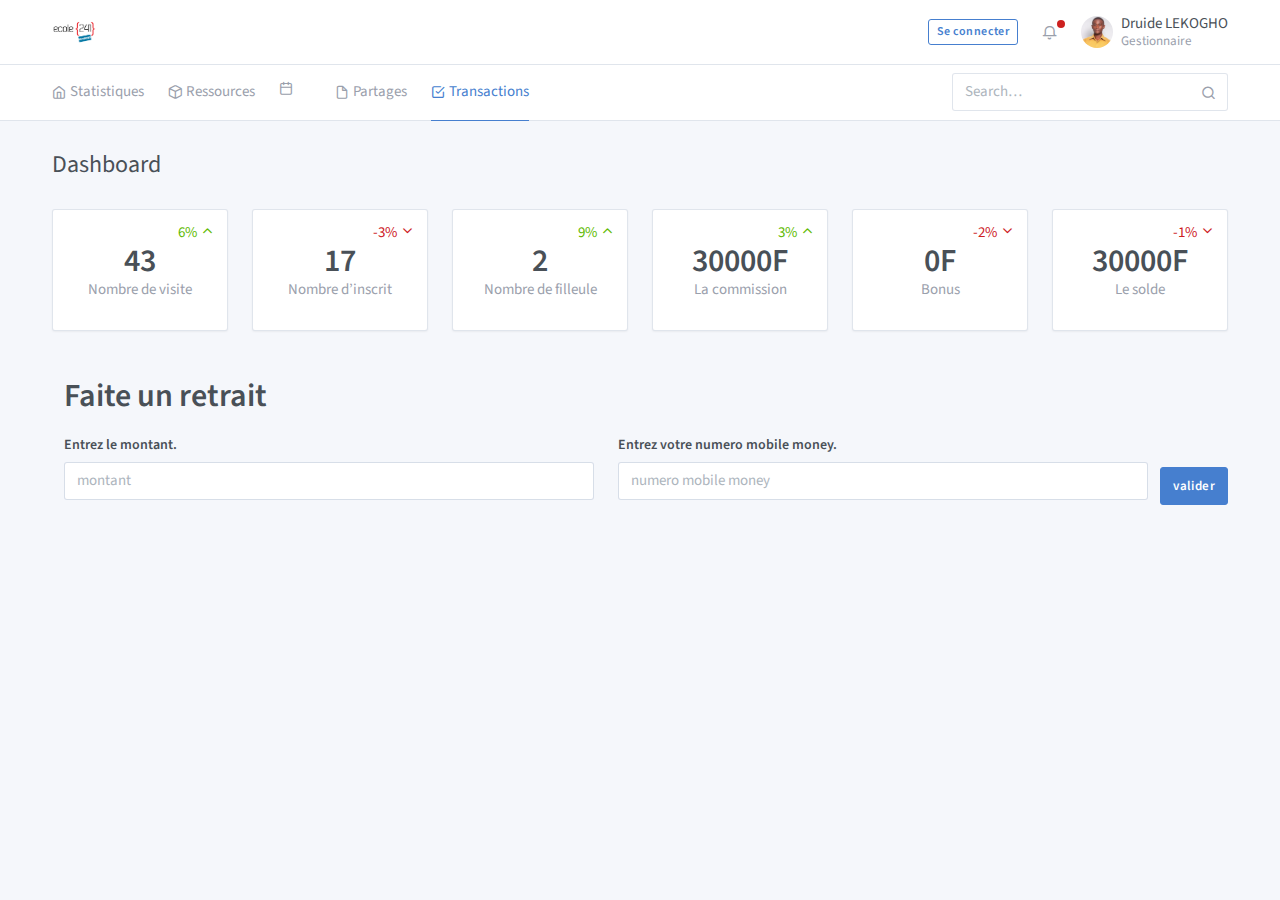
==== index.html @ cb54e621 "Tableau de bord du commecial" ====
<!doctype html>
<html lang="fr" dir="ltr">
  <head>
    <meta charset="UTF-8">
    <meta name="viewport" content="width=device-width, user-scalable=no, initial-scale=1.0, maximum-scale=1.0, minimum-scale=1.0">
    <meta http-equiv="X-UA-Compatible" content="ie=edge">
    <meta http-equiv="Content-Language" content="en" />
    <meta name="msapplication-TileColor" content="#2d89ef">
    <meta name="theme-color" content="#4188c9">
    <meta name="apple-mobile-web-app-status-bar-style" content="black-translucent"/>
    <meta name="apple-mobile-web-app-capable" content="yes">
    <meta name="mobile-web-app-capable" content="yes">
    <meta name="HandheldFriendly" content="True">
    <meta name="MobileOptimized" content="320">
    <link rel="icon" href="./favicon.ico" type="image/x-icon"/>
    <link rel="shortcut icon" type="image/x-icon" href="./favicon.ico" />
    <!-- Generated: 2018-04-16 09:29:05 +0200 -->
    <title>Homepage - tabler.github.io - a responsive, flat and full featured admin template</title>
    <link rel="stylesheet" href="https://maxcdn.bootstrapcdn.com/font-awesome/4.7.0/css/font-awesome.min.css">
    <link rel="stylesheet" href="https://fonts.googleapis.com/css?family=Source+Sans+Pro:300,300i,400,400i,500,500i,600,600i,700,700i&amp;subset=latin-ext">
    <script src="./assets/js/require.min.js"></script>
    <script>
      requirejs.config({
          baseUrl: '.'
      });
    </script>
    <!-- Dashboard Core -->
    <link href="./assets/css/dashboard.css" rel="stylesheet" />
    <script src="./assets/js/dashboard.js"></script>
    <!-- c3.js Charts Plugin -->
    <link href="./assets/plugins/charts-c3/plugin.css" rel="stylesheet" />
    <script src="./assets/plugins/charts-c3/plugin.js"></script>
    <!-- Google Maps Plugin -->
    <link href="./assets/plugins/maps-google/plugin.css" rel="stylesheet" />
    <script src="./assets/plugins/maps-google/plugin.js"></script>
    <!-- Input Mask Plugin -->
    <script src="./assets/plugins/input-mask/plugin.js"></script>
  </head>
  <body class="">


    <div class="page-main">
        <div class="header py-4">
          <div class="container">
            <div class="d-flex">
              <a class="header-brand" href="./index.html">
                <img src="./demo/brand/Ebusiness.png" class="header-brand-img" alt="tabler logo">
              </a>
              <div class="d-flex order-lg-2 ml-auto">
                <div class="nav-item d-none d-md-flex">
                  <a href="https://github.com/tabler/tabler" class="btn btn-sm btn-outline-primary" target="_blank">Se connecter</a>
                </div>
                <div class="dropdown d-none d-md-flex">
                  <a class="nav-link icon" data-toggle="dropdown">
                    <i class="fe fe-bell"></i>
                    <span class="nav-unread"></span>
                  </a>
                  <div class="dropdown-menu dropdown-menu-right dropdown-menu-arrow">
                    <a href="#" class="dropdown-item d-flex">
                      <span class="avatar mr-3 align-self-center" style="background-image: url(demo/faces/male/41.jpg)"></span>
                      <div>
                        <strong>Nathan</strong> pushed new commit: Fix page load performance issue.
                        <div class="small text-muted">10 minutes ago</div>
                      </div>
                    </a>
                    <a href="#" class="dropdown-item d-flex">
                      <span class="avatar mr-3 align-self-center" style="background-image: url(demo/faces/female/1.jpg)"></span>
                      <div>
                        <strong>Alice</strong> started new task: Tabler UI design.
                        <div class="small text-muted">1 hour ago</div>
                      </div>
                    </a>
                    <a href="#" class="dropdown-item d-flex">
                      <span class="avatar mr-3 align-self-center" style="background-image: url(demo/faces/female/18.jpg)"></span>
                      <div>
                        <strong>Rose</strong> deployed new version of NodeJS REST Api V3
                        <div class="small text-muted">2 hours ago</div>
                      </div>
                    </a>
                    <div class="dropdown-divider"></div>
                    <a href="#" class="dropdown-item text-center text-muted-dark">Mark all as read</a>
                  </div>
                </div>
                <div class="dropdown">
                  <a href="#" class="nav-link pr-0 leading-none" data-toggle="dropdown">
                    <span class="avatar" style="background-image: url(./demo/faces/female/Druide.jpg)"></span>
                    <span class="ml-2 d-none d-lg-block">
                      <span class="text-default">Druide LEKOGHO</span>
                      <small class="text-muted d-block mt-1">Gestionnaire</small>
                    </span>
                  </a>
                  <div class="dropdown-menu dropdown-menu-right dropdown-menu-arrow">
                    <a class="dropdown-item" href="#">
                      <i class="dropdown-icon fe fe-user"></i> Profile
                    </a>
                    <a class="dropdown-item" href="#">
                      <i class="dropdown-icon fe fe-settings"></i> Settings
                    </a>
                    <a class="dropdown-item" href="#">
                      <span class="float-right"><span class="badge badge-primary">6</span></span>
                      <i class="dropdown-icon fe fe-mail"></i> Inbox
                    </a>
                    <a class="dropdown-item" href="#">
                      <i class="dropdown-icon fe fe-send"></i> Message
                    </a>
                    <div class="dropdown-divider"></div>
                    <a class="dropdown-item" href="#">
                      <i class="dropdown-icon fe fe-help-circle"></i> Need help?
                    </a>
                    <a class="dropdown-item" href="#">
                      <i class="dropdown-icon fe fe-log-out"></i> Sign out
                    </a>
                  </div>
                </div>
              </div>
              <a href="#" class="header-toggler d-lg-none ml-3 ml-lg-0" data-toggle="collapse" data-target="#headerMenuCollapse">
                <span class="header-toggler-icon"></span>
              </a>
            </div>
          </div>
        </div>
        <div class="header collapse d-lg-flex p-0" id="headerMenuCollapse">
          <div class="container">
            <div class="row align-items-center">
              <div class="col-lg-3 ml-auto">
                <form class="input-icon my-3 my-lg-0">
                  <input type="search" class="form-control header-search" placeholder="Search&hellip;" tabindex="1">
                  <div class="input-icon-addon">
                    <i class="fe fe-search"></i>
                  </div>
                </form>
              </div>
             
              <div class="col-lg order-lg-first">
                <ul class="nav nav-tabs border-0 flex-column flex-lg-row">
                  <li class="nav-item">
                    <a href="./index.html" class="nav-link"><i class="fe fe-home"></i>Statistiques</a>
                  </li>
                  <li class="nav-item">
                    <a href="javascript:void(0)" class="nav-link" data-toggle="dropdown"><i class="fe fe-box"></i>Ressources</a>
                    <div class="dropdown-menu dropdown-menu-arrow">
                      <a href="./cards.html" class="dropdown-item ">Cards design</a>
                      <a href="./charts.html" class="dropdown-item ">Charts</a>
                      <a href="./pricing-cards.html" class="dropdown-item ">Pricing cards</a>
                    </div>
                  </li>
                  <li class="nav-item dropdown">
                    <a href="javascript:void(0)" class="nav-link" data-toggle="dropdown"><i class="fe fe-calendar"></i></a>
                    <div class="dropdown-menu dropdown-menu-arrow">
                      <a href="./maps.html" class="dropdown-item ">Maps</a>
                      <a href="./icons.html" class="dropdown-item ">Icons</a>
                      <a href="./store.html" class="dropdown-item ">Store</a>
                      <a href="./blog.html" class="dropdown-item ">Blog</a>
                      <a href="./carousel.html" class="dropdown-item ">Carousel</a>
                    </div>
                  </li>
                  <li class="nav-item dropdown">
                    <a href="javascript:void(0)" class="nav-link" data-toggle="dropdown"><i class="fe fe-file"></i> Partages</a>
                    <div class="dropdown-menu dropdown-menu-arrow">
                      <a href="./profile.html" class="dropdown-item ">Profile</a>
                      <a href="./login.html" class="dropdown-item ">Login</a>
                      <a href="./register.html" class="dropdown-item ">Register</a>
                      <a href="./forgot-password.html" class="dropdown-item ">Forgot password</a>
                      <a href="./400.html" class="dropdown-item ">400 error</a>
                      <a href="./401.html" class="dropdown-item ">401 error</a>
                      <a href="./403.html" class="dropdown-item ">403 error</a>
                      <a href="./404.html" class="dropdown-item ">404 error</a>
                      <a href="./500.html" class="dropdown-item ">500 error</a>
                      <a href="./503.html" class="dropdown-item ">503 error</a>
                      <a href="./email.html" class="dropdown-item ">Email</a>
                      <a href="./empty.html" class="dropdown-item ">Empty page</a>
                      <a href="./rtl.html" class="dropdown-item ">RTL mode</a>
                    </div>
                  </li>
                  <li class="nav-item dropdown">
                    <a href="./form-elements.html" class="nav-link active"><i class="fe fe-check-square"></i> Transactions</a>
                  </li>
                  <!-- <li class="nav-item">
                    <a href="./gallery.html" class="nav-link"><i class="fe fe-image"></i> Gallery</a>
                  </li>
                  <li class="nav-item">
                    <a href="./docs/index.html" class="nav-link"><i class="fe fe-file-text"></i> Documentation</a>
                  </li> -->
                </ul>
              </div>
            </div>
          </div>
        </div>
        <div class="my-3 my-md-5">
          <div class="container">
            <div class="page-header">
              <h1 class="page-title">
                Dashboard
              </h1>
            </div>
            <div class="row row-cards">
              <div class="col-6 col-sm-4 col-lg-2">
                <div class="card">
                  <div class="card-body p-3 text-center">
                    <div class="text-right text-green">
                      6%
                      <i class="fe fe-chevron-up"></i>
                    </div>
                    <div class="h1 m-0">43</div>
                    <div class="text-muted mb-4">Nombre de visite
                    </div>
                  </div>
                </div>
              </div>
              <div class="col-6 col-sm-4 col-lg-2">
                <div class="card">
                  <div class="card-body p-3 text-center">
                    <div class="text-right text-red">
                      -3%
                      <i class="fe fe-chevron-down"></i>
                    </div>
                    <div class="h1 m-0">17</div>
                    <div class="text-muted mb-4">Nombre d’inscrit
                    </div>
                  </div>
                </div>
              </div>
              <div class="col-6 col-sm-4 col-lg-2">
                <div class="card">
                  <div class="card-body p-3 text-center">
                    <div class="text-right text-green">
                      9%
                      <i class="fe fe-chevron-up"></i>
                    </div>
                    <div class="h1 m-0">2</div>
                    <div class="text-muted mb-4">Nombre de filleule 
                    </div>
                  </div>
                </div>
              </div>
              <div class="col-6 col-sm-4 col-lg-2">
                <div class="card">
                  <div class="card-body p-3 text-center">
                    <div class="text-right text-green">
                      3%
                      <i class="fe fe-chevron-up"></i>
                    </div>
                    <div class="h1 m-0">30000F</div>
                    <div class="text-muted mb-4">La commission
                    </div>
                  </div>
                </div>
              </div>
              <div class="col-6 col-sm-4 col-lg-2">
                <div class="card">
                  <div class="card-body p-3 text-center">
                    <div class="text-right text-red">
                      -2%
                      <i class="fe fe-chevron-down"></i>
                    </div>
                    <div class="h1 m-0">0F</div>
                    <div class="text-muted mb-4">Bonus
                    </div>
                  </div>
                </div>
              </div>
              <div class="col-6 col-sm-4 col-lg-2">
                <div class="card">
                  <div class="card-body p-3 text-center">
                    <div class="text-right text-red">
                      -1%
                      <i class="fe fe-chevron-down"></i>
                    </div>
                    <div class="h1 m-0">30000F</div>
                    <div class="text-muted mb-4">Le solde 
                    </div>
                  </div>
                </div>
              </div>
              <!-- ajout de la zone champ de saisi du retrait -->
              <div style="width: 50%;" class="card-body s">
                <form>
                  <h1>Faite un retrait</h1>
                  <div class="row">
                    <div class="col">
                      <div class="form-group">
                        <label class="form-label">Entrez le montant.</label>
                        <input class="form-control" placeholder="montant"/>
                      </div>

                    </div> <div class="col">
                      <div class="form-group">
                        <label class="form-label">Entrez votre numero mobile money.</label>
                        <input class="form-control" placeholder="numero mobile money"/>
                      </div>
                      
                    </div>
                  
                  <div class="form-footer">
                    <button class="btn btn-primary btn-block">valider</button>
                  </div>
                </form>
              </div>
            </div>
          </div>
              
           
          </div>
        </div>
      </footer>
    </div>
  </body>
</html>
---- assets/css/dashboard.css ----
@charset "UTF-8";
/**
Dashboard UI
 */
/*!
 * Bootstrap v4.1.0 (https://getbootstrap.com/)
 * Copyright 2011-2018 The Bootstrap Authors
 * Copyright 2011-2018 Twitter, Inc.
 * Licensed under MIT (https://github.com/twbs/bootstrap/blob/master/LICENSE)
 */
:root {
  --blue: #467fcf;
  --indigo: #6574cd;
  --purple: #a55eea;
  --pink: #f66d9b;
  --red: #cd201f;
  --orange: #fd9644;
  --yellow: #f1c40f;
  --green: #5eba00;
  --teal: #2bcbba;
  --cyan: #17a2b8;
  --white: #fff;
  --gray: #868e96;
  --gray-dark: #343a40;
  --azure: #45aaf2;
  --lime: #7bd235;
  --primary: #467fcf;
  --secondary: #868e96;
  --success: #5eba00;
  --info: #45aaf2;
  --warning: #f1c40f;
  --danger: #cd201f;
  --light: #f8f9fa;
  --dark: #343a40;
  --breakpoint-xs: 0;
  --breakpoint-sm: 576px;
  --breakpoint-md: 768px;
  --breakpoint-lg: 992px;
  --breakpoint-xl: 1280px;
  --font-family-sans-serif: -apple-system, BlinkMacSystemFont, "Segoe UI", Roboto, "Helvetica Neue", Arial, sans-serif, "Apple Color Emoji", "Segoe UI Emoji", "Segoe UI Symbol";
  --font-family-monospace: Monaco, Consolas, "Liberation Mono", "Courier New", monospace;
}

*,
*::before,
*::after {
  box-sizing: border-box;
}

html {
  font-family: sans-serif;
  line-height: 1.15;
  -webkit-text-size-adjust: 100%;
  -ms-text-size-adjust: 100%;
  -ms-overflow-style: scrollbar;
  -webkit-tap-highlight-color: transparent;
}

@-ms-viewport {
  width: device-width;
}

article, aside, dialog, figcaption, figure, footer, header, hgroup, main, nav, section {
  display: block;
}

body {
  margin: 0;
  font-family: "Source Sans Pro", -apple-system, BlinkMacSystemFont, "Segoe UI", "Helvetica Neue", Arial, sans-serif;
  font-size: 0.9375rem;
  font-weight: 400;
  line-height: 1.5;
  color: #495057;
  text-align: left;
  background-color: #f5f7fb;
}

[tabindex="-1"]:focus {
  outline: 0 !important;
}

hr {
  box-sizing: content-box;
  height: 0;
  overflow: visible;
}

h1, h2, h3, h4, h5, h6 {
  margin-top: 0;
  margin-bottom: 0.66em;
}

p {
  margin-top: 0;
  margin-bottom: 1rem;
}

abbr[title],
abbr[data-original-title] {
  text-decoration: underline;
  -webkit-text-decoration: underline dotted;
  text-decoration: underline dotted;
  cursor: help;
  border-bottom: 0;
}

address {
  margin-bottom: 1rem;
  font-style: normal;
  line-height: inherit;
}

ol,
ul,
dl {
  margin-top: 0;
  margin-bottom: 1rem;
}

ol ol,
ul ul,
ol ul,
ul ol {
  margin-bottom: 0;
}

dt {
  font-weight: 700;
}

dd {
  margin-bottom: .5rem;
  margin-left: 0;
}

blockquote {
  margin: 0 0 1rem;
}

dfn {
  font-style: italic;
}

b,
strong {
  font-weight: bolder;
}

small {
  font-size: 80%;
}

sub,
sup {
  position: relative;
  font-size: 75%;
  line-height: 0;
  vertical-align: baseline;
}

sub {
  bottom: -.25em;
}

sup {
  top: -.5em;
}

a {
  color: #467fcf;
  text-decoration: none;
  background-color: transparent;
  -webkit-text-decoration-skip: objects;
}

a:hover {
  color: #295a9f;
  text-decoration: underline;
}

a:not([href]):not([tabindex]) {
  color: inherit;
  text-decoration: none;
}

a:not([href]):not([tabindex]):hover, a:not([href]):not([tabindex]):focus {
  color: inherit;
  text-decoration: none;
}

a:not([href]):not([tabindex]):focus {
  outline: 0;
}

pre,
code,
kbd,
samp {
  font-family: monospace, monospace;
  font-size: 1em;
}

pre {
  margin-top: 0;
  margin-bottom: 1rem;
  overflow: auto;
  -ms-overflow-style: scrollbar;
}

figure {
  margin: 0 0 1rem;
}

img {
  vertical-align: middle;
  border-style: none;
}

svg:not(:root) {
  overflow: hidden;
}

table {
  border-collapse: collapse;
}

caption {
  padding-top: 0.75rem;
  padding-bottom: 0.75rem;
  color: #9aa0ac;
  text-align: left;
  caption-side: bottom;
}

th {
  text-align: inherit;
}

label {
  display: inline-block;
  margin-bottom: 0.5rem;
}

button {
  border-radius: 0;
}

button:focus {
  outline: 1px dotted;
  outline: 5px auto -webkit-focus-ring-color;
}

input,
button,
select,
optgroup,
textarea {
  margin: 0;
  font-family: inherit;
  font-size: inherit;
  line-height: inherit;
}

button,
input {
  overflow: visible;
}

button,
select {
  text-transform: none;
}

button,
html [type="button"],
[type="reset"],
[type="submit"] {
  -webkit-appearance: button;
}

button::-moz-focus-inner,
[type="button"]::-moz-focus-inner,
[type="reset"]::-moz-focus-inner,
[type="submit"]::-moz-focus-inner {
  padding: 0;
  border-style: none;
}

input[type="radio"],
input[type="checkbox"] {
  box-sizing: border-box;
  padding: 0;
}

input[type="date"],
input[type="time"],
input[type="datetime-local"],
input[type="month"] {
  -webkit-appearance: listbox;
}

textarea {
  overflow: auto;
  resize: vertical;
}

fieldset {
  min-width: 0;
  padding: 0;
  margin: 0;
  border: 0;
}

legend {
  display: block;
  width: 100%;
  max-width: 100%;
  padding: 0;
  margin-bottom: .5rem;
  font-size: 1.5rem;
  line-height: inherit;
  color: inherit;
  white-space: normal;
}

progress {
  vertical-align: baseline;
}

[type="number"]::-webkit-inner-spin-button,
[type="number"]::-webkit-outer-spin-button {
  height: auto;
}

[type="search"] {
  outline-offset: -2px;
  -webkit-appearance: none;
}

[type="search"]::-webkit-search-cancel-button,
[type="search"]::-webkit-search-decoration {
  -webkit-appearance: none;
}

::-webkit-file-upload-button {
  font: inherit;
  -webkit-appearance: button;
}

output {
  display: inline-block;
}

summary {
  display: list-item;
  cursor: pointer;
}

template {
  display: none;
}

[hidden] {
  display: none !important;
}

h1, h2, h3, h4, h5, h6,
.h1, .h2, .h3, .h4, .h5, .h6 {
  margin-bottom: 0.66em;
  font-family: inherit;
  font-weight: 600;
  line-height: 1.1;
  color: inherit;
}

h1, .h1 {
  font-size: 2rem;
}

h2, .h2 {
  font-size: 1.75rem;
}

h3, .h3 {
  font-size: 1.5rem;
}

h4, .h4 {
  font-size: 1.125rem;
}

h5, .h5 {
  font-size: 1rem;
}

h6, .h6 {
  font-size: 0.875rem;
}

.lead {
  font-size: 1.171875rem;
  font-weight: 300;
}

.display-1 {
  font-size: 4.5rem;
  font-weight: 300;
  line-height: 1.1;
}

.display-2 {
  font-size: 4rem;
  font-weight: 300;
  line-height: 1.1;
}

.display-3 {
  font-size: 3.5rem;
  font-weight: 300;
  line-height: 1.1;
}

.display-4 {
  font-size: 3rem;
  font-weight: 300;
  line-height: 1.1;
}

hr {
  margin-top: 1rem;
  margin-bottom: 1rem;
  border: 0;
  border-top: 1px solid rgba(0, 40, 100, 0.12);
}

small,
.small {
  font-size: 87.5%;
  font-weight: 400;
}

mark,
.mark {
  padding: 0.2em;
  background-color: #fcf8e3;
}

.list-unstyled {
  padding-left: 0;
  list-style: none;
}

.list-inline {
  padding-left: 0;
  list-style: none;
}

.list-inline-item {
  display: inline-block;
}

.list-inline-item:not(:last-child) {
  margin-right: 0.5rem;
}

.initialism {
  font-size: 90%;
  text-transform: uppercase;
}

.blockquote {
  margin-bottom: 1rem;
  font-size: 1.171875rem;
}

.blockquote-footer {
  display: block;
  font-size: 80%;
  color: #868e96;
}

.blockquote-footer::before {
  content: "\2014 \00A0";
}

.img-fluid {
  max-width: 100%;
  height: auto;
}

.img-thumbnail {
  padding: 0.25rem;
  background-color: #fff;
  border: 1px solid #dee2e6;
  border-radius: 3px;
  max-width: 100%;
  height: auto;
}

.figure {
  display: inline-block;
}

.figure-img {
  margin-bottom: 0.5rem;
  line-height: 1;
}

.figure-caption {
  font-size: 90%;
  color: #868e96;
}

code,
kbd,
pre,
samp {
  font-family: Monaco, Consolas, "Liberation Mono", "Courier New", monospace;
}

code {
  font-size: 85%;
  color: inherit;
  word-break: break-word;
}

a > code {
  color: inherit;
}

kbd {
  padding: 0.2rem 0.4rem;
  font-size: 85%;
  color: #fff;
  background-color: #343a40;
  border-radius: 3px;
}

kbd kbd {
  padding: 0;
  font-size: 100%;
  font-weight: 700;
}

pre {
  display: block;
  font-size: 85%;
  color: #212529;
}

pre code {
  font-size: inherit;
  color: inherit;
  word-break: normal;
}

.pre-scrollable {
  max-height: 340px;
  overflow-y: scroll;
}

.container {
  width: 100%;
  padding-right: 0.75rem;
  padding-left: 0.75rem;
  margin-right: auto;
  margin-left: auto;
}

@media (min-width: 576px) {
  .container {
    max-width: 540px;
  }
}

@media (min-width: 768px) {
  .container {
    max-width: 720px;
  }
}

@media (min-width: 992px) {
  .container {
    max-width: 960px;
  }
}

@media (min-width: 1280px) {
  .container {
    max-width: 1200px;
  }
}

.container-fluid {
  width: 100%;
  padding-right: 0.75rem;
  padding-left: 0.75rem;
  margin-right: auto;
  margin-left: auto;
}

.row {
  display: -ms-flexbox;
  display: flex;
  -ms-flex-wrap: wrap;
  flex-wrap: wrap;
  margin-right: -0.75rem;
  margin-left: -0.75rem;
}

.no-gutters {
  margin-right: 0;
  margin-left: 0;
}

.no-gutters > .col,
.no-gutters > [class*="col-"] {
  padding-right: 0;
  padding-left: 0;
}

.col-1, .col-2, .col-3, .col-4, .col-5, .col-6, .col-7, .col-8, .col-9, .col-10, .col-11, .col-12, .col,
.col-auto, .col-sm-1, .col-sm-2, .col-sm-3, .col-sm-4, .col-sm-5, .col-sm-6, .col-sm-7, .col-sm-8, .col-sm-9, .col-sm-10, .col-sm-11, .col-sm-12, .col-sm,
.col-sm-auto, .col-md-1, .col-md-2, .col-md-3, .col-md-4, .col-md-5, .col-md-6, .col-md-7, .col-md-8, .col-md-9, .col-md-10, .col-md-11, .col-md-12, .col-md,
.col-md-auto, .col-lg-1, .col-lg-2, .col-lg-3, .col-lg-4, .col-lg-5, .col-lg-6, .col-lg-7, .col-lg-8, .col-lg-9, .col-lg-10, .col-lg-11, .col-lg-12, .col-lg,
.col-lg-auto, .col-xl-1, .col-xl-2, .col-xl-3, .col-xl-4, .col-xl-5, .col-xl-6, .col-xl-7, .col-xl-8, .col-xl-9, .col-xl-10, .col-xl-11, .col-xl-12, .col-xl,
.col-xl-auto {
  position: relative;
  width: 100%;
  min-height: 1px;
  padding-right: 0.75rem;
  padding-left: 0.75rem;
}

.col {
  -ms-flex-preferred-size: 0;
  flex-basis: 0;
  -ms-flex-positive: 1;
  flex-grow: 1;
  max-width: 100%;
}

.col-auto {
  -ms-flex: 0 0 auto;
  flex: 0 0 auto;
  width: auto;
  max-width: none;
}

.col-1 {
  -ms-flex: 0 0 8.33333333%;
  flex: 0 0 8.33333333%;
  max-width: 8.33333333%;
}

.col-2 {
  -ms-flex: 0 0 16.66666667%;
  flex: 0 0 16.66666667%;
  max-width: 16.66666667%;
}

.col-3 {
  -ms-flex: 0 0 25%;
  flex: 0 0 25%;
  max-width: 25%;
}

.col-4 {
  -ms-flex: 0 0 33.33333333%;
  flex: 0 0 33.33333333%;
  max-width: 33.33333333%;
}

.col-5 {
  -ms-flex: 0 0 41.66666667%;
  flex: 0 0 41.66666667%;
  max-width: 41.66666667%;
}

.col-6 {
  -ms-flex: 0 0 50%;
  flex: 0 0 50%;
  max-width: 50%;
}

.col-7 {
  -ms-flex: 0 0 58.33333333%;
  flex: 0 0 58.33333333%;
  max-width: 58.33333333%;
}

.col-8 {
  -ms-flex: 0 0 66.66666667%;
  flex: 0 0 66.66666667%;
  max-width: 66.66666667%;
}

.col-9 {
  -ms-flex: 0 0 75%;
  flex: 0 0 75%;
  max-width: 75%;
}

.col-10 {
  -ms-flex: 0 0 83.33333333%;
  flex: 0 0 83.33333333%;
  max-width: 83.33333333%;
}

.col-11 {
  -ms-flex: 0 0 91.66666667%;
  flex: 0 0 91.66666667%;
  max-width: 91.66666667%;
}

.col-12 {
  -ms-flex: 0 0 100%;
  flex: 0 0 100%;
  max-width: 100%;
}

.order-first {
  -ms-flex-order: -1;
  order: -1;
}

.order-last {
  -ms-flex-order: 13;
  order: 13;
}

.order-0 {
  -ms-flex-order: 0;
  order: 0;
}

.order-1 {
  -ms-flex-order: 1;
  order: 1;
}

.order-2 {
  -ms-flex-order: 2;
  order: 2;
}

.order-3 {
  -ms-flex-order: 3;
  order: 3;
}

.order-4 {
  -ms-flex-order: 4;
  order: 4;
}

.order-5 {
  -ms-flex-order: 5;
  order: 5;
}

.order-6 {
  -ms-flex-order: 6;
  order: 6;
}

.order-7 {
  -ms-flex-order: 7;
  order: 7;
}

.order-8 {
  -ms-flex-order: 8;
  order: 8;
}

.order-9 {
  -ms-flex-order: 9;
  order: 9;
}

.order-10 {
  -ms-flex-order: 10;
  order: 10;
}

.order-11 {
  -ms-flex-order: 11;
  order: 11;
}

.order-12 {
  -ms-flex-order: 12;
  order: 12;
}

.offset-1 {
  margin-left: 8.33333333%;
}

.offset-2 {
  margin-left: 16.66666667%;
}

.offset-3 {
  margin-left: 25%;
}

.offset-4 {
  margin-left: 33.33333333%;
}

.offset-5 {
  margin-left: 41.66666667%;
}

.offset-6 {
  margin-left: 50%;
}

.offset-7 {
  margin-left: 58.33333333%;
}

.offset-8 {
  margin-left: 66.66666667%;
}

.offset-9 {
  margin-left: 75%;
}

.offset-10 {
  margin-left: 83.33333333%;
}

.offset-11 {
  margin-left: 91.66666667%;
}

@media (min-width: 576px) {
  .col-sm {
    -ms-flex-preferred-size: 0;
    flex-basis: 0;
    -ms-flex-positive: 1;
    flex-grow: 1;
    max-width: 100%;
  }
  .col-sm-auto {
    -ms-flex: 0 0 auto;
    flex: 0 0 auto;
    width: auto;
    max-width: none;
  }
  .col-sm-1 {
    -ms-flex: 0 0 8.33333333%;
    flex: 0 0 8.33333333%;
    max-width: 8.33333333%;
  }
  .col-sm-2 {
    -ms-flex: 0 0 16.66666667%;
    flex: 0 0 16.66666667%;
    max-width: 16.66666667%;
  }
  .col-sm-3 {
    -ms-flex: 0 0 25%;
    flex: 0 0 25%;
    max-width: 25%;
  }
  .col-sm-4 {
    -ms-flex: 0 0 33.33333333%;
    flex: 0 0 33.33333333%;
    max-width: 33.33333333%;
  }
  .col-sm-5 {
    -ms-flex: 0 0 41.66666667%;
    flex: 0 0 41.66666667%;
    max-width: 41.66666667%;
  }
  .col-sm-6 {
    -ms-flex: 0 0 50%;
    flex: 0 0 50%;
    max-width: 50%;
  }
  .col-sm-7 {
    -ms-flex: 0 0 58.33333333%;
    flex: 0 0 58.33333333%;
    max-width: 58.33333333%;
  }
  .col-sm-8 {
    -ms-flex: 0 0 66.66666667%;
    flex: 0 0 66.66666667%;
    max-width: 66.66666667%;
  }
  .col-sm-9 {
    -ms-flex: 0 0 75%;
    flex: 0 0 75%;
    max-width: 75%;
  }
  .col-sm-10 {
    -ms-flex: 0 0 83.33333333%;
    flex: 0 0 83.33333333%;
    max-width: 83.33333333%;
  }
  .col-sm-11 {
    -ms-flex: 0 0 91.66666667%;
    flex: 0 0 91.66666667%;
    max-width: 91.66666667%;
  }
  .col-sm-12 {
    -ms-flex: 0 0 100%;
    flex: 0 0 100%;
    max-width: 100%;
  }
  .order-sm-first {
    -ms-flex-order: -1;
    order: -1;
  }
  .order-sm-last {
    -ms-flex-order: 13;
    order: 13;
  }
  .order-sm-0 {
    -ms-flex-order: 0;
    order: 0;
  }
  .order-sm-1 {
    -ms-flex-order: 1;
    order: 1;
  }
  .order-sm-2 {
    -ms-flex-order: 2;
    order: 2;
  }
  .order-sm-3 {
    -ms-flex-order: 3;
    order: 3;
  }
  .order-sm-4 {
    -ms-flex-order: 4;
    order: 4;
  }
  .order-sm-5 {
    -ms-flex-order: 5;
    order: 5;
  }
  .order-sm-6 {
    -ms-flex-order: 6;
    order: 6;
  }
  .order-sm-7 {
    -ms-flex-order: 7;
    order: 7;
  }
  .order-sm-8 {
    -ms-flex-order: 8;
    order: 8;
  }
  .order-sm-9 {
    -ms-flex-order: 9;
    order: 9;
  }
  .order-sm-10 {
    -ms-flex-order: 10;
    order: 10;
  }
  .order-sm-11 {
    -ms-flex-order: 11;
    order: 11;
  }
  .order-sm-12 {
    -ms-flex-order: 12;
    order: 12;
  }
  .offset-sm-0 {
    margin-left: 0;
  }
  .offset-sm-1 {
    margin-left: 8.33333333%;
  }
  .offset-sm-2 {
    margin-left: 16.66666667%;
  }
  .offset-sm-3 {
    margin-left: 25%;
  }
  .offset-sm-4 {
    margin-left: 33.33333333%;
  }
  .offset-sm-5 {
    margin-left: 41.66666667%;
  }
  .offset-sm-6 {
    margin-left: 50%;
  }
  .offset-sm-7 {
    margin-left: 58.33333333%;
  }
  .offset-sm-8 {
    margin-left: 66.66666667%;
  }
  .offset-sm-9 {
    margin-left: 75%;
  }
  .offset-sm-10 {
    margin-left: 83.33333333%;
  }
  .offset-sm-11 {
    margin-left: 91.66666667%;
  }
}

@media (min-width: 768px) {
  .col-md {
    -ms-flex-preferred-size: 0;
    flex-basis: 0;
    -ms-flex-positive: 1;
    flex-grow: 1;
    max-width: 100%;
  }
  .col-md-auto {
    -ms-flex: 0 0 auto;
    flex: 0 0 auto;
    width: auto;
    max-width: none;
  }
  .col-md-1 {
    -ms-flex: 0 0 8.33333333%;
    flex: 0 0 8.33333333%;
    max-width: 8.33333333%;
  }
  .col-md-2 {
    -ms-flex: 0 0 16.66666667%;
    flex: 0 0 16.66666667%;
    max-width: 16.66666667%;
  }
  .col-md-3 {
    -ms-flex: 0 0 25%;
    flex: 0 0 25%;
    max-width: 25%;
  }
  .col-md-4 {
    -ms-flex: 0 0 33.33333333%;
    flex: 0 0 33.33333333%;
    max-width: 33.33333333%;
  }
  .col-md-5 {
    -ms-flex: 0 0 41.66666667%;
    flex: 0 0 41.66666667%;
    max-width: 41.66666667%;
  }
  .col-md-6 {
    -ms-flex: 0 0 50%;
    flex: 0 0 50%;
    max-width: 50%;
  }
  .col-md-7 {
    -ms-flex: 0 0 58.33333333%;
    flex: 0 0 58.33333333%;
    max-width: 58.33333333%;
  }
  .col-md-8 {
    -ms-flex: 0 0 66.66666667%;
    flex: 0 0 66.66666667%;
    max-width: 66.66666667%;
  }
  .col-md-9 {
    -ms-flex: 0 0 75%;
    flex: 0 0 75%;
    max-width: 75%;
  }
  .col-md-10 {
    -ms-flex: 0 0 83.33333333%;
    flex: 0 0 83.33333333%;
    max-width: 83.33333333%;
  }
  .col-md-11 {
    -ms-flex: 0 0 91.66666667%;
    flex: 0 0 91.66666667%;
    max-width: 91.66666667%;
  }
  .col-md-12 {
    -ms-flex: 0 0 100%;
    flex: 0 0 100%;
    max-width: 100%;
  }
  .order-md-first {
    -ms-flex-order: -1;
    order: -1;
  }
  .order-md-last {
    -ms-flex-order: 13;
    order: 13;
  }
  .order-md-0 {
    -ms-flex-order: 0;
    order: 0;
  }
  .order-md-1 {
    -ms-flex-order: 1;
    order: 1;
  }
  .order-md-2 {
    -ms-flex-order: 2;
    order: 2;
  }
  .order-md-3 {
    -ms-flex-order: 3;
    order: 3;
  }
  .order-md-4 {
    -ms-flex-order: 4;
    order: 4;
  }
  .order-md-5 {
    -ms-flex-order: 5;
    order: 5;
  }
  .order-md-6 {
    -ms-flex-order: 6;
    order: 6;
  }
  .order-md-7 {
    -ms-flex-order: 7;
    order: 7;
  }
  .order-md-8 {
    -ms-flex-order: 8;
    order: 8;
  }
  .order-md-9 {
    -ms-flex-order: 9;
    order: 9;
  }
  .order-md-10 {
    -ms-flex-order: 10;
    order: 10;
  }
  .order-md-11 {
    -ms-flex-order: 11;
    order: 11;
  }
  .order-md-12 {
    -ms-flex-order: 12;
    order: 12;
  }
  .offset-md-0 {
    margin-left: 0;
  }
  .offset-md-1 {
    margin-left: 8.33333333%;
  }
  .offset-md-2 {
    margin-left: 16.66666667%;
  }
  .offset-md-3 {
    margin-left: 25%;
  }
  .offset-md-4 {
    margin-left: 33.33333333%;
  }
  .offset-md-5 {
    margin-left: 41.66666667%;
  }
  .offset-md-6 {
    margin-left: 50%;
  }
  .offset-md-7 {
    margin-left: 58.33333333%;
  }
  .offset-md-8 {
    margin-left: 66.66666667%;
  }
  .offset-md-9 {
    margin-left: 75%;
  }
  .offset-md-10 {
    margin-left: 83.33333333%;
  }
  .offset-md-11 {
    margin-left: 91.66666667%;
  }
}

@media (min-width: 992px) {
  .col-lg {
    -ms-flex-preferred-size: 0;
    flex-basis: 0;
    -ms-flex-positive: 1;
    flex-grow: 1;
    max-width: 100%;
  }
  .col-lg-auto {
    -ms-flex: 0 0 auto;
    flex: 0 0 auto;
    width: auto;
    max-width: none;
  }
  .col-lg-1 {
    -ms-flex: 0 0 8.33333333%;
    flex: 0 0 8.33333333%;
    max-width: 8.33333333%;
  }
  .col-lg-2 {
    -ms-flex: 0 0 16.66666667%;
    flex: 0 0 16.66666667%;
    max-width: 16.66666667%;
  }
  .col-lg-3 {
    -ms-flex: 0 0 25%;
    flex: 0 0 25%;
    max-width: 25%;
  }
  .col-lg-4 {
    -ms-flex: 0 0 33.33333333%;
    flex: 0 0 33.33333333%;
    max-width: 33.33333333%;
  }
  .col-lg-5 {
    -ms-flex: 0 0 41.66666667%;
    flex: 0 0 41.66666667%;
    max-width: 41.66666667%;
  }
  .col-lg-6 {
    -ms-flex: 0 0 50%;
    flex: 0 0 50%;
    max-width: 50%;
  }
  .col-lg-7 {
    -ms-flex: 0 0 58.33333333%;
    flex: 0 0 58.33333333%;
    max-width: 58.33333333%;
  }
  .col-lg-8 {
    -ms-flex: 0 0 66.66666667%;
    flex: 0 0 66.66666667%;
    max-width: 66.66666667%;
  }
  .col-lg-9 {
    -ms-flex: 0 0 75%;
    flex: 0 0 75%;
    max-width: 75%;
  }
  .col-lg-10 {
    -ms-flex: 0 0 83.33333333%;
    flex: 0 0 83.33333333%;
    max-width: 83.33333333%;
  }
  .col-lg-11 {
    -ms-flex: 0 0 91.66666667%;
    flex: 0 0 91.66666667%;
    max-width: 91.66666667%;
  }
  .col-lg-12 {
    -ms-flex: 0 0 100%;
    flex: 0 0 100%;
    max-width: 100%;
  }
  .order-lg-first {
    -ms-flex-order: -1;
    order: -1;
  }
  .order-lg-last {
    -ms-flex-order: 13;
    order: 13;
  }
  .order-lg-0 {
    -ms-flex-order: 0;
    order: 0;
  }
  .order-lg-1 {
    -ms-flex-order: 1;
    order: 1;
  }
  .order-lg-2 {
    -ms-flex-order: 2;
    order: 2;
  }
  .order-lg-3 {
    -ms-flex-order: 3;
    order: 3;
  }
  .order-lg-4 {
    -ms-flex-order: 4;
    order: 4;
  }
  .order-lg-5 {
    -ms-flex-order: 5;
    order: 5;
  }
  .order-lg-6 {
    -ms-flex-order: 6;
    order: 6;
  }
  .order-lg-7 {
    -ms-flex-order: 7;
    order: 7;
  }
  .order-lg-8 {
    -ms-flex-order: 8;
    order: 8;
  }
  .order-lg-9 {
    -ms-flex-order: 9;
    order: 9;
  }
  .order-lg-10 {
    -ms-flex-order: 10;
    order: 10;
  }
  .order-lg-11 {
    -ms-flex-order: 11;
    order: 11;
  }
  .order-lg-12 {
    -ms-flex-order: 12;
    order: 12;
  }
  .offset-lg-0 {
    margin-left: 0;
  }
  .offset-lg-1 {
    margin-left: 8.33333333%;
  }
  .offset-lg-2 {
    margin-left: 16.66666667%;
  }
  .offset-lg-3 {
    margin-left: 25%;
  }
  .offset-lg-4 {
    margin-left: 33.33333333%;
  }
  .offset-lg-5 {
    margin-left: 41.66666667%;
  }
  .offset-lg-6 {
    margin-left: 50%;
  }
  .offset-lg-7 {
    margin-left: 58.33333333%;
  }
  .offset-lg-8 {
    margin-left: 66.66666667%;
  }
  .offset-lg-9 {
    margin-left: 75%;
  }
  .offset-lg-10 {
    margin-left: 83.33333333%;
  }
  .offset-lg-11 {
    margin-left: 91.66666667%;
  }
}

@media (min-width: 1280px) {
  .col-xl {
    -ms-flex-preferred-size: 0;
    flex-basis: 0;
    -ms-flex-positive: 1;
    flex-grow: 1;
    max-width: 100%;
  }
  .col-xl-auto {
    -ms-flex: 0 0 auto;
    flex: 0 0 auto;
    width: auto;
    max-width: none;
  }
  .col-xl-1 {
    -ms-flex: 0 0 8.33333333%;
    flex: 0 0 8.33333333%;
    max-width: 8.33333333%;
  }
  .col-xl-2 {
    -ms-flex: 0 0 16.66666667%;
    flex: 0 0 16.66666667%;
    max-width: 16.66666667%;
  }
  .col-xl-3 {
    -ms-flex: 0 0 25%;
    flex: 0 0 25%;
    max-width: 25%;
  }
  .col-xl-4 {
    -ms-flex: 0 0 33.33333333%;
    flex: 0 0 33.33333333%;
    max-width: 33.33333333%;
  }
  .col-xl-5 {
    -ms-flex: 0 0 41.66666667%;
    flex: 0 0 41.66666667%;
    max-width: 41.66666667%;
  }
  .col-xl-6 {
    -ms-flex: 0 0 50%;
    flex: 0 0 50%;
    max-width: 50%;
  }
  .col-xl-7 {
    -ms-flex: 0 0 58.33333333%;
    flex: 0 0 58.33333333%;
    max-width: 58.33333333%;
  }
  .col-xl-8 {
    -ms-flex: 0 0 66.66666667%;
    flex: 0 0 66.66666667%;
    max-width: 66.66666667%;
  }
  .col-xl-9 {
    -ms-flex: 0 0 75%;
    flex: 0 0 75%;
    max-width: 75%;
  }
  .col-xl-10 {
    -ms-flex: 0 0 83.33333333%;
    flex: 0 0 83.33333333%;
    max-width: 83.33333333%;
  }
  .col-xl-11 {
    -ms-flex: 0 0 91.66666667%;
    flex: 0 0 91.66666667%;
    max-width: 91.66666667%;
  }
  .col-xl-12 {
    -ms-flex: 0 0 100%;
    flex: 0 0 100%;
    max-width: 100%;
  }
  .order-xl-first {
    -ms-flex-order: -1;
    order: -1;
  }
  .order-xl-last {
    -ms-flex-order: 13;
    order: 13;
  }
  .order-xl-0 {
    -ms-flex-order: 0;
    order: 0;
  }
  .order-xl-1 {
    -ms-flex-order: 1;
    order: 1;
  }
  .order-xl-2 {
    -ms-flex-order: 2;
    order: 2;
  }
  .order-xl-3 {
    -ms-flex-order: 3;
    order: 3;
  }
  .order-xl-4 {
    -ms-flex-order: 4;
    order: 4;
  }
  .order-xl-5 {
    -ms-flex-order: 5;
    order: 5;
  }
  .order-xl-6 {
    -ms-flex-order: 6;
    order: 6;
  }
  .order-xl-7 {
    -ms-flex-order: 7;
    order: 7;
  }
  .order-xl-8 {
    -ms-flex-order: 8;
    order: 8;
  }
  .order-xl-9 {
    -ms-flex-order: 9;
    order: 9;
  }
  .order-xl-10 {
    -ms-flex-order: 10;
    order: 10;
  }
  .order-xl-11 {
    -ms-flex-order: 11;
    order: 11;
  }
  .order-xl-12 {
    -ms-flex-order: 12;
    order: 12;
  }
  .offset-xl-0 {
    margin-left: 0;
  }
  .offset-xl-1 {
    margin-left: 8.33333333%;
  }
  .offset-xl-2 {
    margin-left: 16.66666667%;
  }
  .offset-xl-3 {
    margin-left: 25%;
  }
  .offset-xl-4 {
    margin-left: 33.33333333%;
  }
  .offset-xl-5 {
    margin-left: 41.66666667%;
  }
  .offset-xl-6 {
    margin-left: 50%;
  }
  .offset-xl-7 {
    margin-left: 58.33333333%;
  }
  .offset-xl-8 {
    margin-left: 66.66666667%;
  }
  .offset-xl-9 {
    margin-left: 75%;
  }
  .offset-xl-10 {
    margin-left: 83.33333333%;
  }
  .offset-xl-11 {
    margin-left: 91.66666667%;
  }
}

.table, .text-wrap table {
  width: 100%;
  max-width: 100%;
  margin-bottom: 1rem;
  background-color: transparent;
}

.table th, .text-wrap table th,
.table td,
.text-wrap table td {
  padding: 0.75rem;
  vertical-align: top;
  border-top: 1px solid #dee2e6;
}

.table thead th, .text-wrap table thead th {
  vertical-align: bottom;
  border-bottom: 2px solid #dee2e6;
}

.table tbody + tbody, .text-wrap table tbody + tbody {
  border-top: 2px solid #dee2e6;
}

.table .table, .text-wrap table .table, .table .text-wrap table, .text-wrap .table table, .text-wrap table table {
  background-color: #f5f7fb;
}

.table-sm th,
.table-sm td {
  padding: 0.3rem;
}

.table-bordered, .text-wrap table {
  border: 1px solid #dee2e6;
}

.table-bordered th, .text-wrap table th,
.table-bordered td,
.text-wrap table td {
  border: 1px solid #dee2e6;
}

.table-bordered thead th, .text-wrap table thead th,
.table-bordered thead td,
.text-wrap table thead td {
  border-bottom-width: 2px;
}

.table-borderless th,
.table-borderless td,
.table-borderless thead th,
.table-borderless tbody + tbody {
  border: 0;
}

.table-striped tbody tr:nth-of-type(odd) {
  background-color: rgba(0, 0, 0, 0.02);
}

.table-hover tbody tr:hover {
  background-color: rgba(0, 0, 0, 0.04);
}

.table-primary,
.table-primary > th,
.table-primary > td {
  background-color: #cbdbf2;
}

.table-hover .table-primary:hover {
  background-color: #b7cded;
}

.table-hover .table-primary:hover > td,
.table-hover .table-primary:hover > th {
  background-color: #b7cded;
}

.table-secondary,
.table-secondary > th,
.table-secondary > td {
  background-color: #dddfe2;
}

.table-hover .table-secondary:hover {
  background-color: #cfd2d6;
}

.table-hover .table-secondary:hover > td,
.table-hover .table-secondary:hover > th {
  background-color: #cfd2d6;
}

.table-success,
.table-success > th,
.table-success > td {
  background-color: #d2ecb8;
}

.table-hover .table-success:hover {
  background-color: #c5e7a4;
}

.table-hover .table-success:hover > td,
.table-hover .table-success:hover > th {
  background-color: #c5e7a4;
}

.table-info,
.table-info > th,
.table-info > td {
  background-color: #cbe7fb;
}

.table-hover .table-info:hover {
  background-color: #b3dcf9;
}

.table-hover .table-info:hover > td,
.table-hover .table-info:hover > th {
  background-color: #b3dcf9;
}

.table-warning,
.table-warning > th,
.table-warning > td {
  background-color: #fbeebc;
}

.table-hover .table-warning:hover {
  background-color: #fae8a4;
}

.table-hover .table-warning:hover > td,
.table-hover .table-warning:hover > th {
  background-color: #fae8a4;
}

.table-danger,
.table-danger > th,
.table-danger > td {
  background-color: #f1c1c0;
}

.table-hover .table-danger:hover {
  background-color: #ecacab;
}

.table-hover .table-danger:hover > td,
.table-hover .table-danger:hover > th {
  background-color: #ecacab;
}

.table-light,
.table-light > th,
.table-light > td {
  background-color: #fdfdfe;
}

.table-hover .table-light:hover {
  background-color: #ececf6;
}

.table-hover .table-light:hover > td,
.table-hover .table-light:hover > th {
  background-color: #ececf6;
}

.table-dark,
.table-dark > th,
.table-dark > td {
  background-color: #c6c8ca;
}

.table-hover .table-dark:hover {
  background-color: #b9bbbe;
}

.table-hover .table-dark:hover > td,
.table-hover .table-dark:hover > th {
  background-color: #b9bbbe;
}

.table-active,
.table-active > th,
.table-active > td {
  background-color: rgba(0, 0, 0, 0.04);
}

.table-hover .table-active:hover {
  background-color: rgba(0, 0, 0, 0.04);
}

.table-hover .table-active:hover > td,
.table-hover .table-active:hover > th {
  background-color: rgba(0, 0, 0, 0.04);
}

.table .thead-dark th, .text-wrap table .thead-dark th {
  color: #f5f7fb;
  background-color: #212529;
  border-color: #32383e;
}

.table .thead-light th, .text-wrap table .thead-light th {
  color: #495057;
  background-color: #e9ecef;
  border-color: #dee2e6;
}

.table-dark {
  color: #f5f7fb;
  background-color: #212529;
}

.table-dark th,
.table-dark td,
.table-dark thead th {
  border-color: #32383e;
}

.table-dark.table-bordered, .text-wrap table.table-dark {
  border: 0;
}

.table-dark.table-striped tbody tr:nth-of-type(odd) {
  background-color: rgba(255, 255, 255, 0.05);
}

.table-dark.table-hover tbody tr:hover {
  background-color: rgba(255, 255, 255, 0.075);
}

@media (max-width: 575.98px) {
  .table-responsive-sm {
    display: block;
    width: 100%;
    overflow-x: auto;
    -webkit-overflow-scrolling: touch;
    -ms-overflow-style: -ms-autohiding-scrollbar;
  }
  .table-responsive-sm > .table-bordered, .text-wrap .table-responsive-sm > table {
    border: 0;
  }
}

@media (max-width: 767.98px) {
  .table-responsive-md {
    display: block;
    width: 100%;
    overflow-x: auto;
    -webkit-overflow-scrolling: touch;
    -ms-overflow-style: -ms-autohiding-scrollbar;
  }
  .table-responsive-md > .table-bordered, .text-wrap .table-responsive-md > table {
    border: 0;
  }
}

@media (max-width: 991.98px) {
  .table-responsive-lg {
    display: block;
    width: 100%;
    overflow-x: auto;
    -webkit-overflow-scrolling: touch;
    -ms-overflow-style: -ms-autohiding-scrollbar;
  }
  .table-responsive-lg > .table-bordered, .text-wrap .table-responsive-lg > table {
    border: 0;
  }
}

@media (max-width: 1279.98px) {
  .table-responsive-xl {
    display: block;
    width: 100%;
    overflow-x: auto;
    -webkit-overflow-scrolling: touch;
    -ms-overflow-style: -ms-autohiding-scrollbar;
  }
  .table-responsive-xl > .table-bordered, .text-wrap .table-responsive-xl > table {
    border: 0;
  }
}

.table-responsive {
  display: block;
  width: 100%;
  overflow-x: auto;
  -webkit-overflow-scrolling: touch;
  -ms-overflow-style: -ms-autohiding-scrollbar;
}

.table-responsive > .table-bordered, .text-wrap .table-responsive > table {
  border: 0;
}

.form-control {
  display: block;
  width: 100%;
  padding: 0.375rem 0.75rem;
  font-size: 0.9375rem;
  line-height: 1.6;
  color: #495057;
  background-color: #fff;
  background-clip: padding-box;
  border: 1px solid rgba(0, 40, 100, 0.12);
  border-radius: 3px;
  transition: border-color 0.15s ease-in-out, box-shadow 0.15s ease-in-out;
}

@media screen and (prefers-reduced-motion: reduce) {
  .form-control {
    transition: none;
  }
}

.form-control::-ms-expand {
  background-color: transparent;
  border: 0;
}

.form-control:focus {
  color: #495057;
  background-color: #fff;
  border-color: #1991eb;
  outline: 0;
  box-shadow: 0 0 0 2px rgba(70, 127, 207, 0.25);
}

.form-control::-webkit-input-placeholder {
  color: #adb5bd;
  opacity: 1;
}

.form-control::-moz-placeholder {
  color: #adb5bd;
  opacity: 1;
}

.form-control:-ms-input-placeholder {
  color: #adb5bd;
  opacity: 1;
}

.form-control::-ms-input-placeholder {
  color: #adb5bd;
  opacity: 1;
}

.form-control::placeholder {
  color: #adb5bd;
  opacity: 1;
}

.form-control:disabled, .form-control[readonly] {
  background-color: #f8f9fa;
  opacity: 1;
}

select.form-control:not([size]):not([multiple]) {
  height: 2.375rem;
}

select.form-control:focus::-ms-value {
  color: #495057;
  background-color: #fff;
}

.form-control-file,
.form-control-range {
  display: block;
  width: 100%;
}

.col-form-label {
  padding-top: calc(0.375rem + 1px);
  padding-bottom: calc(0.375rem + 1px);
  margin-bottom: 0;
  font-size: inherit;
  line-height: 1.6;
}

.col-form-label-lg {
  padding-top: calc(0.5rem + 1px);
  padding-bottom: calc(0.5rem + 1px);
  font-size: 1.125rem;
  line-height: 1.44444444;
}

.col-form-label-sm {
  padding-top: calc(0.25rem + 1px);
  padding-bottom: calc(0.25rem + 1px);
  font-size: 0.875rem;
  line-height: 1.14285714;
}

.form-control-plaintext {
  display: block;
  width: 100%;
  padding-top: 0.375rem;
  padding-bottom: 0.375rem;
  margin-bottom: 0;
  line-height: 1.6;
  color: #495057;
  background-color: transparent;
  border: solid transparent;
  border-width: 1px 0;
}

.form-control-plaintext.form-control-sm, .input-group-sm > .form-control-plaintext.form-control,
.input-group-sm > .input-group-prepend > .form-control-plaintext.input-group-text,
.input-group-sm > .input-group-append > .form-control-plaintext.input-group-text,
.input-group-sm > .input-group-prepend > .form-control-plaintext.btn,
.input-group-sm > .input-group-append > .form-control-plaintext.btn, .form-control-plaintext.form-control-lg, .input-group-lg > .form-control-plaintext.form-control,
.input-group-lg > .input-group-prepend > .form-control-plaintext.input-group-text,
.input-group-lg > .input-group-append > .form-control-plaintext.input-group-text,
.input-group-lg > .input-group-prepend > .form-control-plaintext.btn,
.input-group-lg > .input-group-append > .form-control-plaintext.btn {
  padding-right: 0;
  padding-left: 0;
}

.form-control-sm, .input-group-sm > .form-control,
.input-group-sm > .input-group-prepend > .input-group-text,
.input-group-sm > .input-group-append > .input-group-text,
.input-group-sm > .input-group-prepend > .btn,
.input-group-sm > .input-group-append > .btn {
  padding: 0.25rem 0.5rem;
  font-size: 0.875rem;
  line-height: 1.14285714;
  border-radius: 3px;
}

select.form-control-sm:not([size]):not([multiple]), .input-group-sm > select.form-control:not([size]):not([multiple]),
.input-group-sm > .input-group-prepend > select.input-group-text:not([size]):not([multiple]),
.input-group-sm > .input-group-append > select.input-group-text:not([size]):not([multiple]),
.input-group-sm > .input-group-prepend > select.btn:not([size]):not([multiple]),
.input-group-sm > .input-group-append > select.btn:not([size]):not([multiple]) {
  height: calc(1.8125rem + 2px);
}

.form-control-lg, .input-group-lg > .form-control,
.input-group-lg > .input-group-prepend > .input-group-text,
.input-group-lg > .input-group-append > .input-group-text,
.input-group-lg > .input-group-prepend > .btn,
.input-group-lg > .input-group-append > .btn {
  padding: 0.5rem 1rem;
  font-size: 1.125rem;
  line-height: 1.44444444;
  border-radius: 3px;
}

select.form-control-lg:not([size]):not([multiple]), .input-group-lg > select.form-control:not([size]):not([multiple]),
.input-group-lg > .input-group-prepend > select.input-group-text:not([size]):not([multiple]),
.input-group-lg > .input-group-append > select.input-group-text:not([size]):not([multiple]),
.input-group-lg > .input-group-prepend > select.btn:not([size]):not([multiple]),
.input-group-lg > .input-group-append > select.btn:not([size]):not([multiple]) {
  height: calc(2.6875rem + 2px);
}

.form-group {
  margin-bottom: 1rem;
}

.form-text {
  display: block;
  margin-top: 0.25rem;
}

.form-row {
  display: -ms-flexbox;
  display: flex;
  -ms-flex-wrap: wrap;
  flex-wrap: wrap;
  margin-right: -5px;
  margin-left: -5px;
}

.form-row > .col,
.form-row > [class*="col-"] {
  padding-right: 5px;
  padding-left: 5px;
}

.form-check {
  position: relative;
  display: block;
  padding-left: 1.25rem;
}

.form-check-input {
  position: absolute;
  margin-top: 0.3rem;
  margin-left: -1.25rem;
}

.form-check-input:disabled ~ .form-check-label {
  color: #9aa0ac;
}

.form-check-label {
  margin-bottom: 0;
}

.form-check-inline {
  display: -ms-inline-flexbox;
  display: inline-flex;
  -ms-flex-align: center;
  align-items: center;
  padding-left: 0;
  margin-right: 0.75rem;
}

.form-check-inline .form-check-input {
  position: static;
  margin-top: 0;
  margin-right: 0.3125rem;
  margin-left: 0;
}

.valid-feedback {
  display: none;
  width: 100%;
  margin-top: 0.25rem;
  font-size: 87.5%;
  color: #5eba00;
}

.valid-tooltip {
  position: absolute;
  top: 100%;
  z-index: 5;
  display: none;
  max-width: 100%;
  padding: .5rem;
  margin-top: .1rem;
  font-size: .875rem;
  line-height: 1;
  color: #fff;
  background-color: rgba(94, 186, 0, 0.8);
  border-radius: .2rem;
}

.was-validated .form-control:valid, .form-control.is-valid, .was-validated
.custom-select:valid,
.custom-select.is-valid {
  border-color: #5eba00;
}

.was-validated .form-control:valid:focus, .form-control.is-valid:focus, .was-validated
.custom-select:valid:focus,
.custom-select.is-valid:focus {
  border-color: #5eba00;
  box-shadow: 0 0 0 2px rgba(94, 186, 0, 0.25);
}

.was-validated .form-control:valid ~ .valid-feedback,
.was-validated .form-control:valid ~ .valid-tooltip, .form-control.is-valid ~ .valid-feedback,
.form-control.is-valid ~ .valid-tooltip, .was-validated
.custom-select:valid ~ .valid-feedback,
.was-validated
.custom-select:valid ~ .valid-tooltip,
.custom-select.is-valid ~ .valid-feedback,
.custom-select.is-valid ~ .valid-tooltip {
  display: block;
}

.was-validated .form-check-input:valid ~ .form-check-label, .form-check-input.is-valid ~ .form-check-label {
  color: #5eba00;
}

.was-validated .form-check-input:valid ~ .valid-feedback,
.was-validated .form-check-input:valid ~ .valid-tooltip, .form-check-input.is-valid ~ .valid-feedback,
.form-check-input.is-valid ~ .valid-tooltip {
  display: block;
}

.was-validated .custom-control-input:valid ~ .custom-control-label, .custom-control-input.is-valid ~ .custom-control-label {
  color: #5eba00;
}

.was-validated .custom-control-input:valid ~ .custom-control-label::before, .custom-control-input.is-valid ~ .custom-control-label::before {
  background-color: #9eff3b;
}

.was-validated .custom-control-input:valid ~ .valid-feedback,
.was-validated .custom-control-input:valid ~ .valid-tooltip, .custom-control-input.is-valid ~ .valid-feedback,
.custom-control-input.is-valid ~ .valid-tooltip {
  display: block;
}

.was-validated .custom-control-input:valid:checked ~ .custom-control-label::before, .custom-control-input.is-valid:checked ~ .custom-control-label::before {
  background-color: #78ed00;
}

.was-validated .custom-control-input:valid:focus ~ .custom-control-label::before, .custom-control-input.is-valid:focus ~ .custom-control-label::before {
  box-shadow: 0 0 0 1px #f5f7fb, 0 0 0 2px rgba(94, 186, 0, 0.25);
}

.was-validated .custom-file-input:valid ~ .custom-file-label, .custom-file-input.is-valid ~ .custom-file-label {
  border-color: #5eba00;
}

.was-validated .custom-file-input:valid ~ .custom-file-label::before, .custom-file-input.is-valid ~ .custom-file-label::before {
  border-color: inherit;
}

.was-validated .custom-file-input:valid ~ .valid-feedback,
.was-validated .custom-file-input:valid ~ .valid-tooltip, .custom-file-input.is-valid ~ .valid-feedback,
.custom-file-input.is-valid ~ .valid-tooltip {
  display: block;
}

.was-validated .custom-file-input:valid:focus ~ .custom-file-label, .custom-file-input.is-valid:focus ~ .custom-file-label {
  box-shadow: 0 0 0 2px rgba(94, 186, 0, 0.25);
}

.invalid-feedback {
  display: none;
  width: 100%;
  margin-top: 0.25rem;
  font-size: 87.5%;
  color: #cd201f;
}

.invalid-tooltip {
  position: absolute;
  top: 100%;
  z-index: 5;
  display: none;
  max-width: 100%;
  padding: .5rem;
  margin-top: .1rem;
  font-size: .875rem;
  line-height: 1;
  color: #fff;
  background-color: rgba(205, 32, 31, 0.8);
  border-radius: .2rem;
}

.was-validated .form-control:invalid, .form-control.is-invalid, .was-validated
.custom-select:invalid,
.custom-select.is-invalid {
  border-color: #cd201f;
}

.was-validated .form-control:invalid:focus, .form-control.is-invalid:focus, .was-validated
.custom-select:invalid:focus,
.custom-select.is-invalid:focus {
  border-color: #cd201f;
  box-shadow: 0 0 0 2px rgba(205, 32, 31, 0.25);
}

.was-validated .form-control:invalid ~ .invalid-feedback,
.was-validated .form-control:invalid ~ .invalid-tooltip, .form-control.is-invalid ~ .invalid-feedback,
.form-control.is-invalid ~ .invalid-tooltip, .was-validated
.custom-select:invalid ~ .invalid-feedback,
.was-validated
.custom-select:invalid ~ .invalid-tooltip,
.custom-select.is-invalid ~ .invalid-feedback,
.custom-select.is-invalid ~ .invalid-tooltip {
  display: block;
}

.was-validated .form-check-input:invalid ~ .form-check-label, .form-check-input.is-invalid ~ .form-check-label {
  color: #cd201f;
}

.was-validated .form-check-input:invalid ~ .invalid-feedback,
.was-validated .form-check-input:invalid ~ .invalid-tooltip, .form-check-input.is-invalid ~ .invalid-feedback,
.form-check-input.is-invalid ~ .invalid-tooltip {
  display: block;
}

.was-validated .custom-control-input:invalid ~ .custom-control-label, .custom-control-input.is-invalid ~ .custom-control-label {
  color: #cd201f;
}

.was-validated .custom-control-input:invalid ~ .custom-control-label::before, .custom-control-input.is-invalid ~ .custom-control-label::before {
  background-color: #ec8080;
}

.was-validated .custom-control-input:invalid ~ .invalid-feedback,
.was-validated .custom-control-input:invalid ~ .invalid-tooltip, .custom-control-input.is-invalid ~ .invalid-feedback,
.custom-control-input.is-invalid ~ .invalid-tooltip {
  display: block;
}

.was-validated .custom-control-input:invalid:checked ~ .custom-control-label::before, .custom-control-input.is-invalid:checked ~ .custom-control-label::before {
  background-color: #e23e3d;
}

.was-validated .custom-control-input:invalid:focus ~ .custom-control-label::before, .custom-control-input.is-invalid:focus ~ .custom-control-label::before {
  box-shadow: 0 0 0 1px #f5f7fb, 0 0 0 2px rgba(205, 32, 31, 0.25);
}

.was-validated .custom-file-input:invalid ~ .custom-file-label, .custom-file-input.is-invalid ~ .custom-file-label {
  border-color: #cd201f;
}

.was-validated .custom-file-input:invalid ~ .custom-file-label::before, .custom-file-input.is-invalid ~ .custom-file-label::before {
  border-color: inherit;
}

.was-validated .custom-file-input:invalid ~ .invalid-feedback,
.was-validated .custom-file-input:invalid ~ .invalid-tooltip, .custom-file-input.is-invalid ~ .invalid-feedback,
.custom-file-input.is-invalid ~ .invalid-tooltip {
  display: block;
}

.was-validated .custom-file-input:invalid:focus ~ .custom-file-label, .custom-file-input.is-invalid:focus ~ .custom-file-label {
  box-shadow: 0 0 0 2px rgba(205, 32, 31, 0.25);
}

.form-inline {
  display: -ms-flexbox;
  display: flex;
  -ms-flex-flow: row wrap;
  flex-flow: row wrap;
  -ms-flex-align: center;
  align-items: center;
}

.form-inline .form-check {
  width: 100%;
}

@media (min-width: 576px) {
  .form-inline label {
    display: -ms-flexbox;
    display: flex;
    -ms-flex-align: center;
    align-items: center;
    -ms-flex-pack: center;
    justify-content: center;
    margin-bottom: 0;
  }
  .form-inline .form-group {
    display: -ms-flexbox;
    display: flex;
    -ms-flex: 0 0 auto;
    flex: 0 0 auto;
    -ms-flex-flow: row wrap;
    flex-flow: row wrap;
    -ms-flex-align: center;
    align-items: center;
    margin-bottom: 0;
  }
  .form-inline .form-control {
    display: inline-block;
    width: auto;
    vertical-align: middle;
  }
  .form-inline .form-control-plaintext {
    display: inline-block;
  }
  .form-inline .input-group,
  .form-inline .custom-select {
    width: auto;
  }
  .form-inline .form-check {
    display: -ms-flexbox;
    display: flex;
    -ms-flex-align: center;
    align-items: center;
    -ms-flex-pack: center;
    justify-content: center;
    width: auto;
    padding-left: 0;
  }
  .form-inline .form-check-input {
    position: relative;
    margin-top: 0;
    margin-right: 0.25rem;
    margin-left: 0;
  }
  .form-inline .custom-control {
    -ms-flex-align: center;
    align-items: center;
    -ms-flex-pack: center;
    justify-content: center;
  }
  .form-inline .custom-control-label {
    margin-bottom: 0;
  }
}

.btn {
  display: inline-block;
  font-weight: 400;
  text-align: center;
  white-space: nowrap;
  vertical-align: middle;
  -webkit-user-select: none;
  -moz-user-select: none;
  -ms-user-select: none;
  user-select: none;
  border: 1px solid transparent;
  padding: 0.375rem 0.75rem;
  font-size: 0.9375rem;
  line-height: 1.84615385;
  border-radius: 3px;
  transition: color 0.15s ease-in-out, background-color 0.15s ease-in-out, border-color 0.15s ease-in-out, box-shadow 0.15s ease-in-out;
}

@media screen and (prefers-reduced-motion: reduce) {
  .btn {
    transition: none;
  }
}

.btn:hover, .btn:focus {
  text-decoration: none;
}

.btn:focus, .btn.focus {
  outline: 0;
  box-shadow: 0 0 0 2px rgba(70, 127, 207, 0.25);
}

.btn.disabled, .btn:disabled {
  opacity: 0.65;
}

.btn:not(:disabled):not(.disabled) {
  cursor: pointer;
}

.btn:not(:disabled):not(.disabled):active, .btn:not(:disabled):not(.disabled).active {
  background-image: none;
}

a.btn.disabled,
fieldset:disabled a.btn {
  pointer-events: none;
}

.btn-primary {
  color: #fff;
  background-color: #467fcf;
  border-color: #467fcf;
}

.btn-primary:hover {
  color: #fff;
  background-color: #316cbe;
  border-color: #2f66b3;
}

.btn-primary:focus, .btn-primary.focus {
  box-shadow: 0 0 0 2px rgba(70, 127, 207, 0.5);
}

.btn-primary.disabled, .btn-primary:disabled {
  color: #fff;
  background-color: #467fcf;
  border-color: #467fcf;
}

.btn-primary:not(:disabled):not(.disabled):active, .btn-primary:not(:disabled):not(.disabled).active,
.show > .btn-primary.dropdown-toggle {
  color: #fff;
  background-color: #2f66b3;
  border-color: #2c60a9;
}

.btn-primary:not(:disabled):not(.disabled):active:focus, .btn-primary:not(:disabled):not(.disabled).active:focus,
.show > .btn-primary.dropdown-toggle:focus {
  box-shadow: 0 0 0 2px rgba(70, 127, 207, 0.5);
}

.btn-secondary {
  color: #fff;
  background-color: #868e96;
  border-color: #868e96;
}

.btn-secondary:hover {
  color: #fff;
  background-color: #727b84;
  border-color: #6c757d;
}

.btn-secondary:focus, .btn-secondary.focus {
  box-shadow: 0 0 0 2px rgba(134, 142, 150, 0.5);
}

.btn-secondary.disabled, .btn-secondary:disabled {
  color: #fff;
  background-color: #868e96;
  border-color: #868e96;
}

.btn-secondary:not(:disabled):not(.disabled):active, .btn-secondary:not(:disabled):not(.disabled).active,
.show > .btn-secondary.dropdown-toggle {
  color: #fff;
  background-color: #6c757d;
  border-color: #666e76;
}

.btn-secondary:not(:disabled):not(.disabled):active:focus, .btn-secondary:not(:disabled):not(.disabled).active:focus,
.show > .btn-secondary.dropdown-toggle:focus {
  box-shadow: 0 0 0 2px rgba(134, 142, 150, 0.5);
}

.btn-success {
  color: #fff;
  background-color: #5eba00;
  border-color: #5eba00;
}

.btn-success:hover {
  color: #fff;
  background-color: #4b9400;
  border-color: #448700;
}

.btn-success:focus, .btn-success.focus {
  box-shadow: 0 0 0 2px rgba(94, 186, 0, 0.5);
}

.btn-success.disabled, .btn-success:disabled {
  color: #fff;
  background-color: #5eba00;
  border-color: #5eba00;
}

.btn-success:not(:disabled):not(.disabled):active, .btn-success:not(:disabled):not(.disabled).active,
.show > .btn-success.dropdown-toggle {
  color: #fff;
  background-color: #448700;
  border-color: #3e7a00;
}

.btn-success:not(:disabled):not(.disabled):active:focus, .btn-success:not(:disabled):not(.disabled).active:focus,
.show > .btn-success.dropdown-toggle:focus {
  box-shadow: 0 0 0 2px rgba(94, 186, 0, 0.5);
}

.btn-info {
  color: #fff;
  background-color: #45aaf2;
  border-color: #45aaf2;
}

.btn-info:hover {
  color: #fff;
  background-color: #219af0;
  border-color: #1594ef;
}

.btn-info:focus, .btn-info.focus {
  box-shadow: 0 0 0 2px rgba(69, 170, 242, 0.5);
}

.btn-info.disabled, .btn-info:disabled {
  color: #fff;
  background-color: #45aaf2;
  border-color: #45aaf2;
}

.btn-info:not(:disabled):not(.disabled):active, .btn-info:not(:disabled):not(.disabled).active,
.show > .btn-info.dropdown-toggle {
  color: #fff;
  background-color: #1594ef;
  border-color: #108ee7;
}

.btn-info:not(:disabled):not(.disabled):active:focus, .btn-info:not(:disabled):not(.disabled).active:focus,
.show > .btn-info.dropdown-toggle:focus {
  box-shadow: 0 0 0 2px rgba(69, 170, 242, 0.5);
}

.btn-warning {
  color: #fff;
  background-color: #f1c40f;
  border-color: #f1c40f;
}

.btn-warning:hover {
  color: #fff;
  background-color: #cea70c;
  border-color: #c29d0b;
}

.btn-warning:focus, .btn-warning.focus {
  box-shadow: 0 0 0 2px rgba(241, 196, 15, 0.5);
}

.btn-warning.disabled, .btn-warning:disabled {
  color: #fff;
  background-color: #f1c40f;
  border-color: #f1c40f;
}

.btn-warning:not(:disabled):not(.disabled):active, .btn-warning:not(:disabled):not(.disabled).active,
.show > .btn-warning.dropdown-toggle {
  color: #fff;
  background-color: #c29d0b;
  border-color: #b6940b;
}

.btn-warning:not(:disabled):not(.disabled):active:focus, .btn-warning:not(:disabled):not(.disabled).active:focus,
.show > .btn-warning.dropdown-toggle:focus {
  box-shadow: 0 0 0 2px rgba(241, 196, 15, 0.5);
}

.btn-danger {
  color: #fff;
  background-color: #cd201f;
  border-color: #cd201f;
}

.btn-danger:hover {
  color: #fff;
  background-color: #ac1b1a;
  border-color: #a11918;
}

.btn-danger:focus, .btn-danger.focus {
  box-shadow: 0 0 0 2px rgba(205, 32, 31, 0.5);
}

.btn-danger.disabled, .btn-danger:disabled {
  color: #fff;
  background-color: #cd201f;
  border-color: #cd201f;
}

.btn-danger:not(:disabled):not(.disabled):active, .btn-danger:not(:disabled):not(.disabled).active,
.show > .btn-danger.dropdown-toggle {
  color: #fff;
  background-color: #a11918;
  border-color: #961717;
}

.btn-danger:not(:disabled):not(.disabled):active:focus, .btn-danger:not(:disabled):not(.disabled).active:focus,
.show > .btn-danger.dropdown-toggle:focus {
  box-shadow: 0 0 0 2px rgba(205, 32, 31, 0.5);
}

.btn-light {
  color: #495057;
  background-color: #f8f9fa;
  border-color: #f8f9fa;
}

.btn-light:hover {
  color: #495057;
  background-color: #e2e6ea;
  border-color: #dae0e5;
}

.btn-light:focus, .btn-light.focus {
  box-shadow: 0 0 0 2px rgba(248, 249, 250, 0.5);
}

.btn-light.disabled, .btn-light:disabled {
  color: #495057;
  background-color: #f8f9fa;
  border-color: #f8f9fa;
}

.btn-light:not(:disabled):not(.disabled):active, .btn-light:not(:disabled):not(.disabled).active,
.show > .btn-light.dropdown-toggle {
  color: #495057;
  background-color: #dae0e5;
  border-color: #d3d9df;
}

.btn-light:not(:disabled):not(.disabled):active:focus, .btn-light:not(:disabled):not(.disabled).active:focus,
.show > .btn-light.dropdown-toggle:focus {
  box-shadow: 0 0 0 2px rgba(248, 249, 250, 0.5);
}

.btn-dark {
  color: #fff;
  background-color: #343a40;
  border-color: #343a40;
}

.btn-dark:hover {
  color: #fff;
  background-color: #23272b;
  border-color: #1d2124;
}

.btn-dark:focus, .btn-dark.focus {
  box-shadow: 0 0 0 2px rgba(52, 58, 64, 0.5);
}

.btn-dark.disabled, .btn-dark:disabled {
  color: #fff;
  background-color: #343a40;
  border-color: #343a40;
}

.btn-dark:not(:disabled):not(.disabled):active, .btn-dark:not(:disabled):not(.disabled).active,
.show > .btn-dark.dropdown-toggle {
  color: #fff;
  background-color: #1d2124;
  border-color: #171a1d;
}

.btn-dark:not(:disabled):not(.disabled):active:focus, .btn-dark:not(:disabled):not(.disabled).active:focus,
.show > .btn-dark.dropdown-toggle:focus {
  box-shadow: 0 0 0 2px rgba(52, 58, 64, 0.5);
}

.btn-outline-primary {
  color: #467fcf;
  background-color: transparent;
  background-image: none;
  border-color: #467fcf;
}

.btn-outline-primary:hover {
  color: #fff;
  background-color: #467fcf;
  border-color: #467fcf;
}

.btn-outline-primary:focus, .btn-outline-primary.focus {
  box-shadow: 0 0 0 2px rgba(70, 127, 207, 0.5);
}

.btn-outline-primary.disabled, .btn-outline-primary:disabled {
  color: #467fcf;
  background-color: transparent;
}

.btn-outline-primary:not(:disabled):not(.disabled):active, .btn-outline-primary:not(:disabled):not(.disabled).active,
.show > .btn-outline-primary.dropdown-toggle {
  color: #fff;
  background-color: #467fcf;
  border-color: #467fcf;
}

.btn-outline-primary:not(:disabled):not(.disabled):active:focus, .btn-outline-primary:not(:disabled):not(.disabled).active:focus,
.show > .btn-outline-primary.dropdown-toggle:focus {
  box-shadow: 0 0 0 2px rgba(70, 127, 207, 0.5);
}

.btn-outline-secondary {
  color: #868e96;
  background-color: transparent;
  background-image: none;
  border-color: #868e96;
}

.btn-outline-secondary:hover {
  color: #fff;
  background-color: #868e96;
  border-color: #868e96;
}

.btn-outline-secondary:focus, .btn-outline-secondary.focus {
  box-shadow: 0 0 0 2px rgba(134, 142, 150, 0.5);
}

.btn-outline-secondary.disabled, .btn-outline-secondary:disabled {
  color: #868e96;
  background-color: transparent;
}

.btn-outline-secondary:not(:disabled):not(.disabled):active, .btn-outline-secondary:not(:disabled):not(.disabled).active,
.show > .btn-outline-secondary.dropdown-toggle {
  color: #fff;
  background-color: #868e96;
  border-color: #868e96;
}

.btn-outline-secondary:not(:disabled):not(.disabled):active:focus, .btn-outline-secondary:not(:disabled):not(.disabled).active:focus,
.show > .btn-outline-secondary.dropdown-toggle:focus {
  box-shadow: 0 0 0 2px rgba(134, 142, 150, 0.5);
}

.btn-outline-success {
  color: #5eba00;
  background-color: transparent;
  background-image: none;
  border-color: #5eba00;
}

.btn-outline-success:hover {
  color: #fff;
  background-color: #5eba00;
  border-color: #5eba00;
}

.btn-outline-success:focus, .btn-outline-success.focus {
  box-shadow: 0 0 0 2px rgba(94, 186, 0, 0.5);
}

.btn-outline-success.disabled, .btn-outline-success:disabled {
  color: #5eba00;
  background-color: transparent;
}

.btn-outline-success:not(:disabled):not(.disabled):active, .btn-outline-success:not(:disabled):not(.disabled).active,
.show > .btn-outline-success.dropdown-toggle {
  color: #fff;
  background-color: #5eba00;
  border-color: #5eba00;
}

.btn-outline-success:not(:disabled):not(.disabled):active:focus, .btn-outline-success:not(:disabled):not(.disabled).active:focus,
.show > .btn-outline-success.dropdown-toggle:focus {
  box-shadow: 0 0 0 2px rgba(94, 186, 0, 0.5);
}

.btn-outline-info {
  color: #45aaf2;
  background-color: transparent;
  background-image: none;
  border-color: #45aaf2;
}

.btn-outline-info:hover {
  color: #fff;
  background-color: #45aaf2;
  border-color: #45aaf2;
}

.btn-outline-info:focus, .btn-outline-info.focus {
  box-shadow: 0 0 0 2px rgba(69, 170, 242, 0.5);
}

.btn-outline-info.disabled, .btn-outline-info:disabled {
  color: #45aaf2;
  background-color: transparent;
}

.btn-outline-info:not(:disabled):not(.disabled):active, .btn-outline-info:not(:disabled):not(.disabled).active,
.show > .btn-outline-info.dropdown-toggle {
  color: #fff;
  background-color: #45aaf2;
  border-color: #45aaf2;
}

.btn-outline-info:not(:disabled):not(.disabled):active:focus, .btn-outline-info:not(:disabled):not(.disabled).active:focus,
.show > .btn-outline-info.dropdown-toggle:focus {
  box-shadow: 0 0 0 2px rgba(69, 170, 242, 0.5);
}

.btn-outline-warning {
  color: #f1c40f;
  background-color: transparent;
  background-image: none;
  border-color: #f1c40f;
}

.btn-outline-warning:hover {
  color: #fff;
  background-color: #f1c40f;
  border-color: #f1c40f;
}

.btn-outline-warning:focus, .btn-outline-warning.focus {
  box-shadow: 0 0 0 2px rgba(241, 196, 15, 0.5);
}

.btn-outline-warning.disabled, .btn-outline-warning:disabled {
  color: #f1c40f;
  background-color: transparent;
}

.btn-outline-warning:not(:disabled):not(.disabled):active, .btn-outline-warning:not(:disabled):not(.disabled).active,
.show > .btn-outline-warning.dropdown-toggle {
  color: #fff;
  background-color: #f1c40f;
  border-color: #f1c40f;
}

.btn-outline-warning:not(:disabled):not(.disabled):active:focus, .btn-outline-warning:not(:disabled):not(.disabled).active:focus,
.show > .btn-outline-warning.dropdown-toggle:focus {
  box-shadow: 0 0 0 2px rgba(241, 196, 15, 0.5);
}

.btn-outline-danger {
  color: #cd201f;
  background-color: transparent;
  background-image: none;
  border-color: #cd201f;
}

.btn-outline-danger:hover {
  color: #fff;
  background-color: #cd201f;
  border-color: #cd201f;
}

.btn-outline-danger:focus, .btn-outline-danger.focus {
  box-shadow: 0 0 0 2px rgba(205, 32, 31, 0.5);
}

.btn-outline-danger.disabled, .btn-outline-danger:disabled {
  color: #cd201f;
  background-color: transparent;
}

.btn-outline-danger:not(:disabled):not(.disabled):active, .btn-outline-danger:not(:disabled):not(.disabled).active,
.show > .btn-outline-danger.dropdown-toggle {
  color: #fff;
  background-color: #cd201f;
  border-color: #cd201f;
}

.btn-outline-danger:not(:disabled):not(.disabled):active:focus, .btn-outline-danger:not(:disabled):not(.disabled).active:focus,
.show > .btn-outline-danger.dropdown-toggle:focus {
  box-shadow: 0 0 0 2px rgba(205, 32, 31, 0.5);
}

.btn-outline-light {
  color: #f8f9fa;
  background-color: transparent;
  background-image: none;
  border-color: #f8f9fa;
}

.btn-outline-light:hover {
  color: #495057;
  background-color: #f8f9fa;
  border-color: #f8f9fa;
}

.btn-outline-light:focus, .btn-outline-light.focus {
  box-shadow: 0 0 0 2px rgba(248, 249, 250, 0.5);
}

.btn-outline-light.disabled, .btn-outline-light:disabled {
  color: #f8f9fa;
  background-color: transparent;
}

.btn-outline-light:not(:disabled):not(.disabled):active, .btn-outline-light:not(:disabled):not(.disabled).active,
.show > .btn-outline-light.dropdown-toggle {
  color: #495057;
  background-color: #f8f9fa;
  border-color: #f8f9fa;
}

.btn-outline-light:not(:disabled):not(.disabled):active:focus, .btn-outline-light:not(:disabled):not(.disabled).active:focus,
.show > .btn-outline-light.dropdown-toggle:focus {
  box-shadow: 0 0 0 2px rgba(248, 249, 250, 0.5);
}

.btn-outline-dark {
  color: #343a40;
  background-color: transparent;
  background-image: none;
  border-color: #343a40;
}

.btn-outline-dark:hover {
  color: #fff;
  background-color: #343a40;
  border-color: #343a40;
}

.btn-outline-dark:focus, .btn-outline-dark.focus {
  box-shadow: 0 0 0 2px rgba(52, 58, 64, 0.5);
}

.btn-outline-dark.disabled, .btn-outline-dark:disabled {
  color: #343a40;
  background-color: transparent;
}

.btn-outline-dark:not(:disabled):not(.disabled):active, .btn-outline-dark:not(:disabled):not(.disabled).active,
.show > .btn-outline-dark.dropdown-toggle {
  color: #fff;
  background-color: #343a40;
  border-color: #343a40;
}

.btn-outline-dark:not(:disabled):not(.disabled):active:focus, .btn-outline-dark:not(:disabled):not(.disabled).active:focus,
.show > .btn-outline-dark.dropdown-toggle:focus {
  box-shadow: 0 0 0 2px rgba(52, 58, 64, 0.5);
}

.btn-link {
  font-weight: 400;
  color: #467fcf;
  background-color: transparent;
}

.btn-link:hover {
  color: #295a9f;
  text-decoration: underline;
  background-color: transparent;
  border-color: transparent;
}

.btn-link:focus, .btn-link.focus {
  text-decoration: underline;
  border-color: transparent;
  box-shadow: none;
}

.btn-link:disabled, .btn-link.disabled {
  color: #868e96;
  pointer-events: none;
}

.btn-lg, .btn-group-lg > .btn {
  padding: 0.5rem 1rem;
  font-size: 1.125rem;
  line-height: 1.625;
  border-radius: 3px;
}

.btn-sm, .btn-group-sm > .btn {
  padding: 0.25rem 0.5rem;
  font-size: 0.875rem;
  line-height: 1.33333333;
  border-radius: 3px;
}

.btn-block {
  display: block;
  width: 100%;
}

.btn-block + .btn-block {
  margin-top: 0.5rem;
}

input[type="submit"].btn-block,
input[type="reset"].btn-block,
input[type="button"].btn-block {
  width: 100%;
}

.fade {
  transition: opacity 0.15s linear;
}

@media screen and (prefers-reduced-motion: reduce) {
  .fade {
    transition: none;
  }
}

.fade:not(.show) {
  opacity: 0;
}

.collapse:not(.show) {
  display: none;
}

.collapsing {
  position: relative;
  height: 0;
  overflow: hidden;
  transition: height 0.35s ease;
}

@media screen and (prefers-reduced-motion: reduce) {
  .collapsing {
    transition: none;
  }
}

.dropup,
.dropright,
.dropdown,
.dropleft {
  position: relative;
}

.dropdown-toggle::after {
  display: inline-block;
  width: 0;
  height: 0;
  margin-left: 0.255em;
  vertical-align: 0.255em;
  content: "";
  border-top: 0.3em solid;
  border-right: 0.3em solid transparent;
  border-bottom: 0;
  border-left: 0.3em solid transparent;
}

.dropdown-toggle:empty::after {
  margin-left: 0;
}

.dropdown-menu {
  position: absolute;
  top: 100%;
  left: 0;
  z-index: 1000;
  display: none;
  float: left;
  min-width: 10rem;
  padding: 0.5rem 0;
  margin: 0.125rem 0 0;
  font-size: 0.9375rem;
  color: #495057;
  text-align: left;
  list-style: none;
  background-color: #fff;
  background-clip: padding-box;
  border: 1px solid rgba(0, 40, 100, 0.12);
  border-radius: 3px;
}

.dropdown-menu-right {
  right: 0;
  left: auto;
}

.dropup .dropdown-menu {
  top: auto;
  bottom: 100%;
  margin-top: 0;
  margin-bottom: 0.125rem;
}

.dropup .dropdown-toggle::after {
  display: inline-block;
  width: 0;
  height: 0;
  margin-left: 0.255em;
  vertical-align: 0.255em;
  content: "";
  border-top: 0;
  border-right: 0.3em solid transparent;
  border-bottom: 0.3em solid;
  border-left: 0.3em solid transparent;
}

.dropup .dropdown-toggle:empty::after {
  margin-left: 0;
}

.dropright .dropdown-menu {
  top: 0;
  right: auto;
  left: 100%;
  margin-top: 0;
  margin-left: 0.125rem;
}

.dropright .dropdown-toggle::after {
  display: inline-block;
  width: 0;
  height: 0;
  margin-left: 0.255em;
  vertical-align: 0.255em;
  content: "";
  border-top: 0.3em solid transparent;
  border-right: 0;
  border-bottom: 0.3em solid transparent;
  border-left: 0.3em solid;
}

.dropright .dropdown-toggle:empty::after {
  margin-left: 0;
}

.dropright .dropdown-toggle::after {
  vertical-align: 0;
}

.dropleft .dropdown-menu {
  top: 0;
  right: 100%;
  left: auto;
  margin-top: 0;
  margin-right: 0.125rem;
}

.dropleft .dropdown-toggle::after {
  display: inline-block;
  width: 0;
  height: 0;
  margin-left: 0.255em;
  vertical-align: 0.255em;
  content: "";
}

.dropleft .dropdown-toggle::after {
  display: none;
}

.dropleft .dropdown-toggle::before {
  display: inline-block;
  width: 0;
  height: 0;
  margin-right: 0.255em;
  vertical-align: 0.255em;
  content: "";
  border-top: 0.3em solid transparent;
  border-right: 0.3em solid;
  border-bottom: 0.3em solid transparent;
}

.dropleft .dropdown-toggle:empty::after {
  margin-left: 0;
}

.dropleft .dropdown-toggle::before {
  vertical-align: 0;
}

.dropdown-menu[x-placement^="top"], .dropdown-menu[x-placement^="right"], .dropdown-menu[x-placement^="bottom"], .dropdown-menu[x-placement^="left"] {
  right: auto;
  bottom: auto;
}

.dropdown-divider {
  height: 0;
  margin: 0.5rem 0;
  overflow: hidden;
  border-top: 1px solid #e9ecef;
}

.dropdown-item {
  display: block;
  width: 100%;
  padding: 0.25rem 1.5rem;
  clear: both;
  font-weight: 400;
  color: #212529;
  text-align: inherit;
  white-space: nowrap;
  background-color: transparent;
  border: 0;
}

.dropdown-item:hover, .dropdown-item:focus {
  color: #16181b;
  text-decoration: none;
  background-color: #f8f9fa;
}

.dropdown-item.active, .dropdown-item:active {
  color: #fff;
  text-decoration: none;
  background-color: #467fcf;
}

.dropdown-item.disabled, .dropdown-item:disabled {
  color: #868e96;
  background-color: transparent;
}

.dropdown-menu.show {
  display: block;
}

.dropdown-header {
  display: block;
  padding: 0.5rem 1.5rem;
  margin-bottom: 0;
  font-size: 0.875rem;
  color: #868e96;
  white-space: nowrap;
}

.dropdown-item-text {
  display: block;
  padding: 0.25rem 1.5rem;
  color: #212529;
}

.btn-group,
.btn-group-vertical {
  position: relative;
  display: -ms-inline-flexbox;
  display: inline-flex;
  vertical-align: middle;
}

.btn-group > .btn,
.btn-group-vertical > .btn {
  position: relative;
  -ms-flex: 0 1 auto;
  flex: 0 1 auto;
}

.btn-group > .btn:hover,
.btn-group-vertical > .btn:hover {
  z-index: 1;
}

.btn-group > .btn:focus, .btn-group > .btn:active, .btn-group > .btn.active,
.btn-group-vertical > .btn:focus,
.btn-group-vertical > .btn:active,
.btn-group-vertical > .btn.active {
  z-index: 1;
}

.btn-group .btn + .btn,
.btn-group .btn + .btn-group,
.btn-group .btn-group + .btn,
.btn-group .btn-group + .btn-group,
.btn-group-vertical .btn + .btn,
.btn-group-vertical .btn + .btn-group,
.btn-group-vertical .btn-group + .btn,
.btn-group-vertical .btn-group + .btn-group {
  margin-left: -1px;
}

.btn-toolbar {
  display: -ms-flexbox;
  display: flex;
  -ms-flex-wrap: wrap;
  flex-wrap: wrap;
  -ms-flex-pack: start;
  justify-content: flex-start;
}

.btn-toolbar .input-group {
  width: auto;
}

.btn-group > .btn:first-child {
  margin-left: 0;
}

.btn-group > .btn:not(:last-child):not(.dropdown-toggle),
.btn-group > .btn-group:not(:last-child) > .btn {
  border-top-right-radius: 0;
  border-bottom-right-radius: 0;
}

.btn-group > .btn:not(:first-child),
.btn-group > .btn-group:not(:first-child) > .btn {
  border-top-left-radius: 0;
  border-bottom-left-radius: 0;
}

.dropdown-toggle-split {
  padding-right: 0.5625rem;
  padding-left: 0.5625rem;
}

.dropdown-toggle-split::after,
.dropup .dropdown-toggle-split::after,
.dropright .dropdown-toggle-split::after {
  margin-left: 0;
}

.dropleft .dropdown-toggle-split::before {
  margin-right: 0;
}

.btn-sm + .dropdown-toggle-split, .btn-group-sm > .btn + .dropdown-toggle-split {
  padding-right: 0.375rem;
  padding-left: 0.375rem;
}

.btn-lg + .dropdown-toggle-split, .btn-group-lg > .btn + .dropdown-toggle-split {
  padding-right: 0.75rem;
  padding-left: 0.75rem;
}

.btn-group-vertical {
  -ms-flex-direction: column;
  flex-direction: column;
  -ms-flex-align: start;
  align-items: flex-start;
  -ms-flex-pack: center;
  justify-content: center;
}

.btn-group-vertical .btn,
.btn-group-vertical .btn-group {
  width: 100%;
}

.btn-group-vertical > .btn + .btn,
.btn-group-vertical > .btn + .btn-group,
.btn-group-vertical > .btn-group + .btn,
.btn-group-vertical > .btn-group + .btn-group {
  margin-top: -1px;
  margin-left: 0;
}

.btn-group-vertical > .btn:not(:last-child):not(.dropdown-toggle),
.btn-group-vertical > .btn-group:not(:last-child) > .btn {
  border-bottom-right-radius: 0;
  border-bottom-left-radius: 0;
}

.btn-group-vertical > .btn:not(:first-child),
.btn-group-vertical > .btn-group:not(:first-child) > .btn {
  border-top-left-radius: 0;
  border-top-right-radius: 0;
}

.btn-group-toggle > .btn,
.btn-group-toggle > .btn-group > .btn {
  margin-bottom: 0;
}

.btn-group-toggle > .btn input[type="radio"],
.btn-group-toggle > .btn input[type="checkbox"],
.btn-group-toggle > .btn-group > .btn input[type="radio"],
.btn-group-toggle > .btn-group > .btn input[type="checkbox"] {
  position: absolute;
  clip: rect(0, 0, 0, 0);
  pointer-events: none;
}

.input-group {
  position: relative;
  display: -ms-flexbox;
  display: flex;
  -ms-flex-wrap: wrap;
  flex-wrap: wrap;
  -ms-flex-align: stretch;
  align-items: stretch;
  width: 100%;
}

.input-group > .form-control,
.input-group > .custom-select,
.input-group > .custom-file {
  position: relative;
  -ms-flex: 1 1 auto;
  flex: 1 1 auto;
  width: 1%;
  margin-bottom: 0;
}

.input-group > .form-control:focus,
.input-group > .custom-select:focus,
.input-group > .custom-file:focus {
  z-index: 3;
}

.input-group > .form-control + .form-control,
.input-group > .form-control + .custom-select,
.input-group > .form-control + .custom-file,
.input-group > .custom-select + .form-control,
.input-group > .custom-select + .custom-select,
.input-group > .custom-select + .custom-file,
.input-group > .custom-file + .form-control,
.input-group > .custom-file + .custom-select,
.input-group > .custom-file + .custom-file {
  margin-left: -1px;
}

.input-group > .form-control:not(:last-child),
.input-group > .custom-select:not(:last-child) {
  border-top-right-radius: 0;
  border-bottom-right-radius: 0;
}

.input-group > .form-control:not(:first-child),
.input-group > .custom-select:not(:first-child) {
  border-top-left-radius: 0;
  border-bottom-left-radius: 0;
}

.input-group > .custom-file {
  display: -ms-flexbox;
  display: flex;
  -ms-flex-align: center;
  align-items: center;
}

.input-group > .custom-file:not(:last-child) .custom-file-label,
.input-group > .custom-file:not(:last-child) .custom-file-label::after {
  border-top-right-radius: 0;
  border-bottom-right-radius: 0;
}

.input-group > .custom-file:not(:first-child) .custom-file-label,
.input-group > .custom-file:not(:first-child) .custom-file-label::after {
  border-top-left-radius: 0;
  border-bottom-left-radius: 0;
}

.input-group-prepend,
.input-group-append {
  display: -ms-flexbox;
  display: flex;
}

.input-group-prepend .btn,
.input-group-append .btn {
  position: relative;
  z-index: 2;
}

.input-group-prepend .btn + .btn,
.input-group-prepend .btn + .input-group-text,
.input-group-prepend .input-group-text + .input-group-text,
.input-group-prepend .input-group-text + .btn,
.input-group-append .btn + .btn,
.input-group-append .btn + .input-group-text,
.input-group-append .input-group-text + .input-group-text,
.input-group-append .input-group-text + .btn {
  margin-left: -1px;
}

.input-group-prepend {
  margin-right: -1px;
}

.input-group-append {
  margin-left: -1px;
}

.input-group-text {
  display: -ms-flexbox;
  display: flex;
  -ms-flex-align: center;
  align-items: center;
  padding: 0.375rem 0.75rem;
  margin-bottom: 0;
  font-size: 0.9375rem;
  font-weight: 400;
  line-height: 1.6;
  color: #495057;
  text-align: center;
  white-space: nowrap;
  background-color: #fbfbfc;
  border: 1px solid rgba(0, 40, 100, 0.12);
  border-radius: 3px;
}

.input-group-text input[type="radio"],
.input-group-text input[type="checkbox"] {
  margin-top: 0;
}

.input-group > .input-group-prepend > .btn,
.input-group > .input-group-prepend > .input-group-text,
.input-group > .input-group-append:not(:last-child) > .btn,
.input-group > .input-group-append:not(:last-child) > .input-group-text,
.input-group > .input-group-append:last-child > .btn:not(:last-child):not(.dropdown-toggle),
.input-group > .input-group-append:last-child > .input-group-text:not(:last-child) {
  border-top-right-radius: 0;
  border-bottom-right-radius: 0;
}

.input-group > .input-group-append > .btn,
.input-group > .input-group-append > .input-group-text,
.input-group > .input-group-prepend:not(:first-child) > .btn,
.input-group > .input-group-prepend:not(:first-child) > .input-group-text,
.input-group > .input-group-prepend:first-child > .btn:not(:first-child),
.input-group > .input-group-prepend:first-child > .input-group-text:not(:first-child) {
  border-top-left-radius: 0;
  border-bottom-left-radius: 0;
}

.custom-control {
  position: relative;
  display: block;
  min-height: 1.5rem;
  padding-left: 1.5rem;
}

.custom-control-inline {
  display: -ms-inline-flexbox;
  display: inline-flex;
  margin-right: 1rem;
}

.custom-control-input {
  position: absolute;
  z-index: -1;
  opacity: 0;
}

.custom-control-input:checked ~ .custom-control-label::before {
  color: #fff;
  background-color: #467fcf;
}

.custom-control-input:focus ~ .custom-control-label::before {
  box-shadow: 0 0 0 1px #f5f7fb, 0 0 0 2px rgba(70, 127, 207, 0.25);
}

.custom-control-input:active ~ .custom-control-label::before {
  color: #fff;
  background-color: #d4e1f4;
}

.custom-control-input:disabled ~ .custom-control-label {
  color: #868e96;
}

.custom-control-input:disabled ~ .custom-control-label::before {
  background-color: #e9ecef;
}

.custom-control-label {
  margin-bottom: 0;
}

.custom-control-label::before {
  position: absolute;
  top: 0.25rem;
  left: 0;
  display: block;
  width: 1rem;
  height: 1rem;
  pointer-events: none;
  content: "";
  -webkit-user-select: none;
  -moz-user-select: none;
  -ms-user-select: none;
  user-select: none;
  background-color: #dee2e6;
}

.custom-control-label::after {
  position: absolute;
  top: 0.25rem;
  left: 0;
  display: block;
  width: 1rem;
  height: 1rem;
  content: "";
  background-repeat: no-repeat;
  background-position: center center;
  background-size: 50% 50%;
}

.custom-checkbox .custom-control-label::before {
  border-radius: 3px;
}

.custom-checkbox .custom-control-input:checked ~ .custom-control-label::before {
  background-color: #467fcf;
}

.custom-checkbox .custom-control-input:checked ~ .custom-control-label::after {
  background-image: url("data:image/svg+xml;charset=utf8,%3Csvg xmlns='http://www.w3.org/2000/svg' viewBox='0 0 8 8'%3E%3Cpath fill='%23fff' d='M6.564.75l-3.59 3.612-1.538-1.55L0 4.26 2.974 7.25 8 2.193z'/%3E%3C/svg%3E");
}

.custom-checkbox .custom-control-input:indeterminate ~ .custom-control-label::before {
  background-color: #467fcf;
}

.custom-checkbox .custom-control-input:indeterminate ~ .custom-control-label::after {
  background-image: url("data:image/svg+xml;charset=utf8,%3Csvg xmlns='http://www.w3.org/2000/svg' viewBox='0 0 4 4'%3E%3Cpath stroke='%23fff' d='M0 2h4'/%3E%3C/svg%3E");
}

.custom-checkbox .custom-control-input:disabled:checked ~ .custom-control-label::before {
  background-color: rgba(70, 127, 207, 0.5);
}

.custom-checkbox .custom-control-input:disabled:indeterminate ~ .custom-control-label::before {
  background-color: rgba(70, 127, 207, 0.5);
}

.custom-radio .custom-control-label::before {
  border-radius: 50%;
}

.custom-radio .custom-control-input:checked ~ .custom-control-label::before {
  background-color: #467fcf;
}

.custom-radio .custom-control-input:checked ~ .custom-control-label::after {
  background-image: url("data:image/svg+xml;charset=utf8,%3Csvg xmlns='http://www.w3.org/2000/svg' viewBox='-4 -4 8 8'%3E%3Ccircle r='3' fill='%23fff'/%3E%3C/svg%3E");
}

.custom-radio .custom-control-input:disabled:checked ~ .custom-control-label::before {
  background-color: rgba(70, 127, 207, 0.5);
}

.custom-select {
  display: inline-block;
  width: 100%;
  height: 2.375rem;
  padding: 0.5rem 1.75rem 0.5rem 0.75rem;
  line-height: 1.5;
  color: #495057;
  vertical-align: middle;
  background: #fff url("data:image/svg+xml;charset=utf8,%3Csvg xmlns='http://www.w3.org/2000/svg' viewBox='0 0 10 5'%3E%3Cpath fill='#999' d='M0 0L10 0L5 5L0 0'/%3E%3C/svg%3E") no-repeat right 0.75rem center;
  background-size: 8px 10px;
  border: 1px solid rgba(0, 40, 100, 0.12);
  border-radius: 3px;
  -webkit-appearance: none;
  -moz-appearance: none;
  appearance: none;
}

.custom-select:focus {
  border-color: #1991eb;
  outline: 0;
  box-shadow: inset 0 1px 2px rgba(0, 0, 0, 0.075), 0 0 5px rgba(25, 145, 235, 0.5);
}

.custom-select:focus::-ms-value {
  color: #495057;
  background-color: #fff;
}

.custom-select[multiple], .custom-select[size]:not([size="1"]) {
  height: auto;
  padding-right: 0.75rem;
  background-image: none;
}

.custom-select:disabled {
  color: #868e96;
  background-color: #e9ecef;
}

.custom-select::-ms-expand {
  opacity: 0;
}

.custom-select-sm {
  height: calc(1.8125rem + 2px);
  padding-top: 0.5rem;
  padding-bottom: 0.5rem;
  font-size: 75%;
}

.custom-select-lg {
  height: calc(2.6875rem + 2px);
  padding-top: 0.5rem;
  padding-bottom: 0.5rem;
  font-size: 125%;
}

.custom-file {
  position: relative;
  display: inline-block;
  width: 100%;
  height: 2.375rem;
  margin-bottom: 0;
}

.custom-file-input {
  position: relative;
  z-index: 2;
  width: 100%;
  height: 2.375rem;
  margin: 0;
  opacity: 0;
}

.custom-file-input:focus ~ .custom-file-label {
  border-color: #1991eb;
  box-shadow: 0 0 0 2px rgba(70, 127, 207, 0.25);
}

.custom-file-input:focus ~ .custom-file-label::after {
  border-color: #1991eb;
}

.custom-file-input:lang(en) ~ .custom-file-label::after {
  content: "Browse";
}

.custom-file-label {
  position: absolute;
  top: 0;
  right: 0;
  left: 0;
  z-index: 1;
  height: 2.375rem;
  padding: 0.375rem 0.75rem;
  line-height: 1.5;
  color: #495057;
  background-color: #fff;
  border: 1px solid rgba(0, 40, 100, 0.12);
  border-radius: 3px;
}

.custom-file-label::after {
  position: absolute;
  top: 0;
  right: 0;
  bottom: 0;
  z-index: 3;
  display: block;
  height: calc(2.375rem - 1px * 2);
  padding: 0.375rem 0.75rem;
  line-height: 1.5;
  color: #495057;
  content: "Browse";
  background-color: #fbfbfc;
  border-left: 1px solid rgba(0, 40, 100, 0.12);
  border-radius: 0 3px 3px 0;
}

.custom-range {
  width: 100%;
  padding-left: 0;
  background-color: transparent;
  -webkit-appearance: none;
  -moz-appearance: none;
  appearance: none;
}

.custom-range:focus {
  outline: none;
}

.custom-range::-moz-focus-outer {
  border: 0;
}

.custom-range::-webkit-slider-thumb {
  width: 1rem;
  height: 1rem;
  margin-top: -0.25rem;
  background-color: #467fcf;
  border: 0;
  border-radius: 1rem;
  -webkit-appearance: none;
  appearance: none;
}

.custom-range::-webkit-slider-thumb:focus {
  outline: none;
  box-shadow: 0 0 0 1px #f5f7fb, 0 0 0 2px rgba(70, 127, 207, 0.25);
}

.custom-range::-webkit-slider-thumb:active {
  background-color: #d4e1f4;
}

.custom-range::-webkit-slider-runnable-track {
  width: 100%;
  height: 0.5rem;
  color: transparent;
  cursor: pointer;
  background-color: #dee2e6;
  border-color: transparent;
  border-radius: 1rem;
}

.custom-range::-moz-range-thumb {
  width: 1rem;
  height: 1rem;
  background-color: #467fcf;
  border: 0;
  border-radius: 1rem;
  -moz-appearance: none;
  appearance: none;
}

.custom-range::-moz-range-thumb:focus {
  outline: none;
  box-shadow: 0 0 0 1px #f5f7fb, 0 0 0 2px rgba(70, 127, 207, 0.25);
}

.custom-range::-moz-range-thumb:active {
  background-color: #d4e1f4;
}

.custom-range::-moz-range-track {
  width: 100%;
  height: 0.5rem;
  color: transparent;
  cursor: pointer;
  background-color: #dee2e6;
  border-color: transparent;
  border-radius: 1rem;
}

.custom-range::-ms-thumb {
  width: 1rem;
  height: 1rem;
  background-color: #467fcf;
  border: 0;
  border-radius: 1rem;
  appearance: none;
}

.custom-range::-ms-thumb:focus {
  outline: none;
  box-shadow: 0 0 0 1px #f5f7fb, 0 0 0 2px rgba(70, 127, 207, 0.25);
}

.custom-range::-ms-thumb:active {
  background-color: #d4e1f4;
}

.custom-range::-ms-track {
  width: 100%;
  height: 0.5rem;
  color: transparent;
  cursor: pointer;
  background-color: transparent;
  border-color: transparent;
  border-width: 0.5rem;
}

.custom-range::-ms-fill-lower {
  background-color: #dee2e6;
  border-radius: 1rem;
}

.custom-range::-ms-fill-upper {
  margin-right: 15px;
  background-color: #dee2e6;
  border-radius: 1rem;
}

.nav {
  display: -ms-flexbox;
  display: flex;
  -ms-flex-wrap: wrap;
  flex-wrap: wrap;
  padding-left: 0;
  margin-bottom: 0;
  list-style: none;
}

.nav-link {
  display: block;
  padding: 0.5rem 1rem;
}

.nav-link:hover, .nav-link:focus {
  text-decoration: none;
}

.nav-link.disabled {
  color: #868e96;
}

.nav-tabs {
  border-bottom: 1px solid #dee2e6;
}

.nav-tabs .nav-item {
  margin-bottom: -1px;
}

.nav-tabs .nav-link {
  border: 1px solid transparent;
  border-top-left-radius: 3px;
  border-top-right-radius: 3px;
}

.nav-tabs .nav-link:hover, .nav-tabs .nav-link:focus {
  border-color: #e9ecef #e9ecef #dee2e6;
}

.nav-tabs .nav-link.disabled {
  color: #868e96;
  background-color: transparent;
  border-color: transparent;
}

.nav-tabs .nav-link.active,
.nav-tabs .nav-item.show .nav-link {
  color: #495057;
  background-color: transparent;
  border-color: #dee2e6 #dee2e6 transparent;
}

.nav-tabs .dropdown-menu {
  margin-top: -1px;
  border-top-left-radius: 0;
  border-top-right-radius: 0;
}

.nav-pills .nav-link {
  border-radius: 3px;
}

.nav-pills .nav-link.active,
.nav-pills .show > .nav-link {
  color: #fff;
  background-color: #467fcf;
}

.nav-fill .nav-item {
  -ms-flex: 1 1 auto;
  flex: 1 1 auto;
  text-align: center;
}

.nav-justified .nav-item {
  -ms-flex-preferred-size: 0;
  flex-basis: 0;
  -ms-flex-positive: 1;
  flex-grow: 1;
  text-align: center;
}

.tab-content > .tab-pane {
  display: none;
}

.tab-content > .active {
  display: block;
}

.navbar {
  position: relative;
  display: -ms-flexbox;
  display: flex;
  -ms-flex-wrap: wrap;
  flex-wrap: wrap;
  -ms-flex-align: center;
  align-items: center;
  -ms-flex-pack: justify;
  justify-content: space-between;
  padding: 0.5rem 1rem;
}

.navbar > .container,
.navbar > .container-fluid {
  display: -ms-flexbox;
  display: flex;
  -ms-flex-wrap: wrap;
  flex-wrap: wrap;
  -ms-flex-align: center;
  align-items: center;
  -ms-flex-pack: justify;
  justify-content: space-between;
}

.navbar-brand {
  display: inline-block;
  padding-top: 0.359375rem;
  padding-bottom: 0.359375rem;
  margin-right: 1rem;
  font-size: 1.125rem;
  line-height: inherit;
  white-space: nowrap;
}

.navbar-brand:hover, .navbar-brand:focus {
  text-decoration: none;
}

.navbar-nav {
  display: -ms-flexbox;
  display: flex;
  -ms-flex-direction: column;
  flex-direction: column;
  padding-left: 0;
  margin-bottom: 0;
  list-style: none;
}

.navbar-nav .nav-link {
  padding-right: 0;
  padding-left: 0;
}

.navbar-nav .dropdown-menu {
  position: static;
  float: none;
}

.navbar-text {
  display: inline-block;
  padding-top: 0.5rem;
  padding-bottom: 0.5rem;
}

.navbar-collapse {
  -ms-flex-preferred-size: 100%;
  flex-basis: 100%;
  -ms-flex-positive: 1;
  flex-grow: 1;
  -ms-flex-align: center;
  align-items: center;
}

.navbar-toggler {
  padding: 0.25rem 0.75rem;
  font-size: 1.125rem;
  line-height: 1;
  background-color: transparent;
  border: 1px solid transparent;
  border-radius: 3px;
}

.navbar-toggler:hover, .navbar-toggler:focus {
  text-decoration: none;
}

.navbar-toggler:not(:disabled):not(.disabled) {
  cursor: pointer;
}

.navbar-toggler-icon {
  display: inline-block;
  width: 1.5em;
  height: 1.5em;
  vertical-align: middle;
  content: "";
  background: no-repeat center center;
  background-size: 100% 100%;
}

@media (max-width: 575.98px) {
  .navbar-expand-sm > .container,
  .navbar-expand-sm > .container-fluid {
    padding-right: 0;
    padding-left: 0;
  }
}

@media (min-width: 576px) {
  .navbar-expand-sm {
    -ms-flex-flow: row nowrap;
    flex-flow: row nowrap;
    -ms-flex-pack: start;
    justify-content: flex-start;
  }
  .navbar-expand-sm .navbar-nav {
    -ms-flex-direction: row;
    flex-direction: row;
  }
  .navbar-expand-sm .navbar-nav .dropdown-menu {
    position: absolute;
  }
  .navbar-expand-sm .navbar-nav .nav-link {
    padding-right: 0.5rem;
    padding-left: 0.5rem;
  }
  .navbar-expand-sm > .container,
  .navbar-expand-sm > .container-fluid {
    -ms-flex-wrap: nowrap;
    flex-wrap: nowrap;
  }
  .navbar-expand-sm .navbar-collapse {
    display: -ms-flexbox !important;
    display: flex !important;
    -ms-flex-preferred-size: auto;
    flex-basis: auto;
  }
  .navbar-expand-sm .navbar-toggler {
    display: none;
  }
}

@media (max-width: 767.98px) {
  .navbar-expand-md > .container,
  .navbar-expand-md > .container-fluid {
    padding-right: 0;
    padding-left: 0;
  }
}

@media (min-width: 768px) {
  .navbar-expand-md {
    -ms-flex-flow: row nowrap;
    flex-flow: row nowrap;
    -ms-flex-pack: start;
    justify-content: flex-start;
  }
  .navbar-expand-md .navbar-nav {
    -ms-flex-direction: row;
    flex-direction: row;
  }
  .navbar-expand-md .navbar-nav .dropdown-menu {
    position: absolute;
  }
  .navbar-expand-md .navbar-nav .nav-link {
    padding-right: 0.5rem;
    padding-left: 0.5rem;
  }
  .navbar-expand-md > .container,
  .navbar-expand-md > .container-fluid {
    -ms-flex-wrap: nowrap;
    flex-wrap: nowrap;
  }
  .navbar-expand-md .navbar-collapse {
    display: -ms-flexbox !important;
    display: flex !important;
    -ms-flex-preferred-size: auto;
    flex-basis: auto;
  }
  .navbar-expand-md .navbar-toggler {
    display: none;
  }
}

@media (max-width: 991.98px) {
  .navbar-expand-lg > .container,
  .navbar-expand-lg > .container-fluid {
    padding-right: 0;
    padding-left: 0;
  }
}

@media (min-width: 992px) {
  .navbar-expand-lg {
    -ms-flex-flow: row nowrap;
    flex-flow: row nowrap;
    -ms-flex-pack: start;
    justify-content: flex-start;
  }
  .navbar-expand-lg .navbar-nav {
    -ms-flex-direction: row;
    flex-direction: row;
  }
  .navbar-expand-lg .navbar-nav .dropdown-menu {
    position: absolute;
  }
  .navbar-expand-lg .navbar-nav .nav-link {
    padding-right: 0.5rem;
    padding-left: 0.5rem;
  }
  .navbar-expand-lg > .container,
  .navbar-expand-lg > .container-fluid {
    -ms-flex-wrap: nowrap;
    flex-wrap: nowrap;
  }
  .navbar-expand-lg .navbar-collapse {
    display: -ms-flexbox !important;
    display: flex !important;
    -ms-flex-preferred-size: auto;
    flex-basis: auto;
  }
  .navbar-expand-lg .navbar-toggler {
    display: none;
  }
}

@media (max-width: 1279.98px) {
  .navbar-expand-xl > .container,
  .navbar-expand-xl > .container-fluid {
    padding-right: 0;
    padding-left: 0;
  }
}

@media (min-width: 1280px) {
  .navbar-expand-xl {
    -ms-flex-flow: row nowrap;
    flex-flow: row nowrap;
    -ms-flex-pack: start;
    justify-content: flex-start;
  }
  .navbar-expand-xl .navbar-nav {
    -ms-flex-direction: row;
    flex-direction: row;
  }
  .navbar-expand-xl .navbar-nav .dropdown-menu {
    position: absolute;
  }
  .navbar-expand-xl .navbar-nav .nav-link {
    padding-right: 0.5rem;
    padding-left: 0.5rem;
  }
  .navbar-expand-xl > .container,
  .navbar-expand-xl > .container-fluid {
    -ms-flex-wrap: nowrap;
    flex-wrap: nowrap;
  }
  .navbar-expand-xl .navbar-collapse {
    display: -ms-flexbox !important;
    display: flex !important;
    -ms-flex-preferred-size: auto;
    flex-basis: auto;
  }
  .navbar-expand-xl .navbar-toggler {
    display: none;
  }
}

.navbar-expand {
  -ms-flex-flow: row nowrap;
  flex-flow: row nowrap;
  -ms-flex-pack: start;
  justify-content: flex-start;
}

.navbar-expand > .container,
.navbar-expand > .container-fluid {
  padding-right: 0;
  padding-left: 0;
}

.navbar-expand .navbar-nav {
  -ms-flex-direction: row;
  flex-direction: row;
}

.navbar-expand .navbar-nav .dropdown-menu {
  position: absolute;
}

.navbar-expand .navbar-nav .nav-link {
  padding-right: 0.5rem;
  padding-left: 0.5rem;
}

.navbar-expand > .container,
.navbar-expand > .container-fluid {
  -ms-flex-wrap: nowrap;
  flex-wrap: nowrap;
}

.navbar-expand .navbar-collapse {
  display: -ms-flexbox !important;
  display: flex !important;
  -ms-flex-preferred-size: auto;
  flex-basis: auto;
}

.navbar-expand .navbar-toggler {
  display: none;
}

.navbar-light .navbar-brand {
  color: rgba(0, 0, 0, 0.9);
}

.navbar-light .navbar-brand:hover, .navbar-light .navbar-brand:focus {
  color: rgba(0, 0, 0, 0.9);
}

.navbar-light .navbar-nav .nav-link {
  color: rgba(0, 0, 0, 0.5);
}

.navbar-light .navbar-nav .nav-link:hover, .navbar-light .navbar-nav .nav-link:focus {
  color: rgba(0, 0, 0, 0.7);
}

.navbar-light .navbar-nav .nav-link.disabled {
  color: rgba(0, 0, 0, 0.3);
}

.navbar-light .navbar-nav .show > .nav-link,
.navbar-light .navbar-nav .active > .nav-link,
.navbar-light .navbar-nav .nav-link.show,
.navbar-light .navbar-nav .nav-link.active {
  color: rgba(0, 0, 0, 0.9);
}

.navbar-light .navbar-toggler {
  color: rgba(0, 0, 0, 0.5);
  border-color: rgba(0, 0, 0, 0.1);
}

.navbar-light .navbar-toggler-icon {
  background-image: url("data:image/svg+xml;charset=utf8,%3Csvg viewBox='0 0 30 30' xmlns='http://www.w3.org/2000/svg'%3E%3Cpath stroke='rgba(0, 0, 0, 0.5)' stroke-width='2' stroke-linecap='round' stroke-miterlimit='10' d='M4 7h22M4 15h22M4 23h22'/%3E%3C/svg%3E");
}

.navbar-light .navbar-text {
  color: rgba(0, 0, 0, 0.5);
}

.navbar-light .navbar-text a {
  color: rgba(0, 0, 0, 0.9);
}

.navbar-light .navbar-text a:hover, .navbar-light .navbar-text a:focus {
  color: rgba(0, 0, 0, 0.9);
}

.navbar-dark .navbar-brand {
  color: #fff;
}

.navbar-dark .navbar-brand:hover, .navbar-dark .navbar-brand:focus {
  color: #fff;
}

.navbar-dark .navbar-nav .nav-link {
  color: rgba(255, 255, 255, 0.5);
}

.navbar-dark .navbar-nav .nav-link:hover, .navbar-dark .navbar-nav .nav-link:focus {
  color: rgba(255, 255, 255, 0.75);
}

.navbar-dark .navbar-nav .nav-link.disabled {
  color: rgba(255, 255, 255, 0.25);
}

.navbar-dark .navbar-nav .show > .nav-link,
.navbar-dark .navbar-nav .active > .nav-link,
.navbar-dark .navbar-nav .nav-link.show,
.navbar-dark .navbar-nav .nav-link.active {
  color: #fff;
}

.navbar-dark .navbar-toggler {
  color: rgba(255, 255, 255, 0.5);
  border-color: rgba(255, 255, 255, 0.1);
}

.navbar-dark .navbar-toggler-icon {
  background-image: url("data:image/svg+xml;charset=utf8,%3Csvg viewBox='0 0 30 30' xmlns='http://www.w3.org/2000/svg'%3E%3Cpath stroke='rgba(255, 255, 255, 0.5)' stroke-width='2' stroke-linecap='round' stroke-miterlimit='10' d='M4 7h22M4 15h22M4 23h22'/%3E%3C/svg%3E");
}

.navbar-dark .navbar-text {
  color: rgba(255, 255, 255, 0.5);
}

.navbar-dark .navbar-text a {
  color: #fff;
}

.navbar-dark .navbar-text a:hover, .navbar-dark .navbar-text a:focus {
  color: #fff;
}

.card {
  position: relative;
  display: -ms-flexbox;
  display: flex;
  -ms-flex-direction: column;
  flex-direction: column;
  min-width: 0;
  word-wrap: break-word;
  background-color: #fff;
  background-clip: border-box;
  border: 1px solid rgba(0, 40, 100, 0.12);
  border-radius: 3px;
}

.card > hr {
  margin-right: 0;
  margin-left: 0;
}

.card > .list-group:first-child .list-group-item:first-child {
  border-top-left-radius: 3px;
  border-top-right-radius: 3px;
}

.card > .list-group:last-child .list-group-item:last-child {
  border-bottom-right-radius: 3px;
  border-bottom-left-radius: 3px;
}

.card-body {
  -ms-flex: 1 1 auto;
  flex: 1 1 auto;
  padding: 1.5rem;
}

.card-title {
  margin-bottom: 1.5rem;
}

.card-subtitle {
  margin-top: -0.75rem;
  margin-bottom: 0;
}

.card-text:last-child {
  margin-bottom: 0;
}

.card-link:hover {
  text-decoration: none;
}

.card-link + .card-link {
  margin-left: 1.5rem;
}

.card-header {
  padding: 1.5rem 1.5rem;
  margin-bottom: 0;
  background-color: rgba(0, 0, 0, 0.03);
  border-bottom: 1px solid rgba(0, 40, 100, 0.12);
}

.card-header:first-child {
  border-radius: calc(3px - 1px) calc(3px - 1px) 0 0;
}

.card-header + .list-group .list-group-item:first-child {
  border-top: 0;
}

.card-footer {
  padding: 1.5rem 1.5rem;
  background-color: rgba(0, 0, 0, 0.03);
  border-top: 1px solid rgba(0, 40, 100, 0.12);
}

.card-footer:last-child {
  border-radius: 0 0 calc(3px - 1px) calc(3px - 1px);
}

.card-header-tabs {
  margin-right: -0.75rem;
  margin-bottom: -1.5rem;
  margin-left: -0.75rem;
  border-bottom: 0;
}

.card-header-pills {
  margin-right: -0.75rem;
  margin-left: -0.75rem;
}

.card-img-overlay {
  position: absolute;
  top: 0;
  right: 0;
  bottom: 0;
  left: 0;
  padding: 1.25rem;
}

.card-img {
  width: 100%;
  border-radius: calc(3px - 1px);
}

.card-img-top {
  width: 100%;
  border-top-left-radius: calc(3px - 1px);
  border-top-right-radius: calc(3px - 1px);
}

.card-img-bottom {
  width: 100%;
  border-bottom-right-radius: calc(3px - 1px);
  border-bottom-left-radius: calc(3px - 1px);
}

.card-deck {
  display: -ms-flexbox;
  display: flex;
  -ms-flex-direction: column;
  flex-direction: column;
}

.card-deck .card {
  margin-bottom: 0.75rem;
}

@media (min-width: 576px) {
  .card-deck {
    -ms-flex-flow: row wrap;
    flex-flow: row wrap;
    margin-right: -0.75rem;
    margin-left: -0.75rem;
  }
  .card-deck .card {
    display: -ms-flexbox;
    display: flex;
    -ms-flex: 1 0 0%;
    flex: 1 0 0%;
    -ms-flex-direction: column;
    flex-direction: column;
    margin-right: 0.75rem;
    margin-bottom: 0;
    margin-left: 0.75rem;
  }
}

.card-group {
  display: -ms-flexbox;
  display: flex;
  -ms-flex-direction: column;
  flex-direction: column;
}

.card-group > .card {
  margin-bottom: 0.75rem;
}

@media (min-width: 576px) {
  .card-group {
    -ms-flex-flow: row wrap;
    flex-flow: row wrap;
  }
  .card-group > .card {
    -ms-flex: 1 0 0%;
    flex: 1 0 0%;
    margin-bottom: 0;
  }
  .card-group > .card + .card {
    margin-left: 0;
    border-left: 0;
  }
  .card-group > .card:first-child {
    border-top-right-radius: 0;
    border-bottom-right-radius: 0;
  }
  .card-group > .card:first-child .card-img-top,
  .card-group > .card:first-child .card-header {
    border-top-right-radius: 0;
  }
  .card-group > .card:first-child .card-img-bottom,
  .card-group > .card:first-child .card-footer {
    border-bottom-right-radius: 0;
  }
  .card-group > .card:last-child {
    border-top-left-radius: 0;
    border-bottom-left-radius: 0;
  }
  .card-group > .card:last-child .card-img-top,
  .card-group > .card:last-child .card-header {
    border-top-left-radius: 0;
  }
  .card-group > .card:last-child .card-img-bottom,
  .card-group > .card:last-child .card-footer {
    border-bottom-left-radius: 0;
  }
  .card-group > .card:only-child {
    border-radius: 3px;
  }
  .card-group > .card:only-child .card-img-top,
  .card-group > .card:only-child .card-header {
    border-top-left-radius: 3px;
    border-top-right-radius: 3px;
  }
  .card-group > .card:only-child .card-img-bottom,
  .card-group > .card:only-child .card-footer {
    border-bottom-right-radius: 3px;
    border-bottom-left-radius: 3px;
  }
  .card-group > .card:not(:first-child):not(:last-child):not(:only-child) {
    border-radius: 0;
  }
  .card-group > .card:not(:first-child):not(:last-child):not(:only-child) .card-img-top,
  .card-group > .card:not(:first-child):not(:last-child):not(:only-child) .card-img-bottom,
  .card-group > .card:not(:first-child):not(:last-child):not(:only-child) .card-header,
  .card-group > .card:not(:first-child):not(:last-child):not(:only-child) .card-footer {
    border-radius: 0;
  }
}

.card-columns .card {
  margin-bottom: 1.5rem;
}

@media (min-width: 576px) {
  .card-columns {
    -webkit-column-count: 3;
    -moz-column-count: 3;
    column-count: 3;
    -webkit-column-gap: 1.25rem;
    -moz-column-gap: 1.25rem;
    column-gap: 1.25rem;
    orphans: 1;
    widows: 1;
  }
  .card-columns .card {
    display: inline-block;
    width: 100%;
  }
}

.accordion .card:not(:first-of-type):not(:last-of-type) {
  border-bottom: 0;
  border-radius: 0;
}

.accordion .card:not(:first-of-type) .card-header:first-child {
  border-radius: 0;
}

.accordion .card:first-of-type {
  border-bottom: 0;
  border-bottom-right-radius: 0;
  border-bottom-left-radius: 0;
}

.accordion .card:last-of-type {
  border-top-left-radius: 0;
  border-top-right-radius: 0;
}

.breadcrumb {
  display: -ms-flexbox;
  display: flex;
  -ms-flex-wrap: wrap;
  flex-wrap: wrap;
  padding: 0.75rem 1rem;
  margin-bottom: 1rem;
  list-style: none;
  background-color: #e9ecef;
  border-radius: 3px;
}

.breadcrumb-item + .breadcrumb-item {
  padding-left: 0.5rem;
}

.breadcrumb-item + .breadcrumb-item::before {
  display: inline-block;
  padding-right: 0.5rem;
  color: #868e96;
  content: "/";
}

.breadcrumb-item + .breadcrumb-item:hover::before {
  text-decoration: underline;
}

.breadcrumb-item + .breadcrumb-item:hover::before {
  text-decoration: none;
}

.breadcrumb-item.active {
  color: #868e96;
}

.pagination {
  display: -ms-flexbox;
  display: flex;
  padding-left: 0;
  list-style: none;
  border-radius: 3px;
}

.page-link {
  position: relative;
  display: block;
  padding: 0.5rem 0.75rem;
  margin-left: -1px;
  line-height: 1.25;
  color: #495057;
  background-color: #fff;
  border: 1px solid #dee2e6;
}

.page-link:hover {
  z-index: 2;
  color: #295a9f;
  text-decoration: none;
  background-color: #e9ecef;
  border-color: #dee2e6;
}

.page-link:focus {
  z-index: 2;
  outline: 0;
  box-shadow: 0 0 0 2px rgba(70, 127, 207, 0.25);
}

.page-link:not(:disabled):not(.disabled) {
  cursor: pointer;
}

.page-item:first-child .page-link {
  margin-left: 0;
  border-top-left-radius: 3px;
  border-bottom-left-radius: 3px;
}

.page-item:last-child .page-link {
  border-top-right-radius: 3px;
  border-bottom-right-radius: 3px;
}

.page-item.active .page-link {
  z-index: 1;
  color: #fff;
  background-color: #467fcf;
  border-color: #467fcf;
}

.page-item.disabled .page-link {
  color: #ced4da;
  pointer-events: none;
  cursor: auto;
  background-color: #fff;
  border-color: #dee2e6;
}

.pagination-lg .page-link {
  padding: 0.75rem 1.5rem;
  font-size: 1.125rem;
  line-height: 1.5;
}

.pagination-lg .page-item:first-child .page-link {
  border-top-left-radius: 3px;
  border-bottom-left-radius: 3px;
}

.pagination-lg .page-item:last-child .page-link {
  border-top-right-radius: 3px;
  border-bottom-right-radius: 3px;
}

.pagination-sm .page-link {
  padding: 0.25rem 0.5rem;
  font-size: 0.875rem;
  line-height: 1.5;
}

.pagination-sm .page-item:first-child .page-link {
  border-top-left-radius: 3px;
  border-bottom-left-radius: 3px;
}

.pagination-sm .page-item:last-child .page-link {
  border-top-right-radius: 3px;
  border-bottom-right-radius: 3px;
}

.badge {
  display: inline-block;
  padding: 0.25em 0.4em;
  font-size: 75%;
  font-weight: 600;
  line-height: 1;
  text-align: center;
  white-space: nowrap;
  vertical-align: baseline;
  border-radius: 3px;
}

.badge:empty {
  display: none;
}

.btn .badge {
  position: relative;
  top: -1px;
}

.badge-pill {
  padding-right: 0.6em;
  padding-left: 0.6em;
  border-radius: 10rem;
}

.badge-primary {
  color: #fff;
  background-color: #467fcf;
}

.badge-primary[href]:hover, .badge-primary[href]:focus {
  color: #fff;
  text-decoration: none;
  background-color: #2f66b3;
}

.badge-secondary {
  color: #fff;
  background-color: #868e96;
}

.badge-secondary[href]:hover, .badge-secondary[href]:focus {
  color: #fff;
  text-decoration: none;
  background-color: #6c757d;
}

.badge-success {
  color: #fff;
  background-color: #5eba00;
}

.badge-success[href]:hover, .badge-success[href]:focus {
  color: #fff;
  text-decoration: none;
  background-color: #448700;
}

.badge-info {
  color: #fff;
  background-color: #45aaf2;
}

.badge-info[href]:hover, .badge-info[href]:focus {
  color: #fff;
  text-decoration: none;
  background-color: #1594ef;
}

.badge-warning {
  color: #fff;
  background-color: #f1c40f;
}

.badge-warning[href]:hover, .badge-warning[href]:focus {
  color: #fff;
  text-decoration: none;
  background-color: #c29d0b;
}

.badge-danger {
  color: #fff;
  background-color: #cd201f;
}

.badge-danger[href]:hover, .badge-danger[href]:focus {
  color: #fff;
  text-decoration: none;
  background-color: #a11918;
}

.badge-light {
  color: #495057;
  background-color: #f8f9fa;
}

.badge-light[href]:hover, .badge-light[href]:focus {
  color: #495057;
  text-decoration: none;
  background-color: #dae0e5;
}

.badge-dark {
  color: #fff;
  background-color: #343a40;
}

.badge-dark[href]:hover, .badge-dark[href]:focus {
  color: #fff;
  text-decoration: none;
  background-color: #1d2124;
}

.jumbotron {
  padding: 2rem 1rem;
  margin-bottom: 2rem;
  background-color: #e9ecef;
  border-radius: 3px;
}

@media (min-width: 576px) {
  .jumbotron {
    padding: 4rem 2rem;
  }
}

.jumbotron-fluid {
  padding-right: 0;
  padding-left: 0;
  border-radius: 0;
}

.alert {
  position: relative;
  padding: 0.75rem 1.25rem;
  margin-bottom: 1rem;
  border: 1px solid transparent;
  border-radius: 3px;
}

.alert-heading {
  color: inherit;
}

.alert-link {
  font-weight: 600;
}

.alert-dismissible {
  padding-right: 3.90625rem;
}

.alert-dismissible .close {
  position: absolute;
  top: 0;
  right: 0;
  padding: 0.75rem 1.25rem;
  color: inherit;
}

.alert-primary {
  color: #24426c;
  background-color: #dae5f5;
  border-color: #cbdbf2;
}

.alert-primary hr {
  border-top-color: #b7cded;
}

.alert-primary .alert-link {
  color: #172b46;
}

.alert-secondary {
  color: #464a4e;
  background-color: #e7e8ea;
  border-color: #dddfe2;
}

.alert-secondary hr {
  border-top-color: #cfd2d6;
}

.alert-secondary .alert-link {
  color: #2e3133;
}

.alert-success {
  color: #316100;
  background-color: #dff1cc;
  border-color: #d2ecb8;
}

.alert-success hr {
  border-top-color: #c5e7a4;
}

.alert-success .alert-link {
  color: #172e00;
}

.alert-info {
  color: #24587e;
  background-color: #daeefc;
  border-color: #cbe7fb;
}

.alert-info hr {
  border-top-color: #b3dcf9;
}

.alert-info .alert-link {
  color: #193c56;
}

.alert-warning {
  color: #7d6608;
  background-color: #fcf3cf;
  border-color: #fbeebc;
}

.alert-warning hr {
  border-top-color: #fae8a4;
}

.alert-warning .alert-link {
  color: #4d3f05;
}

.alert-danger {
  color: #6b1110;
  background-color: #f5d2d2;
  border-color: #f1c1c0;
}

.alert-danger hr {
  border-top-color: #ecacab;
}

.alert-danger .alert-link {
  color: #3f0a09;
}

.alert-light {
  color: #818182;
  background-color: #fefefe;
  border-color: #fdfdfe;
}

.alert-light hr {
  border-top-color: #ececf6;
}

.alert-light .alert-link {
  color: #686868;
}

.alert-dark {
  color: #1b1e21;
  background-color: #d6d8d9;
  border-color: #c6c8ca;
}

.alert-dark hr {
  border-top-color: #b9bbbe;
}

.alert-dark .alert-link {
  color: #040505;
}

@-webkit-keyframes progress-bar-stripes {
  from {
    background-position: 1rem 0;
  }
  to {
    background-position: 0 0;
  }
}

@keyframes progress-bar-stripes {
  from {
    background-position: 1rem 0;
  }
  to {
    background-position: 0 0;
  }
}

.progress {
  display: -ms-flexbox;
  display: flex;
  height: 1rem;
  overflow: hidden;
  font-size: 0.703125rem;
  background-color: #e9ecef;
  border-radius: 3px;
}

.progress-bar {
  display: -ms-flexbox;
  display: flex;
  -ms-flex-direction: column;
  flex-direction: column;
  -ms-flex-pack: center;
  justify-content: center;
  color: #fff;
  text-align: center;
  white-space: nowrap;
  background-color: #467fcf;
  transition: width 0.6s ease;
}

@media screen and (prefers-reduced-motion: reduce) {
  .progress-bar {
    transition: none;
  }
}

.progress-bar-striped {
  background-image: linear-gradient(45deg, rgba(255, 255, 255, 0.15) 25%, transparent 25%, transparent 50%, rgba(255, 255, 255, 0.15) 50%, rgba(255, 255, 255, 0.15) 75%, transparent 75%, transparent);
  background-size: 1rem 1rem;
}

.progress-bar-animated {
  -webkit-animation: progress-bar-stripes 1s linear infinite;
  animation: progress-bar-stripes 1s linear infinite;
}

.media {
  display: -ms-flexbox;
  display: flex;
  -ms-flex-align: start;
  align-items: flex-start;
}

.media-body {
  -ms-flex: 1;
  flex: 1;
}

.list-group {
  display: -ms-flexbox;
  display: flex;
  -ms-flex-direction: column;
  flex-direction: column;
  padding-left: 0;
  margin-bottom: 0;
}

.list-group-item-action {
  width: 100%;
  color: #495057;
  text-align: inherit;
}

.list-group-item-action:hover, .list-group-item-action:focus {
  color: #495057;
  text-decoration: none;
  background-color: #f8f9fa;
}

.list-group-item-action:active {
  color: #495057;
  background-color: #e9ecef;
}

.list-group-item {
  position: relative;
  display: block;
  padding: 0.75rem 1.25rem;
  margin-bottom: -1px;
  background-color: #fff;
  border: 1px solid rgba(0, 40, 100, 0.12);
}

.list-group-item:first-child {
  border-top-left-radius: 3px;
  border-top-right-radius: 3px;
}

.list-group-item:last-child {
  margin-bottom: 0;
  border-bottom-right-radius: 3px;
  border-bottom-left-radius: 3px;
}

.list-group-item:hover, .list-group-item:focus {
  z-index: 1;
  text-decoration: none;
}

.list-group-item.disabled, .list-group-item:disabled {
  color: #868e96;
  background-color: #fff;
}

.list-group-item.active {
  z-index: 2;
  color: #467fcf;
  background-color: #f8fafd;
  border-color: rgba(0, 40, 100, 0.12);
}

.list-group-flush .list-group-item {
  border-right: 0;
  border-left: 0;
  border-radius: 0;
}

.list-group-flush:first-child .list-group-item:first-child {
  border-top: 0;
}

.list-group-flush:last-child .list-group-item:last-child {
  border-bottom: 0;
}

.list-group-item-primary {
  color: #24426c;
  background-color: #cbdbf2;
}

.list-group-item-primary.list-group-item-action:hover, .list-group-item-primary.list-group-item-action:focus {
  color: #24426c;
  background-color: #b7cded;
}

.list-group-item-primary.list-group-item-action.active {
  color: #fff;
  background-color: #24426c;
  border-color: #24426c;
}

.list-group-item-secondary {
  color: #464a4e;
  background-color: #dddfe2;
}

.list-group-item-secondary.list-group-item-action:hover, .list-group-item-secondary.list-group-item-action:focus {
  color: #464a4e;
  background-color: #cfd2d6;
}

.list-group-item-secondary.list-group-item-action.active {
  color: #fff;
  background-color: #464a4e;
  border-color: #464a4e;
}

.list-group-item-success {
  color: #316100;
  background-color: #d2ecb8;
}

.list-group-item-success.list-group-item-action:hover, .list-group-item-success.list-group-item-action:focus {
  color: #316100;
  background-color: #c5e7a4;
}

.list-group-item-success.list-group-item-action.active {
  color: #fff;
  background-color: #316100;
  border-color: #316100;
}

.list-group-item-info {
  color: #24587e;
  background-color: #cbe7fb;
}

.list-group-item-info.list-group-item-action:hover, .list-group-item-info.list-group-item-action:focus {
  color: #24587e;
  background-color: #b3dcf9;
}

.list-group-item-info.list-group-item-action.active {
  color: #fff;
  background-color: #24587e;
  border-color: #24587e;
}

.list-group-item-warning {
  color: #7d6608;
  background-color: #fbeebc;
}

.list-group-item-warning.list-group-item-action:hover, .list-group-item-warning.list-group-item-action:focus {
  color: #7d6608;
  background-color: #fae8a4;
}

.list-group-item-warning.list-group-item-action.active {
  color: #fff;
  background-color: #7d6608;
  border-color: #7d6608;
}

.list-group-item-danger {
  color: #6b1110;
  background-color: #f1c1c0;
}

.list-group-item-danger.list-group-item-action:hover, .list-group-item-danger.list-group-item-action:focus {
  color: #6b1110;
  background-color: #ecacab;
}

.list-group-item-danger.list-group-item-action.active {
  color: #fff;
  background-color: #6b1110;
  border-color: #6b1110;
}

.list-group-item-light {
  color: #818182;
  background-color: #fdfdfe;
}

.list-group-item-light.list-group-item-action:hover, .list-group-item-light.list-group-item-action:focus {
  color: #818182;
  background-color: #ececf6;
}

.list-group-item-light.list-group-item-action.active {
  color: #fff;
  background-color: #818182;
  border-color: #818182;
}

.list-group-item-dark {
  color: #1b1e21;
  background-color: #c6c8ca;
}

.list-group-item-dark.list-group-item-action:hover, .list-group-item-dark.list-group-item-action:focus {
  color: #1b1e21;
  background-color: #b9bbbe;
}

.list-group-item-dark.list-group-item-action.active {
  color: #fff;
  background-color: #1b1e21;
  border-color: #1b1e21;
}

.close {
  float: right;
  font-size: 1.40625rem;
  font-weight: 700;
  line-height: 1;
  color: #000;
  text-shadow: 0 1px 0 #fff;
  opacity: .5;
}

.close:hover, .close:focus {
  color: #000;
  text-decoration: none;
  opacity: .75;
}

.close:not(:disabled):not(.disabled) {
  cursor: pointer;
}

button.close {
  padding: 0;
  background-color: transparent;
  border: 0;
  -webkit-appearance: none;
}

.modal-open {
  overflow: hidden;
}

.modal {
  position: fixed;
  top: 0;
  right: 0;
  bottom: 0;
  left: 0;
  z-index: 1050;
  display: none;
  overflow: hidden;
  outline: 0;
}

.modal-open .modal {
  overflow-x: hidden;
  overflow-y: auto;
}

.modal-dialog {
  position: relative;
  width: auto;
  margin: 0.5rem;
  pointer-events: none;
}

.modal.fade .modal-dialog {
  transition: -webkit-transform 0.3s ease-out;
  transition: transform 0.3s ease-out;
  transition: transform 0.3s ease-out, -webkit-transform 0.3s ease-out;
  -webkit-transform: translate(0, -25%);
  transform: translate(0, -25%);
}

@media screen and (prefers-reduced-motion: reduce) {
  .modal.fade .modal-dialog {
    transition: none;
  }
}

.modal.show .modal-dialog {
  -webkit-transform: translate(0, 0);
  transform: translate(0, 0);
}

.modal-dialog-centered {
  display: -ms-flexbox;
  display: flex;
  -ms-flex-align: center;
  align-items: center;
  min-height: calc(100% - (0.5rem * 2));
}

.modal-content {
  position: relative;
  display: -ms-flexbox;
  display: flex;
  -ms-flex-direction: column;
  flex-direction: column;
  width: 100%;
  pointer-events: auto;
  background-color: #fff;
  background-clip: padding-box;
  border: 1px solid rgba(0, 0, 0, 0.2);
  border-radius: 3px;
  outline: 0;
}

.modal-backdrop {
  position: fixed;
  top: 0;
  right: 0;
  bottom: 0;
  left: 0;
  z-index: 1040;
  background-color: #000;
}

.modal-backdrop.fade {
  opacity: 0;
}

.modal-backdrop.show {
  opacity: 0.5;
}

.modal-header {
  display: -ms-flexbox;
  display: flex;
  -ms-flex-align: start;
  align-items: flex-start;
  -ms-flex-pack: justify;
  justify-content: space-between;
  padding: 1rem;
  border-bottom: 1px solid #e9ecef;
  border-top-left-radius: 3px;
  border-top-right-radius: 3px;
}

.modal-header .close {
  padding: 1rem;
  margin: -1rem -1rem -1rem auto;
}

.modal-title {
  margin-bottom: 0;
  line-height: 1.5;
}

.modal-body {
  position: relative;
  -ms-flex: 1 1 auto;
  flex: 1 1 auto;
  padding: 1rem;
}

.modal-footer {
  display: -ms-flexbox;
  display: flex;
  -ms-flex-align: center;
  align-items: center;
  -ms-flex-pack: end;
  justify-content: flex-end;
  padding: 1rem;
  border-top: 1px solid #e9ecef;
}

.modal-footer > :not(:first-child) {
  margin-left: .25rem;
}

.modal-footer > :not(:last-child) {
  margin-right: .25rem;
}

.modal-scrollbar-measure {
  position: absolute;
  top: -9999px;
  width: 50px;
  height: 50px;
  overflow: scroll;
}

@media (min-width: 576px) {
  .modal-dialog {
    max-width: 500px;
    margin: 1.75rem auto;
  }
  .modal-dialog-centered {
    min-height: calc(100% - (1.75rem * 2));
  }
  .modal-sm {
    max-width: 300px;
  }
}

@media (min-width: 992px) {
  .modal-lg {
    max-width: 800px;
  }
}

.tooltip {
  position: absolute;
  z-index: 1070;
  display: block;
  margin: 0;
  font-family: "Source Sans Pro", -apple-system, BlinkMacSystemFont, "Segoe UI", "Helvetica Neue", Arial, sans-serif;
  font-style: normal;
  font-weight: 400;
  line-height: 1.5;
  text-align: left;
  text-align: start;
  text-decoration: none;
  text-shadow: none;
  text-transform: none;
  letter-spacing: normal;
  word-break: normal;
  word-spacing: normal;
  white-space: normal;
  line-break: auto;
  font-size: 0.875rem;
  word-wrap: break-word;
  opacity: 0;
}

.tooltip.show {
  opacity: 0.9;
}

.tooltip .arrow {
  position: absolute;
  display: block;
  width: 0.8rem;
  height: 0.4rem;
}

.tooltip .arrow::before {
  position: absolute;
  content: "";
  border-color: transparent;
  border-style: solid;
}

.bs-tooltip-top, .bs-tooltip-auto[x-placement^="top"] {
  padding: 0.4rem 0;
}

.bs-tooltip-top .arrow, .bs-tooltip-auto[x-placement^="top"] .arrow {
  bottom: 0;
}

.bs-tooltip-top .arrow::before, .bs-tooltip-auto[x-placement^="top"] .arrow::before {
  top: 0;
  border-width: 0.4rem 0.4rem 0;
  border-top-color: #000;
}

.bs-tooltip-right, .bs-tooltip-auto[x-placement^="right"] {
  padding: 0 0.4rem;
}

.bs-tooltip-right .arrow, .bs-tooltip-auto[x-placement^="right"] .arrow {
  left: 0;
  width: 0.4rem;
  height: 0.8rem;
}

.bs-tooltip-right .arrow::before, .bs-tooltip-auto[x-placement^="right"] .arrow::before {
  right: 0;
  border-width: 0.4rem 0.4rem 0.4rem 0;
  border-right-color: #000;
}

.bs-tooltip-bottom, .bs-tooltip-auto[x-placement^="bottom"] {
  padding: 0.4rem 0;
}

.bs-tooltip-bottom .arrow, .bs-tooltip-auto[x-placement^="bottom"] .arrow {
  top: 0;
}

.bs-tooltip-bottom .arrow::before, .bs-tooltip-auto[x-placement^="bottom"] .arrow::before {
  bottom: 0;
  border-width: 0 0.4rem 0.4rem;
  border-bottom-color: #000;
}

.bs-tooltip-left, .bs-tooltip-auto[x-placement^="left"] {
  padding: 0 0.4rem;
}

.bs-tooltip-left .arrow, .bs-tooltip-auto[x-placement^="left"] .arrow {
  right: 0;
  width: 0.4rem;
  height: 0.8rem;
}

.bs-tooltip-left .arrow::before, .bs-tooltip-auto[x-placement^="left"] .arrow::before {
  left: 0;
  border-width: 0.4rem 0 0.4rem 0.4rem;
  border-left-color: #000;
}

.tooltip-inner {
  max-width: 200px;
  padding: 0.25rem 0.5rem;
  color: #fff;
  text-align: center;
  background-color: #000;
  border-radius: 3px;
}

.popover {
  position: absolute;
  top: 0;
  left: 0;
  z-index: 1060;
  display: block;
  max-width: 276px;
  font-family: "Source Sans Pro", -apple-system, BlinkMacSystemFont, "Segoe UI", "Helvetica Neue", Arial, sans-serif;
  font-style: normal;
  font-weight: 400;
  line-height: 1.5;
  text-align: left;
  text-align: start;
  text-decoration: none;
  text-shadow: none;
  text-transform: none;
  letter-spacing: normal;
  word-break: normal;
  word-spacing: normal;
  white-space: normal;
  line-break: auto;
  font-size: 0.875rem;
  word-wrap: break-word;
  background-color: #fff;
  background-clip: padding-box;
  border: 1px solid #dee3eb;
  border-radius: 3px;
}

.popover .arrow {
  position: absolute;
  display: block;
  width: 0.5rem;
  height: 0.5rem;
  margin: 0 3px;
}

.popover .arrow::before, .popover .arrow::after {
  position: absolute;
  display: block;
  content: "";
  border-color: transparent;
  border-style: solid;
}

.bs-popover-top, .bs-popover-auto[x-placement^="top"] {
  margin-bottom: 0.5rem;
}

.bs-popover-top .arrow, .bs-popover-auto[x-placement^="top"] .arrow {
  bottom: calc((0.5rem + 1px) * -1);
}

.bs-popover-top .arrow::before, .bs-popover-auto[x-placement^="top"] .arrow::before,
.bs-popover-top .arrow::after,
.bs-popover-auto[x-placement^="top"] .arrow::after {
  border-width: 0.5rem 0.25rem 0;
}

.bs-popover-top .arrow::before, .bs-popover-auto[x-placement^="top"] .arrow::before {
  bottom: 0;
  border-top-color: #dee3eb;
}


.bs-popover-top .arrow::after,
.bs-popover-auto[x-placement^="top"] .arrow::after {
  bottom: 1px;
  border-top-color: #fff;
}

.bs-popover-right, .bs-popover-auto[x-placement^="right"] {
  margin-left: 0.5rem;
}

.bs-popover-right .arrow, .bs-popover-auto[x-placement^="right"] .arrow {
  left: calc((0.5rem + 1px) * -1);
  width: 0.5rem;
  height: 0.5rem;
  margin: 3px 0;
}

.bs-popover-right .arrow::before, .bs-popover-auto[x-placement^="right"] .arrow::before,
.bs-popover-right .arrow::after,
.bs-popover-auto[x-placement^="right"] .arrow::after {
  border-width: 0.25rem 0.5rem 0.25rem 0;
}

.bs-popover-right .arrow::before, .bs-popover-auto[x-placement^="right"] .arrow::before {
  left: 0;
  border-right-color: #dee3eb;
}


.bs-popover-right .arrow::after,
.bs-popover-auto[x-placement^="right"] .arrow::after {
  left: 1px;
  border-right-color: #fff;
}

.bs-popover-bottom, .bs-popover-auto[x-placement^="bottom"] {
  margin-top: 0.5rem;
}

.bs-popover-bottom .arrow, .bs-popover-auto[x-placement^="bottom"] .arrow {
  top: calc((0.5rem + 1px) * -1);
}

.bs-popover-bottom .arrow::before, .bs-popover-auto[x-placement^="bottom"] .arrow::before,
.bs-popover-bottom .arrow::after,
.bs-popover-auto[x-placement^="bottom"] .arrow::after {
  border-width: 0 0.25rem 0.5rem 0.25rem;
}

.bs-popover-bottom .arrow::before, .bs-popover-auto[x-placement^="bottom"] .arrow::before {
  top: 0;
  border-bottom-color: #dee3eb;
}


.bs-popover-bottom .arrow::after,
.bs-popover-auto[x-placement^="bottom"] .arrow::after {
  top: 1px;
  border-bottom-color: #fff;
}

.bs-popover-bottom .popover-header::before, .bs-popover-auto[x-placement^="bottom"] .popover-header::before {
  position: absolute;
  top: 0;
  left: 50%;
  display: block;
  width: 0.5rem;
  margin-left: -0.25rem;
  content: "";
  border-bottom: 1px solid #f7f7f7;
}

.bs-popover-left, .bs-popover-auto[x-placement^="left"] {
  margin-right: 0.5rem;
}

.bs-popover-left .arrow, .bs-popover-auto[x-placement^="left"] .arrow {
  right: calc((0.5rem + 1px) * -1);
  width: 0.5rem;
  height: 0.5rem;
  margin: 3px 0;
}

.bs-popover-left .arrow::before, .bs-popover-auto[x-placement^="left"] .arrow::before,
.bs-popover-left .arrow::after,
.bs-popover-auto[x-placement^="left"] .arrow::after {
  border-width: 0.25rem 0 0.25rem 0.5rem;
}

.bs-popover-left .arrow::before, .bs-popover-auto[x-placement^="left"] .arrow::before {
  right: 0;
  border-left-color: #dee3eb;
}


.bs-popover-left .arrow::after,
.bs-popover-auto[x-placement^="left"] .arrow::after {
  right: 1px;
  border-left-color: #fff;
}

.popover-header {
  padding: 0.5rem 0.75rem;
  margin-bottom: 0;
  font-size: 0.9375rem;
  color: inherit;
  background-color: #f7f7f7;
  border-bottom: 1px solid #ebebeb;
  border-top-left-radius: calc(3px - 1px);
  border-top-right-radius: calc(3px - 1px);
}

.popover-header:empty {
  display: none;
}

.popover-body {
  padding: 0.75rem 1rem;
  color: #6e7687;
}

.carousel {
  position: relative;
}

.carousel-inner {
  position: relative;
  width: 100%;
  overflow: hidden;
}

.carousel-item {
  position: relative;
  display: none;
  -ms-flex-align: center;
  align-items: center;
  width: 100%;
  transition: -webkit-transform 0.6s ease;
  transition: transform 0.6s ease;
  transition: transform 0.6s ease, -webkit-transform 0.6s ease;
  -webkit-backface-visibility: hidden;
  backface-visibility: hidden;
  -webkit-perspective: 1000px;
  perspective: 1000px;
}

@media screen and (prefers-reduced-motion: reduce) {
  .carousel-item {
    transition: none;
  }
}

.carousel-item.active,
.carousel-item-next,
.carousel-item-prev {
  display: block;
}

.carousel-item-next,
.carousel-item-prev {
  position: absolute;
  top: 0;
}

.carousel-item-next.carousel-item-left,
.carousel-item-prev.carousel-item-right {
  -webkit-transform: translateX(0);
  transform: translateX(0);
}

@supports ((-webkit-transform-style: preserve-3d) or (transform-style: preserve-3d)) {
  .carousel-item-next.carousel-item-left,
  .carousel-item-prev.carousel-item-right {
    -webkit-transform: translate3d(0, 0, 0);
    transform: translate3d(0, 0, 0);
  }
}

.carousel-item-next,
.active.carousel-item-right {
  -webkit-transform: translateX(100%);
  transform: translateX(100%);
}

@supports ((-webkit-transform-style: preserve-3d) or (transform-style: preserve-3d)) {
  .carousel-item-next,
  .active.carousel-item-right {
    -webkit-transform: translate3d(100%, 0, 0);
    transform: translate3d(100%, 0, 0);
  }
}

.carousel-item-prev,
.active.carousel-item-left {
  -webkit-transform: translateX(-100%);
  transform: translateX(-100%);
}

@supports ((-webkit-transform-style: preserve-3d) or (transform-style: preserve-3d)) {
  .carousel-item-prev,
  .active.carousel-item-left {
    -webkit-transform: translate3d(-100%, 0, 0);
    transform: translate3d(-100%, 0, 0);
  }
}

.carousel-fade .carousel-item {
  opacity: 0;
  transition-duration: .6s;
  transition-property: opacity;
}

.carousel-fade .carousel-item.active,
.carousel-fade .carousel-item-next.carousel-item-left,
.carousel-fade .carousel-item-prev.carousel-item-right {
  opacity: 1;
}

.carousel-fade .active.carousel-item-left,
.carousel-fade .active.carousel-item-right {
  opacity: 0;
}

.carousel-fade .carousel-item-next,
.carousel-fade .carousel-item-prev,
.carousel-fade .carousel-item.active,
.carousel-fade .active.carousel-item-left,
.carousel-fade .active.carousel-item-prev {
  -webkit-transform: translateX(0);
  transform: translateX(0);
}

@supports ((-webkit-transform-style: preserve-3d) or (transform-style: preserve-3d)) {
  .carousel-fade .carousel-item-next,
  .carousel-fade .carousel-item-prev,
  .carousel-fade .carousel-item.active,
  .carousel-fade .active.carousel-item-left,
  .carousel-fade .active.carousel-item-prev {
    -webkit-transform: translate3d(0, 0, 0);
    transform: translate3d(0, 0, 0);
  }
}

.carousel-control-prev,
.carousel-control-next {
  position: absolute;
  top: 0;
  bottom: 0;
  display: -ms-flexbox;
  display: flex;
  -ms-flex-align: center;
  align-items: center;
  -ms-flex-pack: center;
  justify-content: center;
  width: 15%;
  color: #fff;
  text-align: center;
  opacity: 0.5;
}

.carousel-control-prev:hover, .carousel-control-prev:focus,
.carousel-control-next:hover,
.carousel-control-next:focus {
  color: #fff;
  text-decoration: none;
  outline: 0;
  opacity: .9;
}

.carousel-control-prev {
  left: 0;
}

.carousel-control-next {
  right: 0;
}

.carousel-control-prev-icon,
.carousel-control-next-icon {
  display: inline-block;
  width: 20px;
  height: 20px;
  background: transparent no-repeat center center;
  background-size: 100% 100%;
}

.carousel-control-prev-icon {
  background-image: url("data:image/svg+xml;charset=utf8,%3Csvg xmlns='http://www.w3.org/2000/svg' fill='%23fff' viewBox='0 0 8 8'%3E%3Cpath d='M5.25 0l-4 4 4 4 1.5-1.5-2.5-2.5 2.5-2.5-1.5-1.5z'/%3E%3C/svg%3E");
}

.carousel-control-next-icon {
  background-image: url("data:image/svg+xml;charset=utf8,%3Csvg xmlns='http://www.w3.org/2000/svg' fill='%23fff' viewBox='0 0 8 8'%3E%3Cpath d='M2.75 0l-1.5 1.5 2.5 2.5-2.5 2.5 1.5 1.5 4-4-4-4z'/%3E%3C/svg%3E");
}

.carousel-indicators {
  position: absolute;
  right: 0;
  bottom: 10px;
  left: 0;
  z-index: 15;
  display: -ms-flexbox;
  display: flex;
  -ms-flex-pack: center;
  justify-content: center;
  padding-left: 0;
  margin-right: 15%;
  margin-left: 15%;
  list-style: none;
}

.carousel-indicators li {
  position: relative;
  -ms-flex: 0 1 auto;
  flex: 0 1 auto;
  width: 30px;
  height: 3px;
  margin-right: 3px;
  margin-left: 3px;
  text-indent: -999px;
  background-color: rgba(255, 255, 255, 0.5);
}

.carousel-indicators li::before {
  position: absolute;
  top: -10px;
  left: 0;
  display: inline-block;
  width: 100%;
  height: 10px;
  content: "";
}

.carousel-indicators li::after {
  position: absolute;
  bottom: -10px;
  left: 0;
  display: inline-block;
  width: 100%;
  height: 10px;
  content: "";
}

.carousel-indicators .active {
  background-color: #fff;
}

.carousel-caption {
  position: absolute;
  right: 15%;
  bottom: 20px;
  left: 15%;
  z-index: 10;
  padding-top: 20px;
  padding-bottom: 20px;
  color: #fff;
  text-align: center;
}

.align-baseline {
  vertical-align: baseline !important;
}

.align-top {
  vertical-align: top !important;
}

.align-middle {
  vertical-align: middle !important;
}

.align-bottom {
  vertical-align: bottom !important;
}

.align-text-bottom {
  vertical-align: text-bottom !important;
}

.align-text-top {
  vertical-align: text-top !important;
}

.bg-primary {
  background-color: #467fcf !important;
}

a.bg-primary:hover, a.bg-primary:focus,
button.bg-primary:hover,
button.bg-primary:focus {
  background-color: #2f66b3 !important;
}

.bg-secondary {
  background-color: #868e96 !important;
}

a.bg-secondary:hover, a.bg-secondary:focus,
button.bg-secondary:hover,
button.bg-secondary:focus {
  background-color: #6c757d !important;
}

.bg-success {
  background-color: #5eba00 !important;
}

a.bg-success:hover, a.bg-success:focus,
button.bg-success:hover,
button.bg-success:focus {
  background-color: #448700 !important;
}

.bg-info {
  background-color: #45aaf2 !important;
}

a.bg-info:hover, a.bg-info:focus,
button.bg-info:hover,
button.bg-info:focus {
  background-color: #1594ef !important;
}

.bg-warning {
  background-color: #f1c40f !important;
}

a.bg-warning:hover, a.bg-warning:focus,
button.bg-warning:hover,
button.bg-warning:focus {
  background-color: #c29d0b !important;
}

.bg-danger {
  background-color: #cd201f !important;
}

a.bg-danger:hover, a.bg-danger:focus,
button.bg-danger:hover,
button.bg-danger:focus {
  background-color: #a11918 !important;
}

.bg-light {
  background-color: #f8f9fa !important;
}

a.bg-light:hover, a.bg-light:focus,
button.bg-light:hover,
button.bg-light:focus {
  background-color: #dae0e5 !important;
}

.bg-dark {
  background-color: #343a40 !important;
}

a.bg-dark:hover, a.bg-dark:focus,
button.bg-dark:hover,
button.bg-dark:focus {
  background-color: #1d2124 !important;
}

.bg-white {
  background-color: #fff !important;
}

.bg-transparent {
  background-color: transparent !important;
}

.border {
  border: 1px solid rgba(0, 40, 100, 0.12) !important;
}

.border-top {
  border-top: 1px solid rgba(0, 40, 100, 0.12) !important;
}

.border-right {
  border-right: 1px solid rgba(0, 40, 100, 0.12) !important;
}

.border-bottom {
  border-bottom: 1px solid rgba(0, 40, 100, 0.12) !important;
}

.border-left {
  border-left: 1px solid rgba(0, 40, 100, 0.12) !important;
}

.border-0 {
  border: 0 !important;
}

.border-top-0 {
  border-top: 0 !important;
}

.border-right-0 {
  border-right: 0 !important;
}

.border-bottom-0 {
  border-bottom: 0 !important;
}

.border-left-0 {
  border-left: 0 !important;
}

.border-primary {
  border-color: #467fcf !important;
}

.border-secondary {
  border-color: #868e96 !important;
}

.border-success {
  border-color: #5eba00 !important;
}

.border-info {
  border-color: #45aaf2 !important;
}

.border-warning {
  border-color: #f1c40f !important;
}

.border-danger {
  border-color: #cd201f !important;
}

.border-light {
  border-color: #f8f9fa !important;
}

.border-dark {
  border-color: #343a40 !important;
}

.border-white {
  border-color: #fff !important;
}

.rounded {
  border-radius: 3px !important;
}

.rounded-top {
  border-top-left-radius: 3px !important;
  border-top-right-radius: 3px !important;
}

.rounded-right {
  border-top-right-radius: 3px !important;
  border-bottom-right-radius: 3px !important;
}

.rounded-bottom {
  border-bottom-right-radius: 3px !important;
  border-bottom-left-radius: 3px !important;
}

.rounded-left {
  border-top-left-radius: 3px !important;
  border-bottom-left-radius: 3px !important;
}

.rounded-circle {
  border-radius: 50% !important;
}

.rounded-0 {
  border-radius: 0 !important;
}

.clearfix::after {
  display: block;
  clear: both;
  content: "";
}

.d-none {
  display: none !important;
}

.d-inline {
  display: inline !important;
}

.d-inline-block {
  display: inline-block !important;
}

.d-block {
  display: block !important;
}

.d-table {
  display: table !important;
}

.d-table-row {
  display: table-row !important;
}

.d-table-cell {
  display: table-cell !important;
}

.d-flex {
  display: -ms-flexbox !important;
  display: flex !important;
}

.d-inline-flex {
  display: -ms-inline-flexbox !important;
  display: inline-flex !important;
}

@media (min-width: 576px) {
  .d-sm-none {
    display: none !important;
  }
  .d-sm-inline {
    display: inline !important;
  }
  .d-sm-inline-block {
    display: inline-block !important;
  }
  .d-sm-block {
    display: block !important;
  }
  .d-sm-table {
    display: table !important;
  }
  .d-sm-table-row {
    display: table-row !important;
  }
  .d-sm-table-cell {
    display: table-cell !important;
  }
  .d-sm-flex {
    display: -ms-flexbox !important;
    display: flex !important;
  }
  .d-sm-inline-flex {
    display: -ms-inline-flexbox !important;
    display: inline-flex !important;
  }
}

@media (min-width: 768px) {
  .d-md-none {
    display: none !important;
  }
  .d-md-inline {
    display: inline !important;
  }
  .d-md-inline-block {
    display: inline-block !important;
  }
  .d-md-block {
    display: block !important;
  }
  .d-md-table {
    display: table !important;
  }
  .d-md-table-row {
    display: table-row !important;
  }
  .d-md-table-cell {
    display: table-cell !important;
  }
  .d-md-flex {
    display: -ms-flexbox !important;
    display: flex !important;
  }
  .d-md-inline-flex {
    display: -ms-inline-flexbox !important;
    display: inline-flex !important;
  }
}

@media (min-width: 992px) {
  .d-lg-none {
    display: none !important;
  }
  .d-lg-inline {
    display: inline !important;
  }
  .d-lg-inline-block {
    display: inline-block !important;
  }
  .d-lg-block {
    display: block !important;
  }
  .d-lg-table {
    display: table !important;
  }
  .d-lg-table-row {
    display: table-row !important;
  }
  .d-lg-table-cell {
    display: table-cell !important;
  }
  .d-lg-flex {
    display: -ms-flexbox !important;
    display: flex !important;
  }
  .d-lg-inline-flex {
    display: -ms-inline-flexbox !important;
    display: inline-flex !important;
  }
}

@media (min-width: 1280px) {
  .d-xl-none {
    display: none !important;
  }
  .d-xl-inline {
    display: inline !important;
  }
  .d-xl-inline-block {
    display: inline-block !important;
  }
  .d-xl-block {
    display: block !important;
  }
  .d-xl-table {
    display: table !important;
  }
  .d-xl-table-row {
    display: table-row !important;
  }
  .d-xl-table-cell {
    display: table-cell !important;
  }
  .d-xl-flex {
    display: -ms-flexbox !important;
    display: flex !important;
  }
  .d-xl-inline-flex {
    display: -ms-inline-flexbox !important;
    display: inline-flex !important;
  }
}

@media print {
  .d-print-none {
    display: none !important;
  }
  .d-print-inline {
    display: inline !important;
  }
  .d-print-inline-block {
    display: inline-block !important;
  }
  .d-print-block {
    display: block !important;
  }
  .d-print-table {
    display: table !important;
  }
  .d-print-table-row {
    display: table-row !important;
  }
  .d-print-table-cell {
    display: table-cell !important;
  }
  .d-print-flex {
    display: -ms-flexbox !important;
    display: flex !important;
  }
  .d-print-inline-flex {
    display: -ms-inline-flexbox !important;
    display: inline-flex !important;
  }
}

.embed-responsive {
  position: relative;
  display: block;
  width: 100%;
  padding: 0;
  overflow: hidden;
}

.embed-responsive::before {
  display: block;
  content: "";
}

.embed-responsive .embed-responsive-item,
.embed-responsive iframe,
.embed-responsive embed,
.embed-responsive object,
.embed-responsive video {
  position: absolute;
  top: 0;
  bottom: 0;
  left: 0;
  width: 100%;
  height: 100%;
  border: 0;
}

.embed-responsive-21by9::before {
  padding-top: 42.85714286%;
}

.embed-responsive-16by9::before {
  padding-top: 56.25%;
}

.embed-responsive-4by3::before {
  padding-top: 75%;
}

.embed-responsive-1by1::before {
  padding-top: 100%;
}

.flex-row {
  -ms-flex-direction: row !important;
  flex-direction: row !important;
}

.flex-column {
  -ms-flex-direction: column !important;
  flex-direction: column !important;
}

.flex-row-reverse {
  -ms-flex-direction: row-reverse !important;
  flex-direction: row-reverse !important;
}

.flex-column-reverse {
  -ms-flex-direction: column-reverse !important;
  flex-direction: column-reverse !important;
}

.flex-wrap {
  -ms-flex-wrap: wrap !important;
  flex-wrap: wrap !important;
}

.flex-nowrap {
  -ms-flex-wrap: nowrap !important;
  flex-wrap: nowrap !important;
}

.flex-wrap-reverse {
  -ms-flex-wrap: wrap-reverse !important;
  flex-wrap: wrap-reverse !important;
}

.flex-fill {
  -ms-flex: 1 1 auto !important;
  flex: 1 1 auto !important;
}

.flex-grow-0 {
  -ms-flex-positive: 0 !important;
  flex-grow: 0 !important;
}

.flex-grow-1 {
  -ms-flex-positive: 1 !important;
  flex-grow: 1 !important;
}

.flex-shrink-0 {
  -ms-flex-negative: 0 !important;
  flex-shrink: 0 !important;
}

.flex-shrink-1 {
  -ms-flex-negative: 1 !important;
  flex-shrink: 1 !important;
}

.justify-content-start {
  -ms-flex-pack: start !important;
  justify-content: flex-start !important;
}

.justify-content-end {
  -ms-flex-pack: end !important;
  justify-content: flex-end !important;
}

.justify-content-center {
  -ms-flex-pack: center !important;
  justify-content: center !important;
}

.justify-content-between {
  -ms-flex-pack: justify !important;
  justify-content: space-between !important;
}

.justify-content-around {
  -ms-flex-pack: distribute !important;
  justify-content: space-around !important;
}

.align-items-start {
  -ms-flex-align: start !important;
  align-items: flex-start !important;
}

.align-items-end {
  -ms-flex-align: end !important;
  align-items: flex-end !important;
}

.align-items-center {
  -ms-flex-align: center !important;
  align-items: center !important;
}

.align-items-baseline {
  -ms-flex-align: baseline !important;
  align-items: baseline !important;
}

.align-items-stretch {
  -ms-flex-align: stretch !important;
  align-items: stretch !important;
}

.align-content-start {
  -ms-flex-line-pack: start !important;
  align-content: flex-start !important;
}

.align-content-end {
  -ms-flex-line-pack: end !important;
  align-content: flex-end !important;
}

.align-content-center {
  -ms-flex-line-pack: center !important;
  align-content: center !important;
}

.align-content-between {
  -ms-flex-line-pack: justify !important;
  align-content: space-between !important;
}

.align-content-around {
  -ms-flex-line-pack: distribute !important;
  align-content: space-around !important;
}

.align-content-stretch {
  -ms-flex-line-pack: stretch !important;
  align-content: stretch !important;
}

.align-self-auto {
  -ms-flex-item-align: auto !important;
  align-self: auto !important;
}

.align-self-start {
  -ms-flex-item-align: start !important;
  align-self: flex-start !important;
}

.align-self-end {
  -ms-flex-item-align: end !important;
  align-self: flex-end !important;
}

.align-self-center {
  -ms-flex-item-align: center !important;
  align-self: center !important;
}

.align-self-baseline {
  -ms-flex-item-align: baseline !important;
  align-self: baseline !important;
}

.align-self-stretch {
  -ms-flex-item-align: stretch !important;
  align-self: stretch !important;
}

@media (min-width: 576px) {
  .flex-sm-row {
    -ms-flex-direction: row !important;
    flex-direction: row !important;
  }
  .flex-sm-column {
    -ms-flex-direction: column !important;
    flex-direction: column !important;
  }
  .flex-sm-row-reverse {
    -ms-flex-direction: row-reverse !important;
    flex-direction: row-reverse !important;
  }
  .flex-sm-column-reverse {
    -ms-flex-direction: column-reverse !important;
    flex-direction: column-reverse !important;
  }
  .flex-sm-wrap {
    -ms-flex-wrap: wrap !important;
    flex-wrap: wrap !important;
  }
  .flex-sm-nowrap {
    -ms-flex-wrap: nowrap !important;
    flex-wrap: nowrap !important;
  }
  .flex-sm-wrap-reverse {
    -ms-flex-wrap: wrap-reverse !important;
    flex-wrap: wrap-reverse !important;
  }
  .flex-sm-fill {
    -ms-flex: 1 1 auto !important;
    flex: 1 1 auto !important;
  }
  .flex-sm-grow-0 {
    -ms-flex-positive: 0 !important;
    flex-grow: 0 !important;
  }
  .flex-sm-grow-1 {
    -ms-flex-positive: 1 !important;
    flex-grow: 1 !important;
  }
  .flex-sm-shrink-0 {
    -ms-flex-negative: 0 !important;
    flex-shrink: 0 !important;
  }
  .flex-sm-shrink-1 {
    -ms-flex-negative: 1 !important;
    flex-shrink: 1 !important;
  }
  .justify-content-sm-start {
    -ms-flex-pack: start !important;
    justify-content: flex-start !important;
  }
  .justify-content-sm-end {
    -ms-flex-pack: end !important;
    justify-content: flex-end !important;
  }
  .justify-content-sm-center {
    -ms-flex-pack: center !important;
    justify-content: center !important;
  }
  .justify-content-sm-between {
    -ms-flex-pack: justify !important;
    justify-content: space-between !important;
  }
  .justify-content-sm-around {
    -ms-flex-pack: distribute !important;
    justify-content: space-around !important;
  }
  .align-items-sm-start {
    -ms-flex-align: start !important;
    align-items: flex-start !important;
  }
  .align-items-sm-end {
    -ms-flex-align: end !important;
    align-items: flex-end !important;
  }
  .align-items-sm-center {
    -ms-flex-align: center !important;
    align-items: center !important;
  }
  .align-items-sm-baseline {
    -ms-flex-align: baseline !important;
    align-items: baseline !important;
  }
  .align-items-sm-stretch {
    -ms-flex-align: stretch !important;
    align-items: stretch !important;
  }
  .align-content-sm-start {
    -ms-flex-line-pack: start !important;
    align-content: flex-start !important;
  }
  .align-content-sm-end {
    -ms-flex-line-pack: end !important;
    align-content: flex-end !important;
  }
  .align-content-sm-center {
    -ms-flex-line-pack: center !important;
    align-content: center !important;
  }
  .align-content-sm-between {
    -ms-flex-line-pack: justify !important;
    align-content: space-between !important;
  }
  .align-content-sm-around {
    -ms-flex-line-pack: distribute !important;
    align-content: space-around !important;
  }
  .align-content-sm-stretch {
    -ms-flex-line-pack: stretch !important;
    align-content: stretch !important;
  }
  .align-self-sm-auto {
    -ms-flex-item-align: auto !important;
    align-self: auto !important;
  }
  .align-self-sm-start {
    -ms-flex-item-align: start !important;
    align-self: flex-start !important;
  }
  .align-self-sm-end {
    -ms-flex-item-align: end !important;
    align-self: flex-end !important;
  }
  .align-self-sm-center {
    -ms-flex-item-align: center !important;
    align-self: center !important;
  }
  .align-self-sm-baseline {
    -ms-flex-item-align: baseline !important;
    align-self: baseline !important;
  }
  .align-self-sm-stretch {
    -ms-flex-item-align: stretch !important;
    align-self: stretch !important;
  }
}

@media (min-width: 768px) {
  .flex-md-row {
    -ms-flex-direction: row !important;
    flex-direction: row !important;
  }
  .flex-md-column {
    -ms-flex-direction: column !important;
    flex-direction: column !important;
  }
  .flex-md-row-reverse {
    -ms-flex-direction: row-reverse !important;
    flex-direction: row-reverse !important;
  }
  .flex-md-column-reverse {
    -ms-flex-direction: column-reverse !important;
    flex-direction: column-reverse !important;
  }
  .flex-md-wrap {
    -ms-flex-wrap: wrap !important;
    flex-wrap: wrap !important;
  }
  .flex-md-nowrap {
    -ms-flex-wrap: nowrap !important;
    flex-wrap: nowrap !important;
  }
  .flex-md-wrap-reverse {
    -ms-flex-wrap: wrap-reverse !important;
    flex-wrap: wrap-reverse !important;
  }
  .flex-md-fill {
    -ms-flex: 1 1 auto !important;
    flex: 1 1 auto !important;
  }
  .flex-md-grow-0 {
    -ms-flex-positive: 0 !important;
    flex-grow: 0 !important;
  }
  .flex-md-grow-1 {
    -ms-flex-positive: 1 !important;
    flex-grow: 1 !important;
  }
  .flex-md-shrink-0 {
    -ms-flex-negative: 0 !important;
    flex-shrink: 0 !important;
  }
  .flex-md-shrink-1 {
    -ms-flex-negative: 1 !important;
    flex-shrink: 1 !important;
  }
  .justify-content-md-start {
    -ms-flex-pack: start !important;
    justify-content: flex-start !important;
  }
  .justify-content-md-end {
    -ms-flex-pack: end !important;
    justify-content: flex-end !important;
  }
  .justify-content-md-center {
    -ms-flex-pack: center !important;
    justify-content: center !important;
  }
  .justify-content-md-between {
    -ms-flex-pack: justify !important;
    justify-content: space-between !important;
  }
  .justify-content-md-around {
    -ms-flex-pack: distribute !important;
    justify-content: space-around !important;
  }
  .align-items-md-start {
    -ms-flex-align: start !important;
    align-items: flex-start !important;
  }
  .align-items-md-end {
    -ms-flex-align: end !important;
    align-items: flex-end !important;
  }
  .align-items-md-center {
    -ms-flex-align: center !important;
    align-items: center !important;
  }
  .align-items-md-baseline {
    -ms-flex-align: baseline !important;
    align-items: baseline !important;
  }
  .align-items-md-stretch {
    -ms-flex-align: stretch !important;
    align-items: stretch !important;
  }
  .align-content-md-start {
    -ms-flex-line-pack: start !important;
    align-content: flex-start !important;
  }
  .align-content-md-end {
    -ms-flex-line-pack: end !important;
    align-content: flex-end !important;
  }
  .align-content-md-center {
    -ms-flex-line-pack: center !important;
    align-content: center !important;
  }
  .align-content-md-between {
    -ms-flex-line-pack: justify !important;
    align-content: space-between !important;
  }
  .align-content-md-around {
    -ms-flex-line-pack: distribute !important;
    align-content: space-around !important;
  }
  .align-content-md-stretch {
    -ms-flex-line-pack: stretch !important;
    align-content: stretch !important;
  }
  .align-self-md-auto {
    -ms-flex-item-align: auto !important;
    align-self: auto !important;
  }
  .align-self-md-start {
    -ms-flex-item-align: start !important;
    align-self: flex-start !important;
  }
  .align-self-md-end {
    -ms-flex-item-align: end !important;
    align-self: flex-end !important;
  }
  .align-self-md-center {
    -ms-flex-item-align: center !important;
    align-self: center !important;
  }
  .align-self-md-baseline {
    -ms-flex-item-align: baseline !important;
    align-self: baseline !important;
  }
  .align-self-md-stretch {
    -ms-flex-item-align: stretch !important;
    align-self: stretch !important;
  }
}

@media (min-width: 992px) {
  .flex-lg-row {
    -ms-flex-direction: row !important;
    flex-direction: row !important;
  }
  .flex-lg-column {
    -ms-flex-direction: column !important;
    flex-direction: column !important;
  }
  .flex-lg-row-reverse {
    -ms-flex-direction: row-reverse !important;
    flex-direction: row-reverse !important;
  }
  .flex-lg-column-reverse {
    -ms-flex-direction: column-reverse !important;
    flex-direction: column-reverse !important;
  }
  .flex-lg-wrap {
    -ms-flex-wrap: wrap !important;
    flex-wrap: wrap !important;
  }
  .flex-lg-nowrap {
    -ms-flex-wrap: nowrap !important;
    flex-wrap: nowrap !important;
  }
  .flex-lg-wrap-reverse {
    -ms-flex-wrap: wrap-reverse !important;
    flex-wrap: wrap-reverse !important;
  }
  .flex-lg-fill {
    -ms-flex: 1 1 auto !important;
    flex: 1 1 auto !important;
  }
  .flex-lg-grow-0 {
    -ms-flex-positive: 0 !important;
    flex-grow: 0 !important;
  }
  .flex-lg-grow-1 {
    -ms-flex-positive: 1 !important;
    flex-grow: 1 !important;
  }
  .flex-lg-shrink-0 {
    -ms-flex-negative: 0 !important;
    flex-shrink: 0 !important;
  }
  .flex-lg-shrink-1 {
    -ms-flex-negative: 1 !important;
    flex-shrink: 1 !important;
  }
  .justify-content-lg-start {
    -ms-flex-pack: start !important;
    justify-content: flex-start !important;
  }
  .justify-content-lg-end {
    -ms-flex-pack: end !important;
    justify-content: flex-end !important;
  }
  .justify-content-lg-center {
    -ms-flex-pack: center !important;
    justify-content: center !important;
  }
  .justify-content-lg-between {
    -ms-flex-pack: justify !important;
    justify-content: space-between !important;
  }
  .justify-content-lg-around {
    -ms-flex-pack: distribute !important;
    justify-content: space-around !important;
  }
  .align-items-lg-start {
    -ms-flex-align: start !important;
    align-items: flex-start !important;
  }
  .align-items-lg-end {
    -ms-flex-align: end !important;
    align-items: flex-end !important;
  }
  .align-items-lg-center {
    -ms-flex-align: center !important;
    align-items: center !important;
  }
  .align-items-lg-baseline {
    -ms-flex-align: baseline !important;
    align-items: baseline !important;
  }
  .align-items-lg-stretch {
    -ms-flex-align: stretch !important;
    align-items: stretch !important;
  }
  .align-content-lg-start {
    -ms-flex-line-pack: start !important;
    align-content: flex-start !important;
  }
  .align-content-lg-end {
    -ms-flex-line-pack: end !important;
    align-content: flex-end !important;
  }
  .align-content-lg-center {
    -ms-flex-line-pack: center !important;
    align-content: center !important;
  }
  .align-content-lg-between {
    -ms-flex-line-pack: justify !important;
    align-content: space-between !important;
  }
  .align-content-lg-around {
    -ms-flex-line-pack: distribute !important;
    align-content: space-around !important;
  }
  .align-content-lg-stretch {
    -ms-flex-line-pack: stretch !important;
    align-content: stretch !important;
  }
  .align-self-lg-auto {
    -ms-flex-item-align: auto !important;
    align-self: auto !important;
  }
  .align-self-lg-start {
    -ms-flex-item-align: start !important;
    align-self: flex-start !important;
  }
  .align-self-lg-end {
    -ms-flex-item-align: end !important;
    align-self: flex-end !important;
  }
  .align-self-lg-center {
    -ms-flex-item-align: center !important;
    align-self: center !important;
  }
  .align-self-lg-baseline {
    -ms-flex-item-align: baseline !important;
    align-self: baseline !important;
  }
  .align-self-lg-stretch {
    -ms-flex-item-align: stretch !important;
    align-self: stretch !important;
  }
}

@media (min-width: 1280px) {
  .flex-xl-row {
    -ms-flex-direction: row !important;
    flex-direction: row !important;
  }
  .flex-xl-column {
    -ms-flex-direction: column !important;
    flex-direction: column !important;
  }
  .flex-xl-row-reverse {
    -ms-flex-direction: row-reverse !important;
    flex-direction: row-reverse !important;
  }
  .flex-xl-column-reverse {
    -ms-flex-direction: column-reverse !important;
    flex-direction: column-reverse !important;
  }
  .flex-xl-wrap {
    -ms-flex-wrap: wrap !important;
    flex-wrap: wrap !important;
  }
  .flex-xl-nowrap {
    -ms-flex-wrap: nowrap !important;
    flex-wrap: nowrap !important;
  }
  .flex-xl-wrap-reverse {
    -ms-flex-wrap: wrap-reverse !important;
    flex-wrap: wrap-reverse !important;
  }
  .flex-xl-fill {
    -ms-flex: 1 1 auto !important;
    flex: 1 1 auto !important;
  }
  .flex-xl-grow-0 {
    -ms-flex-positive: 0 !important;
    flex-grow: 0 !important;
  }
  .flex-xl-grow-1 {
    -ms-flex-positive: 1 !important;
    flex-grow: 1 !important;
  }
  .flex-xl-shrink-0 {
    -ms-flex-negative: 0 !important;
    flex-shrink: 0 !important;
  }
  .flex-xl-shrink-1 {
    -ms-flex-negative: 1 !important;
    flex-shrink: 1 !important;
  }
  .justify-content-xl-start {
    -ms-flex-pack: start !important;
    justify-content: flex-start !important;
  }
  .justify-content-xl-end {
    -ms-flex-pack: end !important;
    justify-content: flex-end !important;
  }
  .justify-content-xl-center {
    -ms-flex-pack: center !important;
    justify-content: center !important;
  }
  .justify-content-xl-between {
    -ms-flex-pack: justify !important;
    justify-content: space-between !important;
  }
  .justify-content-xl-around {
    -ms-flex-pack: distribute !important;
    justify-content: space-around !important;
  }
  .align-items-xl-start {
    -ms-flex-align: start !important;
    align-items: flex-start !important;
  }
  .align-items-xl-end {
    -ms-flex-align: end !important;
    align-items: flex-end !important;
  }
  .align-items-xl-center {
    -ms-flex-align: center !important;
    align-items: center !important;
  }
  .align-items-xl-baseline {
    -ms-flex-align: baseline !important;
    align-items: baseline !important;
  }
  .align-items-xl-stretch {
    -ms-flex-align: stretch !important;
    align-items: stretch !important;
  }
  .align-content-xl-start {
    -ms-flex-line-pack: start !important;
    align-content: flex-start !important;
  }
  .align-content-xl-end {
    -ms-flex-line-pack: end !important;
    align-content: flex-end !important;
  }
  .align-content-xl-center {
    -ms-flex-line-pack: center !important;
    align-content: center !important;
  }
  .align-content-xl-between {
    -ms-flex-line-pack: justify !important;
    align-content: space-between !important;
  }
  .align-content-xl-around {
    -ms-flex-line-pack: distribute !important;
    align-content: space-around !important;
  }
  .align-content-xl-stretch {
    -ms-flex-line-pack: stretch !important;
    align-content: stretch !important;
  }
  .align-self-xl-auto {
    -ms-flex-item-align: auto !important;
    align-self: auto !important;
  }
  .align-self-xl-start {
    -ms-flex-item-align: start !important;
    align-self: flex-start !important;
  }
  .align-self-xl-end {
    -ms-flex-item-align: end !important;
    align-self: flex-end !important;
  }
  .align-self-xl-center {
    -ms-flex-item-align: center !important;
    align-self: center !important;
  }
  .align-self-xl-baseline {
    -ms-flex-item-align: baseline !important;
    align-self: baseline !important;
  }
  .align-self-xl-stretch {
    -ms-flex-item-align: stretch !important;
    align-self: stretch !important;
  }
}

.float-left {
  float: left !important;
}

.float-right {
  float: right !important;
}

.float-none {
  float: none !important;
}

@media (min-width: 576px) {
  .float-sm-left {
    float: left !important;
  }
  .float-sm-right {
    float: right !important;
  }
  .float-sm-none {
    float: none !important;
  }
}

@media (min-width: 768px) {
  .float-md-left {
    float: left !important;
  }
  .float-md-right {
    float: right !important;
  }
  .float-md-none {
    float: none !important;
  }
}

@media (min-width: 992px) {
  .float-lg-left {
    float: left !important;
  }
  .float-lg-right {
    float: right !important;
  }
  .float-lg-none {
    float: none !important;
  }
}

@media (min-width: 1280px) {
  .float-xl-left {
    float: left !important;
  }
  .float-xl-right {
    float: right !important;
  }
  .float-xl-none {
    float: none !important;
  }
}

.position-static {
  position: static !important;
}

.position-relative {
  position: relative !important;
}

.position-absolute {
  position: absolute !important;
}

.position-fixed {
  position: fixed !important;
}

.position-sticky {
  position: -webkit-sticky !important;
  position: sticky !important;
}

.fixed-top {
  position: fixed;
  top: 0;
  right: 0;
  left: 0;
  z-index: 1030;
}

.fixed-bottom {
  position: fixed;
  right: 0;
  bottom: 0;
  left: 0;
  z-index: 1030;
}

@supports ((position: -webkit-sticky) or (position: sticky)) {
  .sticky-top {
    position: -webkit-sticky;
    position: sticky;
    top: 0;
    z-index: 1020;
  }
}

.sr-only {
  position: absolute;
  width: 1px;
  height: 1px;
  padding: 0;
  overflow: hidden;
  clip: rect(0, 0, 0, 0);
  white-space: nowrap;
  border: 0;
}

.sr-only-focusable:active, .sr-only-focusable:focus {
  position: static;
  width: auto;
  height: auto;
  overflow: visible;
  clip: auto;
  white-space: normal;
}

.shadow-sm {
  box-shadow: 0 0.125rem 0.25rem rgba(0, 0, 0, 0.075) !important;
}

.shadow {
  box-shadow: 0 0.5rem 1rem rgba(0, 0, 0, 0.15) !important;
}

.shadow-lg {
  box-shadow: 0 1rem 3rem rgba(0, 0, 0, 0.175) !important;
}

.shadow-none {
  box-shadow: none !important;
}

.w-25 {
  width: 25% !important;
}

.w-50 {
  width: 50% !important;
}

.w-75 {
  width: 75% !important;
}

.w-100 {
  width: 100% !important;
}

.w-auto {
  width: auto !important;
}

.w-0 {
  width: 0 !important;
}

.w-1 {
  width: 0.25rem !important;
}

.w-2 {
  width: 0.5rem !important;
}

.w-3 {
  width: 0.75rem !important;
}

.w-4 {
  width: 1rem !important;
}

.w-5 {
  width: 1.5rem !important;
}

.w-6 {
  width: 2rem !important;
}

.w-7 {
  width: 3rem !important;
}

.w-8 {
  width: 4rem !important;
}

.w-9 {
  width: 6rem !important;
}

.h-25 {
  height: 25% !important;
}

.h-50 {
  height: 50% !important;
}

.h-75 {
  height: 75% !important;
}

.h-100 {
  height: 100% !important;
}

.h-auto {
  height: auto !important;
}

.h-0 {
  height: 0 !important;
}

.h-1 {
  height: 0.25rem !important;
}

.h-2 {
  height: 0.5rem !important;
}

.h-3 {
  height: 0.75rem !important;
}

.h-4 {
  height: 1rem !important;
}

.h-5 {
  height: 1.5rem !important;
}

.h-6 {
  height: 2rem !important;
}

.h-7 {
  height: 3rem !important;
}

.h-8 {
  height: 4rem !important;
}

.h-9 {
  height: 6rem !important;
}

.mw-100 {
  max-width: 100% !important;
}

.mh-100 {
  max-height: 100% !important;
}

.m-0 {
  margin: 0 !important;
}

.mt-0,
.my-0 {
  margin-top: 0 !important;
}

.mr-0,
.mx-0 {
  margin-right: 0 !important;
}

.mb-0,
.my-0 {
  margin-bottom: 0 !important;
}

.ml-0,
.mx-0 {
  margin-left: 0 !important;
}

.m-1 {
  margin: 0.25rem !important;
}

.mt-1,
.my-1 {
  margin-top: 0.25rem !important;
}

.mr-1,
.mx-1 {
  margin-right: 0.25rem !important;
}

.mb-1,
.my-1 {
  margin-bottom: 0.25rem !important;
}

.ml-1,
.mx-1 {
  margin-left: 0.25rem !important;
}

.m-2 {
  margin: 0.5rem !important;
}

.mt-2,
.my-2 {
  margin-top: 0.5rem !important;
}

.mr-2,
.mx-2 {
  margin-right: 0.5rem !important;
}

.mb-2,
.my-2 {
  margin-bottom: 0.5rem !important;
}

.ml-2,
.mx-2 {
  margin-left: 0.5rem !important;
}

.m-3 {
  margin: 0.75rem !important;
}

.mt-3,
.my-3 {
  margin-top: 0.75rem !important;
}

.mr-3,
.mx-3 {
  margin-right: 0.75rem !important;
}

.mb-3,
.my-3 {
  margin-bottom: 0.75rem !important;
}

.ml-3,
.mx-3 {
  margin-left: 0.75rem !important;
}

.m-4 {
  margin: 1rem !important;
}

.mt-4,
.my-4 {
  margin-top: 1rem !important;
}

.mr-4,
.mx-4 {
  margin-right: 1rem !important;
}

.mb-4,
.my-4 {
  margin-bottom: 1rem !important;
}

.ml-4,
.mx-4 {
  margin-left: 1rem !important;
}

.m-5 {
  margin: 1.5rem !important;
}

.mt-5,
.my-5 {
  margin-top: 1.5rem !important;
}

.mr-5,
.mx-5 {
  margin-right: 1.5rem !important;
}

.mb-5,
.my-5 {
  margin-bottom: 1.5rem !important;
}

.ml-5,
.mx-5 {
  margin-left: 1.5rem !important;
}

.m-6 {
  margin: 2rem !important;
}

.mt-6,
.my-6 {
  margin-top: 2rem !important;
}

.mr-6,
.mx-6 {
  margin-right: 2rem !important;
}

.mb-6,
.my-6 {
  margin-bottom: 2rem !important;
}

.ml-6,
.mx-6 {
  margin-left: 2rem !important;
}

.m-7 {
  margin: 3rem !important;
}

.mt-7,
.my-7 {
  margin-top: 3rem !important;
}

.mr-7,
.mx-7 {
  margin-right: 3rem !important;
}

.mb-7,
.my-7 {
  margin-bottom: 3rem !important;
}

.ml-7,
.mx-7 {
  margin-left: 3rem !important;
}

.m-8 {
  margin: 4rem !important;
}

.mt-8,
.my-8 {
  margin-top: 4rem !important;
}

.mr-8,
.mx-8 {
  margin-right: 4rem !important;
}

.mb-8,
.my-8 {
  margin-bottom: 4rem !important;
}

.ml-8,
.mx-8 {
  margin-left: 4rem !important;
}

.m-9 {
  margin: 6rem !important;
}

.mt-9,
.my-9 {
  margin-top: 6rem !important;
}

.mr-9,
.mx-9 {
  margin-right: 6rem !important;
}

.mb-9,
.my-9 {
  margin-bottom: 6rem !important;
}

.ml-9,
.mx-9 {
  margin-left: 6rem !important;
}

.p-0 {
  padding: 0 !important;
}

.pt-0,
.py-0 {
  padding-top: 0 !important;
}

.pr-0,
.px-0 {
  padding-right: 0 !important;
}

.pb-0,
.py-0 {
  padding-bottom: 0 !important;
}

.pl-0,
.px-0 {
  padding-left: 0 !important;
}

.p-1 {
  padding: 0.25rem !important;
}

.pt-1,
.py-1 {
  padding-top: 0.25rem !important;
}

.pr-1,
.px-1 {
  padding-right: 0.25rem !important;
}

.pb-1,
.py-1 {
  padding-bottom: 0.25rem !important;
}

.pl-1,
.px-1 {
  padding-left: 0.25rem !important;
}

.p-2 {
  padding: 0.5rem !important;
}

.pt-2,
.py-2 {
  padding-top: 0.5rem !important;
}

.pr-2,
.px-2 {
  padding-right: 0.5rem !important;
}

.pb-2,
.py-2 {
  padding-bottom: 0.5rem !important;
}

.pl-2,
.px-2 {
  padding-left: 0.5rem !important;
}

.p-3 {
  padding: 0.75rem !important;
}

.pt-3,
.py-3 {
  padding-top: 0.75rem !important;
}

.pr-3,
.px-3 {
  padding-right: 0.75rem !important;
}

.pb-3,
.py-3 {
  padding-bottom: 0.75rem !important;
}

.pl-3,
.px-3 {
  padding-left: 0.75rem !important;
}

.p-4 {
  padding: 1rem !important;
}

.pt-4,
.py-4 {
  padding-top: 1rem !important;
}

.pr-4,
.px-4 {
  padding-right: 1rem !important;
}

.pb-4,
.py-4 {
  padding-bottom: 1rem !important;
}

.pl-4,
.px-4 {
  padding-left: 1rem !important;
}

.p-5 {
  padding: 1.5rem !important;
}

.pt-5,
.py-5 {
  padding-top: 1.5rem !important;
}

.pr-5,
.px-5 {
  padding-right: 1.5rem !important;
}

.pb-5,
.py-5 {
  padding-bottom: 1.5rem !important;
}

.pl-5,
.px-5 {
  padding-left: 1.5rem !important;
}

.p-6 {
  padding: 2rem !important;
}

.pt-6,
.py-6 {
  padding-top: 2rem !important;
}

.pr-6,
.px-6 {
  padding-right: 2rem !important;
}

.pb-6,
.py-6 {
  padding-bottom: 2rem !important;
}

.pl-6,
.px-6 {
  padding-left: 2rem !important;
}

.p-7 {
  padding: 3rem !important;
}

.pt-7,
.py-7 {
  padding-top: 3rem !important;
}

.pr-7,
.px-7 {
  padding-right: 3rem !important;
}

.pb-7,
.py-7 {
  padding-bottom: 3rem !important;
}

.pl-7,
.px-7 {
  padding-left: 3rem !important;
}

.p-8 {
  padding: 4rem !important;
}

.pt-8,
.py-8 {
  padding-top: 4rem !important;
}

.pr-8,
.px-8 {
  padding-right: 4rem !important;
}

.pb-8,
.py-8 {
  padding-bottom: 4rem !important;
}

.pl-8,
.px-8 {
  padding-left: 4rem !important;
}

.p-9 {
  padding: 6rem !important;
}

.pt-9,
.py-9 {
  padding-top: 6rem !important;
}

.pr-9,
.px-9 {
  padding-right: 6rem !important;
}

.pb-9,
.py-9 {
  padding-bottom: 6rem !important;
}

.pl-9,
.px-9 {
  padding-left: 6rem !important;
}

.m-auto {
  margin: auto !important;
}

.mt-auto,
.my-auto {
  margin-top: auto !important;
}

.mr-auto,
.mx-auto {
  margin-right: auto !important;
}

.mb-auto,
.my-auto {
  margin-bottom: auto !important;
}

.ml-auto,
.mx-auto {
  margin-left: auto !important;
}

@media (min-width: 576px) {
  .m-sm-0 {
    margin: 0 !important;
  }
  .mt-sm-0,
  .my-sm-0 {
    margin-top: 0 !important;
  }
  .mr-sm-0,
  .mx-sm-0 {
    margin-right: 0 !important;
  }
  .mb-sm-0,
  .my-sm-0 {
    margin-bottom: 0 !important;
  }
  .ml-sm-0,
  .mx-sm-0 {
    margin-left: 0 !important;
  }
  .m-sm-1 {
    margin: 0.25rem !important;
  }
  .mt-sm-1,
  .my-sm-1 {
    margin-top: 0.25rem !important;
  }
  .mr-sm-1,
  .mx-sm-1 {
    margin-right: 0.25rem !important;
  }
  .mb-sm-1,
  .my-sm-1 {
    margin-bottom: 0.25rem !important;
  }
  .ml-sm-1,
  .mx-sm-1 {
    margin-left: 0.25rem !important;
  }
  .m-sm-2 {
    margin: 0.5rem !important;
  }
  .mt-sm-2,
  .my-sm-2 {
    margin-top: 0.5rem !important;
  }
  .mr-sm-2,
  .mx-sm-2 {
    margin-right: 0.5rem !important;
  }
  .mb-sm-2,
  .my-sm-2 {
    margin-bottom: 0.5rem !important;
  }
  .ml-sm-2,
  .mx-sm-2 {
    margin-left: 0.5rem !important;
  }
  .m-sm-3 {
    margin: 0.75rem !important;
  }
  .mt-sm-3,
  .my-sm-3 {
    margin-top: 0.75rem !important;
  }
  .mr-sm-3,
  .mx-sm-3 {
    margin-right: 0.75rem !important;
  }
  .mb-sm-3,
  .my-sm-3 {
    margin-bottom: 0.75rem !important;
  }
  .ml-sm-3,
  .mx-sm-3 {
    margin-left: 0.75rem !important;
  }
  .m-sm-4 {
    margin: 1rem !important;
  }
  .mt-sm-4,
  .my-sm-4 {
    margin-top: 1rem !important;
  }
  .mr-sm-4,
  .mx-sm-4 {
    margin-right: 1rem !important;
  }
  .mb-sm-4,
  .my-sm-4 {
    margin-bottom: 1rem !important;
  }
  .ml-sm-4,
  .mx-sm-4 {
    margin-left: 1rem !important;
  }
  .m-sm-5 {
    margin: 1.5rem !important;
  }
  .mt-sm-5,
  .my-sm-5 {
    margin-top: 1.5rem !important;
  }
  .mr-sm-5,
  .mx-sm-5 {
    margin-right: 1.5rem !important;
  }
  .mb-sm-5,
  .my-sm-5 {
    margin-bottom: 1.5rem !important;
  }
  .ml-sm-5,
  .mx-sm-5 {
    margin-left: 1.5rem !important;
  }
  .m-sm-6 {
    margin: 2rem !important;
  }
  .mt-sm-6,
  .my-sm-6 {
    margin-top: 2rem !important;
  }
  .mr-sm-6,
  .mx-sm-6 {
    margin-right: 2rem !important;
  }
  .mb-sm-6,
  .my-sm-6 {
    margin-bottom: 2rem !important;
  }
  .ml-sm-6,
  .mx-sm-6 {
    margin-left: 2rem !important;
  }
  .m-sm-7 {
    margin: 3rem !important;
  }
  .mt-sm-7,
  .my-sm-7 {
    margin-top: 3rem !important;
  }
  .mr-sm-7,
  .mx-sm-7 {
    margin-right: 3rem !important;
  }
  .mb-sm-7,
  .my-sm-7 {
    margin-bottom: 3rem !important;
  }
  .ml-sm-7,
  .mx-sm-7 {
    margin-left: 3rem !important;
  }
  .m-sm-8 {
    margin: 4rem !important;
  }
  .mt-sm-8,
  .my-sm-8 {
    margin-top: 4rem !important;
  }
  .mr-sm-8,
  .mx-sm-8 {
    margin-right: 4rem !important;
  }
  .mb-sm-8,
  .my-sm-8 {
    margin-bottom: 4rem !important;
  }
  .ml-sm-8,
  .mx-sm-8 {
    margin-left: 4rem !important;
  }
  .m-sm-9 {
    margin: 6rem !important;
  }
  .mt-sm-9,
  .my-sm-9 {
    margin-top: 6rem !important;
  }
  .mr-sm-9,
  .mx-sm-9 {
    margin-right: 6rem !important;
  }
  .mb-sm-9,
  .my-sm-9 {
    margin-bottom: 6rem !important;
  }
  .ml-sm-9,
  .mx-sm-9 {
    margin-left: 6rem !important;
  }
  .p-sm-0 {
    padding: 0 !important;
  }
  .pt-sm-0,
  .py-sm-0 {
    padding-top: 0 !important;
  }
  .pr-sm-0,
  .px-sm-0 {
    padding-right: 0 !important;
  }
  .pb-sm-0,
  .py-sm-0 {
    padding-bottom: 0 !important;
  }
  .pl-sm-0,
  .px-sm-0 {
    padding-left: 0 !important;
  }
  .p-sm-1 {
    padding: 0.25rem !important;
  }
  .pt-sm-1,
  .py-sm-1 {
    padding-top: 0.25rem !important;
  }
  .pr-sm-1,
  .px-sm-1 {
    padding-right: 0.25rem !important;
  }
  .pb-sm-1,
  .py-sm-1 {
    padding-bottom: 0.25rem !important;
  }
  .pl-sm-1,
  .px-sm-1 {
    padding-left: 0.25rem !important;
  }
  .p-sm-2 {
    padding: 0.5rem !important;
  }
  .pt-sm-2,
  .py-sm-2 {
    padding-top: 0.5rem !important;
  }
  .pr-sm-2,
  .px-sm-2 {
    padding-right: 0.5rem !important;
  }
  .pb-sm-2,
  .py-sm-2 {
    padding-bottom: 0.5rem !important;
  }
  .pl-sm-2,
  .px-sm-2 {
    padding-left: 0.5rem !important;
  }
  .p-sm-3 {
    padding: 0.75rem !important;
  }
  .pt-sm-3,
  .py-sm-3 {
    padding-top: 0.75rem !important;
  }
  .pr-sm-3,
  .px-sm-3 {
    padding-right: 0.75rem !important;
  }
  .pb-sm-3,
  .py-sm-3 {
    padding-bottom: 0.75rem !important;
  }
  .pl-sm-3,
  .px-sm-3 {
    padding-left: 0.75rem !important;
  }
  .p-sm-4 {
    padding: 1rem !important;
  }
  .pt-sm-4,
  .py-sm-4 {
    padding-top: 1rem !important;
  }
  .pr-sm-4,
  .px-sm-4 {
    padding-right: 1rem !important;
  }
  .pb-sm-4,
  .py-sm-4 {
    padding-bottom: 1rem !important;
  }
  .pl-sm-4,
  .px-sm-4 {
    padding-left: 1rem !important;
  }
  .p-sm-5 {
    padding: 1.5rem !important;
  }
  .pt-sm-5,
  .py-sm-5 {
    padding-top: 1.5rem !important;
  }
  .pr-sm-5,
  .px-sm-5 {
    padding-right: 1.5rem !important;
  }
  .pb-sm-5,
  .py-sm-5 {
    padding-bottom: 1.5rem !important;
  }
  .pl-sm-5,
  .px-sm-5 {
    padding-left: 1.5rem !important;
  }
  .p-sm-6 {
    padding: 2rem !important;
  }
  .pt-sm-6,
  .py-sm-6 {
    padding-top: 2rem !important;
  }
  .pr-sm-6,
  .px-sm-6 {
    padding-right: 2rem !important;
  }
  .pb-sm-6,
  .py-sm-6 {
    padding-bottom: 2rem !important;
  }
  .pl-sm-6,
  .px-sm-6 {
    padding-left: 2rem !important;
  }
  .p-sm-7 {
    padding: 3rem !important;
  }
  .pt-sm-7,
  .py-sm-7 {
    padding-top: 3rem !important;
  }
  .pr-sm-7,
  .px-sm-7 {
    padding-right: 3rem !important;
  }
  .pb-sm-7,
  .py-sm-7 {
    padding-bottom: 3rem !important;
  }
  .pl-sm-7,
  .px-sm-7 {
    padding-left: 3rem !important;
  }
  .p-sm-8 {
    padding: 4rem !important;
  }
  .pt-sm-8,
  .py-sm-8 {
    padding-top: 4rem !important;
  }
  .pr-sm-8,
  .px-sm-8 {
    padding-right: 4rem !important;
  }
  .pb-sm-8,
  .py-sm-8 {
    padding-bottom: 4rem !important;
  }
  .pl-sm-8,
  .px-sm-8 {
    padding-left: 4rem !important;
  }
  .p-sm-9 {
    padding: 6rem !important;
  }
  .pt-sm-9,
  .py-sm-9 {
    padding-top: 6rem !important;
  }
  .pr-sm-9,
  .px-sm-9 {
    padding-right: 6rem !important;
  }
  .pb-sm-9,
  .py-sm-9 {
    padding-bottom: 6rem !important;
  }
  .pl-sm-9,
  .px-sm-9 {
    padding-left: 6rem !important;
  }
  .m-sm-auto {
    margin: auto !important;
  }
  .mt-sm-auto,
  .my-sm-auto {
    margin-top: auto !important;
  }
  .mr-sm-auto,
  .mx-sm-auto {
    margin-right: auto !important;
  }
  .mb-sm-auto,
  .my-sm-auto {
    margin-bottom: auto !important;
  }
  .ml-sm-auto,
  .mx-sm-auto {
    margin-left: auto !important;
  }
}

@media (min-width: 768px) {
  .m-md-0 {
    margin: 0 !important;
  }
  .mt-md-0,
  .my-md-0 {
    margin-top: 0 !important;
  }
  .mr-md-0,
  .mx-md-0 {
    margin-right: 0 !important;
  }
  .mb-md-0,
  .my-md-0 {
    margin-bottom: 0 !important;
  }
  .ml-md-0,
  .mx-md-0 {
    margin-left: 0 !important;
  }
  .m-md-1 {
    margin: 0.25rem !important;
  }
  .mt-md-1,
  .my-md-1 {
    margin-top: 0.25rem !important;
  }
  .mr-md-1,
  .mx-md-1 {
    margin-right: 0.25rem !important;
  }
  .mb-md-1,
  .my-md-1 {
    margin-bottom: 0.25rem !important;
  }
  .ml-md-1,
  .mx-md-1 {
    margin-left: 0.25rem !important;
  }
  .m-md-2 {
    margin: 0.5rem !important;
  }
  .mt-md-2,
  .my-md-2 {
    margin-top: 0.5rem !important;
  }
  .mr-md-2,
  .mx-md-2 {
    margin-right: 0.5rem !important;
  }
  .mb-md-2,
  .my-md-2 {
    margin-bottom: 0.5rem !important;
  }
  .ml-md-2,
  .mx-md-2 {
    margin-left: 0.5rem !important;
  }
  .m-md-3 {
    margin: 0.75rem !important;
  }
  .mt-md-3,
  .my-md-3 {
    margin-top: 0.75rem !important;
  }
  .mr-md-3,
  .mx-md-3 {
    margin-right: 0.75rem !important;
  }
  .mb-md-3,
  .my-md-3 {
    margin-bottom: 0.75rem !important;
  }
  .ml-md-3,
  .mx-md-3 {
    margin-left: 0.75rem !important;
  }
  .m-md-4 {
    margin: 1rem !important;
  }
  .mt-md-4,
  .my-md-4 {
    margin-top: 1rem !important;
  }
  .mr-md-4,
  .mx-md-4 {
    margin-right: 1rem !important;
  }
  .mb-md-4,
  .my-md-4 {
    margin-bottom: 1rem !important;
  }
  .ml-md-4,
  .mx-md-4 {
    margin-left: 1rem !important;
  }
  .m-md-5 {
    margin: 1.5rem !important;
  }
  .mt-md-5,
  .my-md-5 {
    margin-top: 1.5rem !important;
  }
  .mr-md-5,
  .mx-md-5 {
    margin-right: 1.5rem !important;
  }
  .mb-md-5,
  .my-md-5 {
    margin-bottom: 1.5rem !important;
  }
  .ml-md-5,
  .mx-md-5 {
    margin-left: 1.5rem !important;
  }
  .m-md-6 {
    margin: 2rem !important;
  }
  .mt-md-6,
  .my-md-6 {
    margin-top: 2rem !important;
  }
  .mr-md-6,
  .mx-md-6 {
    margin-right: 2rem !important;
  }
  .mb-md-6,
  .my-md-6 {
    margin-bottom: 2rem !important;
  }
  .ml-md-6,
  .mx-md-6 {
    margin-left: 2rem !important;
  }
  .m-md-7 {
    margin: 3rem !important;
  }
  .mt-md-7,
  .my-md-7 {
    margin-top: 3rem !important;
  }
  .mr-md-7,
  .mx-md-7 {
    margin-right: 3rem !important;
  }
  .mb-md-7,
  .my-md-7 {
    margin-bottom: 3rem !important;
  }
  .ml-md-7,
  .mx-md-7 {
    margin-left: 3rem !important;
  }
  .m-md-8 {
    margin: 4rem !important;
  }
  .mt-md-8,
  .my-md-8 {
    margin-top: 4rem !important;
  }
  .mr-md-8,
  .mx-md-8 {
    margin-right: 4rem !important;
  }
  .mb-md-8,
  .my-md-8 {
    margin-bottom: 4rem !important;
  }
  .ml-md-8,
  .mx-md-8 {
    margin-left: 4rem !important;
  }
  .m-md-9 {
    margin: 6rem !important;
  }
  .mt-md-9,
  .my-md-9 {
    margin-top: 6rem !important;
  }
  .mr-md-9,
  .mx-md-9 {
    margin-right: 6rem !important;
  }
  .mb-md-9,
  .my-md-9 {
    margin-bottom: 6rem !important;
  }
  .ml-md-9,
  .mx-md-9 {
    margin-left: 6rem !important;
  }
  .p-md-0 {
    padding: 0 !important;
  }
  .pt-md-0,
  .py-md-0 {
    padding-top: 0 !important;
  }
  .pr-md-0,
  .px-md-0 {
    padding-right: 0 !important;
  }
  .pb-md-0,
  .py-md-0 {
    padding-bottom: 0 !important;
  }
  .pl-md-0,
  .px-md-0 {
    padding-left: 0 !important;
  }
  .p-md-1 {
    padding: 0.25rem !important;
  }
  .pt-md-1,
  .py-md-1 {
    padding-top: 0.25rem !important;
  }
  .pr-md-1,
  .px-md-1 {
    padding-right: 0.25rem !important;
  }
  .pb-md-1,
  .py-md-1 {
    padding-bottom: 0.25rem !important;
  }
  .pl-md-1,
  .px-md-1 {
    padding-left: 0.25rem !important;
  }
  .p-md-2 {
    padding: 0.5rem !important;
  }
  .pt-md-2,
  .py-md-2 {
    padding-top: 0.5rem !important;
  }
  .pr-md-2,
  .px-md-2 {
    padding-right: 0.5rem !important;
  }
  .pb-md-2,
  .py-md-2 {
    padding-bottom: 0.5rem !important;
  }
  .pl-md-2,
  .px-md-2 {
    padding-left: 0.5rem !important;
  }
  .p-md-3 {
    padding: 0.75rem !important;
  }
  .pt-md-3,
  .py-md-3 {
    padding-top: 0.75rem !important;
  }
  .pr-md-3,
  .px-md-3 {
    padding-right: 0.75rem !important;
  }
  .pb-md-3,
  .py-md-3 {
    padding-bottom: 0.75rem !important;
  }
  .pl-md-3,
  .px-md-3 {
    padding-left: 0.75rem !important;
  }
  .p-md-4 {
    padding: 1rem !important;
  }
  .pt-md-4,
  .py-md-4 {
    padding-top: 1rem !important;
  }
  .pr-md-4,
  .px-md-4 {
    padding-right: 1rem !important;
  }
  .pb-md-4,
  .py-md-4 {
    padding-bottom: 1rem !important;
  }
  .pl-md-4,
  .px-md-4 {
    padding-left: 1rem !important;
  }
  .p-md-5 {
    padding: 1.5rem !important;
  }
  .pt-md-5,
  .py-md-5 {
    padding-top: 1.5rem !important;
  }
  .pr-md-5,
  .px-md-5 {
    padding-right: 1.5rem !important;
  }
  .pb-md-5,
  .py-md-5 {
    padding-bottom: 1.5rem !important;
  }
  .pl-md-5,
  .px-md-5 {
    padding-left: 1.5rem !important;
  }
  .p-md-6 {
    padding: 2rem !important;
  }
  .pt-md-6,
  .py-md-6 {
    padding-top: 2rem !important;
  }
  .pr-md-6,
  .px-md-6 {
    padding-right: 2rem !important;
  }
  .pb-md-6,
  .py-md-6 {
    padding-bottom: 2rem !important;
  }
  .pl-md-6,
  .px-md-6 {
    padding-left: 2rem !important;
  }
  .p-md-7 {
    padding: 3rem !important;
  }
  .pt-md-7,
  .py-md-7 {
    padding-top: 3rem !important;
  }
  .pr-md-7,
  .px-md-7 {
    padding-right: 3rem !important;
  }
  .pb-md-7,
  .py-md-7 {
    padding-bottom: 3rem !important;
  }
  .pl-md-7,
  .px-md-7 {
    padding-left: 3rem !important;
  }
  .p-md-8 {
    padding: 4rem !important;
  }
  .pt-md-8,
  .py-md-8 {
    padding-top: 4rem !important;
  }
  .pr-md-8,
  .px-md-8 {
    padding-right: 4rem !important;
  }
  .pb-md-8,
  .py-md-8 {
    padding-bottom: 4rem !important;
  }
  .pl-md-8,
  .px-md-8 {
    padding-left: 4rem !important;
  }
  .p-md-9 {
    padding: 6rem !important;
  }
  .pt-md-9,
  .py-md-9 {
    padding-top: 6rem !important;
  }
  .pr-md-9,
  .px-md-9 {
    padding-right: 6rem !important;
  }
  .pb-md-9,
  .py-md-9 {
    padding-bottom: 6rem !important;
  }
  .pl-md-9,
  .px-md-9 {
    padding-left: 6rem !important;
  }
  .m-md-auto {
    margin: auto !important;
  }
  .mt-md-auto,
  .my-md-auto {
    margin-top: auto !important;
  }
  .mr-md-auto,
  .mx-md-auto {
    margin-right: auto !important;
  }
  .mb-md-auto,
  .my-md-auto {
    margin-bottom: auto !important;
  }
  .ml-md-auto,
  .mx-md-auto {
    margin-left: auto !important;
  }
}

@media (min-width: 992px) {
  .m-lg-0 {
    margin: 0 !important;
  }
  .mt-lg-0,
  .my-lg-0 {
    margin-top: 0 !important;
  }
  .mr-lg-0,
  .mx-lg-0 {
    margin-right: 0 !important;
  }
  .mb-lg-0,
  .my-lg-0 {
    margin-bottom: 0 !important;
  }
  .ml-lg-0,
  .mx-lg-0 {
    margin-left: 0 !important;
  }
  .m-lg-1 {
    margin: 0.25rem !important;
  }
  .mt-lg-1,
  .my-lg-1 {
    margin-top: 0.25rem !important;
  }
  .mr-lg-1,
  .mx-lg-1 {
    margin-right: 0.25rem !important;
  }
  .mb-lg-1,
  .my-lg-1 {
    margin-bottom: 0.25rem !important;
  }
  .ml-lg-1,
  .mx-lg-1 {
    margin-left: 0.25rem !important;
  }
  .m-lg-2 {
    margin: 0.5rem !important;
  }
  .mt-lg-2,
  .my-lg-2 {
    margin-top: 0.5rem !important;
  }
  .mr-lg-2,
  .mx-lg-2 {
    margin-right: 0.5rem !important;
  }
  .mb-lg-2,
  .my-lg-2 {
    margin-bottom: 0.5rem !important;
  }
  .ml-lg-2,
  .mx-lg-2 {
    margin-left: 0.5rem !important;
  }
  .m-lg-3 {
    margin: 0.75rem !important;
  }
  .mt-lg-3,
  .my-lg-3 {
    margin-top: 0.75rem !important;
  }
  .mr-lg-3,
  .mx-lg-3 {
    margin-right: 0.75rem !important;
  }
  .mb-lg-3,
  .my-lg-3 {
    margin-bottom: 0.75rem !important;
  }
  .ml-lg-3,
  .mx-lg-3 {
    margin-left: 0.75rem !important;
  }
  .m-lg-4 {
    margin: 1rem !important;
  }
  .mt-lg-4,
  .my-lg-4 {
    margin-top: 1rem !important;
  }
  .mr-lg-4,
  .mx-lg-4 {
    margin-right: 1rem !important;
  }
  .mb-lg-4,
  .my-lg-4 {
    margin-bottom: 1rem !important;
  }
  .ml-lg-4,
  .mx-lg-4 {
    margin-left: 1rem !important;
  }
  .m-lg-5 {
    margin: 1.5rem !important;
  }
  .mt-lg-5,
  .my-lg-5 {
    margin-top: 1.5rem !important;
  }
  .mr-lg-5,
  .mx-lg-5 {
    margin-right: 1.5rem !important;
  }
  .mb-lg-5,
  .my-lg-5 {
    margin-bottom: 1.5rem !important;
  }
  .ml-lg-5,
  .mx-lg-5 {
    margin-left: 1.5rem !important;
  }
  .m-lg-6 {
    margin: 2rem !important;
  }
  .mt-lg-6,
  .my-lg-6 {
    margin-top: 2rem !important;
  }
  .mr-lg-6,
  .mx-lg-6 {
    margin-right: 2rem !important;
  }
  .mb-lg-6,
  .my-lg-6 {
    margin-bottom: 2rem !important;
  }
  .ml-lg-6,
  .mx-lg-6 {
    margin-left: 2rem !important;
  }
  .m-lg-7 {
    margin: 3rem !important;
  }
  .mt-lg-7,
  .my-lg-7 {
    margin-top: 3rem !important;
  }
  .mr-lg-7,
  .mx-lg-7 {
    margin-right: 3rem !important;
  }
  .mb-lg-7,
  .my-lg-7 {
    margin-bottom: 3rem !important;
  }
  .ml-lg-7,
  .mx-lg-7 {
    margin-left: 3rem !important;
  }
  .m-lg-8 {
    margin: 4rem !important;
  }
  .mt-lg-8,
  .my-lg-8 {
    margin-top: 4rem !important;
  }
  .mr-lg-8,
  .mx-lg-8 {
    margin-right: 4rem !important;
  }
  .mb-lg-8,
  .my-lg-8 {
    margin-bottom: 4rem !important;
  }
  .ml-lg-8,
  .mx-lg-8 {
    margin-left: 4rem !important;
  }
  .m-lg-9 {
    margin: 6rem !important;
  }
  .mt-lg-9,
  .my-lg-9 {
    margin-top: 6rem !important;
  }
  .mr-lg-9,
  .mx-lg-9 {
    margin-right: 6rem !important;
  }
  .mb-lg-9,
  .my-lg-9 {
    margin-bottom: 6rem !important;
  }
  .ml-lg-9,
  .mx-lg-9 {
    margin-left: 6rem !important;
  }
  .p-lg-0 {
    padding: 0 !important;
  }
  .pt-lg-0,
  .py-lg-0 {
    padding-top: 0 !important;
  }
  .pr-lg-0,
  .px-lg-0 {
    padding-right: 0 !important;
  }
  .pb-lg-0,
  .py-lg-0 {
    padding-bottom: 0 !important;
  }
  .pl-lg-0,
  .px-lg-0 {
    padding-left: 0 !important;
  }
  .p-lg-1 {
    padding: 0.25rem !important;
  }
  .pt-lg-1,
  .py-lg-1 {
    padding-top: 0.25rem !important;
  }
  .pr-lg-1,
  .px-lg-1 {
    padding-right: 0.25rem !important;
  }
  .pb-lg-1,
  .py-lg-1 {
    padding-bottom: 0.25rem !important;
  }
  .pl-lg-1,
  .px-lg-1 {
    padding-left: 0.25rem !important;
  }
  .p-lg-2 {
    padding: 0.5rem !important;
  }
  .pt-lg-2,
  .py-lg-2 {
    padding-top: 0.5rem !important;
  }
  .pr-lg-2,
  .px-lg-2 {
    padding-right: 0.5rem !important;
  }
  .pb-lg-2,
  .py-lg-2 {
    padding-bottom: 0.5rem !important;
  }
  .pl-lg-2,
  .px-lg-2 {
    padding-left: 0.5rem !important;
  }
  .p-lg-3 {
    padding: 0.75rem !important;
  }
  .pt-lg-3,
  .py-lg-3 {
    padding-top: 0.75rem !important;
  }
  .pr-lg-3,
  .px-lg-3 {
    padding-right: 0.75rem !important;
  }
  .pb-lg-3,
  .py-lg-3 {
    padding-bottom: 0.75rem !important;
  }
  .pl-lg-3,
  .px-lg-3 {
    padding-left: 0.75rem !important;
  }
  .p-lg-4 {
    padding: 1rem !important;
  }
  .pt-lg-4,
  .py-lg-4 {
    padding-top: 1rem !important;
  }
  .pr-lg-4,
  .px-lg-4 {
    padding-right: 1rem !important;
  }
  .pb-lg-4,
  .py-lg-4 {
    padding-bottom: 1rem !important;
  }
  .pl-lg-4,
  .px-lg-4 {
    padding-left: 1rem !important;
  }
  .p-lg-5 {
    padding: 1.5rem !important;
  }
  .pt-lg-5,
  .py-lg-5 {
    padding-top: 1.5rem !important;
  }
  .pr-lg-5,
  .px-lg-5 {
    padding-right: 1.5rem !important;
  }
  .pb-lg-5,
  .py-lg-5 {
    padding-bottom: 1.5rem !important;
  }
  .pl-lg-5,
  .px-lg-5 {
    padding-left: 1.5rem !important;
  }
  .p-lg-6 {
    padding: 2rem !important;
  }
  .pt-lg-6,
  .py-lg-6 {
    padding-top: 2rem !important;
  }
  .pr-lg-6,
  .px-lg-6 {
    padding-right: 2rem !important;
  }
  .pb-lg-6,
  .py-lg-6 {
    padding-bottom: 2rem !important;
  }
  .pl-lg-6,
  .px-lg-6 {
    padding-left: 2rem !important;
  }
  .p-lg-7 {
    padding: 3rem !important;
  }
  .pt-lg-7,
  .py-lg-7 {
    padding-top: 3rem !important;
  }
  .pr-lg-7,
  .px-lg-7 {
    padding-right: 3rem !important;
  }
  .pb-lg-7,
  .py-lg-7 {
    padding-bottom: 3rem !important;
  }
  .pl-lg-7,
  .px-lg-7 {
    padding-left: 3rem !important;
  }
  .p-lg-8 {
    padding: 4rem !important;
  }
  .pt-lg-8,
  .py-lg-8 {
    padding-top: 4rem !important;
  }
  .pr-lg-8,
  .px-lg-8 {
    padding-right: 4rem !important;
  }
  .pb-lg-8,
  .py-lg-8 {
    padding-bottom: 4rem !important;
  }
  .pl-lg-8,
  .px-lg-8 {
    padding-left: 4rem !important;
  }
  .p-lg-9 {
    padding: 6rem !important;
  }
  .pt-lg-9,
  .py-lg-9 {
    padding-top: 6rem !important;
  }
  .pr-lg-9,
  .px-lg-9 {
    padding-right: 6rem !important;
  }
  .pb-lg-9,
  .py-lg-9 {
    padding-bottom: 6rem !important;
  }
  .pl-lg-9,
  .px-lg-9 {
    padding-left: 6rem !important;
  }
  .m-lg-auto {
    margin: auto !important;
  }
  .mt-lg-auto,
  .my-lg-auto {
    margin-top: auto !important;
  }
  .mr-lg-auto,
  .mx-lg-auto {
    margin-right: auto !important;
  }
  .mb-lg-auto,
  .my-lg-auto {
    margin-bottom: auto !important;
  }
  .ml-lg-auto,
  .mx-lg-auto {
    margin-left: auto !important;
  }
}

@media (min-width: 1280px) {
  .m-xl-0 {
    margin: 0 !important;
  }
  .mt-xl-0,
  .my-xl-0 {
    margin-top: 0 !important;
  }
  .mr-xl-0,
  .mx-xl-0 {
    margin-right: 0 !important;
  }
  .mb-xl-0,
  .my-xl-0 {
    margin-bottom: 0 !important;
  }
  .ml-xl-0,
  .mx-xl-0 {
    margin-left: 0 !important;
  }
  .m-xl-1 {
    margin: 0.25rem !important;
  }
  .mt-xl-1,
  .my-xl-1 {
    margin-top: 0.25rem !important;
  }
  .mr-xl-1,
  .mx-xl-1 {
    margin-right: 0.25rem !important;
  }
  .mb-xl-1,
  .my-xl-1 {
    margin-bottom: 0.25rem !important;
  }
  .ml-xl-1,
  .mx-xl-1 {
    margin-left: 0.25rem !important;
  }
  .m-xl-2 {
    margin: 0.5rem !important;
  }
  .mt-xl-2,
  .my-xl-2 {
    margin-top: 0.5rem !important;
  }
  .mr-xl-2,
  .mx-xl-2 {
    margin-right: 0.5rem !important;
  }
  .mb-xl-2,
  .my-xl-2 {
    margin-bottom: 0.5rem !important;
  }
  .ml-xl-2,
  .mx-xl-2 {
    margin-left: 0.5rem !important;
  }
  .m-xl-3 {
    margin: 0.75rem !important;
  }
  .mt-xl-3,
  .my-xl-3 {
    margin-top: 0.75rem !important;
  }
  .mr-xl-3,
  .mx-xl-3 {
    margin-right: 0.75rem !important;
  }
  .mb-xl-3,
  .my-xl-3 {
    margin-bottom: 0.75rem !important;
  }
  .ml-xl-3,
  .mx-xl-3 {
    margin-left: 0.75rem !important;
  }
  .m-xl-4 {
    margin: 1rem !important;
  }
  .mt-xl-4,
  .my-xl-4 {
    margin-top: 1rem !important;
  }
  .mr-xl-4,
  .mx-xl-4 {
    margin-right: 1rem !important;
  }
  .mb-xl-4,
  .my-xl-4 {
    margin-bottom: 1rem !important;
  }
  .ml-xl-4,
  .mx-xl-4 {
    margin-left: 1rem !important;
  }
  .m-xl-5 {
    margin: 1.5rem !important;
  }
  .mt-xl-5,
  .my-xl-5 {
    margin-top: 1.5rem !important;
  }
  .mr-xl-5,
  .mx-xl-5 {
    margin-right: 1.5rem !important;
  }
  .mb-xl-5,
  .my-xl-5 {
    margin-bottom: 1.5rem !important;
  }
  .ml-xl-5,
  .mx-xl-5 {
    margin-left: 1.5rem !important;
  }
  .m-xl-6 {
    margin: 2rem !important;
  }
  .mt-xl-6,
  .my-xl-6 {
    margin-top: 2rem !important;
  }
  .mr-xl-6,
  .mx-xl-6 {
    margin-right: 2rem !important;
  }
  .mb-xl-6,
  .my-xl-6 {
    margin-bottom: 2rem !important;
  }
  .ml-xl-6,
  .mx-xl-6 {
    margin-left: 2rem !important;
  }
  .m-xl-7 {
    margin: 3rem !important;
  }
  .mt-xl-7,
  .my-xl-7 {
    margin-top: 3rem !important;
  }
  .mr-xl-7,
  .mx-xl-7 {
    margin-right: 3rem !important;
  }
  .mb-xl-7,
  .my-xl-7 {
    margin-bottom: 3rem !important;
  }
  .ml-xl-7,
  .mx-xl-7 {
    margin-left: 3rem !important;
  }
  .m-xl-8 {
    margin: 4rem !important;
  }
  .mt-xl-8,
  .my-xl-8 {
    margin-top: 4rem !important;
  }
  .mr-xl-8,
  .mx-xl-8 {
    margin-right: 4rem !important;
  }
  .mb-xl-8,
  .my-xl-8 {
    margin-bottom: 4rem !important;
  }
  .ml-xl-8,
  .mx-xl-8 {
    margin-left: 4rem !important;
  }
  .m-xl-9 {
    margin: 6rem !important;
  }
  .mt-xl-9,
  .my-xl-9 {
    margin-top: 6rem !important;
  }
  .mr-xl-9,
  .mx-xl-9 {
    margin-right: 6rem !important;
  }
  .mb-xl-9,
  .my-xl-9 {
    margin-bottom: 6rem !important;
  }
  .ml-xl-9,
  .mx-xl-9 {
    margin-left: 6rem !important;
  }
  .p-xl-0 {
    padding: 0 !important;
  }
  .pt-xl-0,
  .py-xl-0 {
    padding-top: 0 !important;
  }
  .pr-xl-0,
  .px-xl-0 {
    padding-right: 0 !important;
  }
  .pb-xl-0,
  .py-xl-0 {
    padding-bottom: 0 !important;
  }
  .pl-xl-0,
  .px-xl-0 {
    padding-left: 0 !important;
  }
  .p-xl-1 {
    padding: 0.25rem !important;
  }
  .pt-xl-1,
  .py-xl-1 {
    padding-top: 0.25rem !important;
  }
  .pr-xl-1,
  .px-xl-1 {
    padding-right: 0.25rem !important;
  }
  .pb-xl-1,
  .py-xl-1 {
    padding-bottom: 0.25rem !important;
  }
  .pl-xl-1,
  .px-xl-1 {
    padding-left: 0.25rem !important;
  }
  .p-xl-2 {
    padding: 0.5rem !important;
  }
  .pt-xl-2,
  .py-xl-2 {
    padding-top: 0.5rem !important;
  }
  .pr-xl-2,
  .px-xl-2 {
    padding-right: 0.5rem !important;
  }
  .pb-xl-2,
  .py-xl-2 {
    padding-bottom: 0.5rem !important;
  }
  .pl-xl-2,
  .px-xl-2 {
    padding-left: 0.5rem !important;
  }
  .p-xl-3 {
    padding: 0.75rem !important;
  }
  .pt-xl-3,
  .py-xl-3 {
    padding-top: 0.75rem !important;
  }
  .pr-xl-3,
  .px-xl-3 {
    padding-right: 0.75rem !important;
  }
  .pb-xl-3,
  .py-xl-3 {
    padding-bottom: 0.75rem !important;
  }
  .pl-xl-3,
  .px-xl-3 {
    padding-left: 0.75rem !important;
  }
  .p-xl-4 {
    padding: 1rem !important;
  }
  .pt-xl-4,
  .py-xl-4 {
    padding-top: 1rem !important;
  }
  .pr-xl-4,
  .px-xl-4 {
    padding-right: 1rem !important;
  }
  .pb-xl-4,
  .py-xl-4 {
    padding-bottom: 1rem !important;
  }
  .pl-xl-4,
  .px-xl-4 {
    padding-left: 1rem !important;
  }
  .p-xl-5 {
    padding: 1.5rem !important;
  }
  .pt-xl-5,
  .py-xl-5 {
    padding-top: 1.5rem !important;
  }
  .pr-xl-5,
  .px-xl-5 {
    padding-right: 1.5rem !important;
  }
  .pb-xl-5,
  .py-xl-5 {
    padding-bottom: 1.5rem !important;
  }
  .pl-xl-5,
  .px-xl-5 {
    padding-left: 1.5rem !important;
  }
  .p-xl-6 {
    padding: 2rem !important;
  }
  .pt-xl-6,
  .py-xl-6 {
    padding-top: 2rem !important;
  }
  .pr-xl-6,
  .px-xl-6 {
    padding-right: 2rem !important;
  }
  .pb-xl-6,
  .py-xl-6 {
    padding-bottom: 2rem !important;
  }
  .pl-xl-6,
  .px-xl-6 {
    padding-left: 2rem !important;
  }
  .p-xl-7 {
    padding: 3rem !important;
  }
  .pt-xl-7,
  .py-xl-7 {
    padding-top: 3rem !important;
  }
  .pr-xl-7,
  .px-xl-7 {
    padding-right: 3rem !important;
  }
  .pb-xl-7,
  .py-xl-7 {
    padding-bottom: 3rem !important;
  }
  .pl-xl-7,
  .px-xl-7 {
    padding-left: 3rem !important;
  }
  .p-xl-8 {
    padding: 4rem !important;
  }
  .pt-xl-8,
  .py-xl-8 {
    padding-top: 4rem !important;
  }
  .pr-xl-8,
  .px-xl-8 {
    padding-right: 4rem !important;
  }
  .pb-xl-8,
  .py-xl-8 {
    padding-bottom: 4rem !important;
  }
  .pl-xl-8,
  .px-xl-8 {
    padding-left: 4rem !important;
  }
  .p-xl-9 {
    padding: 6rem !important;
  }
  .pt-xl-9,
  .py-xl-9 {
    padding-top: 6rem !important;
  }
  .pr-xl-9,
  .px-xl-9 {
    padding-right: 6rem !important;
  }
  .pb-xl-9,
  .py-xl-9 {
    padding-bottom: 6rem !important;
  }
  .pl-xl-9,
  .px-xl-9 {
    padding-left: 6rem !important;
  }
  .m-xl-auto {
    margin: auto !important;
  }
  .mt-xl-auto,
  .my-xl-auto {
    margin-top: auto !important;
  }
  .mr-xl-auto,
  .mx-xl-auto {
    margin-right: auto !important;
  }
  .mb-xl-auto,
  .my-xl-auto {
    margin-bottom: auto !important;
  }
  .ml-xl-auto,
  .mx-xl-auto {
    margin-left: auto !important;
  }
}

.text-monospace {
  font-family: Monaco, Consolas, "Liberation Mono", "Courier New", monospace;
}

.text-justify {
  text-align: justify !important;
}

.text-nowrap {
  white-space: nowrap !important;
}

.text-truncate {
  overflow: hidden;
  text-overflow: ellipsis;
  white-space: nowrap;
}

.text-left {
  text-align: left !important;
}

.text-right {
  text-align: right !important;
}

.text-center {
  text-align: center !important;
}

@media (min-width: 576px) {
  .text-sm-left {
    text-align: left !important;
  }
  .text-sm-right {
    text-align: right !important;
  }
  .text-sm-center {
    text-align: center !important;
  }
}

@media (min-width: 768px) {
  .text-md-left {
    text-align: left !important;
  }
  .text-md-right {
    text-align: right !important;
  }
  .text-md-center {
    text-align: center !important;
  }
}

@media (min-width: 992px) {
  .text-lg-left {
    text-align: left !important;
  }
  .text-lg-right {
    text-align: right !important;
  }
  .text-lg-center {
    text-align: center !important;
  }
}

@media (min-width: 1280px) {
  .text-xl-left {
    text-align: left !important;
  }
  .text-xl-right {
    text-align: right !important;
  }
  .text-xl-center {
    text-align: center !important;
  }
}

.text-lowercase {
  text-transform: lowercase !important;
}

.text-uppercase {
  text-transform: uppercase !important;
}

.text-capitalize {
  text-transform: capitalize !important;
}

.font-weight-light {
  font-weight: 300 !important;
}

.font-weight-normal {
  font-weight: 400 !important;
}

.font-weight-bold {
  font-weight: 700 !important;
}

.font-italic {
  font-style: italic !important;
}

.text-white {
  color: #fff !important;
}

.text-primary {
  color: #467fcf !important;
}

a.text-primary:hover, a.text-primary:focus {
  color: #2f66b3 !important;
}

.text-secondary {
  color: #868e96 !important;
}

a.text-secondary:hover, a.text-secondary:focus {
  color: #6c757d !important;
}

.text-success {
  color: #5eba00 !important;
}

a.text-success:hover, a.text-success:focus {
  color: #448700 !important;
}

.text-info {
  color: #45aaf2 !important;
}

a.text-info:hover, a.text-info:focus {
  color: #1594ef !important;
}

.text-warning {
  color: #f1c40f !important;
}

a.text-warning:hover, a.text-warning:focus {
  color: #c29d0b !important;
}

.text-danger {
  color: #cd201f !important;
}

a.text-danger:hover, a.text-danger:focus {
  color: #a11918 !important;
}

.text-light {
  color: #f8f9fa !important;
}

a.text-light:hover, a.text-light:focus {
  color: #dae0e5 !important;
}

.text-dark {
  color: #343a40 !important;
}

a.text-dark:hover, a.text-dark:focus {
  color: #1d2124 !important;
}

.text-body {
  color: #495057 !important;
}

.text-muted {
  color: #9aa0ac !important;
}

.text-black-50 {
  color: rgba(0, 0, 0, 0.5) !important;
}

.text-white-50 {
  color: rgba(255, 255, 255, 0.5) !important;
}

.text-hide {
  font: 0/0 a;
  color: transparent;
  text-shadow: none;
  background-color: transparent;
  border: 0;
}

.visible {
  visibility: visible !important;
}

.invisible {
  visibility: hidden !important;
}

@media print {
  *,
  *::before,
  *::after {
    text-shadow: none !important;
    box-shadow: none !important;
  }
  a:not(.btn) {
    text-decoration: underline;
  }
  abbr[title]::after {
    content: " (" attr(title) ")";
  }
  pre {
    white-space: pre-wrap !important;
  }
  pre,
  blockquote {
    border: 1px solid #adb5bd;
    page-break-inside: avoid;
  }
  thead {
    display: table-header-group;
  }
  tr,
  img {
    page-break-inside: avoid;
  }
  p,
  h2,
  h3 {
    orphans: 3;
    widows: 3;
  }
  h2,
  h3 {
    page-break-after: avoid;
  }
  @page {
    size: a3;
  }
  body {
    min-width: 992px !important;
  }
  .container {
    min-width: 992px !important;
  }
  .navbar {
    display: none;
  }
  .badge {
    border: 1px solid #000;
  }
  .table, .text-wrap table {
    border-collapse: collapse !important;
  }
  
  .table td,
  .text-wrap table td, .table th, .text-wrap table th {
    background-color: #fff !important;
  }
  .table-bordered th, .text-wrap table th,
  .table-bordered td,
  .text-wrap table td {
    border: 1px solid #dee2e6 !important;
  }
}

html {
  font-size: 16px;
  height: 100%;
  direction: ltr;
}

body {
  direction: ltr;
  -webkit-font-smoothing: antialiased;
  -moz-osx-font-smoothing: grayscale;
  -webkit-tap-highlight-color: transparent;
  -webkit-text-size-adjust: none;
  -ms-touch-action: manipulation;
  touch-action: manipulation;
  -webkit-font-feature-settings: "liga" 0;
  font-feature-settings: "liga" 0;
  height: 100%;
  overflow-y: scroll;
  position: relative;
}

@media print {
  body {
    background: none;
  }
}

body *::-webkit-scrollbar {
  width: 6px;
  height: 6px;
  transition: .3s background;
}

body *::-webkit-scrollbar-thumb {
  background: #ced4da;
}

body *:hover::-webkit-scrollbar-thumb {
  background: #adb5bd;
}

.lead {
  line-height: 1.4;
}

a {
  -webkit-text-decoration-skip: ink;
  text-decoration-skip: ink;
}

h1 a, h2 a, h3 a, h4 a, h5 a, h6 a,
.h1 a, .h2 a, .h3 a, .h4 a, .h5 a, .h6 a {
  color: inherit;
}

strong,
b {
  font-weight: 600;
}

p,
ul,
ol,
blockquote {
  margin-bottom: 1em;
}

blockquote {
  font-style: italic;
  color: #6e7687;
  padding-left: 2rem;
  border-left: 2px solid rgba(0, 40, 100, 0.12);
}

blockquote p {
  margin-bottom: 1rem;
}

blockquote cite {
  display: block;
  text-align: right;
}

blockquote cite:before {
  content: '— ';
}

code {
  background: rgba(0, 0, 0, 0.025);
  border: 1px solid rgba(0, 0, 0, 0.05);
  border-radius: 3px;
  padding: 3px;
}

pre code {
  padding: 0;
  border-radius: 0;
  border: none;
  background: none;
}

hr {
  margin-top: 2rem;
  margin-bottom: 2rem;
}

pre {
  color: #343a40;
  padding: 1rem;
  overflow: auto;
  font-size: 85%;
  line-height: 1.45;
  background-color: #f8fafc;
  border-radius: 3px;
  -moz-tab-size: 4;
  -o-tab-size: 4;
  tab-size: 4;
  text-shadow: 0 1px white;
  -webkit-hyphens: none;
  -moz-hyphens: none;
  -ms-hyphens: none;
  hyphens: none;
}

img {
  max-width: 100%;
}

.text-wrap {
  font-size: 1rem;
  line-height: 1.66;
}

.text-wrap > :first-child {
  margin-top: 0;
}

.text-wrap > :last-child {
  margin-bottom: 0;
}

.text-wrap > h1, .text-wrap > h2, .text-wrap > h3, .text-wrap > h4, .text-wrap > h5, .text-wrap > h6 {
  margin-top: 1em;
}

.section-nav {
  background-color: #f8f9fa;
  margin: 1rem 0;
  padding: .5rem 1rem;
  border: 1px solid rgba(0, 40, 100, 0.12);
  border-radius: 3px;
  list-style: none;
}

.section-nav:before {
  content: 'Table of contents:';
  display: block;
  font-weight: 600;
}

@media print {
  .container {
    max-width: none;
  }
}

.row-cards > .col,
.row-cards > [class*='col-'] {
  display: -ms-flexbox;
  display: flex;
  -ms-flex-direction: column;
  flex-direction: column;
}

.row-deck > .col,
.row-deck > [class*='col-'] {
  display: -ms-flexbox;
  display: flex;
  -ms-flex-align: stretch;
  align-items: stretch;
}

.row-deck > .col .card,
.row-deck > [class*='col-'] .card {
  -ms-flex: 1 1 auto;
  flex: 1 1 auto;
}

.col-text {
  max-width: 48rem;
}

.col-login {
  max-width: 24rem;
}

.gutters-0 {
  margin-right: 0;
  margin-left: 0;
}

.gutters-0 > .col,
.gutters-0 > [class*="col-"] {
  padding-right: 0;
  padding-left: 0;
}

.gutters-0 .card {
  margin-bottom: 0;
}

.gutters-xs {
  margin-right: -0.25rem;
  margin-left: -0.25rem;
}

.gutters-xs > .col,
.gutters-xs > [class*="col-"] {
  padding-right: 0.25rem;
  padding-left: 0.25rem;
}

.gutters-xs .card {
  margin-bottom: 0.5rem;
}

.gutters-sm {
  margin-right: -0.5rem;
  margin-left: -0.5rem;
}

.gutters-sm > .col,
.gutters-sm > [class*="col-"] {
  padding-right: 0.5rem;
  padding-left: 0.5rem;
}

.gutters-sm .card {
  margin-bottom: 1rem;
}

.gutters-lg {
  margin-right: -1rem;
  margin-left: -1rem;
}

.gutters-lg > .col,
.gutters-lg > [class*="col-"] {
  padding-right: 1rem;
  padding-left: 1rem;
}

.gutters-lg .card {
  margin-bottom: 2rem;
}

.gutters-xl {
  margin-right: -1.5rem;
  margin-left: -1.5rem;
}

.gutters-xl > .col,
.gutters-xl > [class*="col-"] {
  padding-right: 1.5rem;
  padding-left: 1.5rem;
}

.gutters-xl .card {
  margin-bottom: 3rem;
}

.page {
  display: -ms-flexbox;
  display: flex;
  -ms-flex-direction: column;
  flex-direction: column;
  -ms-flex-pack: center;
  justify-content: center;
  min-height: 100%;
}

body.fixed-header .page {
  padding-top: 4.5rem;
}

@media (min-width: 1600px) {
  body.aside-opened .page {
    margin-right: 22rem;
  }
}

.page-main {
  -ms-flex: 1 1 auto;
  flex: 1 1 auto;
}

.page-content {
  margin: .75rem 0;
}

@media (min-width: 768px) {
  .page-content {
    margin: 1.5rem 0;
  }
}

.page-header {
  display: -ms-flexbox;
  display: flex;
  -ms-flex-align: center;
  align-items: center;
  margin: 1.5rem 0 1.5rem;
  -ms-flex-wrap: wrap;
  flex-wrap: wrap;
}

.page-title {
  margin: 0;
  font-size: 1.5rem;
  font-weight: 400;
  line-height: 2.5rem;
}

.page-title-icon {
  color: #9aa0ac;
  font-size: 1.25rem;
}

.page-subtitle {
  font-size: 0.8125rem;
  color: #6e7687;
  margin-left: 2rem;
}

.page-subtitle a {
  color: inherit;
}

.page-options {
  margin-left: auto;
}

.page-breadcrumb {
  -ms-flex-preferred-size: 100%;
  flex-basis: 100%;
}

.page-description {
  margin: .25rem 0 0;
  color: #6e7687;
}

.page-description a {
  color: inherit;
}

.page-single {
  -ms-flex: 1 1 auto;
  flex: 1 1 auto;
  display: -ms-flexbox;
  display: flex;
  -ms-flex-align: center;
  align-items: center;
  -ms-flex-pack: center;
  justify-content: center;
  padding: 1rem 0;
}

.content-heading {
  font-weight: 400;
  margin: 2rem 0 1.5rem;
  font-size: 1.25rem;
  line-height: 1.25;
}

.content-heading:first-child {
  margin-top: 0;
}

.aside {
  position: fixed;
  top: 0;
  right: 0;
  bottom: 0;
  width: 22rem;
  background: #ffffff;
  border-left: 1px solid rgba(0, 40, 100, 0.12);
  display: -ms-flexbox;
  display: flex;
  -ms-flex-direction: column;
  flex-direction: column;
  z-index: 100;
  visibility: hidden;
  box-shadow: 0 0 5px 2px rgba(0, 0, 0, 0.05);
}

@media (min-width: 1600px) {
  body.aside-opened .aside {
    visibility: visible;
  }
}

.aside-body {
  padding: 1.5rem;
  -ms-flex: 1 1 auto;
  flex: 1 1 auto;
  overflow: auto;
}

.aside-footer {
  padding: 1rem 1.5rem;
  border-top: 1px solid rgba(0, 40, 100, 0.12);
}

.aside-header {
  padding: 1rem 1.5rem;
  border-bottom: 1px solid rgba(0, 40, 100, 0.12);
}

.header {
  padding-top: .75rem;
  padding-bottom: .75rem;
  background: #fff;
  border-bottom: 1px solid rgba(0, 40, 100, 0.12);
}

body.fixed-header .header {
  position: fixed;
  top: 0;
  left: 0;
  right: 0;
  z-index: 1030;
}

@media print {
  .header {
    display: none;
  }
}

.header .dropdown-menu {
  margin-top: .75rem;
}

.nav-unread {
  position: absolute;
  top: .25rem;
  right: .25rem;
  background: #cd201f;
  width: .5rem;
  height: .5rem;
  border-radius: 50%;
}

.header-brand {
  color: inherit;
  margin-right: 1rem;
  font-size: 1.25rem;
  white-space: nowrap;
  font-weight: 600;
  padding: 0;
  transition: .3s opacity;
  line-height: 2rem;
}

.header-brand:hover {
  opacity: .8;
  color: inherit;
  text-decoration: none;
}

.header-brand-img {
  height: 2rem;
  line-height: 2rem;
  vertical-align: bottom;
  margin-right: .5rem;
  width: auto;
}

.header-avatar {
  width: 2rem;
  height: 2rem;
  display: inline-block;
  vertical-align: bottom;
  border-radius: 50%;
}

.header-btn {
  display: inline-block;
  width: 2rem;
  height: 2rem;
  line-height: 2rem;
  text-align: center;
  font-size: 1rem;
}

.header-btn.has-new {
  position: relative;
}

.header-btn.has-new:before {
  content: '';
  width: 6px;
  height: 6px;
  background: #cd201f;
  position: absolute;
  top: 4px;
  right: 4px;
  border-radius: 50%;
}

.header-toggler {
  width: 2rem;
  height: 2rem;
  position: relative;
  color: #9aa0ac;
}

.header-toggler:hover {
  color: #6e7687;
}

.header-toggler-icon {
  position: absolute;
  width: 1rem;
  height: 2px;
  color: inherit;
  background: currentColor;
  border-radius: 3px;
  top: 50%;
  left: 50%;
  margin: -2px 0 0 -.5rem;
  box-shadow: 0 5px currentColor, 0 -5px currentColor;
}

.footer {
  background: #fff;
  border-top: 1px solid rgba(0, 40, 100, 0.12);
  font-size: 0.875rem;
  padding: 1.25rem 0;
  color: #9aa0ac;
}

.footer a:not(.btn) {
  color: #6e7687;
}

@media print {
  .footer {
    display: none;
  }
}

.bg-blue-lightest {
  background-color: #edf2fa !important;
}

a.bg-blue-lightest:hover, a.bg-blue-lightest:focus,
button.bg-blue-lightest:hover,
button.bg-blue-lightest:focus {
  background-color: #c5d5ef !important;
}

.bg-blue-lighter {
  background-color: #c8d9f1 !important;
}

a.bg-blue-lighter:hover, a.bg-blue-lighter:focus,
button.bg-blue-lighter:hover,
button.bg-blue-lighter:focus {
  background-color: #9fbde7 !important;
}

.bg-blue-light {
  background-color: #7ea5dd !important;
}

a.bg-blue-light:hover, a.bg-blue-light:focus,
button.bg-blue-light:hover,
button.bg-blue-light:focus {
  background-color: #5689d2 !important;
}

.bg-blue-dark {
  background-color: #3866a6 !important;
}

a.bg-blue-dark:hover, a.bg-blue-dark:focus,
button.bg-blue-dark:hover,
button.bg-blue-dark:focus {
  background-color: #2b4f80 !important;
}

.bg-blue-darker {
  background-color: #1c3353 !important;
}

a.bg-blue-darker:hover, a.bg-blue-darker:focus,
button.bg-blue-darker:hover,
button.bg-blue-darker:focus {
  background-color: #0f1c2d !important;
}

.bg-blue-darkest {
  background-color: #0e1929 !important;
}

a.bg-blue-darkest:hover, a.bg-blue-darkest:focus,
button.bg-blue-darkest:hover,
button.bg-blue-darkest:focus {
  background-color: #010203 !important;
}

.bg-indigo-lightest {
  background-color: #f0f1fa !important;
}

a.bg-indigo-lightest:hover, a.bg-indigo-lightest:focus,
button.bg-indigo-lightest:hover,
button.bg-indigo-lightest:focus {
  background-color: #cacded !important;
}

.bg-indigo-lighter {
  background-color: #d1d5f0 !important;
}

a.bg-indigo-lighter:hover, a.bg-indigo-lighter:focus,
button.bg-indigo-lighter:hover,
button.bg-indigo-lighter:focus {
  background-color: #abb2e3 !important;
}

.bg-indigo-light {
  background-color: #939edc !important;
}

a.bg-indigo-light:hover, a.bg-indigo-light:focus,
button.bg-indigo-light:hover,
button.bg-indigo-light:focus {
  background-color: #6c7bd0 !important;
}

.bg-indigo-dark {
  background-color: #515da4 !important;
}

a.bg-indigo-dark:hover, a.bg-indigo-dark:focus,
button.bg-indigo-dark:hover,
button.bg-indigo-dark:focus {
  background-color: #404a82 !important;
}

.bg-indigo-darker {
  background-color: #282e52 !important;
}

a.bg-indigo-darker:hover, a.bg-indigo-darker:focus,
button.bg-indigo-darker:hover,
button.bg-indigo-darker:focus {
  background-color: #171b30 !important;
}

.bg-indigo-darkest {
  background-color: #141729 !important;
}

a.bg-indigo-darkest:hover, a.bg-indigo-darkest:focus,
button.bg-indigo-darkest:hover,
button.bg-indigo-darkest:focus {
  background-color: #030407 !important;
}

.bg-purple-lightest {
  background-color: #f6effd !important;
}

a.bg-purple-lightest:hover, a.bg-purple-lightest:focus,
button.bg-purple-lightest:hover,
button.bg-purple-lightest:focus {
  background-color: #ddc2f7 !important;
}

.bg-purple-lighter {
  background-color: #e4cff9 !important;
}

a.bg-purple-lighter:hover, a.bg-purple-lighter:focus,
button.bg-purple-lighter:hover,
button.bg-purple-lighter:focus {
  background-color: #cba2f3 !important;
}

.bg-purple-light {
  background-color: #c08ef0 !important;
}

a.bg-purple-light:hover, a.bg-purple-light:focus,
button.bg-purple-light:hover,
button.bg-purple-light:focus {
  background-color: #a761ea !important;
}

.bg-purple-dark {
  background-color: #844bbb !important;
}

a.bg-purple-dark:hover, a.bg-purple-dark:focus,
button.bg-purple-dark:hover,
button.bg-purple-dark:focus {
  background-color: #6a3a99 !important;
}

.bg-purple-darker {
  background-color: #42265e !important;
}

a.bg-purple-darker:hover, a.bg-purple-darker:focus,
button.bg-purple-darker:hover,
button.bg-purple-darker:focus {
  background-color: #29173a !important;
}

.bg-purple-darkest {
  background-color: #21132f !important;
}

a.bg-purple-darkest:hover, a.bg-purple-darkest:focus,
button.bg-purple-darkest:hover,
button.bg-purple-darkest:focus {
  background-color: #08040b !important;
}

.bg-pink-lightest {
  background-color: #fef0f5 !important;
}

a.bg-pink-lightest:hover, a.bg-pink-lightest:focus,
button.bg-pink-lightest:hover,
button.bg-pink-lightest:focus {
  background-color: #fbc0d5 !important;
}

.bg-pink-lighter {
  background-color: #fcd3e1 !important;
}

a.bg-pink-lighter:hover, a.bg-pink-lighter:focus,
button.bg-pink-lighter:hover,
button.bg-pink-lighter:focus {
  background-color: #f9a3c0 !important;
}

.bg-pink-light {
  background-color: #f999b9 !important;
}

a.bg-pink-light:hover, a.bg-pink-light:focus,
button.bg-pink-light:hover,
button.bg-pink-light:focus {
  background-color: #f66998 !important;
}

.bg-pink-dark {
  background-color: #c5577c !important;
}

a.bg-pink-dark:hover, a.bg-pink-dark:focus,
button.bg-pink-dark:hover,
button.bg-pink-dark:focus {
  background-color: #ad3c62 !important;
}

.bg-pink-darker {
  background-color: #622c3e !important;
}

a.bg-pink-darker:hover, a.bg-pink-darker:focus,
button.bg-pink-darker:hover,
button.bg-pink-darker:focus {
  background-color: #3f1c28 !important;
}

.bg-pink-darkest {
  background-color: #31161f !important;
}

a.bg-pink-darkest:hover, a.bg-pink-darkest:focus,
button.bg-pink-darkest:hover,
button.bg-pink-darkest:focus {
  background-color: #0e0609 !important;
}

.bg-red-lightest {
  background-color: #fae9e9 !important;
}

a.bg-red-lightest:hover, a.bg-red-lightest:focus,
button.bg-red-lightest:hover,
button.bg-red-lightest:focus {
  background-color: #f1bfbf !important;
}

.bg-red-lighter {
  background-color: #f0bcbc !important;
}

a.bg-red-lighter:hover, a.bg-red-lighter:focus,
button.bg-red-lighter:hover,
button.bg-red-lighter:focus {
  background-color: #e79292 !important;
}

.bg-red-light {
  background-color: #dc6362 !important;
}

a.bg-red-light:hover, a.bg-red-light:focus,
button.bg-red-light:hover,
button.bg-red-light:focus {
  background-color: #d33a38 !important;
}

.bg-red-dark {
  background-color: #a41a19 !important;
}

a.bg-red-dark:hover, a.bg-red-dark:focus,
button.bg-red-dark:hover,
button.bg-red-dark:focus {
  background-color: #781312 !important;
}

.bg-red-darker {
  background-color: #520d0c !important;
}

a.bg-red-darker:hover, a.bg-red-darker:focus,
button.bg-red-darker:hover,
button.bg-red-darker:focus {
  background-color: #260605 !important;
}

.bg-red-darkest {
  background-color: #290606 !important;
}

a.bg-red-darkest:hover, a.bg-red-darkest:focus,
button.bg-red-darkest:hover,
button.bg-red-darkest:focus {
  background-color: black !important;
}

.bg-orange-lightest {
  background-color: #fff5ec !important;
}

a.bg-orange-lightest:hover, a.bg-orange-lightest:focus,
button.bg-orange-lightest:hover,
button.bg-orange-lightest:focus {
  background-color: peachpuff !important;
}

.bg-orange-lighter {
  background-color: #fee0c7 !important;
}

a.bg-orange-lighter:hover, a.bg-orange-lighter:focus,
button.bg-orange-lighter:hover,
button.bg-orange-lighter:focus {
  background-color: #fdc495 !important;
}

.bg-orange-light {
  background-color: #feb67c !important;
}

a.bg-orange-light:hover, a.bg-orange-light:focus,
button.bg-orange-light:hover,
button.bg-orange-light:focus {
  background-color: #fe9a49 !important;
}

.bg-orange-dark {
  background-color: #ca7836 !important;
}

a.bg-orange-dark:hover, a.bg-orange-dark:focus,
button.bg-orange-dark:hover,
button.bg-orange-dark:focus {
  background-color: #a2602b !important;
}

.bg-orange-darker {
  background-color: #653c1b !important;
}

a.bg-orange-darker:hover, a.bg-orange-darker:focus,
button.bg-orange-darker:hover,
button.bg-orange-darker:focus {
  background-color: #3d2410 !important;
}

.bg-orange-darkest {
  background-color: #331e0e !important;
}

a.bg-orange-darkest:hover, a.bg-orange-darkest:focus,
button.bg-orange-darkest:hover,
button.bg-orange-darkest:focus {
  background-color: #0b0603 !important;
}

.bg-yellow-lightest {
  background-color: #fef9e7 !important;
}

a.bg-yellow-lightest:hover, a.bg-yellow-lightest:focus,
button.bg-yellow-lightest:hover,
button.bg-yellow-lightest:focus {
  background-color: #fcedb6 !important;
}

.bg-yellow-lighter {
  background-color: #fbedb7 !important;
}

a.bg-yellow-lighter:hover, a.bg-yellow-lighter:focus,
button.bg-yellow-lighter:hover,
button.bg-yellow-lighter:focus {
  background-color: #f8e187 !important;
}

.bg-yellow-light {
  background-color: #f5d657 !important;
}

a.bg-yellow-light:hover, a.bg-yellow-light:focus,
button.bg-yellow-light:hover,
button.bg-yellow-light:focus {
  background-color: #f2ca27 !important;
}

.bg-yellow-dark {
  background-color: #c19d0c !important;
}

a.bg-yellow-dark:hover, a.bg-yellow-dark:focus,
button.bg-yellow-dark:hover,
button.bg-yellow-dark:focus {
  background-color: #917609 !important;
}

.bg-yellow-darker {
  background-color: #604e06 !important;
}

a.bg-yellow-darker:hover, a.bg-yellow-darker:focus,
button.bg-yellow-darker:hover,
button.bg-yellow-darker:focus {
  background-color: #302703 !important;
}

.bg-yellow-darkest {
  background-color: #302703 !important;
}

a.bg-yellow-darkest:hover, a.bg-yellow-darkest:focus,
button.bg-yellow-darkest:hover,
button.bg-yellow-darkest:focus {
  background-color: black !important;
}

.bg-green-lightest {
  background-color: #eff8e6 !important;
}

a.bg-green-lightest:hover, a.bg-green-lightest:focus,
button.bg-green-lightest:hover,
button.bg-green-lightest:focus {
  background-color: #d6edbe !important;
}

.bg-green-lighter {
  background-color: #cfeab3 !important;
}

a.bg-green-lighter:hover, a.bg-green-lighter:focus,
button.bg-green-lighter:hover,
button.bg-green-lighter:focus {
  background-color: #b6df8b !important;
}

.bg-green-light {
  background-color: #8ecf4d !important;
}

a.bg-green-light:hover, a.bg-green-light:focus,
button.bg-green-light:hover,
button.bg-green-light:focus {
  background-color: #75b831 !important;
}

.bg-green-dark {
  background-color: #4b9500 !important;
}

a.bg-green-dark:hover, a.bg-green-dark:focus,
button.bg-green-dark:hover,
button.bg-green-dark:focus {
  background-color: #316200 !important;
}

.bg-green-darker {
  background-color: #264a00 !important;
}

a.bg-green-darker:hover, a.bg-green-darker:focus,
button.bg-green-darker:hover,
button.bg-green-darker:focus {
  background-color: #0c1700 !important;
}

.bg-green-darkest {
  background-color: #132500 !important;
}

a.bg-green-darkest:hover, a.bg-green-darkest:focus,
button.bg-green-darkest:hover,
button.bg-green-darkest:focus {
  background-color: black !important;
}

.bg-teal-lightest {
  background-color: #eafaf8 !important;
}

a.bg-teal-lightest:hover, a.bg-teal-lightest:focus,
button.bg-teal-lightest:hover,
button.bg-teal-lightest:focus {
  background-color: #c1f0ea !important;
}

.bg-teal-lighter {
  background-color: #bfefea !important;
}

a.bg-teal-lighter:hover, a.bg-teal-lighter:focus,
button.bg-teal-lighter:hover,
button.bg-teal-lighter:focus {
  background-color: #96e5dd !important;
}

.bg-teal-light {
  background-color: #6bdbcf !important;
}

a.bg-teal-light:hover, a.bg-teal-light:focus,
button.bg-teal-light:hover,
button.bg-teal-light:focus {
  background-color: #42d1c2 !important;
}

.bg-teal-dark {
  background-color: #22a295 !important;
}

a.bg-teal-dark:hover, a.bg-teal-dark:focus,
button.bg-teal-dark:hover,
button.bg-teal-dark:focus {
  background-color: #19786e !important;
}

.bg-teal-darker {
  background-color: #11514a !important;
}

a.bg-teal-darker:hover, a.bg-teal-darker:focus,
button.bg-teal-darker:hover,
button.bg-teal-darker:focus {
  background-color: #082723 !important;
}

.bg-teal-darkest {
  background-color: #092925 !important;
}

a.bg-teal-darkest:hover, a.bg-teal-darkest:focus,
button.bg-teal-darkest:hover,
button.bg-teal-darkest:focus {
  background-color: black !important;
}

.bg-cyan-lightest {
  background-color: #e8f6f8 !important;
}

a.bg-cyan-lightest:hover, a.bg-cyan-lightest:focus,
button.bg-cyan-lightest:hover,
button.bg-cyan-lightest:focus {
  background-color: #c1e7ec !important;
}

.bg-cyan-lighter {
  background-color: #b9e3ea !important;
}

a.bg-cyan-lighter:hover, a.bg-cyan-lighter:focus,
button.bg-cyan-lighter:hover,
button.bg-cyan-lighter:focus {
  background-color: #92d3de !important;
}

.bg-cyan-light {
  background-color: #5dbecd !important;
}

a.bg-cyan-light:hover, a.bg-cyan-light:focus,
button.bg-cyan-light:hover,
button.bg-cyan-light:focus {
  background-color: #3aabbd !important;
}

.bg-cyan-dark {
  background-color: #128293 !important;
}

a.bg-cyan-dark:hover, a.bg-cyan-dark:focus,
button.bg-cyan-dark:hover,
button.bg-cyan-dark:focus {
  background-color: #0c5a66 !important;
}

.bg-cyan-darker {
  background-color: #09414a !important;
}

a.bg-cyan-darker:hover, a.bg-cyan-darker:focus,
button.bg-cyan-darker:hover,
button.bg-cyan-darker:focus {
  background-color: #03191d !important;
}

.bg-cyan-darkest {
  background-color: #052025 !important;
}

a.bg-cyan-darkest:hover, a.bg-cyan-darkest:focus,
button.bg-cyan-darkest:hover,
button.bg-cyan-darkest:focus {
  background-color: black !important;
}

.bg-white-lightest {
  background-color: white !important;
}

a.bg-white-lightest:hover, a.bg-white-lightest:focus,
button.bg-white-lightest:hover,
button.bg-white-lightest:focus {
  background-color: #e6e5e5 !important;
}

.bg-white-lighter {
  background-color: white !important;
}

a.bg-white-lighter:hover, a.bg-white-lighter:focus,
button.bg-white-lighter:hover,
button.bg-white-lighter:focus {
  background-color: #e6e5e5 !important;
}

.bg-white-light {
  background-color: white !important;
}

a.bg-white-light:hover, a.bg-white-light:focus,
button.bg-white-light:hover,
button.bg-white-light:focus {
  background-color: #e6e5e5 !important;
}

.bg-white-dark {
  background-color: #cccccc !important;
}

a.bg-white-dark:hover, a.bg-white-dark:focus,
button.bg-white-dark:hover,
button.bg-white-dark:focus {
  background-color: #b3b2b2 !important;
}

.bg-white-darker {
  background-color: #666666 !important;
}

a.bg-white-darker:hover, a.bg-white-darker:focus,
button.bg-white-darker:hover,
button.bg-white-darker:focus {
  background-color: #4d4c4c !important;
}

.bg-white-darkest {
  background-color: #333333 !important;
}

a.bg-white-darkest:hover, a.bg-white-darkest:focus,
button.bg-white-darkest:hover,
button.bg-white-darkest:focus {
  background-color: #1a1919 !important;
}

.bg-gray-lightest {
  background-color: #f3f4f5 !important;
}

a.bg-gray-lightest:hover, a.bg-gray-lightest:focus,
button.bg-gray-lightest:hover,
button.bg-gray-lightest:focus {
  background-color: #d7dbde !important;
}

.bg-gray-lighter {
  background-color: #dbdde0 !important;
}

a.bg-gray-lighter:hover, a.bg-gray-lighter:focus,
button.bg-gray-lighter:hover,
button.bg-gray-lighter:focus {
  background-color: #c0c3c8 !important;
}

.bg-gray-light {
  background-color: #aab0b6 !important;
}

a.bg-gray-light:hover, a.bg-gray-light:focus,
button.bg-gray-light:hover,
button.bg-gray-light:focus {
  background-color: #8f979e !important;
}

.bg-gray-dark {
  background-color: #6b7278 !important;
}

a.bg-gray-dark:hover, a.bg-gray-dark:focus,
button.bg-gray-dark:hover,
button.bg-gray-dark:focus {
  background-color: #53585d !important;
}

.bg-gray-darker {
  background-color: #36393c !important;
}

a.bg-gray-darker:hover, a.bg-gray-darker:focus,
button.bg-gray-darker:hover,
button.bg-gray-darker:focus {
  background-color: #1e2021 !important;
}

.bg-gray-darkest {
  background-color: #1b1c1e !important;
}

a.bg-gray-darkest:hover, a.bg-gray-darkest:focus,
button.bg-gray-darkest:hover,
button.bg-gray-darkest:focus {
  background-color: #030303 !important;
}

.bg-gray-dark-lightest {
  background-color: #ebebec !important;
}

a.bg-gray-dark-lightest:hover, a.bg-gray-dark-lightest:focus,
button.bg-gray-dark-lightest:hover,
button.bg-gray-dark-lightest:focus {
  background-color: #d1d1d3 !important;
}

.bg-gray-dark-lighter {
  background-color: #c2c4c6 !important;
}

a.bg-gray-dark-lighter:hover, a.bg-gray-dark-lighter:focus,
button.bg-gray-dark-lighter:hover,
button.bg-gray-dark-lighter:focus {
  background-color: #a8abad !important;
}

.bg-gray-dark-light {
  background-color: #717579 !important;
}

a.bg-gray-dark-light:hover, a.bg-gray-dark-light:focus,
button.bg-gray-dark-light:hover,
button.bg-gray-dark-light:focus {
  background-color: #585c5f !important;
}

.bg-gray-dark-dark {
  background-color: #2a2e33 !important;
}

a.bg-gray-dark-dark:hover, a.bg-gray-dark-dark:focus,
button.bg-gray-dark-dark:hover,
button.bg-gray-dark-dark:focus {
  background-color: #131517 !important;
}

.bg-gray-dark-darker {
  background-color: #15171a !important;
}

a.bg-gray-dark-darker:hover, a.bg-gray-dark-darker:focus,
button.bg-gray-dark-darker:hover,
button.bg-gray-dark-darker:focus {
  background-color: black !important;
}

.bg-gray-dark-darkest {
  background-color: #0a0c0d !important;
}

a.bg-gray-dark-darkest:hover, a.bg-gray-dark-darkest:focus,
button.bg-gray-dark-darkest:hover,
button.bg-gray-dark-darkest:focus {
  background-color: black !important;
}

.bg-azure-lightest {
  background-color: #ecf7fe !important;
}

a.bg-azure-lightest:hover, a.bg-azure-lightest:focus,
button.bg-azure-lightest:hover,
button.bg-azure-lightest:focus {
  background-color: #bce3fb !important;
}

.bg-azure-lighter {
  background-color: #c7e6fb !important;
}

a.bg-azure-lighter:hover, a.bg-azure-lighter:focus,
button.bg-azure-lighter:hover,
button.bg-azure-lighter:focus {
  background-color: #97d1f8 !important;
}

.bg-azure-light {
  background-color: #7dc4f6 !important;
}

a.bg-azure-light:hover, a.bg-azure-light:focus,
button.bg-azure-light:hover,
button.bg-azure-light:focus {
  background-color: #4daef3 !important;
}

.bg-azure-dark {
  background-color: #3788c2 !important;
}

a.bg-azure-dark:hover, a.bg-azure-dark:focus,
button.bg-azure-dark:hover,
button.bg-azure-dark:focus {
  background-color: #2c6c9a !important;
}

.bg-azure-darker {
  background-color: #1c4461 !important;
}

a.bg-azure-darker:hover, a.bg-azure-darker:focus,
button.bg-azure-darker:hover,
button.bg-azure-darker:focus {
  background-color: #112839 !important;
}

.bg-azure-darkest {
  background-color: #0e2230 !important;
}

a.bg-azure-darkest:hover, a.bg-azure-darkest:focus,
button.bg-azure-darkest:hover,
button.bg-azure-darkest:focus {
  background-color: #020609 !important;
}

.bg-lime-lightest {
  background-color: #f2fbeb !important;
}

a.bg-lime-lightest:hover, a.bg-lime-lightest:focus,
button.bg-lime-lightest:hover,
button.bg-lime-lightest:focus {
  background-color: #d6f3c1 !important;
}

.bg-lime-lighter {
  background-color: #d7f2c2 !important;
}

a.bg-lime-lighter:hover, a.bg-lime-lighter:focus,
button.bg-lime-lighter:hover,
button.bg-lime-lighter:focus {
  background-color: #bbe998 !important;
}

.bg-lime-light {
  background-color: #a3e072 !important;
}

a.bg-lime-light:hover, a.bg-lime-light:focus,
button.bg-lime-light:hover,
button.bg-lime-light:focus {
  background-color: #88d748 !important;
}

.bg-lime-dark {
  background-color: #62a82a !important;
}

a.bg-lime-dark:hover, a.bg-lime-dark:focus,
button.bg-lime-dark:hover,
button.bg-lime-dark:focus {
  background-color: #4a7f20 !important;
}

.bg-lime-darker {
  background-color: #315415 !important;
}

a.bg-lime-darker:hover, a.bg-lime-darker:focus,
button.bg-lime-darker:hover,
button.bg-lime-darker:focus {
  background-color: #192b0b !important;
}

.bg-lime-darkest {
  background-color: #192a0b !important;
}

a.bg-lime-darkest:hover, a.bg-lime-darkest:focus,
button.bg-lime-darkest:hover,
button.bg-lime-darkest:focus {
  background-color: #010200 !important;
}

.display-1 i,
.display-2 i,
.display-3 i,
.display-4 i {
  vertical-align: baseline;
  font-size: 0.815em;
}

.text-inherit {
  color: inherit !important;
}

.text-default {
  color: #495057 !important;
}

.text-muted-dark {
  color: #6e7687 !important;
}

.tracking-tight {
  letter-spacing: -0.05em !important;
}

.tracking-normal {
  letter-spacing: 0 !important;
}

.tracking-wide {
  letter-spacing: 0.05em !important;
}

.leading-none {
  line-height: 1 !important;
}

.leading-tight {
  line-height: 1.25 !important;
}

.leading-normal {
  line-height: 1.5 !important;
}

.leading-loose {
  line-height: 2 !important;
}

.bg-blue {
  background-color: #467fcf !important;
}

a.bg-blue:hover, a.bg-blue:focus,
button.bg-blue:hover,
button.bg-blue:focus {
  background-color: #2f66b3 !important;
}

.text-blue {
  color: #467fcf !important;
}

.bg-indigo {
  background-color: #6574cd !important;
}

a.bg-indigo:hover, a.bg-indigo:focus,
button.bg-indigo:hover,
button.bg-indigo:focus {
  background-color: #3f51c1 !important;
}

.text-indigo {
  color: #6574cd !important;
}

.bg-purple {
  background-color: #a55eea !important;
}

a.bg-purple:hover, a.bg-purple:focus,
button.bg-purple:hover,
button.bg-purple:focus {
  background-color: #8c31e4 !important;
}

.text-purple {
  color: #a55eea !important;
}

.bg-pink {
  background-color: #f66d9b !important;
}

a.bg-pink:hover, a.bg-pink:focus,
button.bg-pink:hover,
button.bg-pink:focus {
  background-color: #f33d7a !important;
}

.text-pink {
  color: #f66d9b !important;
}

.bg-red {
  background-color: #cd201f !important;
}

a.bg-red:hover, a.bg-red:focus,
button.bg-red:hover,
button.bg-red:focus {
  background-color: #a11918 !important;
}

.text-red {
  color: #cd201f !important;
}

.bg-orange {
  background-color: #fd9644 !important;
}

a.bg-orange:hover, a.bg-orange:focus,
button.bg-orange:hover,
button.bg-orange:focus {
  background-color: #fc7a12 !important;
}

.text-orange {
  color: #fd9644 !important;
}

.bg-yellow {
  background-color: #f1c40f !important;
}

a.bg-yellow:hover, a.bg-yellow:focus,
button.bg-yellow:hover,
button.bg-yellow:focus {
  background-color: #c29d0b !important;
}

.text-yellow {
  color: #f1c40f !important;
}

.bg-green {
  background-color: #5eba00 !important;
}

a.bg-green:hover, a.bg-green:focus,
button.bg-green:hover,
button.bg-green:focus {
  background-color: #448700 !important;
}

.text-green {
  color: #5eba00 !important;
}

.bg-teal {
  background-color: #2bcbba !important;
}

a.bg-teal:hover, a.bg-teal:focus,
button.bg-teal:hover,
button.bg-teal:focus {
  background-color: #22a193 !important;
}

.text-teal {
  color: #2bcbba !important;
}

.bg-cyan {
  background-color: #17a2b8 !important;
}

a.bg-cyan:hover, a.bg-cyan:focus,
button.bg-cyan:hover,
button.bg-cyan:focus {
  background-color: #117a8b !important;
}

.text-cyan {
  color: #17a2b8 !important;
}

.bg-white {
  background-color: #fff !important;
}

a.bg-white:hover, a.bg-white:focus,
button.bg-white:hover,
button.bg-white:focus {
  background-color: #e6e5e5 !important;
}

.text-white {
  color: #fff !important;
}

.bg-gray {
  background-color: #868e96 !important;
}

a.bg-gray:hover, a.bg-gray:focus,
button.bg-gray:hover,
button.bg-gray:focus {
  background-color: #6c757d !important;
}

.text-gray {
  color: #868e96 !important;
}

.bg-gray-dark {
  background-color: #343a40 !important;
}

a.bg-gray-dark:hover, a.bg-gray-dark:focus,
button.bg-gray-dark:hover,
button.bg-gray-dark:focus {
  background-color: #1d2124 !important;
}

.text-gray-dark {
  color: #343a40 !important;
}

.bg-azure {
  background-color: #45aaf2 !important;
}

a.bg-azure:hover, a.bg-azure:focus,
button.bg-azure:hover,
button.bg-azure:focus {
  background-color: #1594ef !important;
}

.text-azure {
  color: #45aaf2 !important;
}

.bg-lime {
  background-color: #7bd235 !important;
}

a.bg-lime:hover, a.bg-lime:focus,
button.bg-lime:hover,
button.bg-lime:focus {
  background-color: #63ad27 !important;
}

.text-lime {
  color: #7bd235 !important;
}

.icon {
  color: #9aa0ac !important;
}

.icon i {
  vertical-align: -1px;
}

a.icon {
  text-decoration: none;
  cursor: pointer;
}

a.icon:hover {
  color: #495057 !important;
}

.o-auto {
  overflow: auto !important;
}

.o-hidden {
  overflow: hidden !important;
}

.shadow {
  box-shadow: 0 1px 2px 0 rgba(0, 0, 0, 0.05) !important;
}

.shadow-none {
  box-shadow: none !important;
}

.nav-link,
.nav-item {
  padding: 0 .75rem;
  min-width: 2rem;
  transition: .3s color;
  -webkit-user-select: none;
  -moz-user-select: none;
  -ms-user-select: none;
  user-select: none;
  cursor: pointer;
  display: -ms-flexbox;
  display: flex;
  -ms-flex-align: center;
  align-items: center;
}

.nav-link .badge,
.nav-item .badge {
  position: absolute;
  top: 0;
  right: 0;
  padding: .2rem .25rem;
  min-width: 1rem;
}

.nav-tabs {
  -webkit-user-select: none;
  -moz-user-select: none;
  -ms-user-select: none;
  user-select: none;
  color: #9aa0ac;
  margin: 0 -.75rem;
}

.nav-tabs .nav-link {
  border: 0;
  color: inherit;
  border-bottom: 1px solid transparent;
  margin-bottom: -1px;
  transition: .3s border-color;
  font-weight: 400;
  padding: 1rem 0;
}

.nav-tabs .nav-link:hover:not(.disabled) {
  border-color: #6e7687;
  color: #6e7687;
}

.nav-tabs .nav-link.active {
  border-color: #467fcf;
  color: #467fcf;
  background: transparent;
}

.nav-tabs .nav-link.disabled {
  opacity: .4;
  cursor: default;
  pointer-events: none;
}

.nav-tabs .nav-item {
  margin-bottom: 0;
  position: relative;
}

.nav-tabs .nav-item i {
  margin-right: .25rem;
  line-height: 1;
  font-size: 0.875rem;
  width: 0.875rem;
  vertical-align: baseline;
  display: inline-block;
}

.nav-tabs .nav-item:hover .nav-submenu {
  display: block;
}

.nav-tabs .nav-submenu {
  display: none;
  position: absolute;
  background: #fff;
  border: 1px solid rgba(0, 40, 100, 0.12);
  border-top: none;
  z-index: 10;
  box-shadow: 0 1px 2px 0 rgba(0, 0, 0, 0.05);
  min-width: 10rem;
  border-radius: 0 0 3px 3px;
}

.nav-tabs .nav-submenu .nav-item {
  display: block;
  padding: .5rem 1rem;
  color: #9aa0ac;
  margin: 0 !important;
  cursor: pointer;
  transition: .3s background;
}

.nav-tabs .nav-submenu .nav-item.active {
  color: #467fcf;
}

.nav-tabs .nav-submenu .nav-item:hover {
  color: #6e7687;
  text-decoration: none;
  background: rgba(0, 0, 0, 0.024);
}

.btn {
  cursor: pointer;
  font-weight: 600;
  letter-spacing: .03em;
  font-size: 0.8125rem;
  min-width: 2.375rem;
}

.btn i {
  font-size: 1rem;
  vertical-align: -2px;
}

.btn-icon {
  padding-left: .5rem;
  padding-right: .5rem;
  text-align: center;
}

.btn-secondary {
  color: #495057;
  background-color: #fff;
  border-color: rgba(0, 40, 100, 0.12);
  box-shadow: 0 1px 1px 0 rgba(0, 0, 0, 0.05);
}

.btn-secondary:hover {
  color: #495057;
  background-color: #f6f6f6;
  border-color: rgba(0, 20, 49, 0.12);
}

.btn-secondary:focus, .btn-secondary.focus {
  box-shadow: 0 0 0 2px rgba(0, 40, 100, 0.5);
}

.btn-secondary.disabled, .btn-secondary:disabled {
  color: #495057;
  background-color: #fff;
  border-color: rgba(0, 40, 100, 0.12);
}

.btn-secondary:not(:disabled):not(.disabled):active, .btn-secondary:not(:disabled):not(.disabled).active,
.show > .btn-secondary.dropdown-toggle {
  color: #495057;
  background-color: #e6e5e5;
  border-color: rgba(0, 15, 36, 0.12);
}

.btn-secondary:not(:disabled):not(.disabled):active:focus, .btn-secondary:not(:disabled):not(.disabled).active:focus,
.show > .btn-secondary.dropdown-toggle:focus {
  box-shadow: 0 0 0 2px rgba(0, 40, 100, 0.5);
}

.btn-pill {
  border-radius: 10rem;
  padding-left: 1.5em;
  padding-right: 1.5em;
}

.btn-square {
  border-radius: 0;
}

.btn-facebook {
  color: #fff;
  background-color: #3b5998;
  border-color: #3b5998;
}

.btn-facebook:hover {
  color: #fff;
  background-color: #30497c;
  border-color: #2d4373;
}

.btn-facebook:focus, .btn-facebook.focus {
  box-shadow: 0 0 0 2px rgba(59, 89, 152, 0.5);
}

.btn-facebook.disabled, .btn-facebook:disabled {
  color: #fff;
  background-color: #3b5998;
  border-color: #3b5998;
}

.btn-facebook:not(:disabled):not(.disabled):active, .btn-facebook:not(:disabled):not(.disabled).active,
.show > .btn-facebook.dropdown-toggle {
  color: #fff;
  background-color: #2d4373;
  border-color: #293e6a;
}

.btn-facebook:not(:disabled):not(.disabled):active:focus, .btn-facebook:not(:disabled):not(.disabled).active:focus,
.show > .btn-facebook.dropdown-toggle:focus {
  box-shadow: 0 0 0 2px rgba(59, 89, 152, 0.5);
}

.btn-twitter {
  color: #fff;
  background-color: #1da1f2;
  border-color: #1da1f2;
}

.btn-twitter:hover {
  color: #fff;
  background-color: #0d8ddc;
  border-color: #0c85d0;
}

.btn-twitter:focus, .btn-twitter.focus {
  box-shadow: 0 0 0 2px rgba(29, 161, 242, 0.5);
}

.btn-twitter.disabled, .btn-twitter:disabled {
  color: #fff;
  background-color: #1da1f2;
  border-color: #1da1f2;
}

.btn-twitter:not(:disabled):not(.disabled):active, .btn-twitter:not(:disabled):not(.disabled).active,
.show > .btn-twitter.dropdown-toggle {
  color: #fff;
  background-color: #0c85d0;
  border-color: #0b7ec4;
}

.btn-twitter:not(:disabled):not(.disabled):active:focus, .btn-twitter:not(:disabled):not(.disabled).active:focus,
.show > .btn-twitter.dropdown-toggle:focus {
  box-shadow: 0 0 0 2px rgba(29, 161, 242, 0.5);
}

.btn-google {
  color: #fff;
  background-color: #dc4e41;
  border-color: #dc4e41;
}

.btn-google:hover {
  color: #fff;
  background-color: #d03526;
  border-color: #c63224;
}

.btn-google:focus, .btn-google.focus {
  box-shadow: 0 0 0 2px rgba(220, 78, 65, 0.5);
}

.btn-google.disabled, .btn-google:disabled {
  color: #fff;
  background-color: #dc4e41;
  border-color: #dc4e41;
}

.btn-google:not(:disabled):not(.disabled):active, .btn-google:not(:disabled):not(.disabled).active,
.show > .btn-google.dropdown-toggle {
  color: #fff;
  background-color: #c63224;
  border-color: #bb2f22;
}

.btn-google:not(:disabled):not(.disabled):active:focus, .btn-google:not(:disabled):not(.disabled).active:focus,
.show > .btn-google.dropdown-toggle:focus {
  box-shadow: 0 0 0 2px rgba(220, 78, 65, 0.5);
}

.btn-youtube {
  color: #fff;
  background-color: #f00;
  border-color: #f00;
}

.btn-youtube:hover {
  color: #fff;
  background-color: #d90000;
  border-color: #cc0000;
}

.btn-youtube:focus, .btn-youtube.focus {
  box-shadow: 0 0 0 2px rgba(255, 0, 0, 0.5);
}

.btn-youtube.disabled, .btn-youtube:disabled {
  color: #fff;
  background-color: #f00;
  border-color: #f00;
}

.btn-youtube:not(:disabled):not(.disabled):active, .btn-youtube:not(:disabled):not(.disabled).active,
.show > .btn-youtube.dropdown-toggle {
  color: #fff;
  background-color: #cc0000;
  border-color: #bf0000;
}

.btn-youtube:not(:disabled):not(.disabled):active:focus, .btn-youtube:not(:disabled):not(.disabled).active:focus,
.show > .btn-youtube.dropdown-toggle:focus {
  box-shadow: 0 0 0 2px rgba(255, 0, 0, 0.5);
}

.btn-vimeo {
  color: #fff;
  background-color: #1ab7ea;
  border-color: #1ab7ea;
}

.btn-vimeo:hover {
  color: #fff;
  background-color: #139ecb;
  border-color: #1295bf;
}

.btn-vimeo:focus, .btn-vimeo.focus {
  box-shadow: 0 0 0 2px rgba(26, 183, 234, 0.5);
}

.btn-vimeo.disabled, .btn-vimeo:disabled {
  color: #fff;
  background-color: #1ab7ea;
  border-color: #1ab7ea;
}

.btn-vimeo:not(:disabled):not(.disabled):active, .btn-vimeo:not(:disabled):not(.disabled).active,
.show > .btn-vimeo.dropdown-toggle {
  color: #fff;
  background-color: #1295bf;
  border-color: #108cb4;
}

.btn-vimeo:not(:disabled):not(.disabled):active:focus, .btn-vimeo:not(:disabled):not(.disabled).active:focus,
.show > .btn-vimeo.dropdown-toggle:focus {
  box-shadow: 0 0 0 2px rgba(26, 183, 234, 0.5);
}

.btn-dribbble {
  color: #fff;
  background-color: #ea4c89;
  border-color: #ea4c89;
}

.btn-dribbble:hover {
  color: #fff;
  background-color: #e62a72;
  border-color: #e51e6b;
}

.btn-dribbble:focus, .btn-dribbble.focus {
  box-shadow: 0 0 0 2px rgba(234, 76, 137, 0.5);
}

.btn-dribbble.disabled, .btn-dribbble:disabled {
  color: #fff;
  background-color: #ea4c89;
  border-color: #ea4c89;
}

.btn-dribbble:not(:disabled):not(.disabled):active, .btn-dribbble:not(:disabled):not(.disabled).active,
.show > .btn-dribbble.dropdown-toggle {
  color: #fff;
  background-color: #e51e6b;
  border-color: #dc1a65;
}

.btn-dribbble:not(:disabled):not(.disabled):active:focus, .btn-dribbble:not(:disabled):not(.disabled).active:focus,
.show > .btn-dribbble.dropdown-toggle:focus {
  box-shadow: 0 0 0 2px rgba(234, 76, 137, 0.5);
}

.btn-github {
  color: #fff;
  background-color: #181717;
  border-color: #181717;
}

.btn-github:hover {
  color: #fff;
  background-color: #040404;
  border-color: black;
}

.btn-github:focus, .btn-github.focus {
  box-shadow: 0 0 0 2px rgba(24, 23, 23, 0.5);
}

.btn-github.disabled, .btn-github:disabled {
  color: #fff;
  background-color: #181717;
  border-color: #181717;
}

.btn-github:not(:disabled):not(.disabled):active, .btn-github:not(:disabled):not(.disabled).active,
.show > .btn-github.dropdown-toggle {
  color: #fff;
  background-color: black;
  border-color: black;
}

.btn-github:not(:disabled):not(.disabled):active:focus, .btn-github:not(:disabled):not(.disabled).active:focus,
.show > .btn-github.dropdown-toggle:focus {
  box-shadow: 0 0 0 2px rgba(24, 23, 23, 0.5);
}

.btn-instagram {
  color: #fff;
  background-color: #e4405f;
  border-color: #e4405f;
}

.btn-instagram:hover {
  color: #fff;
  background-color: #de1f44;
  border-color: #d31e40;
}

.btn-instagram:focus, .btn-instagram.focus {
  box-shadow: 0 0 0 2px rgba(228, 64, 95, 0.5);
}

.btn-instagram.disabled, .btn-instagram:disabled {
  color: #fff;
  background-color: #e4405f;
  border-color: #e4405f;
}

.btn-instagram:not(:disabled):not(.disabled):active, .btn-instagram:not(:disabled):not(.disabled).active,
.show > .btn-instagram.dropdown-toggle {
  color: #fff;
  background-color: #d31e40;
  border-color: #c81c3d;
}

.btn-instagram:not(:disabled):not(.disabled):active:focus, .btn-instagram:not(:disabled):not(.disabled).active:focus,
.show > .btn-instagram.dropdown-toggle:focus {
  box-shadow: 0 0 0 2px rgba(228, 64, 95, 0.5);
}

.btn-pinterest {
  color: #fff;
  background-color: #bd081c;
  border-color: #bd081c;
}

.btn-pinterest:hover {
  color: #fff;
  background-color: #980617;
  border-color: #8c0615;
}

.btn-pinterest:focus, .btn-pinterest.focus {
  box-shadow: 0 0 0 2px rgba(189, 8, 28, 0.5);
}

.btn-pinterest.disabled, .btn-pinterest:disabled {
  color: #fff;
  background-color: #bd081c;
  border-color: #bd081c;
}

.btn-pinterest:not(:disabled):not(.disabled):active, .btn-pinterest:not(:disabled):not(.disabled).active,
.show > .btn-pinterest.dropdown-toggle {
  color: #fff;
  background-color: #8c0615;
  border-color: #800513;
}

.btn-pinterest:not(:disabled):not(.disabled):active:focus, .btn-pinterest:not(:disabled):not(.disabled).active:focus,
.show > .btn-pinterest.dropdown-toggle:focus {
  box-shadow: 0 0 0 2px rgba(189, 8, 28, 0.5);
}

.btn-vk {
  color: #fff;
  background-color: #6383a8;
  border-color: #6383a8;
}

.btn-vk:hover {
  color: #fff;
  background-color: #527093;
  border-color: #4d6a8b;
}

.btn-vk:focus, .btn-vk.focus {
  box-shadow: 0 0 0 2px rgba(99, 131, 168, 0.5);
}

.btn-vk.disabled, .btn-vk:disabled {
  color: #fff;
  background-color: #6383a8;
  border-color: #6383a8;
}

.btn-vk:not(:disabled):not(.disabled):active, .btn-vk:not(:disabled):not(.disabled).active,
.show > .btn-vk.dropdown-toggle {
  color: #fff;
  background-color: #4d6a8b;
  border-color: #496482;
}

.btn-vk:not(:disabled):not(.disabled):active:focus, .btn-vk:not(:disabled):not(.disabled).active:focus,
.show > .btn-vk.dropdown-toggle:focus {
  box-shadow: 0 0 0 2px rgba(99, 131, 168, 0.5);
}

.btn-rss {
  color: #fff;
  background-color: #ffa500;
  border-color: #ffa500;
}

.btn-rss:hover {
  color: #fff;
  background-color: #d98c00;
  border-color: #cc8400;
}

.btn-rss:focus, .btn-rss.focus {
  box-shadow: 0 0 0 2px rgba(255, 165, 0, 0.5);
}

.btn-rss.disabled, .btn-rss:disabled {
  color: #fff;
  background-color: #ffa500;
  border-color: #ffa500;
}

.btn-rss:not(:disabled):not(.disabled):active, .btn-rss:not(:disabled):not(.disabled).active,
.show > .btn-rss.dropdown-toggle {
  color: #fff;
  background-color: #cc8400;
  border-color: #bf7c00;
}

.btn-rss:not(:disabled):not(.disabled):active:focus, .btn-rss:not(:disabled):not(.disabled).active:focus,
.show > .btn-rss.dropdown-toggle:focus {
  box-shadow: 0 0 0 2px rgba(255, 165, 0, 0.5);
}

.btn-flickr {
  color: #fff;
  background-color: #0063dc;
  border-color: #0063dc;
}

.btn-flickr:hover {
  color: #fff;
  background-color: #0052b6;
  border-color: #004ca9;
}

.btn-flickr:focus, .btn-flickr.focus {
  box-shadow: 0 0 0 2px rgba(0, 99, 220, 0.5);
}

.btn-flickr.disabled, .btn-flickr:disabled {
  color: #fff;
  background-color: #0063dc;
  border-color: #0063dc;
}

.btn-flickr:not(:disabled):not(.disabled):active, .btn-flickr:not(:disabled):not(.disabled).active,
.show > .btn-flickr.dropdown-toggle {
  color: #fff;
  background-color: #004ca9;
  border-color: #00469c;
}

.btn-flickr:not(:disabled):not(.disabled):active:focus, .btn-flickr:not(:disabled):not(.disabled).active:focus,
.show > .btn-flickr.dropdown-toggle:focus {
  box-shadow: 0 0 0 2px rgba(0, 99, 220, 0.5);
}

.btn-bitbucket {
  color: #fff;
  background-color: #0052cc;
  border-color: #0052cc;
}

.btn-bitbucket:hover {
  color: #fff;
  background-color: #0043a6;
  border-color: #003e99;
}

.btn-bitbucket:focus, .btn-bitbucket.focus {
  box-shadow: 0 0 0 2px rgba(0, 82, 204, 0.5);
}

.btn-bitbucket.disabled, .btn-bitbucket:disabled {
  color: #fff;
  background-color: #0052cc;
  border-color: #0052cc;
}

.btn-bitbucket:not(:disabled):not(.disabled):active, .btn-bitbucket:not(:disabled):not(.disabled).active,
.show > .btn-bitbucket.dropdown-toggle {
  color: #fff;
  background-color: #003e99;
  border-color: #00388c;
}

.btn-bitbucket:not(:disabled):not(.disabled):active:focus, .btn-bitbucket:not(:disabled):not(.disabled).active:focus,
.show > .btn-bitbucket.dropdown-toggle:focus {
  box-shadow: 0 0 0 2px rgba(0, 82, 204, 0.5);
}

.btn-blue {
  color: #fff;
  background-color: #467fcf;
  border-color: #467fcf;
}

.btn-blue:hover {
  color: #fff;
  background-color: #316cbe;
  border-color: #2f66b3;
}

.btn-blue:focus, .btn-blue.focus {
  box-shadow: 0 0 0 2px rgba(70, 127, 207, 0.5);
}

.btn-blue.disabled, .btn-blue:disabled {
  color: #fff;
  background-color: #467fcf;
  border-color: #467fcf;
}

.btn-blue:not(:disabled):not(.disabled):active, .btn-blue:not(:disabled):not(.disabled).active,
.show > .btn-blue.dropdown-toggle {
  color: #fff;
  background-color: #2f66b3;
  border-color: #2c60a9;
}

.btn-blue:not(:disabled):not(.disabled):active:focus, .btn-blue:not(:disabled):not(.disabled).active:focus,
.show > .btn-blue.dropdown-toggle:focus {
  box-shadow: 0 0 0 2px rgba(70, 127, 207, 0.5);
}

.btn-indigo {
  color: #fff;
  background-color: #6574cd;
  border-color: #6574cd;
}

.btn-indigo:hover {
  color: #fff;
  background-color: #485ac4;
  border-color: #3f51c1;
}

.btn-indigo:focus, .btn-indigo.focus {
  box-shadow: 0 0 0 2px rgba(101, 116, 205, 0.5);
}

.btn-indigo.disabled, .btn-indigo:disabled {
  color: #fff;
  background-color: #6574cd;
  border-color: #6574cd;
}

.btn-indigo:not(:disabled):not(.disabled):active, .btn-indigo:not(:disabled):not(.disabled).active,
.show > .btn-indigo.dropdown-toggle {
  color: #fff;
  background-color: #3f51c1;
  border-color: #3b4db7;
}

.btn-indigo:not(:disabled):not(.disabled):active:focus, .btn-indigo:not(:disabled):not(.disabled).active:focus,
.show > .btn-indigo.dropdown-toggle:focus {
  box-shadow: 0 0 0 2px rgba(101, 116, 205, 0.5);
}

.btn-purple {
  color: #fff;
  background-color: #a55eea;
  border-color: #a55eea;
}

.btn-purple:hover {
  color: #fff;
  background-color: #923ce6;
  border-color: #8c31e4;
}

.btn-purple:focus, .btn-purple.focus {
  box-shadow: 0 0 0 2px rgba(165, 94, 234, 0.5);
}

.btn-purple.disabled, .btn-purple:disabled {
  color: #fff;
  background-color: #a55eea;
  border-color: #a55eea;
}

.btn-purple:not(:disabled):not(.disabled):active, .btn-purple:not(:disabled):not(.disabled).active,
.show > .btn-purple.dropdown-toggle {
  color: #fff;
  background-color: #8c31e4;
  border-color: #8526e3;
}

.btn-purple:not(:disabled):not(.disabled):active:focus, .btn-purple:not(:disabled):not(.disabled).active:focus,
.show > .btn-purple.dropdown-toggle:focus {
  box-shadow: 0 0 0 2px rgba(165, 94, 234, 0.5);
}

.btn-pink {
  color: #fff;
  background-color: #f66d9b;
  border-color: #f66d9b;
}

.btn-pink:hover {
  color: #fff;
  background-color: #f44982;
  border-color: #f33d7a;
}

.btn-pink:focus, .btn-pink.focus {
  box-shadow: 0 0 0 2px rgba(246, 109, 155, 0.5);
}

.btn-pink.disabled, .btn-pink:disabled {
  color: #fff;
  background-color: #f66d9b;
  border-color: #f66d9b;
}

.btn-pink:not(:disabled):not(.disabled):active, .btn-pink:not(:disabled):not(.disabled).active,
.show > .btn-pink.dropdown-toggle {
  color: #fff;
  background-color: #f33d7a;
  border-color: #f23172;
}

.btn-pink:not(:disabled):not(.disabled):active:focus, .btn-pink:not(:disabled):not(.disabled).active:focus,
.show > .btn-pink.dropdown-toggle:focus {
  box-shadow: 0 0 0 2px rgba(246, 109, 155, 0.5);
}

.btn-red {
  color: #fff;
  background-color: #cd201f;
  border-color: #cd201f;
}

.btn-red:hover {
  color: #fff;
  background-color: #ac1b1a;
  border-color: #a11918;
}

.btn-red:focus, .btn-red.focus {
  box-shadow: 0 0 0 2px rgba(205, 32, 31, 0.5);
}

.btn-red.disabled, .btn-red:disabled {
  color: #fff;
  background-color: #cd201f;
  border-color: #cd201f;
}

.btn-red:not(:disabled):not(.disabled):active, .btn-red:not(:disabled):not(.disabled).active,
.show > .btn-red.dropdown-toggle {
  color: #fff;
  background-color: #a11918;
  border-color: #961717;
}

.btn-red:not(:disabled):not(.disabled):active:focus, .btn-red:not(:disabled):not(.disabled).active:focus,
.show > .btn-red.dropdown-toggle:focus {
  box-shadow: 0 0 0 2px rgba(205, 32, 31, 0.5);
}

.btn-orange {
  color: #fff;
  background-color: #fd9644;
  border-color: #fd9644;
}

.btn-orange:hover {
  color: #fff;
  background-color: #fd811e;
  border-color: #fc7a12;
}

.btn-orange:focus, .btn-orange.focus {
  box-shadow: 0 0 0 2px rgba(253, 150, 68, 0.5);
}

.btn-orange.disabled, .btn-orange:disabled {
  color: #fff;
  background-color: #fd9644;
  border-color: #fd9644;
}

.btn-orange:not(:disabled):not(.disabled):active, .btn-orange:not(:disabled):not(.disabled).active,
.show > .btn-orange.dropdown-toggle {
  color: #fff;
  background-color: #fc7a12;
  border-color: #fc7305;
}

.btn-orange:not(:disabled):not(.disabled):active:focus, .btn-orange:not(:disabled):not(.disabled).active:focus,
.show > .btn-orange.dropdown-toggle:focus {
  box-shadow: 0 0 0 2px rgba(253, 150, 68, 0.5);
}

.btn-yellow {
  color: #fff;
  background-color: #f1c40f;
  border-color: #f1c40f;
}

.btn-yellow:hover {
  color: #fff;
  background-color: #cea70c;
  border-color: #c29d0b;
}

.btn-yellow:focus, .btn-yellow.focus {
  box-shadow: 0 0 0 2px rgba(241, 196, 15, 0.5);
}

.btn-yellow.disabled, .btn-yellow:disabled {
  color: #fff;
  background-color: #f1c40f;
  border-color: #f1c40f;
}

.btn-yellow:not(:disabled):not(.disabled):active, .btn-yellow:not(:disabled):not(.disabled).active,
.show > .btn-yellow.dropdown-toggle {
  color: #fff;
  background-color: #c29d0b;
  border-color: #b6940b;
}

.btn-yellow:not(:disabled):not(.disabled):active:focus, .btn-yellow:not(:disabled):not(.disabled).active:focus,
.show > .btn-yellow.dropdown-toggle:focus {
  box-shadow: 0 0 0 2px rgba(241, 196, 15, 0.5);
}

.btn-green {
  color: #fff;
  background-color: #5eba00;
  border-color: #5eba00;
}

.btn-green:hover {
  color: #fff;
  background-color: #4b9400;
  border-color: #448700;
}

.btn-green:focus, .btn-green.focus {
  box-shadow: 0 0 0 2px rgba(94, 186, 0, 0.5);
}

.btn-green.disabled, .btn-green:disabled {
  color: #fff;
  background-color: #5eba00;
  border-color: #5eba00;
}

.btn-green:not(:disabled):not(.disabled):active, .btn-green:not(:disabled):not(.disabled).active,
.show > .btn-green.dropdown-toggle {
  color: #fff;
  background-color: #448700;
  border-color: #3e7a00;
}

.btn-green:not(:disabled):not(.disabled):active:focus, .btn-green:not(:disabled):not(.disabled).active:focus,
.show > .btn-green.dropdown-toggle:focus {
  box-shadow: 0 0 0 2px rgba(94, 186, 0, 0.5);
}

.btn-teal {
  color: #fff;
  background-color: #2bcbba;
  border-color: #2bcbba;
}

.btn-teal:hover {
  color: #fff;
  background-color: #24ab9d;
  border-color: #22a193;
}

.btn-teal:focus, .btn-teal.focus {
  box-shadow: 0 0 0 2px rgba(43, 203, 186, 0.5);
}

.btn-teal.disabled, .btn-teal:disabled {
  color: #fff;
  background-color: #2bcbba;
  border-color: #2bcbba;
}

.btn-teal:not(:disabled):not(.disabled):active, .btn-teal:not(:disabled):not(.disabled).active,
.show > .btn-teal.dropdown-toggle {
  color: #fff;
  background-color: #22a193;
  border-color: #20968a;
}

.btn-teal:not(:disabled):not(.disabled):active:focus, .btn-teal:not(:disabled):not(.disabled).active:focus,
.show > .btn-teal.dropdown-toggle:focus {
  box-shadow: 0 0 0 2px rgba(43, 203, 186, 0.5);
}

.btn-cyan {
  color: #fff;
  background-color: #17a2b8;
  border-color: #17a2b8;
}

.btn-cyan:hover {
  color: #fff;
  background-color: #138496;
  border-color: #117a8b;
}

.btn-cyan:focus, .btn-cyan.focus {
  box-shadow: 0 0 0 2px rgba(23, 162, 184, 0.5);
}

.btn-cyan.disabled, .btn-cyan:disabled {
  color: #fff;
  background-color: #17a2b8;
  border-color: #17a2b8;
}

.btn-cyan:not(:disabled):not(.disabled):active, .btn-cyan:not(:disabled):not(.disabled).active,
.show > .btn-cyan.dropdown-toggle {
  color: #fff;
  background-color: #117a8b;
  border-color: #10707f;
}

.btn-cyan:not(:disabled):not(.disabled):active:focus, .btn-cyan:not(:disabled):not(.disabled).active:focus,
.show > .btn-cyan.dropdown-toggle:focus {
  box-shadow: 0 0 0 2px rgba(23, 162, 184, 0.5);
}

.btn-white {
  color: #495057;
  background-color: #fff;
  border-color: #fff;
}

.btn-white:hover {
  color: #495057;
  background-color: #ececec;
  border-color: #e6e5e5;
}

.btn-white:focus, .btn-white.focus {
  box-shadow: 0 0 0 2px rgba(255, 255, 255, 0.5);
}

.btn-white.disabled, .btn-white:disabled {
  color: #495057;
  background-color: #fff;
  border-color: #fff;
}

.btn-white:not(:disabled):not(.disabled):active, .btn-white:not(:disabled):not(.disabled).active,
.show > .btn-white.dropdown-toggle {
  color: #495057;
  background-color: #e6e5e5;
  border-color: #dfdfdf;
}

.btn-white:not(:disabled):not(.disabled):active:focus, .btn-white:not(:disabled):not(.disabled).active:focus,
.show > .btn-white.dropdown-toggle:focus {
  box-shadow: 0 0 0 2px rgba(255, 255, 255, 0.5);
}

.btn-gray {
  color: #fff;
  background-color: #868e96;
  border-color: #868e96;
}

.btn-gray:hover {
  color: #fff;
  background-color: #727b84;
  border-color: #6c757d;
}

.btn-gray:focus, .btn-gray.focus {
  box-shadow: 0 0 0 2px rgba(134, 142, 150, 0.5);
}

.btn-gray.disabled, .btn-gray:disabled {
  color: #fff;
  background-color: #868e96;
  border-color: #868e96;
}

.btn-gray:not(:disabled):not(.disabled):active, .btn-gray:not(:disabled):not(.disabled).active,
.show > .btn-gray.dropdown-toggle {
  color: #fff;
  background-color: #6c757d;
  border-color: #666e76;
}

.btn-gray:not(:disabled):not(.disabled):active:focus, .btn-gray:not(:disabled):not(.disabled).active:focus,
.show > .btn-gray.dropdown-toggle:focus {
  box-shadow: 0 0 0 2px rgba(134, 142, 150, 0.5);
}

.btn-gray-dark {
  color: #fff;
  background-color: #343a40;
  border-color: #343a40;
}

.btn-gray-dark:hover {
  color: #fff;
  background-color: #23272b;
  border-color: #1d2124;
}

.btn-gray-dark:focus, .btn-gray-dark.focus {
  box-shadow: 0 0 0 2px rgba(52, 58, 64, 0.5);
}

.btn-gray-dark.disabled, .btn-gray-dark:disabled {
  color: #fff;
  background-color: #343a40;
  border-color: #343a40;
}

.btn-gray-dark:not(:disabled):not(.disabled):active, .btn-gray-dark:not(:disabled):not(.disabled).active,
.show > .btn-gray-dark.dropdown-toggle {
  color: #fff;
  background-color: #1d2124;
  border-color: #171a1d;
}

.btn-gray-dark:not(:disabled):not(.disabled):active:focus, .btn-gray-dark:not(:disabled):not(.disabled).active:focus,
.show > .btn-gray-dark.dropdown-toggle:focus {
  box-shadow: 0 0 0 2px rgba(52, 58, 64, 0.5);
}

.btn-azure {
  color: #fff;
  background-color: #45aaf2;
  border-color: #45aaf2;
}

.btn-azure:hover {
  color: #fff;
  background-color: #219af0;
  border-color: #1594ef;
}

.btn-azure:focus, .btn-azure.focus {
  box-shadow: 0 0 0 2px rgba(69, 170, 242, 0.5);
}

.btn-azure.disabled, .btn-azure:disabled {
  color: #fff;
  background-color: #45aaf2;
  border-color: #45aaf2;
}

.btn-azure:not(:disabled):not(.disabled):active, .btn-azure:not(:disabled):not(.disabled).active,
.show > .btn-azure.dropdown-toggle {
  color: #fff;
  background-color: #1594ef;
  border-color: #108ee7;
}

.btn-azure:not(:disabled):not(.disabled):active:focus, .btn-azure:not(:disabled):not(.disabled).active:focus,
.show > .btn-azure.dropdown-toggle:focus {
  box-shadow: 0 0 0 2px rgba(69, 170, 242, 0.5);
}

.btn-lime {
  color: #fff;
  background-color: #7bd235;
  border-color: #7bd235;
}

.btn-lime:hover {
  color: #fff;
  background-color: #69b829;
  border-color: #63ad27;
}

.btn-lime:focus, .btn-lime.focus {
  box-shadow: 0 0 0 2px rgba(123, 210, 53, 0.5);
}

.btn-lime.disabled, .btn-lime:disabled {
  color: #fff;
  background-color: #7bd235;
  border-color: #7bd235;
}

.btn-lime:not(:disabled):not(.disabled):active, .btn-lime:not(:disabled):not(.disabled).active,
.show > .btn-lime.dropdown-toggle {
  color: #fff;
  background-color: #63ad27;
  border-color: #5da324;
}

.btn-lime:not(:disabled):not(.disabled):active:focus, .btn-lime:not(:disabled):not(.disabled).active:focus,
.show > .btn-lime.dropdown-toggle:focus {
  box-shadow: 0 0 0 2px rgba(123, 210, 53, 0.5);
}

.btn-option {
  background: transparent;
  color: #9aa0ac;
}

.btn-option:hover {
  color: #6e7687;
}

.btn-option:focus {
  box-shadow: none;
  color: #6e7687;
}

.btn-sm, .btn-group-sm > .btn {
  font-size: 0.75rem;
  min-width: 1.625rem;
}

.btn-lg, .btn-group-lg > .btn {
  font-size: 1rem;
  min-width: 2.75rem;
  font-weight: 400;
}

.btn-list {
  margin-bottom: -.5rem;
  font-size: 0;
}

.btn-list > .btn,
.btn-list > .dropdown {
  margin-bottom: .5rem;
}

.btn-list > .btn:not(:last-child),
.btn-list > .dropdown:not(:last-child) {
  margin-right: .5rem;
}

.btn-loading {
  color: transparent !important;
  pointer-events: none;
  position: relative;
}

.btn-loading:after {
  content: '';
  -webkit-animation: loader 500ms infinite linear;
  animation: loader 500ms infinite linear;
  border: 2px solid #fff;
  border-radius: 50%;
  border-right-color: transparent !important;
  border-top-color: transparent !important;
  display: block;
  height: 1.4em;
  width: 1.4em;
  position: absolute;
  left: calc(50% - (1.4em / 2));
  top: calc(50% - (1.4em / 2));
  -webkit-transform-origin: center;
  transform-origin: center;
  position: absolute !important;
}

.btn-loading.btn-sm:after, .btn-group-sm > .btn-loading.btn:after {
  height: 1em;
  width: 1em;
  left: calc(50% - (1em / 2));
  top: calc(50% - (1em / 2));
}

.btn-loading.btn-secondary:after {
  border-color: #495057;
}

.alert {
  font-size: 0.9375rem;
}

.alert-icon {
  padding-left: 3rem;
}

.alert-icon > i {
  color: inherit !important;
  font-size: 1rem;
  position: absolute;
  top: 1rem;
  left: 1rem;
}

.alert-avatar {
  padding-left: 3.75rem;
}

.alert-avatar .avatar {
  position: absolute;
  top: .5rem;
  left: .75rem;
}

.close {
  font-size: 1rem;
  line-height: 1.5;
  transition: .3s color;
}

.close:before {
  content: '\ea00';
  font-family: "feather";
}

.badge {
  color: #fff;
}

.badge-default {
  background: #e9ecef;
  color: #868e96;
}

.table thead th, .text-wrap table thead th {
  border-top: 0;
  border-bottom-width: 1px;
  padding-top: .5rem;
  padding-bottom: .5rem;
}

.table th, .text-wrap table th {
  color: #9aa0ac;
  text-transform: uppercase;
  font-size: 0.875rem;
  font-weight: 400;
}

.table-md th,
.table-md td {
  padding: .5rem;
}

.table-vcenter td,
.table-vcenter th {
  vertical-align: middle;
}

.table-center td,
.table-center th {
  text-align: center;
}

.table-striped tbody tr:nth-of-type(odd) {
  background: transparent;
}

.table-striped tbody tr:nth-of-type(even) {
  background-color: rgba(0, 0, 0, 0.02);
}

.table-calendar {
  margin: 0 0 .75rem;
}

.table-calendar td,
.table-calendar th {
  border: 0;
  text-align: center;
  padding: 0 !important;
  width: 14.28571429%;
  line-height: 2.5rem;
}

.table-calendar td {
  border-top: 0;
}

.table-calendar-link {
  line-height: 2rem;
  min-width: calc(2rem + 2px);
  display: inline-block;
  border-radius: 3px;
  background: #f8f9fa;
  color: #495057;
  font-weight: 600;
  transition: .3s background, .3s color;
  position: relative;
}

.table-calendar-link:before {
  content: '';
  width: 4px;
  height: 4px;
  position: absolute;
  left: .25rem;
  top: .25rem;
  border-radius: 50px;
  background: #467fcf;
}

.table-calendar-link:hover {
  color: #fff;
  text-decoration: none;
  background: #467fcf;
  transition: .3s background;
}

.table-calendar-link:hover:before {
  background: #fff;
}

.table-header {
  cursor: pointer;
  transition: .3s color;
}

.table-header:hover {
  color: #495057 !important;
}

.table-header:after {
  content: '\f0dc';
  font-family: FontAwesome;
  display: inline-block;
  margin-left: .5rem;
  font-size: .75rem;
}

.table-header-asc {
  color: #495057 !important;
}

.table-header-asc:after {
  content: '\f0de';
}

.table-header-desc {
  color: #495057 !important;
}

.table-header-desc:after {
  content: '\f0dd';
}

.page-breadcrumb {
  background: none;
  padding: 0;
  margin: 1rem 0 0;
  font-size: 0.875rem;
}

@media (min-width: 768px) {
  .page-breadcrumb {
    margin: -.5rem 0 0;
  }
}

.page-breadcrumb .breadcrumb-item {
  color: #9aa0ac;
}

.page-breadcrumb .breadcrumb-item.active {
  color: #6e7687;
}

.pagination-simple .page-item .page-link {
  background: none;
  border: none;
}

.pagination-simple .page-item.active .page-link {
  color: #495057;
  font-weight: 700;
}

.pagination-pager .page-prev {
  margin-right: auto;
}

.pagination-pager .page-next {
  margin-left: auto;
}

.page-total-text {
  margin-right: 1rem;
  -ms-flex-item-align: center;
  align-self: center;
  color: #6e7687;
}

.card {
  box-shadow: 0 1px 2px 0 rgba(0, 0, 0, 0.05);
  position: relative;
  margin-bottom: 1.5rem;
  width: 100%;
}

.card .card {
  box-shadow: none;
}

@media print {
  .card {
    box-shadow: none;
    border: none;
  }
}

.card-body {
  -ms-flex: 1 1 auto;
  flex: 1 1 auto;
  margin: 0;
  padding: 1.5rem 1.5rem;
  position: relative;
}

.card-body + .card-body {
  border-top: 1px solid rgba(0, 40, 100, 0.12);
}

.card-body > :last-child {
  margin-bottom: 0;
}

@media print {
  .card-body {
    padding: 0;
  }
}

.card-body-scrollable {
  overflow: auto;
}

.card-footer,
.card-bottom {
  padding: 1rem 1.5rem;
  background: none;
}

.card-footer {
  border-top: 1px solid rgba(0, 40, 100, 0.12);
  color: #6e7687;
}

.card-header {
  background: none;
  padding: 0.5rem 1.5rem;
  display: -ms-flexbox;
  display: flex;
  min-height: 3.5rem;
  -ms-flex-align: center;
  align-items: center;
}

.card-header .card-title {
  margin-bottom: 0;
}

.card-header.border-0 + .card-body {
  padding-top: 0;
}

@media print {
  .card-header {
    display: none;
  }
}

.card-img-top {
  border-top-left-radius: 3px;
  border-top-right-radius: 3px;
}

.card-img-overlay {
  background-color: rgba(0, 0, 0, 0.4);
  display: -ms-flexbox;
  display: flex;
  -ms-flex-direction: column;
  flex-direction: column;
}

.card-title {
  font-size: 1.125rem;
  line-height: 1.2;
  font-weight: 400;
  margin-bottom: 1.5rem;
}

.card-title a {
  color: inherit;
}

.card-title:only-child {
  margin-bottom: 0;
}

.card-title small,
.card-subtitle {
  color: #9aa0ac;
  font-size: 0.875rem;
  display: block;
  margin: -.75rem 0 1rem;
  line-height: 1.1;
  font-weight: 400;
}

.card-table {
  margin-bottom: 0;
}

.card-table tr:first-child td,
.card-table tr:first-child th {
  border-top: 0;
}

.card-table tr td:first-child,
.card-table tr th:first-child {
  padding-left: 1.5rem;
}

.card-table tr td:last-child,
.card-table tr th:last-child {
  padding-right: 1.5rem;
}

.card-body + .card-table {
  border-top: 1px solid rgba(0, 40, 100, 0.12);
}

.card-profile .card-header {
  height: 9rem;
  background-size: cover;
}

.card-profile-img {
  max-width: 6rem;
  margin-top: -5rem;
  margin-bottom: 1rem;
  border: 3px solid #fff;
  border-radius: 100%;
  box-shadow: 0 1px 1px rgba(0, 0, 0, 0.1);
}

.card-link + .card-link {
  margin-left: 1rem;
}

.card-body + .card-list-group {
  border-top: 1px solid rgba(0, 40, 100, 0.12);
}

.card-list-group .list-group-item {
  border-right: 0;
  border-left: 0;
  border-radius: 0;
  padding-left: 1.5rem;
  padding-right: 1.5rem;
}

.card-list-group .list-group-item:last-child {
  border-bottom: 0;
}

.card-list-group .list-group-item:first-child {
  border-top: 0;
}

.card-header-tabs {
  margin: -1.25rem 0;
  border-bottom: 0;
  line-height: 2rem;
}

.card-header-tabs .nav-item {
  margin-bottom: 1px;
}

.card-header-pills {
  margin: -.75rem 0;
}

.card-aside {
  -ms-flex-direction: row;
  flex-direction: row;
}

.card-aside-column {
  min-width: 5rem;
  width: 30%;
  -ms-flex: 0 0 30%;
  flex: 0 0 30%;
  border-top-left-radius: 3px;
  border-bottom-left-radius: 3px;
  background: no-repeat center/cover;
}

.card-value {
  font-size: 2.5rem;
  line-height: 3.4rem;
  height: 3.4rem;
  display: -ms-flexbox;
  display: flex;
  -ms-flex-align: center;
  align-items: center;
  font-weight: 400;
}

.card-value i {
  vertical-align: middle;
}

.card-chart-bg {
  height: 4rem;
  margin-top: -1rem;
  position: relative;
  z-index: 1;
  overflow: hidden;
}

.card-options {
  margin-left: auto;
  display: -ms-flexbox;
  display: flex;
  -ms-flex-order: 100;
  order: 100;
  margin-right: -.5rem;
  color: #9aa0ac;
  -ms-flex-item-align: center;
  align-self: center;
}

.card-options a:not(.btn) {
  margin-left: .5rem;
  color: #9aa0ac;
  display: inline-block;
  min-width: 1rem;
}

.card-options a:not(.btn):hover {
  text-decoration: none;
  color: #6e7687;
}

.card-options a:not(.btn) i {
  font-size: 1rem;
  vertical-align: middle;
}

.card-options .dropdown-toggle:after {
  display: none;
}

/*
Card options
 */
.card-collapsed > :not(.card-header):not(.card-status) {
  display: none;
}

.card-collapsed .card-options-collapse i:before {
  content: '\e92d';
}

.card-fullscreen .card-options-fullscreen i:before {
  content: '\e992';
}

.card-fullscreen .card-options-remove {
  display: none;
}

/*
Card maps
 */
.card-map {
  height: 15rem;
  background: #e9ecef;
}

.card-map-placeholder {
  background: no-repeat center;
}

/**
Card tabs
 */
.card-tabs {
  display: -ms-flexbox;
  display: flex;
}

.card-tabs-bottom .card-tabs-item {
  border: 0;
  border-top: 1px solid rgba(0, 40, 100, 0.12);
}

.card-tabs-bottom .card-tabs-item.active {
  border-top-color: #fff;
}

.card-tabs-item {
  -ms-flex: 1 1 auto;
  flex: 1 1 auto;
  display: block;
  padding: 1rem 1.5rem;
  border-bottom: 1px solid rgba(0, 40, 100, 0.12);
  color: inherit;
  overflow: hidden;
}

a.card-tabs-item {
  background: #fafbfc;
}

a.card-tabs-item:hover {
  text-decoration: none;
  color: inherit;
}

a.card-tabs-item:focus {
  z-index: 1;
}

a.card-tabs-item.active {
  background: #fff;
  border-bottom-color: #fff;
}

.card-tabs-item + .card-tabs-item {
  border-left: 1px solid rgba(0, 40, 100, 0.12);
}

/**
Card status
 */
.card-status {
  position: absolute;
  top: -1px;
  left: -1px;
  right: -1px;
  height: 3px;
  border-radius: 3px 3px 0 0;
  background: rgba(0, 40, 100, 0.12);
}

.card-status-left {
  right: auto;
  bottom: 0;
  height: auto;
  width: 3px;
  border-radius: 3px 0 0 3px;
}

/**
Card icon
 */
.card-icon {
  width: 3rem;
  font-size: 2.5rem;
  line-height: 3rem;
  text-align: center;
}

/**
Card fullscreen
 */
.card-fullscreen {
  position: fixed;
  top: 0;
  left: 0;
  right: 0;
  bottom: 0;
  z-index: 1;
  margin: 0;
}

/**
Card alert
 */
.card-alert {
  border-radius: 0;
  margin: -1px -1px 0;
}

.card-category {
  font-size: 0.875rem;
  text-transform: uppercase;
  text-align: center;
  font-weight: 600;
  letter-spacing: .05em;
  margin: 0 0 .5rem;
}

.popover {
  -webkit-filter: drop-shadow(0 1px 3px rgba(0, 0, 0, 0.1));
  filter: drop-shadow(0 1px 3px rgba(0, 0, 0, 0.1));
}

.popover.bs-popover-top, .popover.bs-popover-auto[x-placement^="top"] {
  margin-bottom: 0.625rem;
}

.popover .arrow {
  margin-left: calc(.25rem + 2px);
}

.dropdown {
  display: inline-block;
}

.dropdown-menu {
  box-shadow: 0 1px 2px 0 rgba(0, 0, 0, 0.05);
  min-width: 12rem;
}

.dropdown-item {
  color: #6e7687;
}

.dropdown-menu-arrow:before {
  position: absolute;
  top: -6px;
  left: 12px;
  display: inline-block;
  border-right: 5px solid transparent;
  border-bottom: 5px solid rgba(0, 40, 100, 0.12);
  border-left: 5px solid transparent;
  border-bottom-color: rgba(0, 0, 0, 0.2);
  content: '';
}

.dropdown-menu-arrow:after {
  position: absolute;
  top: -5px;
  left: 12px;
  display: inline-block;
  border-right: 5px solid transparent;
  border-bottom: 5px solid #fff;
  border-left: 5px solid transparent;
  content: '';
}

.dropdown-menu-arrow.dropdown-menu-right:before, .dropdown-menu-arrow.dropdown-menu-right:after {
  left: auto;
  right: 12px;
}

.dropdown-toggle {
  -webkit-user-select: none;
  -moz-user-select: none;
  -ms-user-select: none;
  user-select: none;
  cursor: pointer;
}

.dropdown-toggle:after {
  vertical-align: 0.155em;
}

.dropdown-toggle:empty:after {
  margin-left: 0;
}

.dropdown-icon {
  color: #9aa0ac;
  margin-right: .5rem;
  margin-left: -.5rem;
  width: 1em;
  display: inline-block;
  text-align: center;
  vertical-align: -1px;
}

.list-inline-dots .list-inline-item + .list-inline-item:before {
  content: '· ';
  margin-left: -2px;
  margin-right: 3px;
}

.list-separated-item {
  padding: 1rem 0;
}

.list-separated-item:first-child {
  padding-top: 0;
}

.list-separated-item:last-child {
  padding-bottom: 0;
}

.list-separated-item + .list-separated-item {
  border-top: 1px solid rgba(0, 40, 100, 0.12);
}

.list-group-item.active .icon {
  color: inherit !important;
}

.list-group-transparent .list-group-item {
  background: none;
  border: 0;
  padding: .5rem 1rem;
  border-radius: 3px;
}

.list-group-transparent .list-group-item.active {
  background: rgba(70, 127, 207, 0.06);
  font-weight: 600;
}

.avatar {
  width: 2rem;
  height: 2rem;
  line-height: 2rem;
  border-radius: 50%;
  display: inline-block;
  background: #ced4da no-repeat center/cover;
  position: relative;
  text-align: center;
  color: #868e96;
  font-weight: 600;
  vertical-align: bottom;
  font-size: .875rem;
  -webkit-user-select: none;
  -moz-user-select: none;
  -ms-user-select: none;
  user-select: none;
}

.avatar i {
  font-size: 125%;
  vertical-align: sub;
}

.avatar-status {
  position: absolute;
  right: -2px;
  bottom: -2px;
  width: .75rem;
  height: .75rem;
  border: 2px solid #fff;
  background: #868e96;
  border-radius: 50%;
}

.avatar-sm {
  width: 1.5rem;
  height: 1.5rem;
  line-height: 1.5rem;
  font-size: .75rem;
}

.avatar-md {
  width: 2.5rem;
  height: 2.5rem;
  line-height: 2.5rem;
  font-size: 1rem;
}

.avatar-lg {
  width: 3rem;
  height: 3rem;
  line-height: 3rem;
  font-size: 1.25rem;
}

.avatar-xl {
  width: 4rem;
  height: 4rem;
  line-height: 4rem;
  font-size: 1.75rem;
}

.avatar-xxl {
  width: 5rem;
  height: 5rem;
  line-height: 5rem;
  font-size: 2rem;
}

.avatar-placeholder {
  background: #ced4da url('data:image/svg+xml;charset=utf8,<svg xmlns="http://www.w3.org/2000/svg" width="134" height="134" viewBox="0 0 134 134"><path fill="#868e96" d="M65.92 66.34h2.16c14.802.42 30.928 6.062 29.283 20.35l-1.618 13.32c-.844 6.815-5.208 7.828-13.972 7.866H52.23c-8.764-.038-13.13-1.05-13.973-7.865l-1.62-13.32C34.994 72.4 51.12 66.76 65.92 66.34zM49.432 43.934c0-9.82 7.99-17.81 17.807-17.81 9.82 0 17.81 7.99 17.81 17.81 0 9.82-7.99 17.807-17.81 17.807-9.82 0-17.808-7.987-17.808-17.806z"/></svg>') no-repeat center/80%;
}

.avatar-list {
  margin: 0 0 -.5rem;
  padding: 0;
  font-size: 0;
}

.avatar-list .avatar {
  margin-bottom: .5rem;
}

.avatar-list .avatar:not(:last-child) {
  margin-right: .5rem;
}

.avatar-list-stacked .avatar {
  margin-right: -.8em !important;
}

.avatar-list-stacked .avatar {
  box-shadow: 0 0 0 2px #fff;
}

.avatar-blue {
  background-color: #c8d9f1;
  color: #467fcf;
}

.avatar-indigo {
  background-color: #d1d5f0;
  color: #6574cd;
}

.avatar-purple {
  background-color: #e4cff9;
  color: #a55eea;
}

.avatar-pink {
  background-color: #fcd3e1;
  color: #f66d9b;
}

.avatar-red {
  background-color: #f0bcbc;
  color: #cd201f;
}

.avatar-orange {
  background-color: #fee0c7;
  color: #fd9644;
}

.avatar-yellow {
  background-color: #fbedb7;
  color: #f1c40f;
}

.avatar-green {
  background-color: #cfeab3;
  color: #5eba00;
}

.avatar-teal {
  background-color: #bfefea;
  color: #2bcbba;
}

.avatar-cyan {
  background-color: #b9e3ea;
  color: #17a2b8;
}

.avatar-white {
  background-color: white;
  color: #fff;
}

.avatar-gray {
  background-color: #dbdde0;
  color: #868e96;
}

.avatar-gray-dark {
  background-color: #c2c4c6;
  color: #343a40;
}

.avatar-azure {
  background-color: #c7e6fb;
  color: #45aaf2;
}

.avatar-lime {
  background-color: #d7f2c2;
  color: #7bd235;
}

.product-price {
  font-size: 1rem;
}

.product-price strong {
  font-size: 1.5rem;
}

@-webkit-keyframes indeterminate {
  0% {
    left: -35%;
    right: 100%;
  }
  100%, 60% {
    left: 100%;
    right: -90%;
  }
}

@keyframes indeterminate {
  0% {
    left: -35%;
    right: 100%;
  }
  100%, 60% {
    left: 100%;
    right: -90%;
  }
}

@-webkit-keyframes indeterminate-short {
  0% {
    left: -200%;
    right: 100%;
  }
  100%, 60% {
    left: 107%;
    right: -8%;
  }
}

@keyframes indeterminate-short {
  0% {
    left: -200%;
    right: 100%;
  }
  100%, 60% {
    left: 107%;
    right: -8%;
  }
}

.progress {
  position: relative;
}

.progress-xs,
.progress-xs .progress-bar {
  height: .25rem;
}

.progress-sm,
.progress-sm .progress-bar {
  height: .5rem;
}

.progress-bar-indeterminate:after, .progress-bar-indeterminate:before {
  content: '';
  position: absolute;
  background-color: inherit;
  left: 0;
  will-change: left, right;
  top: 0;
  bottom: 0;
}

.progress-bar-indeterminate:before {
  -webkit-animation: indeterminate 2.1s cubic-bezier(0.65, 0.815, 0.735, 0.395) infinite;
  animation: indeterminate 2.1s cubic-bezier(0.65, 0.815, 0.735, 0.395) infinite;
}

.progress-bar-indeterminate:after {
  -webkit-animation: indeterminate-short 2.1s cubic-bezier(0.165, 0.84, 0.44, 1) infinite;
  animation: indeterminate-short 2.1s cubic-bezier(0.165, 0.84, 0.44, 1) infinite;
  -webkit-animation-delay: 1.15s;
  animation-delay: 1.15s;
}

@-webkit-keyframes loader {
  from {
    -webkit-transform: rotate(0deg);
    transform: rotate(0deg);
  }
  to {
    -webkit-transform: rotate(360deg);
    transform: rotate(360deg);
  }
}

@keyframes loader {
  from {
    -webkit-transform: rotate(0deg);
    transform: rotate(0deg);
  }
  to {
    -webkit-transform: rotate(360deg);
    transform: rotate(360deg);
  }
}

/**
Dimmer
*/
.dimmer {
  position: relative;
}

.dimmer .loader {
  display: none;
  margin: 0 auto;
  position: absolute;
  top: 50%;
  left: 0;
  right: 0;
  -webkit-transform: translateY(-50%);
  transform: translateY(-50%);
}

.dimmer.active .loader {
  display: block;
}

.dimmer.active .dimmer-content {
  opacity: .04;
  pointer-events: none;
}

/**
Loader
*/
.loader {
  display: block;
  position: relative;
  height: 2.5rem;
  width: 2.5rem;
  color: #467fcf;
}

.loader:before, .loader:after {
  width: 2.5rem;
  height: 2.5rem;
  margin: -1.25rem 0 0 -1.25rem;
  position: absolute;
  content: '';
  top: 50%;
  left: 50%;
}

.loader:before {
  border-radius: 50%;
  border: 3px solid currentColor;
  opacity: .15;
}

.loader:after {
  -webkit-animation: loader .6s linear;
  animation: loader .6s linear;
  -webkit-animation-iteration-count: infinite;
  animation-iteration-count: infinite;
  border-radius: 50%;
  border: 3px solid;
  border-color: transparent;
  border-top-color: currentColor;
  box-shadow: 0 0 0 1px transparent;
}

.icons-list {
  list-style: none;
  margin: 0 -1px -1px 0;
  padding: 0;
  display: -ms-flexbox;
  display: flex;
  -ms-flex-wrap: wrap;
  flex-wrap: wrap;
}

.icons-list > li {
  -ms-flex: 1 0 4rem;
  flex: 1 0 4rem;
}

.icons-list-wrap {
  overflow: hidden;
}

.icons-list-item {
  text-align: center;
  height: 4rem;
  display: -ms-flexbox;
  display: flex;
  -ms-flex-align: center;
  align-items: center;
  -ms-flex-pack: center;
  justify-content: center;
  border-right: 1px solid rgba(0, 40, 100, 0.12);
  border-bottom: 1px solid rgba(0, 40, 100, 0.12);
}

.icons-list-item i {
  font-size: 1.25rem;
}

.img-gallery {
  margin-right: -.25rem;
  margin-left: -.25rem;
  margin-bottom: -.5rem;
}

.img-gallery > .col,
.img-gallery > [class*="col-"] {
  padding-left: .25rem;
  padding-right: .25rem;
  padding-bottom: .5rem;
}

.link-overlay {
  position: relative;
}

.link-overlay:hover .link-overlay-bg {
  opacity: 1;
}

.link-overlay-bg {
  position: absolute;
  top: 0;
  left: 0;
  right: 0;
  bottom: 0;
  background: rgba(70, 127, 207, 0.8);
  display: -ms-flexbox;
  display: flex;
  color: #fff;
  -ms-flex-align: center;
  align-items: center;
  -ms-flex-pack: center;
  justify-content: center;
  font-size: 1.25rem;
  opacity: 0;
  transition: .3s opacity;
}

.media-icon {
  width: 2rem;
  height: 2rem;
  line-height: 2rem;
  text-align: center;
  border-radius: 100%;
}

.media-list {
  margin: 0;
  padding: 0;
  list-style: none;
}

textarea[cols] {
  height: auto;
}

.form-group {
  display: block;
}

.form-label {
  display: block;
  margin-bottom: .375rem;
  font-weight: 600;
  font-size: 0.875rem;
}

.form-label-small {
  float: right;
  font-weight: 400;
  font-size: 87.5%;
}

.form-footer {
  margin-top: 2rem;
}

.custom-control {
  -webkit-user-select: none;
  -moz-user-select: none;
  -ms-user-select: none;
  user-select: none;
}

.custom-controls-stacked .custom-control {
  margin-bottom: .25rem;
}

.custom-control-label {
  vertical-align: middle;
}

.custom-control-label:before {
  border: 1px solid rgba(0, 40, 100, 0.12);
  background-color: #fff;
  background-size: .5rem;
}

.custom-control-description {
  line-height: 1.5rem;
}

.input-group-prepend,
.input-group-append,
.input-group-btn {
  font-size: 0.9375rem;
}

.input-group-prepend > .btn,
.input-group-append > .btn,
.input-group-btn > .btn {
  height: 100%;
  border-color: rgba(0, 40, 100, 0.12);
}

.input-group-prepend > .input-group-text {
  border-right: 0;
}

.input-group-append > .input-group-text {
  border-left: 0;
}

/**
Icon input
 */
.input-icon {
  position: relative;
}

.input-icon .form-control:not(:last-child) {
  padding-right: 2.5rem;
}

.input-icon .form-control:not(:first-child) {
  padding-left: 2.5rem;
}

.input-icon-addon {
  position: absolute;
  top: 0;
  bottom: 0;
  left: 0;
  color: #9aa0ac;
  display: -ms-flexbox;
  display: flex;
  -ms-flex-align: center;
  align-items: center;
  -ms-flex-pack: center;
  justify-content: center;
  min-width: 2.5rem;
  pointer-events: none;
}

.input-icon-addon:last-child {
  left: auto;
  right: 0;
}

.form-fieldset {
  background: #f8f9fa;
  border: 1px solid #e9ecef;
  padding: 1rem;
  border-radius: 3px;
  margin-bottom: 1rem;
}

.form-required {
  color: #cd201f;
}

.form-required:before {
  content: ' ';
}

.state-valid {
  padding-right: 2rem;
  background: url("data:image/svg+xml;charset=utf8,<svg xmlns='http://www.w3.org/2000/svg' width='24' height='24' viewBox='0 0 24 24' fill='none' stroke='%235eba00' stroke-width='2' stroke-linecap='round' stroke-linejoin='round' class='feather feather-check'><polyline points='20 6 9 17 4 12'></polyline></svg>") no-repeat center right 0.5rem/1rem;
}

.state-invalid {
  padding-right: 2rem;
  background: url("data:image/svg+xml;charset=utf8,<svg xmlns='http://www.w3.org/2000/svg' width='24' height='24' viewBox='0 0 24 24' fill='none' stroke='%23cd201f' stroke-width='2' stroke-linecap='round' stroke-linejoin='round' class='feather feather-x'><line x1='18' y1='6' x2='6' y2='18'></line><line x1='6' y1='6' x2='18' y2='18'></line></svg>") no-repeat center right 0.5rem/1rem;
}

.form-help {
  display: inline-block;
  width: 1rem;
  height: 1rem;
  text-align: center;
  line-height: 1rem;
  color: #9aa0ac;
  background: #f8f9fa;
  border-radius: 50%;
  font-size: 0.75rem;
  transition: .3s background-color, .3s color;
  text-decoration: none;
  cursor: pointer;
  -webkit-user-select: none;
  -moz-user-select: none;
  -ms-user-select: none;
  user-select: none;
}

.form-help:hover, .form-help[aria-describedby] {
  background: #467fcf;
  color: #fff;
}

.sparkline {
  display: inline-block;
  height: 2rem;
}

.jqstooltip {
  box-sizing: content-box;
  font-family: inherit !important;
  background: #333 !important;
  border: none !important;
  border-radius: 3px;
  font-size: 11px !important;
  font-weight: 700 !important;
  line-height: 1 !important;
  padding: 6px !important;
}

.jqstooltip .jqsfield {
  font: inherit !important;
}

.social-links li a {
  background: #f8f8f8;
  border-radius: 50%;
  color: #9aa0ac;
  display: inline-block;
  height: 1.75rem;
  width: 1.75rem;
  line-height: 1.75rem;
  text-align: center;
}

.map,
.chart {
  position: relative;
  padding-top: 56.25%;
}

.map-square,
.chart-square {
  padding-top: 100%;
}

.map-content,
.chart-content {
  position: absolute;
  top: 0;
  left: 0;
  right: 0;
  bottom: 0;
}

.map-header {
  margin-top: -1.5rem;
  margin-bottom: 1.5rem;
  height: 15rem;
  position: relative;
  margin-bottom: -1.5rem;
}

.map-header:before {
  content: '';
  position: absolute;
  bottom: 0;
  left: 0;
  right: 0;
  height: 10rem;
  background: linear-gradient(to bottom, rgba(245, 247, 251, 0) 5%, #f5f7fb 95%);
  pointer-events: none;
}

.map-header-layer {
  height: 100%;
}

.map-static {
  height: 120px;
  width: 100%;
  max-width: 640px;
  background-position: center center;
  background-size: 640px 120px;
}

@-webkit-keyframes status-pulse {
  0%, 100% {
    opacity: 1;
  }
  50% {
    opacity: .32;
  }
}

@keyframes status-pulse {
  0%, 100% {
    opacity: 1;
  }
  50% {
    opacity: .32;
  }
}

.status-icon {
  content: '';
  width: 0.5rem;
  height: 0.5rem;
  display: inline-block;
  background: currentColor;
  border-radius: 50%;
  -webkit-transform: translateY(-1px);
  transform: translateY(-1px);
  margin-right: .375rem;
  vertical-align: middle;
}

.status-animated {
  -webkit-animation: 1s status-pulse infinite ease;
  animation: 1s status-pulse infinite ease;
}

.chart-circle {
  display: block;
  height: 8rem;
  width: 8rem;
  position: relative;
}

.chart-circle canvas {
  margin: 0 auto;
  display: block;
  max-width: 100%;
  max-height: 100%;
}

.chart-circle-xs {
  height: 2.5rem;
  width: 2.5rem;
  font-size: .8rem;
}

.chart-circle-sm {
  height: 4rem;
  width: 4rem;
  font-size: .8rem;
}

.chart-circle-lg {
  height: 10rem;
  width: 10rem;
  font-size: .8rem;
}

.chart-circle-value {
  position: absolute;
  top: 0;
  left: 0;
  right: 0;
  margin-left: auto;
  margin-right: auto;
  bottom: 0;
  display: -ms-flexbox;
  display: flex;
  -ms-flex-pack: center;
  justify-content: center;
  -ms-flex-align: center;
  align-items: center;
  -ms-flex-direction: column;
  flex-direction: column;
  line-height: 1;
}

.chart-circle-value small {
  display: block;
  color: #9aa0ac;
  font-size: 0.9375rem;
}

.chips {
  margin: 0 0 -.5rem;
}

.chips .chip {
  margin: 0 .5rem .5rem 0;
}

.chip {
  display: inline-block;
  height: 2rem;
  line-height: 2rem;
  font-size: 0.875rem;
  font-weight: 500;
  color: #6e7687;
  padding: 0 .75rem;
  border-radius: 1rem;
  background-color: #f8f9fa;
  transition: .3s background;
}

.chip .avatar {
  float: left;
  margin: 0 .5rem 0 -.75rem;
  height: 2rem;
  width: 2rem;
  border-radius: 50%;
}

a.chip:hover {
  color: inherit;
  text-decoration: none;
  background-color: #e9ecef;
}

.stamp {
  color: #fff;
  background: #868e96;
  display: inline-block;
  min-width: 2rem;
  height: 2rem;
  padding: 0 .25rem;
  line-height: 2rem;
  text-align: center;
  border-radius: 3px;
  font-weight: 600;
}

.stamp-md {
  min-width: 2.5rem;
  height: 2.5rem;
  line-height: 2.5rem;
}

.chat {
  outline: 0;
  margin: 0;
  padding: 0;
  list-style-type: none;
  display: -ms-flexbox;
  display: flex;
  -ms-flex-direction: column;
  flex-direction: column;
  -ms-flex-pack: end;
  justify-content: flex-end;
  min-height: 100%;
}

.chat-line {
  padding: 0;
  text-align: right;
  position: relative;
  display: -ms-flexbox;
  display: flex;
  -ms-flex-direction: row-reverse;
  flex-direction: row-reverse;
}

.chat-line + .chat-line {
  padding-top: 1rem;
}

.chat-message {
  position: relative;
  display: inline-block;
  background-color: #467fcf;
  color: #fff;
  font-size: 0.875rem;
  padding: .375rem .5rem;
  border-radius: 3px;
  white-space: normal;
  text-align: left;
  margin: 0 .5rem 0 2.5rem;
  line-height: 1.4;
}

.chat-message > :last-child {
  margin-bottom: 0 !important;
}

.chat-message:after {
  content: "";
  position: absolute;
  right: -5px;
  top: 7px;
  border-bottom: 6px solid transparent;
  border-left: 6px solid #467fcf;
  border-top: 6px solid transparent;
}

.chat-message img {
  max-width: 100%;
}

.chat-message p {
  margin-bottom: 1em;
}

.chat-line-friend {
  -ms-flex-direction: row;
  flex-direction: row;
}

.chat-line-friend + .chat-line-friend {
  margin-top: -.5rem;
}

.chat-line-friend + .chat-line-friend .chat-author {
  visibility: hidden;
}

.chat-line-friend + .chat-line-friend .chat-message:after {
  display: none;
}

.chat-line-friend .chat-message {
  background-color: #f3f3f3;
  color: #495057;
  margin-left: .5rem;
  margin-right: 2.5rem;
}

.chat-line-friend .chat-message:after {
  right: auto;
  left: -5px;
  border-left-width: 0;
  border-right: 5px solid #f3f3f3;
}

.example {
  padding: 1.5rem;
  border: 1px solid rgba(0, 40, 100, 0.12);
  border-radius: 3px 3px 0 0;
  font-size: 0.9375rem;
}

.example-bg {
  background: #f5f7fb;
}

.example + .highlight {
  border-top: none;
  margin-top: 0;
  border-radius: 0 0 3px 3px;
}

.highlight {
  margin: 1rem 0 2rem;
  border: 1px solid rgba(0, 40, 100, 0.12);
  border-radius: 3px;
  font-size: 0.9375rem;
  max-height: 40rem;
  overflow: auto;
  background: #fcfcfc;
}

.highlight pre {
  margin-bottom: 0;
  background-color: transparent;
}

.example-column {
  margin: 0 auto;
}

.example-column > .card:last-of-type {
  margin-bottom: 0;
}

.example-column-1 {
  max-width: 20rem;
}

.example-column-2 {
  max-width: 40rem;
}

.tag {
  font-size: 0.75rem;
  color: #6e7687;
  background-color: #e9ecef;
  border-radius: 3px;
  padding: 0 .5rem;
  line-height: 2em;
  display: -ms-inline-flexbox;
  display: inline-flex;
  cursor: default;
  font-weight: 400;
  -webkit-user-select: none;
  -moz-user-select: none;
  -ms-user-select: none;
  user-select: none;
}

a.tag {
  text-decoration: none;
  cursor: pointer;
  transition: .3s color, .3s background;
}

a.tag:hover {
  background-color: rgba(110, 118, 135, 0.2);
  color: inherit;
}

.tag-addon {
  display: inline-block;
  padding: 0 .5rem;
  color: inherit;
  text-decoration: none;
  background: rgba(0, 0, 0, 0.06);
  margin: 0 -.5rem 0 .5rem;
  text-align: center;
  min-width: 1.5rem;
}

.tag-addon:last-child {
  border-top-right-radius: 3px;
  border-bottom-right-radius: 3px;
}

.tag-addon i {
  vertical-align: middle;
  margin: 0 -.25rem;
}

a.tag-addon {
  text-decoration: none;
  cursor: pointer;
  transition: .3s color, .3s background;
}

a.tag-addon:hover {
  background: rgba(0, 0, 0, 0.16);
  color: inherit;
}

.tag-avatar {
  width: 1.5rem;
  height: 1.5rem;
  border-radius: 3px 0 0 3px;
  margin: 0 .5rem 0 -.5rem;
}

.tag-blue {
  background-color: #467fcf;
  color: #fff;
}

.tag-indigo {
  background-color: #6574cd;
  color: #fff;
}

.tag-purple {
  background-color: #a55eea;
  color: #fff;
}

.tag-pink {
  background-color: #f66d9b;
  color: #fff;
}

.tag-red {
  background-color: #cd201f;
  color: #fff;
}

.tag-orange {
  background-color: #fd9644;
  color: #fff;
}

.tag-yellow {
  background-color: #f1c40f;
  color: #fff;
}

.tag-green {
  background-color: #5eba00;
  color: #fff;
}

.tag-teal {
  background-color: #2bcbba;
  color: #fff;
}

.tag-cyan {
  background-color: #17a2b8;
  color: #fff;
}

.tag-white {
  background-color: #fff;
  color: #fff;
}

.tag-gray {
  background-color: #868e96;
  color: #fff;
}

.tag-gray-dark {
  background-color: #343a40;
  color: #fff;
}

.tag-azure {
  background-color: #45aaf2;
  color: #fff;
}

.tag-lime {
  background-color: #7bd235;
  color: #fff;
}

.tag-primary {
  background-color: #467fcf;
  color: #fff;
}

.tag-secondary {
  background-color: #868e96;
  color: #fff;
}

.tag-success {
  background-color: #5eba00;
  color: #fff;
}

.tag-info {
  background-color: #45aaf2;
  color: #fff;
}

.tag-warning {
  background-color: #f1c40f;
  color: #fff;
}

.tag-danger {
  background-color: #cd201f;
  color: #fff;
}

.tag-light {
  background-color: #f8f9fa;
  color: #fff;
}

.tag-dark {
  background-color: #343a40;
  color: #fff;
}

.tag-rounded {
  border-radius: 50px;
}

.tag-rounded .tag-avatar {
  border-radius: 50px;
}

.tags {
  margin-bottom: -.5rem;
  font-size: 0;
}

.tags > .tag {
  margin-bottom: .5rem;
}

.tags > .tag:not(:last-child) {
  margin-right: .5rem;
}

.highlight .hll {
  background-color: #ffc;
}

.highlight .c {
  color: #999;
}

.highlight .k {
  color: #069;
}

.highlight .o {
  color: #555;
}

.highlight .cm {
  color: #999;
}

.highlight .cp {
  color: #099;
}

.highlight .c1 {
  color: #999;
}

.highlight .cs {
  color: #999;
}

.highlight .gd {
  background-color: #fcc;
  border: 1px solid #c00;
}

.highlight .ge {
  font-style: italic;
}

.highlight .gr {
  color: #f00;
}

.highlight .gh {
  color: #030;
}

.highlight .gi {
  background-color: #cfc;
  border: 1px solid #0c0;
}

.highlight .go {
  color: #aaa;
}

.highlight .gp {
  color: #009;
}

.highlight .gu {
  color: #030;
}

.highlight .gt {
  color: #9c6;
}

.highlight .kc {
  color: #069;
}

.highlight .kd {
  color: #069;
}

.highlight .kn {
  color: #069;
}

.highlight .kp {
  color: #069;
}

.highlight .kr {
  color: #069;
}

.highlight .kt {
  color: #078;
}

.highlight .m {
  color: #f60;
}

.highlight .s {
  color: #d44950;
}

.highlight .na {
  color: #4f9fcf;
}

.highlight .nb {
  color: #366;
}

.highlight .nc {
  color: #0a8;
}

.highlight .no {
  color: #360;
}

.highlight .nd {
  color: #99f;
}

.highlight .ni {
  color: #999;
}

.highlight .ne {
  color: #c00;
}

.highlight .nf {
  color: #c0f;
}

.highlight .nl {
  color: #99f;
}

.highlight .nn {
  color: #0cf;
}

.highlight .nt {
  color: #2f6f9f;
}

.highlight .nv {
  color: #033;
}

.highlight .ow {
  color: #000;
}

.highlight .w {
  color: #bbb;
}

.highlight .mf {
  color: #f60;
}

.highlight .mh {
  color: #f60;
}

.highlight .mi {
  color: #f60;
}

.highlight .mo {
  color: #f60;
}

.highlight .sb {
  color: #c30;
}

.highlight .sc {
  color: #c30;
}

.highlight .sd {
  font-style: italic;
  color: #c30;
}

.highlight .s2 {
  color: #c30;
}

.highlight .se {
  color: #c30;
}

.highlight .sh {
  color: #c30;
}

.highlight .si {
  color: #a00;
}

.highlight .sx {
  color: #c30;
}

.highlight .sr {
  color: #3aa;
}

.highlight .s1 {
  color: #c30;
}

.highlight .ss {
  color: #fc3;
}

.highlight .bp {
  color: #366;
}

.highlight .vc {
  color: #033;
}

.highlight .vg {
  color: #033;
}

.highlight .vi {
  color: #033;
}

.highlight .il {
  color: #f60;
}

.highlight .css .o,
.highlight .css .o + .nt,
.highlight .css .nt + .nt {
  color: #999;
}

.highlight .language-bash::before,
.highlight .language-sh::before {
  color: #009;
  content: "$ ";
  -webkit-user-select: none;
  -moz-user-select: none;
  -ms-user-select: none;
  user-select: none;
}

.highlight .language-powershell::before {
  color: #009;
  content: "PM> ";
  -webkit-user-select: none;
  -moz-user-select: none;
  -ms-user-select: none;
  user-select: none;
}

.carousel-item-background {
  content: '';
  background: rgba(0, 0, 0, 0.5);
  position: absolute;
  top: 0;
  left: 0;
  right: 0;
  bottom: 0;
}

.custom-range {
  -ms-flex-align: center;
  align-items: center;
  -webkit-appearance: none;
  -moz-appearance: none;
  appearance: none;
  background: none;
  cursor: pointer;
  display: -ms-flexbox;
  display: flex;
  height: 100%;
  min-height: 2.375rem;
  overflow: hidden;
  padding: 0;
  border: 0;
}

.custom-range:focus {
  box-shadow: none;
  outline: none;
}

.custom-range:focus::-webkit-slider-thumb {
  border-color: #467fcf;
  background-color: #467fcf;
}

.custom-range:focus::-moz-range-thumb {
  border-color: #467fcf;
  background-color: #467fcf;
}

.custom-range:focus::-ms-thumb {
  border-color: #467fcf;
  background-color: #467fcf;
}

.custom-range::-moz-focus-outer {
  border: 0;
}

.custom-range::-webkit-slider-runnable-track {
  background: #467fcf;
  content: '';
  height: 2px;
  pointer-events: none;
}

.custom-range::-webkit-slider-thumb {
  width: 14px;
  height: 14px;
  -webkit-appearance: none;
  appearance: none;
  background: #fff;
  border-radius: 50px;
  box-shadow: 1px 0 0 -6px rgba(0, 50, 126, 0.12), 6px 0 0 -6px rgba(0, 50, 126, 0.12), 7px 0 0 -6px rgba(0, 50, 126, 0.12), 8px 0 0 -6px rgba(0, 50, 126, 0.12), 9px 0 0 -6px rgba(0, 50, 126, 0.12), 10px 0 0 -6px rgba(0, 50, 126, 0.12), 11px 0 0 -6px rgba(0, 50, 126, 0.12), 12px 0 0 -6px rgba(0, 50, 126, 0.12), 13px 0 0 -6px rgba(0, 50, 126, 0.12), 14px 0 0 -6px rgba(0, 50, 126, 0.12), 15px 0 0 -6px rgba(0, 50, 126, 0.12), 16px 0 0 -6px rgba(0, 50, 126, 0.12), 17px 0 0 -6px rgba(0, 50, 126, 0.12), 18px 0 0 -6px rgba(0, 50, 126, 0.12), 19px 0 0 -6px rgba(0, 50, 126, 0.12), 20px 0 0 -6px rgba(0, 50, 126, 0.12), 21px 0 0 -6px rgba(0, 50, 126, 0.12), 22px 0 0 -6px rgba(0, 50, 126, 0.12), 23px 0 0 -6px rgba(0, 50, 126, 0.12), 24px 0 0 -6px rgba(0, 50, 126, 0.12), 25px 0 0 -6px rgba(0, 50, 126, 0.12), 26px 0 0 -6px rgba(0, 50, 126, 0.12), 27px 0 0 -6px rgba(0, 50, 126, 0.12), 28px 0 0 -6px rgba(0, 50, 126, 0.12), 29px 0 0 -6px rgba(0, 50, 126, 0.12), 30px 0 0 -6px rgba(0, 50, 126, 0.12), 31px 0 0 -6px rgba(0, 50, 126, 0.12), 32px 0 0 -6px rgba(0, 50, 126, 0.12), 33px 0 0 -6px rgba(0, 50, 126, 0.12), 34px 0 0 -6px rgba(0, 50, 126, 0.12), 35px 0 0 -6px rgba(0, 50, 126, 0.12), 36px 0 0 -6px rgba(0, 50, 126, 0.12), 37px 0 0 -6px rgba(0, 50, 126, 0.12), 38px 0 0 -6px rgba(0, 50, 126, 0.12), 39px 0 0 -6px rgba(0, 50, 126, 0.12), 40px 0 0 -6px rgba(0, 50, 126, 0.12), 41px 0 0 -6px rgba(0, 50, 126, 0.12), 42px 0 0 -6px rgba(0, 50, 126, 0.12), 43px 0 0 -6px rgba(0, 50, 126, 0.12), 44px 0 0 -6px rgba(0, 50, 126, 0.12), 45px 0 0 -6px rgba(0, 50, 126, 0.12), 46px 0 0 -6px rgba(0, 50, 126, 0.12), 47px 0 0 -6px rgba(0, 50, 126, 0.12), 48px 0 0 -6px rgba(0, 50, 126, 0.12), 49px 0 0 -6px rgba(0, 50, 126, 0.12), 50px 0 0 -6px rgba(0, 50, 126, 0.12), 51px 0 0 -6px rgba(0, 50, 126, 0.12), 52px 0 0 -6px rgba(0, 50, 126, 0.12), 53px 0 0 -6px rgba(0, 50, 126, 0.12), 54px 0 0 -6px rgba(0, 50, 126, 0.12), 55px 0 0 -6px rgba(0, 50, 126, 0.12), 56px 0 0 -6px rgba(0, 50, 126, 0.12), 57px 0 0 -6px rgba(0, 50, 126, 0.12), 58px 0 0 -6px rgba(0, 50, 126, 0.12), 59px 0 0 -6px rgba(0, 50, 126, 0.12), 60px 0 0 -6px rgba(0, 50, 126, 0.12), 61px 0 0 -6px rgba(0, 50, 126, 0.12), 62px 0 0 -6px rgba(0, 50, 126, 0.12), 63px 0 0 -6px rgba(0, 50, 126, 0.12), 64px 0 0 -6px rgba(0, 50, 126, 0.12), 65px 0 0 -6px rgba(0, 50, 126, 0.12), 66px 0 0 -6px rgba(0, 50, 126, 0.12), 67px 0 0 -6px rgba(0, 50, 126, 0.12), 68px 0 0 -6px rgba(0, 50, 126, 0.12), 69px 0 0 -6px rgba(0, 50, 126, 0.12), 70px 0 0 -6px rgba(0, 50, 126, 0.12), 71px 0 0 -6px rgba(0, 50, 126, 0.12), 72px 0 0 -6px rgba(0, 50, 126, 0.12), 73px 0 0 -6px rgba(0, 50, 126, 0.12), 74px 0 0 -6px rgba(0, 50, 126, 0.12), 75px 0 0 -6px rgba(0, 50, 126, 0.12), 76px 0 0 -6px rgba(0, 50, 126, 0.12), 77px 0 0 -6px rgba(0, 50, 126, 0.12), 78px 0 0 -6px rgba(0, 50, 126, 0.12), 79px 0 0 -6px rgba(0, 50, 126, 0.12), 80px 0 0 -6px rgba(0, 50, 126, 0.12), 81px 0 0 -6px rgba(0, 50, 126, 0.12), 82px 0 0 -6px rgba(0, 50, 126, 0.12), 83px 0 0 -6px rgba(0, 50, 126, 0.12), 84px 0 0 -6px rgba(0, 50, 126, 0.12), 85px 0 0 -6px rgba(0, 50, 126, 0.12), 86px 0 0 -6px rgba(0, 50, 126, 0.12), 87px 0 0 -6px rgba(0, 50, 126, 0.12), 88px 0 0 -6px rgba(0, 50, 126, 0.12), 89px 0 0 -6px rgba(0, 50, 126, 0.12), 90px 0 0 -6px rgba(0, 50, 126, 0.12), 91px 0 0 -6px rgba(0, 50, 126, 0.12), 92px 0 0 -6px rgba(0, 50, 126, 0.12), 93px 0 0 -6px rgba(0, 50, 126, 0.12), 94px 0 0 -6px rgba(0, 50, 126, 0.12), 95px 0 0 -6px rgba(0, 50, 126, 0.12), 96px 0 0 -6px rgba(0, 50, 126, 0.12), 97px 0 0 -6px rgba(0, 50, 126, 0.12), 98px 0 0 -6px rgba(0, 50, 126, 0.12), 99px 0 0 -6px rgba(0, 50, 126, 0.12), 100px 0 0 -6px rgba(0, 50, 126, 0.12), 101px 0 0 -6px rgba(0, 50, 126, 0.12), 102px 0 0 -6px rgba(0, 50, 126, 0.12), 103px 0 0 -6px rgba(0, 50, 126, 0.12), 104px 0 0 -6px rgba(0, 50, 126, 0.12), 105px 0 0 -6px rgba(0, 50, 126, 0.12), 106px 0 0 -6px rgba(0, 50, 126, 0.12), 107px 0 0 -6px rgba(0, 50, 126, 0.12), 108px 0 0 -6px rgba(0, 50, 126, 0.12), 109px 0 0 -6px rgba(0, 50, 126, 0.12), 110px 0 0 -6px rgba(0, 50, 126, 0.12), 111px 0 0 -6px rgba(0, 50, 126, 0.12), 112px 0 0 -6px rgba(0, 50, 126, 0.12), 113px 0 0 -6px rgba(0, 50, 126, 0.12), 114px 0 0 -6px rgba(0, 50, 126, 0.12), 115px 0 0 -6px rgba(0, 50, 126, 0.12), 116px 0 0 -6px rgba(0, 50, 126, 0.12), 117px 0 0 -6px rgba(0, 50, 126, 0.12), 118px 0 0 -6px rgba(0, 50, 126, 0.12), 119px 0 0 -6px rgba(0, 50, 126, 0.12), 120px 0 0 -6px rgba(0, 50, 126, 0.12), 121px 0 0 -6px rgba(0, 50, 126, 0.12), 122px 0 0 -6px rgba(0, 50, 126, 0.12), 123px 0 0 -6px rgba(0, 50, 126, 0.12), 124px 0 0 -6px rgba(0, 50, 126, 0.12), 125px 0 0 -6px rgba(0, 50, 126, 0.12), 126px 0 0 -6px rgba(0, 50, 126, 0.12), 127px 0 0 -6px rgba(0, 50, 126, 0.12), 128px 0 0 -6px rgba(0, 50, 126, 0.12), 129px 0 0 -6px rgba(0, 50, 126, 0.12), 130px 0 0 -6px rgba(0, 50, 126, 0.12), 131px 0 0 -6px rgba(0, 50, 126, 0.12), 132px 0 0 -6px rgba(0, 50, 126, 0.12), 133px 0 0 -6px rgba(0, 50, 126, 0.12), 134px 0 0 -6px rgba(0, 50, 126, 0.12), 135px 0 0 -6px rgba(0, 50, 126, 0.12), 136px 0 0 -6px rgba(0, 50, 126, 0.12), 137px 0 0 -6px rgba(0, 50, 126, 0.12), 138px 0 0 -6px rgba(0, 50, 126, 0.12), 139px 0 0 -6px rgba(0, 50, 126, 0.12), 140px 0 0 -6px rgba(0, 50, 126, 0.12), 141px 0 0 -6px rgba(0, 50, 126, 0.12), 142px 0 0 -6px rgba(0, 50, 126, 0.12), 143px 0 0 -6px rgba(0, 50, 126, 0.12), 144px 0 0 -6px rgba(0, 50, 126, 0.12), 145px 0 0 -6px rgba(0, 50, 126, 0.12), 146px 0 0 -6px rgba(0, 50, 126, 0.12), 147px 0 0 -6px rgba(0, 50, 126, 0.12), 148px 0 0 -6px rgba(0, 50, 126, 0.12), 149px 0 0 -6px rgba(0, 50, 126, 0.12), 150px 0 0 -6px rgba(0, 50, 126, 0.12), 151px 0 0 -6px rgba(0, 50, 126, 0.12), 152px 0 0 -6px rgba(0, 50, 126, 0.12), 153px 0 0 -6px rgba(0, 50, 126, 0.12), 154px 0 0 -6px rgba(0, 50, 126, 0.12), 155px 0 0 -6px rgba(0, 50, 126, 0.12), 156px 0 0 -6px rgba(0, 50, 126, 0.12), 157px 0 0 -6px rgba(0, 50, 126, 0.12), 158px 0 0 -6px rgba(0, 50, 126, 0.12), 159px 0 0 -6px rgba(0, 50, 126, 0.12), 160px 0 0 -6px rgba(0, 50, 126, 0.12), 161px 0 0 -6px rgba(0, 50, 126, 0.12), 162px 0 0 -6px rgba(0, 50, 126, 0.12), 163px 0 0 -6px rgba(0, 50, 126, 0.12), 164px 0 0 -6px rgba(0, 50, 126, 0.12), 165px 0 0 -6px rgba(0, 50, 126, 0.12), 166px 0 0 -6px rgba(0, 50, 126, 0.12), 167px 0 0 -6px rgba(0, 50, 126, 0.12), 168px 0 0 -6px rgba(0, 50, 126, 0.12), 169px 0 0 -6px rgba(0, 50, 126, 0.12), 170px 0 0 -6px rgba(0, 50, 126, 0.12), 171px 0 0 -6px rgba(0, 50, 126, 0.12), 172px 0 0 -6px rgba(0, 50, 126, 0.12), 173px 0 0 -6px rgba(0, 50, 126, 0.12), 174px 0 0 -6px rgba(0, 50, 126, 0.12), 175px 0 0 -6px rgba(0, 50, 126, 0.12), 176px 0 0 -6px rgba(0, 50, 126, 0.12), 177px 0 0 -6px rgba(0, 50, 126, 0.12), 178px 0 0 -6px rgba(0, 50, 126, 0.12), 179px 0 0 -6px rgba(0, 50, 126, 0.12), 180px 0 0 -6px rgba(0, 50, 126, 0.12), 181px 0 0 -6px rgba(0, 50, 126, 0.12), 182px 0 0 -6px rgba(0, 50, 126, 0.12), 183px 0 0 -6px rgba(0, 50, 126, 0.12), 184px 0 0 -6px rgba(0, 50, 126, 0.12), 185px 0 0 -6px rgba(0, 50, 126, 0.12), 186px 0 0 -6px rgba(0, 50, 126, 0.12), 187px 0 0 -6px rgba(0, 50, 126, 0.12), 188px 0 0 -6px rgba(0, 50, 126, 0.12), 189px 0 0 -6px rgba(0, 50, 126, 0.12), 190px 0 0 -6px rgba(0, 50, 126, 0.12), 191px 0 0 -6px rgba(0, 50, 126, 0.12), 192px 0 0 -6px rgba(0, 50, 126, 0.12), 193px 0 0 -6px rgba(0, 50, 126, 0.12), 194px 0 0 -6px rgba(0, 50, 126, 0.12), 195px 0 0 -6px rgba(0, 50, 126, 0.12), 196px 0 0 -6px rgba(0, 50, 126, 0.12), 197px 0 0 -6px rgba(0, 50, 126, 0.12), 198px 0 0 -6px rgba(0, 50, 126, 0.12), 199px 0 0 -6px rgba(0, 50, 126, 0.12), 200px 0 0 -6px rgba(0, 50, 126, 0.12), 201px 0 0 -6px rgba(0, 50, 126, 0.12), 202px 0 0 -6px rgba(0, 50, 126, 0.12), 203px 0 0 -6px rgba(0, 50, 126, 0.12), 204px 0 0 -6px rgba(0, 50, 126, 0.12), 205px 0 0 -6px rgba(0, 50, 126, 0.12), 206px 0 0 -6px rgba(0, 50, 126, 0.12), 207px 0 0 -6px rgba(0, 50, 126, 0.12), 208px 0 0 -6px rgba(0, 50, 126, 0.12), 209px 0 0 -6px rgba(0, 50, 126, 0.12), 210px 0 0 -6px rgba(0, 50, 126, 0.12), 211px 0 0 -6px rgba(0, 50, 126, 0.12), 212px 0 0 -6px rgba(0, 50, 126, 0.12), 213px 0 0 -6px rgba(0, 50, 126, 0.12), 214px 0 0 -6px rgba(0, 50, 126, 0.12), 215px 0 0 -6px rgba(0, 50, 126, 0.12), 216px 0 0 -6px rgba(0, 50, 126, 0.12), 217px 0 0 -6px rgba(0, 50, 126, 0.12), 218px 0 0 -6px rgba(0, 50, 126, 0.12), 219px 0 0 -6px rgba(0, 50, 126, 0.12), 220px 0 0 -6px rgba(0, 50, 126, 0.12), 221px 0 0 -6px rgba(0, 50, 126, 0.12), 222px 0 0 -6px rgba(0, 50, 126, 0.12), 223px 0 0 -6px rgba(0, 50, 126, 0.12), 224px 0 0 -6px rgba(0, 50, 126, 0.12), 225px 0 0 -6px rgba(0, 50, 126, 0.12), 226px 0 0 -6px rgba(0, 50, 126, 0.12), 227px 0 0 -6px rgba(0, 50, 126, 0.12), 228px 0 0 -6px rgba(0, 50, 126, 0.12), 229px 0 0 -6px rgba(0, 50, 126, 0.12), 230px 0 0 -6px rgba(0, 50, 126, 0.12), 231px 0 0 -6px rgba(0, 50, 126, 0.12), 232px 0 0 -6px rgba(0, 50, 126, 0.12), 233px 0 0 -6px rgba(0, 50, 126, 0.12), 234px 0 0 -6px rgba(0, 50, 126, 0.12), 235px 0 0 -6px rgba(0, 50, 126, 0.12), 236px 0 0 -6px rgba(0, 50, 126, 0.12), 237px 0 0 -6px rgba(0, 50, 126, 0.12), 238px 0 0 -6px rgba(0, 50, 126, 0.12), 239px 0 0 -6px rgba(0, 50, 126, 0.12), 240px 0 0 -6px rgba(0, 50, 126, 0.12);
  margin-top: -6px;
  border: 1px solid rgba(0, 30, 75, 0.12);
  transition: .3s border-color, .3s background-color;
}

.custom-range::-moz-range-track {
  width: 240px;
  height: 2px;
  background: rgba(0, 50, 126, 0.12);
}

.custom-range::-moz-range-thumb {
  width: 14px;
  height: 14px;
  background: #fff;
  border-radius: 50px;
  border: 1px solid rgba(0, 30, 75, 0.12);
  position: relative;
  transition: .3s border-color, .3s background-color;
}

.custom-range::-moz-range-progress {
  height: 2px;
  background: #467fcf;
  border: 0;
  margin-top: 0;
}

.custom-range::-ms-track {
  background: transparent;
  border: 0;
  border-color: transparent;
  border-radius: 0;
  border-width: 0;
  color: transparent;
  height: 2px;
  margin-top: 10px;
  width: 240px;
}

.custom-range::-ms-thumb {
  width: 240px;
  height: 2px;
  background: #fff;
  border-radius: 50px;
  border: 1px solid rgba(0, 30, 75, 0.12);
  transition: .3s border-color, .3s background-color;
}

.custom-range::-ms-fill-lower {
  background: #467fcf;
  border-radius: 0;
}

.custom-range::-ms-fill-upper {
  background: rgba(0, 50, 126, 0.12);
  border-radius: 0;
}

.custom-range::-ms-tooltip {
  display: none;
}

.selectgroup {
  display: -ms-inline-flexbox;
  display: inline-flex;
}

.selectgroup-item {
  -ms-flex-positive: 1;
  flex-grow: 1;
  position: relative;
}

.selectgroup-item + .selectgroup-item {
  margin-left: -1px;
}

.selectgroup-item:not(:first-child) .selectgroup-button {
  border-top-left-radius: 0;
  border-bottom-left-radius: 0;
}

.selectgroup-item:not(:last-child) .selectgroup-button {
  border-top-right-radius: 0;
  border-bottom-right-radius: 0;
}

.selectgroup-input {
  opacity: 0;
  position: absolute;
  z-index: -1;
  top: 0;
  left: 0;
}

.selectgroup-button {
  display: block;
  border: 1px solid rgba(0, 40, 100, 0.12);
  text-align: center;
  padding: 0.375rem 1rem;
  position: relative;
  cursor: pointer;
  border-radius: 3px;
  color: #9aa0ac;
  -webkit-user-select: none;
  -moz-user-select: none;
  -ms-user-select: none;
  user-select: none;
  font-size: 0.9375rem;
  line-height: 1.5rem;
  min-width: 2.375rem;
}

.selectgroup-button-icon {
  padding-left: .5rem;
  padding-right: .5rem;
  font-size: 1rem;
}

.selectgroup-input:checked + .selectgroup-button {
  border-color: #467fcf;
  z-index: 1;
  color: #467fcf;
  background: #edf2fa;
}

.selectgroup-input:focus + .selectgroup-button {
  border-color: #467fcf;
  z-index: 2;
  color: #467fcf;
  box-shadow: 0 0 0 2px rgba(70, 127, 207, 0.25);
}

.selectgroup-pills {
  -ms-flex-wrap: wrap;
  flex-wrap: wrap;
  -ms-flex-align: start;
  align-items: flex-start;
}

.selectgroup-pills .selectgroup-item {
  margin-right: .5rem;
  -ms-flex-positive: 0;
  flex-grow: 0;
}

.selectgroup-pills .selectgroup-button {
  border-radius: 50px !important;
}

.custom-switch {
  -webkit-user-select: none;
  -moz-user-select: none;
  -ms-user-select: none;
  user-select: none;
  cursor: default;
  display: -ms-inline-flexbox;
  display: inline-flex;
  -ms-flex-align: center;
  align-items: center;
  margin: 0;
}

.custom-switch-input {
  position: absolute;
  z-index: -1;
  opacity: 0;
}

.custom-switches-stacked {
  display: -ms-flexbox;
  display: flex;
  -ms-flex-direction: column;
  flex-direction: column;
}

.custom-switches-stacked .custom-switch {
  margin-bottom: .5rem;
}

.custom-switch-indicator {
  display: inline-block;
  height: 1.25rem;
  width: 2.25rem;
  background: #e9ecef;
  border-radius: 50px;
  position: relative;
  vertical-align: bottom;
  border: 1px solid rgba(0, 40, 100, 0.12);
  transition: .3s border-color, .3s background-color;
}

.custom-switch-indicator:before {
  content: '';
  position: absolute;
  height: calc(1.25rem - 4px);
  width: calc(1.25rem - 4px);
  top: 1px;
  left: 1px;
  background: #fff;
  border-radius: 50%;
  transition: .3s left;
  box-shadow: 0 1px 2px 0 rgba(0, 0, 0, 0.4);
}

.custom-switch-input:checked ~ .custom-switch-indicator {
  background: #467fcf;
}

.custom-switch-input:checked ~ .custom-switch-indicator:before {
  left: calc(1rem + 1px);
}

.custom-switch-input:focus ~ .custom-switch-indicator {
  box-shadow: 0 0 0 2px rgba(70, 127, 207, 0.25);
  border-color: #467fcf;
}

.custom-switch-description {
  margin-left: .5rem;
  color: #6e7687;
  transition: .3s color;
}

.custom-switch-input:checked ~ .custom-switch-description {
  color: #495057;
}

.imagecheck {
  margin: 0;
  position: relative;
  cursor: pointer;
}

.imagecheck-input {
  position: absolute;
  z-index: -1;
  opacity: 0;
}

.imagecheck-figure {
  border: 1px solid rgba(0, 40, 100, 0.12);
  border-radius: 3px;
  margin: 0;
  position: relative;
}

.imagecheck-input:focus ~ .imagecheck-figure {
  border-color: #467fcf;
  box-shadow: 0 0 0 2px rgba(70, 127, 207, 0.25);
}

.imagecheck-input:checked ~ .imagecheck-figure {
  border-color: rgba(0, 40, 100, 0.24);
}

.imagecheck-figure:before {
  content: '';
  position: absolute;
  top: .25rem;
  left: .25rem;
  display: block;
  width: 1rem;
  height: 1rem;
  pointer-events: none;
  -webkit-user-select: none;
  -moz-user-select: none;
  -ms-user-select: none;
  user-select: none;
  background: #467fcf url("data:image/svg+xml;charset=utf8,%3Csvg xmlns='http://www.w3.org/2000/svg' viewBox='0 0 8 8'%3E%3Cpath fill='%23fff' d='M6.564.75l-3.59 3.612-1.538-1.55L0 4.26 2.974 7.25 8 2.193z'/%3E%3C/svg%3E") no-repeat center center/50% 50%;
  color: #fff;
  z-index: 1;
  border-radius: 3px;
  opacity: 0;
  transition: .3s opacity;
}

.imagecheck-input:checked ~ .imagecheck-figure:before {
  opacity: 1;
}

.imagecheck-image {
  max-width: 100%;
  opacity: .64;
  transition: .3s opacity;
}

.imagecheck-image:first-child {
  border-top-left-radius: 2px;
  border-top-right-radius: 2px;
}

.imagecheck-image:last-child {
  border-bottom-left-radius: 2px;
  border-bottom-right-radius: 2px;
}

.imagecheck:hover .imagecheck-image,
.imagecheck-input:focus ~ .imagecheck-figure .imagecheck-image,
.imagecheck-input:checked ~ .imagecheck-figure .imagecheck-image {
  opacity: 1;
}

.imagecheck-caption {
  text-align: center;
  padding: .25rem .25rem;
  color: #9aa0ac;
  font-size: 0.875rem;
  transition: .3s color;
}

.imagecheck:hover .imagecheck-caption,
.imagecheck-input:focus ~ .imagecheck-figure .imagecheck-caption,
.imagecheck-input:checked ~ .imagecheck-figure .imagecheck-caption {
  color: #495057;
}

.colorinput {
  margin: 0;
  position: relative;
  cursor: pointer;
}

.colorinput-input {
  position: absolute;
  z-index: -1;
  opacity: 0;
}

.colorinput-color {
  display: inline-block;
  width: 1.75rem;
  height: 1.75rem;
  border-radius: 3px;
  border: 1px solid rgba(0, 40, 100, 0.12);
  color: #fff;
  box-shadow: 0 1px 2px 0 rgba(0, 0, 0, 0.05);
}

.colorinput-color:before {
  content: '';
  opacity: 0;
  position: absolute;
  top: .25rem;
  left: .25rem;
  height: 1.25rem;
  width: 1.25rem;
  transition: .3s opacity;
  background: url("data:image/svg+xml;charset=utf8,%3Csvg xmlns='http://www.w3.org/2000/svg' viewBox='0 0 8 8'%3E%3Cpath fill='%23fff' d='M6.564.75l-3.59 3.612-1.538-1.55L0 4.26 2.974 7.25 8 2.193z'/%3E%3C/svg%3E") no-repeat center center/50% 50%;
}

.colorinput-input:checked ~ .colorinput-color:before {
  opacity: 1;
}

.colorinput-input:focus ~ .colorinput-color {
  border-color: #467fcf;
  box-shadow: 0 0 0 2px rgba(70, 127, 207, 0.25);
}

.timeline {
  position: relative;
  margin: 0 0 2rem;
  padding: 0;
  list-style: none;
}

.timeline:before {
  background-color: #e9ecef;
  position: absolute;
  display: block;
  content: '';
  width: 1px;
  height: 100%;
  top: 0;
  bottom: 0;
  left: 4px;
}

.timeline-item {
  position: relative;
  display: -ms-flexbox;
  display: flex;
  padding-left: 2rem;
  margin: .5rem 0;
}

.timeline-item:first-child:before, .timeline-item:last-child:before {
  content: '';
  position: absolute;
  background: #fff;
  width: 1px;
  left: .25rem;
}

.timeline-item:first-child {
  margin-top: 0;
}

.timeline-item:first-child:before {
  top: 0;
  height: .5rem;
}

.timeline-item:last-child {
  margin-bottom: 0;
}

.timeline-item:last-child:before {
  top: .5rem;
  bottom: 0;
}

.timeline-badge {
  position: absolute;
  display: block;
  width: 0.4375rem;
  height: 0.4375rem;
  left: 1px;
  top: .5rem;
  border-radius: 100%;
  border: 1px solid #fff;
  background: #adb5bd;
}

.timeline-time {
  white-space: nowrap;
  margin-left: auto;
  color: #9aa0ac;
  font-size: 87.5%;
}

.browser {
  width: 1.25rem;
  height: 1.25rem;
  display: inline-block;
  background: no-repeat center/100% 100%;
  vertical-align: bottom;
  font-style: normal;
}

.browser-android-browser {
  background-image: url("../images/browsers/android-browser.svg");
}

.browser-aol-explorer {
  background-image: url("../images/browsers/aol-explorer.svg");
}

.browser-blackberry {
  background-image: url("../images/browsers/blackberry.svg");
}

.browser-camino {
  background-image: url("../images/browsers/camino.svg");
}

.browser-chrome {
  background-image: url("../images/browsers/chrome.svg");
}

.browser-chromium {
  background-image: url("../images/browsers/chromium.svg");
}

.browser-dolphin {
  background-image: url("../images/browsers/dolphin.svg");
}

.browser-edge {
  background-image: url("../images/browsers/edge.svg");
}

.browser-firefox {
  background-image: url("../images/browsers/firefox.svg");
}

.browser-ie {
  background-image: url("../images/browsers/ie.svg");
}

.browser-maxthon {
  background-image: url("../images/browsers/maxthon.svg");
}

.browser-mozilla {
  background-image: url("../images/browsers/mozilla.svg");
}

.browser-netscape {
  background-image: url("../images/browsers/netscape.svg");
}

.browser-opera {
  background-image: url("../images/browsers/opera.svg");
}

.browser-safari {
  background-image: url("../images/browsers/safari.svg");
}

.browser-sleipnir {
  background-image: url("../images/browsers/sleipnir.svg");
}

.browser-uc-browser {
  background-image: url("../images/browsers/uc-browser.svg");
}

.browser-vivaldi {
  background-image: url("../images/browsers/vivaldi.svg");
}

.flag {
  width: 1.6rem;
  height: 1.2rem;
  display: inline-block;
  background: no-repeat center/100% 100%;
  vertical-align: bottom;
  font-style: normal;
  box-shadow: 0 0 1px 1px rgba(0, 0, 0, 0.1);
  border-radius: 2px;
}

.flag-ad {
  background-image: url("../images/flags/ad.svg");
}

.flag-ae {
  background-image: url("../images/flags/ae.svg");
}

.flag-af {
  background-image: url("../images/flags/af.svg");
}

.flag-ag {
  background-image: url("../images/flags/ag.svg");
}

.flag-ai {
  background-image: url("../images/flags/ai.svg");
}

.flag-al {
  background-image: url("../images/flags/al.svg");
}

.flag-am {
  background-image: url("../images/flags/am.svg");
}

.flag-ao {
  background-image: url("../images/flags/ao.svg");
}

.flag-aq {
  background-image: url("../images/flags/aq.svg");
}

.flag-ar {
  background-image: url("../images/flags/ar.svg");
}

.flag-as {
  background-image: url("../images/flags/as.svg");
}

.flag-at {
  background-image: url("../images/flags/at.svg");
}

.flag-au {
  background-image: url("../images/flags/au.svg");
}

.flag-aw {
  background-image: url("../images/flags/aw.svg");
}

.flag-ax {
  background-image: url("../images/flags/ax.svg");
}

.flag-az {
  background-image: url("../images/flags/az.svg");
}

.flag-ba {
  background-image: url("../images/flags/ba.svg");
}

.flag-bb {
  background-image: url("../images/flags/bb.svg");
}

.flag-bd {
  background-image: url("../images/flags/bd.svg");
}

.flag-be {
  background-image: url("../images/flags/be.svg");
}

.flag-bf {
  background-image: url("../images/flags/bf.svg");
}

.flag-bg {
  background-image: url("../images/flags/bg.svg");
}

.flag-bh {
  background-image: url("../images/flags/bh.svg");
}

.flag-bi {
  background-image: url("../images/flags/bi.svg");
}

.flag-bj {
  background-image: url("../images/flags/bj.svg");
}

.flag-bl {
  background-image: url("../images/flags/bl.svg");
}

.flag-bm {
  background-image: url("../images/flags/bm.svg");
}

.flag-bn {
  background-image: url("../images/flags/bn.svg");
}

.flag-bo {
  background-image: url("../images/flags/bo.svg");
}

.flag-bq {
  background-image: url("../images/flags/bq.svg");
}

.flag-br {
  background-image: url("../images/flags/br.svg");
}

.flag-bs {
  background-image: url("../images/flags/bs.svg");
}

.flag-bt {
  background-image: url("../images/flags/bt.svg");
}

.flag-bv {
  background-image: url("../images/flags/bv.svg");
}

.flag-bw {
  background-image: url("../images/flags/bw.svg");
}

.flag-by {
  background-image: url("../images/flags/by.svg");
}

.flag-bz {
  background-image: url("../images/flags/bz.svg");
}

.flag-ca {
  background-image: url("../images/flags/ca.svg");
}

.flag-cc {
  background-image: url("../images/flags/cc.svg");
}

.flag-cd {
  background-image: url("../images/flags/cd.svg");
}

.flag-cf {
  background-image: url("../images/flags/cf.svg");
}

.flag-cg {
  background-image: url("../images/flags/cg.svg");
}

.flag-ch {
  background-image: url("../images/flags/ch.svg");
}

.flag-ci {
  background-image: url("../images/flags/ci.svg");
}

.flag-ck {
  background-image: url("../images/flags/ck.svg");
}

.flag-cl {
  background-image: url("../images/flags/cl.svg");
}

.flag-cm {
  background-image: url("../images/flags/cm.svg");
}

.flag-cn {
  background-image: url("../images/flags/cn.svg");
}

.flag-co {
  background-image: url("../images/flags/co.svg");
}

.flag-cr {
  background-image: url("../images/flags/cr.svg");
}

.flag-cu {
  background-image: url("../images/flags/cu.svg");
}

.flag-cv {
  background-image: url("../images/flags/cv.svg");
}

.flag-cw {
  background-image: url("../images/flags/cw.svg");
}

.flag-cx {
  background-image: url("../images/flags/cx.svg");
}

.flag-cy {
  background-image: url("../images/flags/cy.svg");
}

.flag-cz {
  background-image: url("../images/flags/cz.svg");
}

.flag-de {
  background-image: url("../images/flags/de.svg");
}

.flag-dj {
  background-image: url("../images/flags/dj.svg");
}

.flag-dk {
  background-image: url("../images/flags/dk.svg");
}

.flag-dm {
  background-image: url("../images/flags/dm.svg");
}

.flag-do {
  background-image: url("../images/flags/do.svg");
}

.flag-dz {
  background-image: url("../images/flags/dz.svg");
}

.flag-ec {
  background-image: url("../images/flags/ec.svg");
}

.flag-ee {
  background-image: url("../images/flags/ee.svg");
}

.flag-eg {
  background-image: url("../images/flags/eg.svg");
}

.flag-eh {
  background-image: url("../images/flags/eh.svg");
}

.flag-er {
  background-image: url("../images/flags/er.svg");
}

.flag-es {
  background-image: url("../images/flags/es.svg");
}

.flag-et {
  background-image: url("../images/flags/et.svg");
}

.flag-eu {
  background-image: url("../images/flags/eu.svg");
}

.flag-fi {
  background-image: url("../images/flags/fi.svg");
}

.flag-fj {
  background-image: url("../images/flags/fj.svg");
}

.flag-fk {
  background-image: url("../images/flags/fk.svg");
}

.flag-fm {
  background-image: url("../images/flags/fm.svg");
}

.flag-fo {
  background-image: url("../images/flags/fo.svg");
}

.flag-fr {
  background-image: url("../images/flags/fr.svg");
}

.flag-ga {
  background-image: url("../images/flags/ga.svg");
}

.flag-gb-eng {
  background-image: url("../images/flags/gb-eng.svg");
}

.flag-gb-nir {
  background-image: url("../images/flags/gb-nir.svg");
}

.flag-gb-sct {
  background-image: url("../images/flags/gb-sct.svg");
}

.flag-gb-wls {
  background-image: url("../images/flags/gb-wls.svg");
}

.flag-gb {
  background-image: url("../images/flags/gb.svg");
}

.flag-gd {
  background-image: url("../images/flags/gd.svg");
}

.flag-ge {
  background-image: url("../images/flags/ge.svg");
}

.flag-gf {
  background-image: url("../images/flags/gf.svg");
}

.flag-gg {
  background-image: url("../images/flags/gg.svg");
}

.flag-gh {
  background-image: url("../images/flags/gh.svg");
}

.flag-gi {
  background-image: url("../images/flags/gi.svg");
}

.flag-gl {
  background-image: url("../images/flags/gl.svg");
}

.flag-gm {
  background-image: url("../images/flags/gm.svg");
}

.flag-gn {
  background-image: url("../images/flags/gn.svg");
}

.flag-gp {
  background-image: url("../images/flags/gp.svg");
}

.flag-gq {
  background-image: url("../images/flags/gq.svg");
}

.flag-gr {
  background-image: url("../images/flags/gr.svg");
}

.flag-gs {
  background-image: url("../images/flags/gs.svg");
}

.flag-gt {
  background-image: url("../images/flags/gt.svg");
}

.flag-gu {
  background-image: url("../images/flags/gu.svg");
}

.flag-gw {
  background-image: url("../images/flags/gw.svg");
}

.flag-gy {
  background-image: url("../images/flags/gy.svg");
}

.flag-hk {
  background-image: url("../images/flags/hk.svg");
}

.flag-hm {
  background-image: url("../images/flags/hm.svg");
}

.flag-hn {
  background-image: url("../images/flags/hn.svg");
}

.flag-hr {
  background-image: url("../images/flags/hr.svg");
}

.flag-ht {
  background-image: url("../images/flags/ht.svg");
}

.flag-hu {
  background-image: url("../images/flags/hu.svg");
}

.flag-id {
  background-image: url("../images/flags/id.svg");
}

.flag-ie {
  background-image: url("../images/flags/ie.svg");
}

.flag-il {
  background-image: url("../images/flags/il.svg");
}

.flag-im {
  background-image: url("../images/flags/im.svg");
}

.flag-in {
  background-image: url("../images/flags/in.svg");
}

.flag-io {
  background-image: url("../images/flags/io.svg");
}

.flag-iq {
  background-image: url("../images/flags/iq.svg");
}

.flag-ir {
  background-image: url("../images/flags/ir.svg");
}

.flag-is {
  background-image: url("../images/flags/is.svg");
}

.flag-it {
  background-image: url("../images/flags/it.svg");
}

.flag-je {
  background-image: url("../images/flags/je.svg");
}

.flag-jm {
  background-image: url("../images/flags/jm.svg");
}

.flag-jo {
  background-image: url("../images/flags/jo.svg");
}

.flag-jp {
  background-image: url("../images/flags/jp.svg");
}

.flag-ke {
  background-image: url("../images/flags/ke.svg");
}

.flag-kg {
  background-image: url("../images/flags/kg.svg");
}

.flag-kh {
  background-image: url("../images/flags/kh.svg");
}

.flag-ki {
  background-image: url("../images/flags/ki.svg");
}

.flag-km {
  background-image: url("../images/flags/km.svg");
}

.flag-kn {
  background-image: url("../images/flags/kn.svg");
}

.flag-kp {
  background-image: url("../images/flags/kp.svg");
}

.flag-kr {
  background-image: url("../images/flags/kr.svg");
}

.flag-kw {
  background-image: url("../images/flags/kw.svg");
}

.flag-ky {
  background-image: url("../images/flags/ky.svg");
}

.flag-kz {
  background-image: url("../images/flags/kz.svg");
}

.flag-la {
  background-image: url("../images/flags/la.svg");
}

.flag-lb {
  background-image: url("../images/flags/lb.svg");
}

.flag-lc {
  background-image: url("../images/flags/lc.svg");
}

.flag-li {
  background-image: url("../images/flags/li.svg");
}

.flag-lk {
  background-image: url("../images/flags/lk.svg");
}

.flag-lr {
  background-image: url("../images/flags/lr.svg");
}

.flag-ls {
  background-image: url("../images/flags/ls.svg");
}

.flag-lt {
  background-image: url("../images/flags/lt.svg");
}

.flag-lu {
  background-image: url("../images/flags/lu.svg");
}

.flag-lv {
  background-image: url("../images/flags/lv.svg");
}

.flag-ly {
  background-image: url("../images/flags/ly.svg");
}

.flag-ma {
  background-image: url("../images/flags/ma.svg");
}

.flag-mc {
  background-image: url("../images/flags/mc.svg");
}

.flag-md {
  background-image: url("../images/flags/md.svg");
}

.flag-me {
  background-image: url("../images/flags/me.svg");
}

.flag-mf {
  background-image: url("../images/flags/mf.svg");
}

.flag-mg {
  background-image: url("../images/flags/mg.svg");
}

.flag-mh {
  background-image: url("../images/flags/mh.svg");
}

.flag-mk {
  background-image: url("../images/flags/mk.svg");
}

.flag-ml {
  background-image: url("../images/flags/ml.svg");
}

.flag-mm {
  background-image: url("../images/flags/mm.svg");
}

.flag-mn {
  background-image: url("../images/flags/mn.svg");
}

.flag-mo {
  background-image: url("../images/flags/mo.svg");
}

.flag-mp {
  background-image: url("../images/flags/mp.svg");
}

.flag-mq {
  background-image: url("../images/flags/mq.svg");
}

.flag-mr {
  background-image: url("../images/flags/mr.svg");
}

.flag-ms {
  background-image: url("../images/flags/ms.svg");
}

.flag-mt {
  background-image: url("../images/flags/mt.svg");
}

.flag-mu {
  background-image: url("../images/flags/mu.svg");
}

.flag-mv {
  background-image: url("../images/flags/mv.svg");
}

.flag-mw {
  background-image: url("../images/flags/mw.svg");
}

.flag-mx {
  background-image: url("../images/flags/mx.svg");
}

.flag-my {
  background-image: url("../images/flags/my.svg");
}

.flag-mz {
  background-image: url("../images/flags/mz.svg");
}

.flag-na {
  background-image: url("../images/flags/na.svg");
}

.flag-nc {
  background-image: url("../images/flags/nc.svg");
}

.flag-ne {
  background-image: url("../images/flags/ne.svg");
}

.flag-nf {
  background-image: url("../images/flags/nf.svg");
}

.flag-ng {
  background-image: url("../images/flags/ng.svg");
}

.flag-ni {
  background-image: url("../images/flags/ni.svg");
}

.flag-nl {
  background-image: url("../images/flags/nl.svg");
}

.flag-no {
  background-image: url("../images/flags/no.svg");
}

.flag-np {
  background-image: url("../images/flags/np.svg");
}

.flag-nr {
  background-image: url("../images/flags/nr.svg");
}

.flag-nu {
  background-image: url("../images/flags/nu.svg");
}

.flag-nz {
  background-image: url("../images/flags/nz.svg");
}

.flag-om {
  background-image: url("../images/flags/om.svg");
}

.flag-pa {
  background-image: url("../images/flags/pa.svg");
}

.flag-pe {
  background-image: url("../images/flags/pe.svg");
}

.flag-pf {
  background-image: url("../images/flags/pf.svg");
}

.flag-pg {
  background-image: url("../images/flags/pg.svg");
}

.flag-ph {
  background-image: url("../images/flags/ph.svg");
}

.flag-pk {
  background-image: url("../images/flags/pk.svg");
}

.flag-pl {
  background-image: url("../images/flags/pl.svg");
}

.flag-pm {
  background-image: url("../images/flags/pm.svg");
}

.flag-pn {
  background-image: url("../images/flags/pn.svg");
}

.flag-pr {
  background-image: url("../images/flags/pr.svg");
}

.flag-ps {
  background-image: url("../images/flags/ps.svg");
}

.flag-pt {
  background-image: url("../images/flags/pt.svg");
}

.flag-pw {
  background-image: url("../images/flags/pw.svg");
}

.flag-py {
  background-image: url("../images/flags/py.svg");
}

.flag-qa {
  background-image: url("../images/flags/qa.svg");
}

.flag-re {
  background-image: url("../images/flags/re.svg");
}

.flag-ro {
  background-image: url("../images/flags/ro.svg");
}

.flag-rs {
  background-image: url("../images/flags/rs.svg");
}

.flag-ru {
  background-image: url("../images/flags/ru.svg");
}

.flag-rw {
  background-image: url("../images/flags/rw.svg");
}

.flag-sa {
  background-image: url("../images/flags/sa.svg");
}

.flag-sb {
  background-image: url("../images/flags/sb.svg");
}

.flag-sc {
  background-image: url("../images/flags/sc.svg");
}

.flag-sd {
  background-image: url("../images/flags/sd.svg");
}

.flag-se {
  background-image: url("../images/flags/se.svg");
}

.flag-sg {
  background-image: url("../images/flags/sg.svg");
}

.flag-sh {
  background-image: url("../images/flags/sh.svg");
}

.flag-si {
  background-image: url("../images/flags/si.svg");
}

.flag-sj {
  background-image: url("../images/flags/sj.svg");
}

.flag-sk {
  background-image: url("../images/flags/sk.svg");
}

.flag-sl {
  background-image: url("../images/flags/sl.svg");
}

.flag-sm {
  background-image: url("../images/flags/sm.svg");
}

.flag-sn {
  background-image: url("../images/flags/sn.svg");
}

.flag-so {
  background-image: url("../images/flags/so.svg");
}

.flag-sr {
  background-image: url("../images/flags/sr.svg");
}

.flag-ss {
  background-image: url("../images/flags/ss.svg");
}

.flag-st {
  background-image: url("../images/flags/st.svg");
}

.flag-sv {
  background-image: url("../images/flags/sv.svg");
}

.flag-sx {
  background-image: url("../images/flags/sx.svg");
}

.flag-sy {
  background-image: url("../images/flags/sy.svg");
}

.flag-sz {
  background-image: url("../images/flags/sz.svg");
}

.flag-tc {
  background-image: url("../images/flags/tc.svg");
}

.flag-td {
  background-image: url("../images/flags/td.svg");
}

.flag-tf {
  background-image: url("../images/flags/tf.svg");
}

.flag-tg {
  background-image: url("../images/flags/tg.svg");
}

.flag-th {
  background-image: url("../images/flags/th.svg");
}

.flag-tj {
  background-image: url("../images/flags/tj.svg");
}

.flag-tk {
  background-image: url("../images/flags/tk.svg");
}

.flag-tl {
  background-image: url("../images/flags/tl.svg");
}

.flag-tm {
  background-image: url("../images/flags/tm.svg");
}

.flag-tn {
  background-image: url("../images/flags/tn.svg");
}

.flag-to {
  background-image: url("../images/flags/to.svg");
}

.flag-tr {
  background-image: url("../images/flags/tr.svg");
}

.flag-tt {
  background-image: url("../images/flags/tt.svg");
}

.flag-tv {
  background-image: url("../images/flags/tv.svg");
}

.flag-tw {
  background-image: url("../images/flags/tw.svg");
}

.flag-tz {
  background-image: url("../images/flags/tz.svg");
}

.flag-ua {
  background-image: url("../images/flags/ua.svg");
}

.flag-ug {
  background-image: url("../images/flags/ug.svg");
}

.flag-um {
  background-image: url("../images/flags/um.svg");
}

.flag-un {
  background-image: url("../images/flags/un.svg");
}

.flag-us {
  background-image: url("../images/flags/us.svg");
}

.flag-uy {
  background-image: url("../images/flags/uy.svg");
}

.flag-uz {
  background-image: url("../images/flags/uz.svg");
}

.flag-va {
  background-image: url("../images/flags/va.svg");
}

.flag-vc {
  background-image: url("../images/flags/vc.svg");
}

.flag-ve {
  background-image: url("../images/flags/ve.svg");
}

.flag-vg {
  background-image: url("../images/flags/vg.svg");
}

.flag-vi {
  background-image: url("../images/flags/vi.svg");
}

.flag-vn {
  background-image: url("../images/flags/vn.svg");
}

.flag-vu {
  background-image: url("../images/flags/vu.svg");
}

.flag-wf {
  background-image: url("../images/flags/wf.svg");
}

.flag-ws {
  background-image: url("../images/flags/ws.svg");
}

.flag-ye {
  background-image: url("../images/flags/ye.svg");
}

.flag-yt {
  background-image: url("../images/flags/yt.svg");
}

.flag-za {
  background-image: url("../images/flags/za.svg");
}

.flag-zm {
  background-image: url("../images/flags/zm.svg");
}

.flag-zw {
  background-image: url("../images/flags/zw.svg");
}

.payment {
  width: 2.5rem;
  height: 1.5rem;
  display: inline-block;
  background: no-repeat center/100% 100%;
  vertical-align: bottom;
  font-style: normal;
  box-shadow: 0 0 1px 1px rgba(0, 0, 0, 0.1);
  border-radius: 2px;
}

.payment-2checkout-dark {
  background-image: url("../images/payments/2checkout-dark.svg");
}

.payment-2checkout {
  background-image: url("../images/payments/2checkout.svg");
}

.payment-alipay-dark {
  background-image: url("../images/payments/alipay-dark.svg");
}

.payment-alipay {
  background-image: url("../images/payments/alipay.svg");
}

.payment-amazon-dark {
  background-image: url("../images/payments/amazon-dark.svg");
}

.payment-amazon {
  background-image: url("../images/payments/amazon.svg");
}

.payment-americanexpress-dark {
  background-image: url("../images/payments/americanexpress-dark.svg");
}

.payment-americanexpress {
  background-image: url("../images/payments/americanexpress.svg");
}

.payment-applepay-dark {
  background-image: url("../images/payments/applepay-dark.svg");
}

.payment-applepay {
  background-image: url("../images/payments/applepay.svg");
}

.payment-bancontact-dark {
  background-image: url("../images/payments/bancontact-dark.svg");
}

.payment-bancontact {
  background-image: url("../images/payments/bancontact.svg");
}

.payment-bitcoin-dark {
  background-image: url("../images/payments/bitcoin-dark.svg");
}

.payment-bitcoin {
  background-image: url("../images/payments/bitcoin.svg");
}

.payment-bitpay-dark {
  background-image: url("../images/payments/bitpay-dark.svg");
}

.payment-bitpay {
  background-image: url("../images/payments/bitpay.svg");
}

.payment-cirrus-dark {
  background-image: url("../images/payments/cirrus-dark.svg");
}

.payment-cirrus {
  background-image: url("../images/payments/cirrus.svg");
}

.payment-clickandbuy-dark {
  background-image: url("../images/payments/clickandbuy-dark.svg");
}

.payment-clickandbuy {
  background-image: url("../images/payments/clickandbuy.svg");
}

.payment-coinkite-dark {
  background-image: url("../images/payments/coinkite-dark.svg");
}

.payment-coinkite {
  background-image: url("../images/payments/coinkite.svg");
}

.payment-dinersclub-dark {
  background-image: url("../images/payments/dinersclub-dark.svg");
}

.payment-dinersclub {
  background-image: url("../images/payments/dinersclub.svg");
}

.payment-directdebit-dark {
  background-image: url("../images/payments/directdebit-dark.svg");
}

.payment-directdebit {
  background-image: url("../images/payments/directdebit.svg");
}

.payment-discover-dark {
  background-image: url("../images/payments/discover-dark.svg");
}

.payment-discover {
  background-image: url("../images/payments/discover.svg");
}

.payment-dwolla-dark {
  background-image: url("../images/payments/dwolla-dark.svg");
}

.payment-dwolla {
  background-image: url("../images/payments/dwolla.svg");
}

.payment-ebay-dark {
  background-image: url("../images/payments/ebay-dark.svg");
}

.payment-ebay {
  background-image: url("../images/payments/ebay.svg");
}

.payment-eway-dark {
  background-image: url("../images/payments/eway-dark.svg");
}

.payment-eway {
  background-image: url("../images/payments/eway.svg");
}

.payment-giropay-dark {
  background-image: url("../images/payments/giropay-dark.svg");
}

.payment-giropay {
  background-image: url("../images/payments/giropay.svg");
}

.payment-googlewallet-dark {
  background-image: url("../images/payments/googlewallet-dark.svg");
}

.payment-googlewallet {
  background-image: url("../images/payments/googlewallet.svg");
}

.payment-ingenico-dark {
  background-image: url("../images/payments/ingenico-dark.svg");
}

.payment-ingenico {
  background-image: url("../images/payments/ingenico.svg");
}

.payment-jcb-dark {
  background-image: url("../images/payments/jcb-dark.svg");
}

.payment-jcb {
  background-image: url("../images/payments/jcb.svg");
}

.payment-klarna-dark {
  background-image: url("../images/payments/klarna-dark.svg");
}

.payment-klarna {
  background-image: url("../images/payments/klarna.svg");
}

.payment-laser-dark {
  background-image: url("../images/payments/laser-dark.svg");
}

.payment-laser {
  background-image: url("../images/payments/laser.svg");
}

.payment-maestro-dark {
  background-image: url("../images/payments/maestro-dark.svg");
}

.payment-maestro {
  background-image: url("../images/payments/maestro.svg");
}

.payment-mastercard-dark {
  background-image: url("../images/payments/mastercard-dark.svg");
}

.payment-mastercard {
  background-image: url("../images/payments/mastercard.svg");
}

.payment-monero-dark {
  background-image: url("../images/payments/monero-dark.svg");
}

.payment-monero {
  background-image: url("../images/payments/monero.svg");
}

.payment-neteller-dark {
  background-image: url("../images/payments/neteller-dark.svg");
}

.payment-neteller {
  background-image: url("../images/payments/neteller.svg");
}

.payment-ogone-dark {
  background-image: url("../images/payments/ogone-dark.svg");
}

.payment-ogone {
  background-image: url("../images/payments/ogone.svg");
}

.payment-okpay-dark {
  background-image: url("../images/payments/okpay-dark.svg");
}

.payment-okpay {
  background-image: url("../images/payments/okpay.svg");
}

.payment-paybox-dark {
  background-image: url("../images/payments/paybox-dark.svg");
}

.payment-paybox {
  background-image: url("../images/payments/paybox.svg");
}

.payment-paymill-dark {
  background-image: url("../images/payments/paymill-dark.svg");
}

.payment-paymill {
  background-image: url("../images/payments/paymill.svg");
}

.payment-payone-dark {
  background-image: url("../images/payments/payone-dark.svg");
}

.payment-payone {
  background-image: url("../images/payments/payone.svg");
}

.payment-payoneer-dark {
  background-image: url("../images/payments/payoneer-dark.svg");
}

.payment-payoneer {
  background-image: url("../images/payments/payoneer.svg");
}

.payment-paypal-dark {
  background-image: url("../images/payments/paypal-dark.svg");
}

.payment-paypal {
  background-image: url("../images/payments/paypal.svg");
}

.payment-paysafecard-dark {
  background-image: url("../images/payments/paysafecard-dark.svg");
}

.payment-paysafecard {
  background-image: url("../images/payments/paysafecard.svg");
}

.payment-payu-dark {
  background-image: url("../images/payments/payu-dark.svg");
}

.payment-payu {
  background-image: url("../images/payments/payu.svg");
}

.payment-payza-dark {
  background-image: url("../images/payments/payza-dark.svg");
}

.payment-payza {
  background-image: url("../images/payments/payza.svg");
}

.payment-ripple-dark {
  background-image: url("../images/payments/ripple-dark.svg");
}

.payment-ripple {
  background-image: url("../images/payments/ripple.svg");
}

.payment-sage-dark {
  background-image: url("../images/payments/sage-dark.svg");
}

.payment-sage {
  background-image: url("../images/payments/sage.svg");
}

.payment-sepa-dark {
  background-image: url("../images/payments/sepa-dark.svg");
}

.payment-sepa {
  background-image: url("../images/payments/sepa.svg");
}

.payment-shopify-dark {
  background-image: url("../images/payments/shopify-dark.svg");
}

.payment-shopify {
  background-image: url("../images/payments/shopify.svg");
}

.payment-skrill-dark {
  background-image: url("../images/payments/skrill-dark.svg");
}

.payment-skrill {
  background-image: url("../images/payments/skrill.svg");
}

.payment-solo-dark {
  background-image: url("../images/payments/solo-dark.svg");
}

.payment-solo {
  background-image: url("../images/payments/solo.svg");
}

.payment-square-dark {
  background-image: url("../images/payments/square-dark.svg");
}

.payment-square {
  background-image: url("../images/payments/square.svg");
}

.payment-stripe-dark {
  background-image: url("../images/payments/stripe-dark.svg");
}

.payment-stripe {
  background-image: url("../images/payments/stripe.svg");
}

.payment-switch-dark {
  background-image: url("../images/payments/switch-dark.svg");
}

.payment-switch {
  background-image: url("../images/payments/switch.svg");
}

.payment-ukash-dark {
  background-image: url("../images/payments/ukash-dark.svg");
}

.payment-ukash {
  background-image: url("../images/payments/ukash.svg");
}

.payment-unionpay-dark {
  background-image: url("../images/payments/unionpay-dark.svg");
}

.payment-unionpay {
  background-image: url("../images/payments/unionpay.svg");
}

.payment-verifone-dark {
  background-image: url("../images/payments/verifone-dark.svg");
}

.payment-verifone {
  background-image: url("../images/payments/verifone.svg");
}

.payment-verisign-dark {
  background-image: url("../images/payments/verisign-dark.svg");
}

.payment-verisign {
  background-image: url("../images/payments/verisign.svg");
}

.payment-visa-dark {
  background-image: url("../images/payments/visa-dark.svg");
}

.payment-visa {
  background-image: url("../images/payments/visa.svg");
}

.payment-webmoney-dark {
  background-image: url("../images/payments/webmoney-dark.svg");
}

.payment-webmoney {
  background-image: url("../images/payments/webmoney.svg");
}

.payment-westernunion-dark {
  background-image: url("../images/payments/westernunion-dark.svg");
}

.payment-westernunion {
  background-image: url("../images/payments/westernunion.svg");
}

.payment-worldpay-dark {
  background-image: url("../images/payments/worldpay-dark.svg");
}

.payment-worldpay {
  background-image: url("../images/payments/worldpay.svg");
}

svg {
  -ms-touch-action: none;
  touch-action: none;
}

.jvectormap-container {
  width: 100%;
  height: 100%;
  position: relative;
  overflow: hidden;
  -ms-touch-action: none;
  touch-action: none;
}

.jvectormap-tip {
  position: absolute;
  display: none;
  border-radius: 3px;
  background: #212529;
  color: white;
  padding: 6px;
  font-size: 11px;
  line-height: 1;
  font-weight: 700;
}

.jvectormap-tip small {
  font-size: inherit;
  font-weight: 400;
}

.jvectormap-zoomin, .jvectormap-zoomout, .jvectormap-goback {
  position: absolute;
  left: 10px;
  border-radius: 3px;
  background: #292929;
  padding: 3px;
  color: white;
  cursor: pointer;
  line-height: 10px;
  text-align: center;
  box-sizing: content-box;
}

.jvectormap-zoomin, .jvectormap-zoomout {
  width: 10px;
  height: 10px;
}

.jvectormap-zoomin {
  top: 10px;
}

.jvectormap-zoomout {
  top: 30px;
}

.jvectormap-goback {
  bottom: 10px;
  z-index: 1000;
  padding: 6px;
}

.jvectormap-spinner {
  position: absolute;
  left: 0;
  top: 0;
  right: 0;
  bottom: 0;
  background: center no-repeat url([data-uri]);
}

.jvectormap-legend-title {
  font-weight: bold;
  font-size: 14px;
  text-align: center;
}

.jvectormap-legend-cnt {
  position: absolute;
}

.jvectormap-legend-cnt-h {
  bottom: 0;
  right: 0;
}

.jvectormap-legend-cnt-v {
  top: 0;
  right: 0;
}

.jvectormap-legend {
  background: black;
  color: white;
  border-radius: 3px;
}

.jvectormap-legend-cnt-h .jvectormap-legend {
  float: left;
  margin: 0 10px 10px 0;
  padding: 3px 3px 1px 3px;
}

.jvectormap-legend-cnt-h .jvectormap-legend .jvectormap-legend-tick {
  float: left;
}

.jvectormap-legend-cnt-v .jvectormap-legend {
  margin: 10px 10px 0 0;
  padding: 3px;
}

.jvectormap-legend-cnt-h .jvectormap-legend-tick {
  width: 40px;
}

.jvectormap-legend-cnt-h .jvectormap-legend-tick-sample {
  height: 15px;
}

.jvectormap-legend-cnt-v .jvectormap-legend-tick-sample {
  height: 20px;
  width: 20px;
  display: inline-block;
  vertical-align: middle;
}

.jvectormap-legend-tick-text {
  font-size: 12px;
}

.jvectormap-legend-cnt-h .jvectormap-legend-tick-text {
  text-align: center;
}

.jvectormap-legend-cnt-v .jvectormap-legend-tick-text {
  display: inline-block;
  vertical-align: middle;
  line-height: 20px;
  padding-left: 3px;
}

/**
 * selectize.css (v0.12.4)
 * Copyright (c) 2013–2015 Brian Reavis & contributors
 *
 * Licensed under the Apache License, Version 2.0 (the "License"); you may not use this
 * file except in compliance with the License. You may obtain a copy of the License at:
 * http://www.apache.org/licenses/LICENSE-2.0
 *
 * Unless required by applicable law or agreed to in writing, software distributed under
 * the License is distributed on an "AS IS" BASIS, WITHOUT WARRANTIES OR CONDITIONS OF
 * ANY KIND, either express or implied. See the License for the specific language
 * governing permissions and limitations under the License.
 *
 * @author Brian Reavis <brian@thirdroute.com>
 */
.selectize-control.plugin-drag_drop.multi > .selectize-input > div.ui-sortable-placeholder {
  visibility: visible !important;
  background: #f2f2f2 !important;
  background: rgba(0, 0, 0, 0.06) !important;
  border: 0 none !important;
  box-shadow: inset 0 0 12px 4px #fff;
}

.selectize-control.plugin-drag_drop .ui-sortable-placeholder::after {
  content: '!';
  visibility: hidden;
}

.selectize-control.plugin-drag_drop .ui-sortable-helper {
  box-shadow: 0 2px 5px rgba(0, 0, 0, 0.2);
}

.selectize-dropdown-header {
  position: relative;
  padding: 5px 8px;
  border-bottom: 1px solid #d0d0d0;
  background: #f8f8f8;
  border-radius: 3px 3px 0 0;
}

.selectize-dropdown-header-close {
  position: absolute;
  right: 8px;
  top: 50%;
  color: #495057;
  opacity: 0.4;
  margin-top: -12px;
  line-height: 20px;
  font-size: 20px !important;
}

.selectize-dropdown-header-close:hover {
  color: #000;
}

.selectize-dropdown.plugin-optgroup_columns .optgroup {
  border-right: 1px solid #f2f2f2;
  border-top: 0 none;
  float: left;
  box-sizing: border-box;
}

.selectize-dropdown.plugin-optgroup_columns .optgroup:last-child {
  border-right: 0 none;
}

.selectize-dropdown.plugin-optgroup_columns .optgroup:before {
  display: none;
}

.selectize-dropdown.plugin-optgroup_columns .optgroup-header {
  border-top: 0 none;
}

.selectize-control.plugin-remove_button [data-value] {
  position: relative;
  padding-right: 24px !important;
}

.selectize-control.plugin-remove_button [data-value] .remove {
  z-index: 1;
  /* fixes ie bug (see #392) */
  position: absolute;
  top: 0;
  right: 0;
  bottom: 0;
  width: 17px;
  text-align: center;
  font-weight: bold;
  font-size: 12px;
  color: inherit;
  text-decoration: none;
  vertical-align: middle;
  display: inline-block;
  padding: 2px 0 0 0;
  border-left: 1px solid #d0d0d0;
  border-radius: 0 2px 2px 0;
  box-sizing: border-box;
}

.selectize-control.plugin-remove_button [data-value] .remove:hover {
  background: rgba(0, 0, 0, 0.05);
}

.selectize-control.plugin-remove_button [data-value].active .remove {
  border-left-color: #cacaca;
}

.selectize-control.plugin-remove_button .disabled [data-value] .remove:hover {
  background: none;
}

.selectize-control.plugin-remove_button .disabled [data-value] .remove {
  border-left-color: #fff;
}

.selectize-control.plugin-remove_button .remove-single {
  position: absolute;
  right: 28px;
  top: 6px;
  font-size: 23px;
}

.selectize-control {
  position: relative;
  padding: 0;
  border: 0;
}

.selectize-dropdown,
.selectize-input,
.selectize-input input {
  color: #495057;
  font-family: inherit;
  font-size: 15px;
  line-height: 18px;
  -webkit-font-smoothing: inherit;
}

.selectize-input,
.selectize-control.single .selectize-input.input-active {
  background: #fff;
  cursor: text;
  display: inline-block;
}

.selectize-input {
  border: 1px solid rgba(0, 40, 100, 0.12);
  padding: 0.5625rem 0.75rem;
  display: inline-block;
  display: block;
  width: 100%;
  overflow: hidden;
  position: relative;
  z-index: 1;
  box-sizing: border-box;
  border-radius: 3px;
  transition: .3s border-color, .3s box-shadow;
}

.selectize-control.multi .selectize-input.has-items {
  padding: 7px 0.75rem 4px 7px;
}

.selectize-input.full {
  background-color: #fff;
}

.selectize-input.disabled,
.selectize-input.disabled * {
  cursor: default !important;
}

.selectize-input.focus {
  border-color: #467fcf;
  box-shadow: 0 0 0 2px rgba(70, 127, 207, 0.25);
}

.selectize-input.dropdown-active {
  border-radius: 3px 3px 0 0;
}

.selectize-input > * {
  vertical-align: baseline;
  display: -moz-inline-stack;
  display: inline-block;
  zoom: 1;
  *display: inline;
}

.selectize-control.multi .selectize-input > div {
  cursor: pointer;
  margin: 0 3px 3px 0;
  padding: 2px 6px;
  background: #e9ecef;
  color: #495057;
  font-size: 13px;
  border: 0 solid rgba(0, 40, 100, 0.12);
  border-radius: 3px;
  font-weight: 400;
}

.selectize-control.multi .selectize-input > div.active {
  background: #e8e8e8;
  color: #303030;
  border: 0 solid #cacaca;
}

.selectize-control.multi .selectize-input.disabled > div,
.selectize-control.multi .selectize-input.disabled > div.active {
  color: #7d7d7d;
  background: #fff;
  border: 0 solid #fff;
}

.selectize-input > input {
  display: inline-block !important;
  padding: 0 !important;
  min-height: 0 !important;
  max-height: none !important;
  max-width: 100% !important;
  margin: 0 2px 0 0 !important;
  text-indent: 0 !important;
  border: 0 none !important;
  background: none !important;
  line-height: inherit !important;
  box-shadow: none !important;
}

.selectize-input > input::-ms-clear {
  display: none;
}

.selectize-input > input:focus {
  outline: none !important;
}

.selectize-input::after {
  content: ' ';
  display: block;
  clear: left;
}

.selectize-input.dropdown-active::before {
  content: ' ';
  display: block;
  position: absolute;
  background: #f0f0f0;
  height: 1px;
  bottom: 0;
  left: 0;
  right: 0;
}

.selectize-dropdown {
  position: absolute;
  z-index: 10;
  border: 1px solid rgba(0, 40, 100, 0.12);
  background: #fff;
  margin: -1px 0 0 0;
  border-top: 0 none;
  box-sizing: border-box;
  border-radius: 0 0 3px 3px;
  height: auto;
  padding: 0;
}

.selectize-dropdown [data-selectable] {
  cursor: pointer;
  overflow: hidden;
}

.selectize-dropdown [data-selectable] .highlight {
  background: rgba(125, 168, 208, 0.2);
  border-radius: 1px;
}

.selectize-dropdown [data-selectable],
.selectize-dropdown .optgroup-header {
  padding: 6px .75rem;
}

.selectize-dropdown .optgroup:first-child .optgroup-header {
  border-top: 0 none;
}

.selectize-dropdown .optgroup-header {
  color: #495057;
  background: #fff;
  cursor: default;
}

.selectize-dropdown .active {
  background-color: #F1F4F8;
  color: #467fcf;
}

.selectize-dropdown .active.create {
  color: #495057;
}

.selectize-dropdown .create {
  color: rgba(48, 48, 48, 0.5);
}

.selectize-dropdown-content {
  overflow-y: auto;
  overflow-x: hidden;
  max-height: 200px;
  -webkit-overflow-scrolling: touch;
}

.selectize-control.single .selectize-input,
.selectize-control.single .selectize-input input {
  cursor: pointer;
}

.selectize-control.single .selectize-input.input-active,
.selectize-control.single .selectize-input.input-active input {
  cursor: text;
}

.selectize-control.single .selectize-input:after {
  content: '';
  display: block;
  position: absolute;
  top: 13px;
  right: 12px;
  width: 8px;
  height: 10px;
  background: #fff url("data:image/svg+xml;charset=utf8,%3Csvg xmlns='http://www.w3.org/2000/svg' viewBox='0 0 10 5'%3E%3Cpath fill='#999' d='M0 0L10 0L5 5L0 0'/%3E%3C/svg%3E") no-repeat center;
  background-size: 8px 10px;
  transition: .3s transform;
}

.selectize-control.single .selectize-input.dropdown-active:after {
  -webkit-transform: rotate(180deg);
  transform: rotate(180deg);
}

.selectize-control .selectize-input.disabled {
  opacity: 0.5;
  background-color: #fafafa;
}

.selectize-dropdown .image,
.selectize-input .image {
  width: 1.25rem;
  height: 1.25rem;
  background-size: contain;
  margin: -1px .5rem -1px -4px;
  line-height: 1.25rem;
  float: left;
  display: -ms-flexbox;
  display: flex;
  -ms-flex-align: center;
  align-items: center;
  -ms-flex-pack: center;
  justify-content: center;
}

.selectize-dropdown .image img,
.selectize-input .image img {
  max-width: 100%;
  box-shadow: 0 1px 2px 0 rgba(0, 0, 0, 0.4);
  border-radius: 2px;
}

.selectize-input .image {
  width: 1.5rem;
  height: 1.5rem;
  margin: -3px .75rem -3px -5px;
}

@font-face {
  font-family: "feather";
  src: url("../fonts/feather/feather-webfont.eot?t=1501841394106");
  /* IE9*/
  src: url("../fonts/feather/feather-webfont.eot?t=1501841394106#iefix") format("embedded-opentype"), url("../fonts/feather/feather-webfont.woff?t=1501841394106") format("woff"), url("../fonts/feather/feather-webfont.ttf?t=1501841394106") format("truetype"), url("../fonts/feather/feather-webfont.svg?t=1501841394106#feather") format("svg");
  /* iOS 4.1- */
}

.fe {
  font-family: 'feather' !important;
  speak: none;
  font-style: normal;
  font-weight: normal;
  font-variant: normal;
  text-transform: none;
  line-height: 1;
  -webkit-font-smoothing: antialiased;
  -moz-osx-font-smoothing: grayscale;
}

.fe-activity:before {
  content: "\e900";
}

.fe-airplay:before {
  content: "\e901";
}

.fe-alert-circle:before {
  content: "\e902";
}

.fe-alert-octagon:before {
  content: "\e903";
}

.fe-alert-triangle:before {
  content: "\e904";
}

.fe-align-center:before {
  content: "\e905";
}

.fe-align-justify:before {
  content: "\e906";
}

.fe-align-left:before {
  content: "\e907";
}

.fe-align-right:before {
  content: "\e908";
}

.fe-anchor:before {
  content: "\e909";
}

.fe-aperture:before {
  content: "\e90a";
}

.fe-arrow-down:before {
  content: "\e90b";
}

.fe-arrow-down-circle:before {
  content: "\e90c";
}

.fe-arrow-down-left:before {
  content: "\e90d";
}

.fe-arrow-down-right:before {
  content: "\e90e";
}

.fe-arrow-left:before {
  content: "\e90f";
}

.fe-arrow-left-circle:before {
  content: "\e910";
}

.fe-arrow-right:before {
  content: "\e911";
}

.fe-arrow-right-circle:before {
  content: "\e912";
}

.fe-arrow-up:before {
  content: "\e913";
}

.fe-arrow-up-circle:before {
  content: "\e914";
}

.fe-arrow-up-left:before {
  content: "\e915";
}

.fe-arrow-up-right:before {
  content: "\e916";
}

.fe-at-sign:before {
  content: "\e917";
}

.fe-award:before {
  content: "\e918";
}

.fe-bar-chart:before {
  content: "\e919";
}

.fe-bar-chart-2:before {
  content: "\e91a";
}

.fe-battery:before {
  content: "\e91b";
}

.fe-battery-charging:before {
  content: "\e91c";
}

.fe-bell:before {
  content: "\e91d";
}

.fe-bell-off:before {
  content: "\e91e";
}

.fe-bluetooth:before {
  content: "\e91f";
}

.fe-bold:before {
  content: "\e920";
}

.fe-book:before {
  content: "\e921";
}

.fe-book-open:before {
  content: "\e922";
}

.fe-bookmark:before {
  content: "\e923";
}

.fe-box:before {
  content: "\e924";
}

.fe-briefcase:before {
  content: "\e925";
}

.fe-calendar:before {
  content: "\e926";
}

.fe-camera:before {
  content: "\e927";
}

.fe-camera-off:before {
  content: "\e928";
}

.fe-cast:before {
  content: "\e929";
}

.fe-check:before {
  content: "\e92a";
}

.fe-check-circle:before {
  content: "\e92b";
}

.fe-check-square:before {
  content: "\e92c";
}

.fe-chevron-down:before {
  content: "\e92d";
}

.fe-chevron-left:before {
  content: "\e92e";
}

.fe-chevron-right:before {
  content: "\e92f";
}

.fe-chevron-up:before {
  content: "\e930";
}

.fe-chevrons-down:before {
  content: "\e931";
}

.fe-chevrons-left:before {
  content: "\e932";
}

.fe-chevrons-right:before {
  content: "\e933";
}

.fe-chevrons-up:before {
  content: "\e934";
}

.fe-chrome:before {
  content: "\e935";
}

.fe-circle:before {
  content: "\e936";
}

.fe-clipboard:before {
  content: "\e937";
}

.fe-clock:before {
  content: "\e938";
}

.fe-cloud:before {
  content: "\e939";
}

.fe-cloud-drizzle:before {
  content: "\e93a";
}

.fe-cloud-lightning:before {
  content: "\e93b";
}

.fe-cloud-off:before {
  content: "\e93c";
}

.fe-cloud-rain:before {
  content: "\e93d";
}

.fe-cloud-snow:before {
  content: "\e93e";
}

.fe-code:before {
  content: "\e93f";
}

.fe-codepen:before {
  content: "\e940";
}

.fe-command:before {
  content: "\e941";
}

.fe-compass:before {
  content: "\e942";
}

.fe-copy:before {
  content: "\e943";
}

.fe-corner-down-left:before {
  content: "\e944";
}

.fe-corner-down-right:before {
  content: "\e945";
}

.fe-corner-left-down:before {
  content: "\e946";
}

.fe-corner-left-up:before {
  content: "\e947";
}

.fe-corner-right-down:before {
  content: "\e948";
}

.fe-corner-right-up:before {
  content: "\e949";
}

.fe-corner-up-left:before {
  content: "\e94a";
}

.fe-corner-up-right:before {
  content: "\e94b";
}

.fe-cpu:before {
  content: "\e94c";
}

.fe-credit-card:before {
  content: "\e94d";
}

.fe-crop:before {
  content: "\e94e";
}

.fe-crosshair:before {
  content: "\e94f";
}

.fe-database:before {
  content: "\e950";
}

.fe-delete:before {
  content: "\e951";
}

.fe-disc:before {
  content: "\e952";
}

.fe-dollar-sign:before {
  content: "\e953";
}

.fe-download:before {
  content: "\e954";
}

.fe-download-cloud:before {
  content: "\e955";
}

.fe-droplet:before {
  content: "\e956";
}

.fe-edit:before {
  content: "\e957";
}

.fe-edit-2:before {
  content: "\e958";
}

.fe-edit-3:before {
  content: "\e959";
}

.fe-external-link:before {
  content: "\e95a";
}

.fe-eye:before {
  content: "\e95b";
}

.fe-eye-off:before {
  content: "\e95c";
}

.fe-facebook:before {
  content: "\e95d";
}

.fe-fast-forward:before {
  content: "\e95e";
}

.fe-feather:before {
  content: "\e95f";
}

.fe-file:before {
  content: "\e960";
}

.fe-file-minus:before {
  content: "\e961";
}

.fe-file-plus:before {
  content: "\e962";
}

.fe-file-text:before {
  content: "\e963";
}

.fe-film:before {
  content: "\e964";
}

.fe-filter:before {
  content: "\e965";
}

.fe-flag:before {
  content: "\e966";
}

.fe-folder:before {
  content: "\e967";
}

.fe-folder-minus:before {
  content: "\e968";
}

.fe-folder-plus:before {
  content: "\e969";
}

.fe-git-branch:before {
  content: "\e96a";
}

.fe-git-commit:before {
  content: "\e96b";
}

.fe-git-merge:before {
  content: "\e96c";
}

.fe-git-pull-request:before {
  content: "\e96d";
}

.fe-github:before {
  content: "\e96e";
}

.fe-gitlab:before {
  content: "\e96f";
}

.fe-globe:before {
  content: "\e970";
}

.fe-grid:before {
  content: "\e971";
}

.fe-hard-drive:before {
  content: "\e972";
}

.fe-hash:before {
  content: "\e973";
}

.fe-headphones:before {
  content: "\e974";
}

.fe-heart:before {
  content: "\e975";
}

.fe-help-circle:before {
  content: "\e976";
}

.fe-home:before {
  content: "\e977";
}

.fe-image:before {
  content: "\e978";
}

.fe-inbox:before {
  content: "\e979";
}

.fe-info:before {
  content: "\e97a";
}

.fe-instagram:before {
  content: "\e97b";
}

.fe-italic:before {
  content: "\e97c";
}

.fe-layers:before {
  content: "\e97d";
}

.fe-layout:before {
  content: "\e97e";
}

.fe-life-buoy:before {
  content: "\e97f";
}

.fe-link:before {
  content: "\e980";
}

.fe-link-2:before {
  content: "\e981";
}

.fe-linkedin:before {
  content: "\e982";
}

.fe-list:before {
  content: "\e983";
}

.fe-loader:before {
  content: "\e984";
}

.fe-lock:before {
  content: "\e985";
}

.fe-log-in:before {
  content: "\e986";
}

.fe-log-out:before {
  content: "\e987";
}

.fe-mail:before {
  content: "\e988";
}

.fe-map:before {
  content: "\e989";
}

.fe-map-pin:before {
  content: "\e98a";
}

.fe-maximize:before {
  content: "\e98b";
}

.fe-maximize-2:before {
  content: "\e98c";
}

.fe-menu:before {
  content: "\e98d";
}

.fe-message-circle:before {
  content: "\e98e";
}

.fe-message-square:before {
  content: "\e98f";
}

.fe-mic:before {
  content: "\e990";
}

.fe-mic-off:before {
  content: "\e991";
}

.fe-minimize:before {
  content: "\e992";
}

.fe-minimize-2:before {
  content: "\e993";
}

.fe-minus:before {
  content: "\e994";
}

.fe-minus-circle:before {
  content: "\e995";
}

.fe-minus-square:before {
  content: "\e996";
}

.fe-monitor:before {
  content: "\e997";
}

.fe-moon:before {
  content: "\e998";
}

.fe-more-horizontal:before {
  content: "\e999";
}

.fe-more-vertical:before {
  content: "\e99a";
}

.fe-move:before {
  content: "\e99b";
}

.fe-music:before {
  content: "\e99c";
}

.fe-navigation:before {
  content: "\e99d";
}

.fe-navigation-2:before {
  content: "\e99e";
}

.fe-octagon:before {
  content: "\e99f";
}

.fe-package:before {
  content: "\e9a0";
}

.fe-paperclip:before {
  content: "\e9a1";
}

.fe-pause:before {
  content: "\e9a2";
}

.fe-pause-circle:before {
  content: "\e9a3";
}

.fe-percent:before {
  content: "\e9a4";
}

.fe-phone:before {
  content: "\e9a5";
}

.fe-phone-call:before {
  content: "\e9a6";
}

.fe-phone-forwarded:before {
  content: "\e9a7";
}

.fe-phone-incoming:before {
  content: "\e9a8";
}

.fe-phone-missed:before {
  content: "\e9a9";
}

.fe-phone-off:before {
  content: "\e9aa";
}

.fe-phone-outgoing:before {
  content: "\e9ab";
}

.fe-pie-chart:before {
  content: "\e9ac";
}

.fe-play:before {
  content: "\e9ad";
}

.fe-play-circle:before {
  content: "\e9ae";
}

.fe-plus:before {
  content: "\e9af";
}

.fe-plus-circle:before {
  content: "\e9b0";
}

.fe-plus-square:before {
  content: "\e9b1";
}

.fe-pocket:before {
  content: "\e9b2";
}

.fe-power:before {
  content: "\e9b3";
}

.fe-printer:before {
  content: "\e9b4";
}

.fe-radio:before {
  content: "\e9b5";
}

.fe-refresh-ccw:before {
  content: "\e9b6";
}

.fe-refresh-cw:before {
  content: "\e9b7";
}

.fe-repeat:before {
  content: "\e9b8";
}

.fe-rewind:before {
  content: "\e9b9";
}

.fe-rotate-ccw:before {
  content: "\e9ba";
}

.fe-rotate-cw:before {
  content: "\e9bb";
}

.fe-rss:before {
  content: "\e9bc";
}

.fe-save:before {
  content: "\e9bd";
}

.fe-scissors:before {
  content: "\e9be";
}

.fe-search:before {
  content: "\e9bf";
}

.fe-send:before {
  content: "\e9c0";
}

.fe-server:before {
  content: "\e9c1";
}

.fe-settings:before {
  content: "\e9c2";
}

.fe-share:before {
  content: "\e9c3";
}

.fe-share-2:before {
  content: "\e9c4";
}

.fe-shield:before {
  content: "\e9c5";
}

.fe-shield-off:before {
  content: "\e9c6";
}

.fe-shopping-bag:before {
  content: "\e9c7";
}

.fe-shopping-cart:before {
  content: "\e9c8";
}

.fe-shuffle:before {
  content: "\e9c9";
}

.fe-sidebar:before {
  content: "\e9ca";
}

.fe-skip-back:before {
  content: "\e9cb";
}

.fe-skip-forward:before {
  content: "\e9cc";
}

.fe-slack:before {
  content: "\e9cd";
}

.fe-slash:before {
  content: "\e9ce";
}

.fe-sliders:before {
  content: "\e9cf";
}

.fe-smartphone:before {
  content: "\e9d0";
}

.fe-speaker:before {
  content: "\e9d1";
}

.fe-square:before {
  content: "\e9d2";
}

.fe-star:before {
  content: "\e9d3";
}

.fe-stop-circle:before {
  content: "\e9d4";
}

.fe-sun:before {
  content: "\e9d5";
}

.fe-sunrise:before {
  content: "\e9d6";
}

.fe-sunset:before {
  content: "\e9d7";
}

.fe-tablet:before {
  content: "\e9d8";
}

.fe-tag:before {
  content: "\e9d9";
}

.fe-target:before {
  content: "\e9da";
}

.fe-terminal:before {
  content: "\e9db";
}

.fe-thermometer:before {
  content: "\e9dc";
}

.fe-thumbs-down:before {
  content: "\e9dd";
}

.fe-thumbs-up:before {
  content: "\e9de";
}

.fe-toggle-left:before {
  content: "\e9df";
}

.fe-toggle-right:before {
  content: "\e9e0";
}

.fe-trash:before {
  content: "\e9e1";
}

.fe-trash-2:before {
  content: "\e9e2";
}

.fe-trending-down:before {
  content: "\e9e3";
}

.fe-trending-up:before {
  content: "\e9e4";
}

.fe-triangle:before {
  content: "\e9e5";
}

.fe-truck:before {
  content: "\e9e6";
}

.fe-tv:before {
  content: "\e9e7";
}

.fe-twitter:before {
  content: "\e9e8";
}

.fe-type:before {
  content: "\e9e9";
}

.fe-umbrella:before {
  content: "\e9ea";
}

.fe-underline:before {
  content: "\e9eb";
}

.fe-unlock:before {
  content: "\e9ec";
}

.fe-upload:before {
  content: "\e9ed";
}

.fe-upload-cloud:before {
  content: "\e9ee";
}

.fe-user:before {
  content: "\e9ef";
}

.fe-user-check:before {
  content: "\e9f0";
}

.fe-user-minus:before {
  content: "\e9f1";
}

.fe-user-plus:before {
  content: "\e9f2";
}

.fe-user-x:before {
  content: "\e9f3";
}

.fe-users:before {
  content: "\e9f4";
}

.fe-video:before {
  content: "\e9f5";
}

.fe-video-off:before {
  content: "\e9f6";
}

.fe-voicemail:before {
  content: "\e9f7";
}

.fe-volume:before {
  content: "\e9f8";
}

.fe-volume-1:before {
  content: "\e9f9";
}

.fe-volume-2:before {
  content: "\e9fa";
}

.fe-volume-x:before {
  content: "\e9fb";
}

.fe-watch:before {
  content: "\e9fc";
}

.fe-wifi:before {
  content: "\e9fd";
}

.fe-wifi-off:before {
  content: "\e9fe";
}

.fe-wind:before {
  content: "\e9ff";
}

.fe-x:before {
  content: "\ea00";
}

.fe-x-circle:before {
  content: "\ea01";
}

.fe-x-square:before {
  content: "\ea02";
}

.fe-zap:before {
  content: "\ea03";
}

.fe-zap-off:before {
  content: "\ea04";
}

.fe-zoom-in:before {
  content: "\ea05";
}

.fe-zoom-out:before {
  content: "\ea06";
}
---- assets/plugins/charts-c3/plugin.css ----
/*-- Chart --*/
.c3 svg {
  font: 10px sans-serif;
  -webkit-tap-highlight-color: transparent;
  font-family: "Source Sans Pro", -apple-system, BlinkMacSystemFont, "Segoe UI", "Helvetica Neue", Arial, sans-serif;
}

.c3 path,
.c3 line {
  fill: none;
  stroke: rgba(0, 40, 100, 0.12);
}

.c3 text {
  -webkit-user-select: none;
  -moz-user-select: none;
  -ms-user-select: none;
  user-select: none;
  font-size: px2rem(12px);
}

.c3-legend-item-tile,
.c3-xgrid-focus,
.c3-ygrid,
.c3-event-rect,
.c3-bars path {
  shape-rendering: crispEdges;
}

.c3-chart-arc path {
  stroke: #fff;
}

.c3-chart-arc text {
  fill: #fff;
  font-size: 13px;
}

/*-- Axis --*/
/*-- Grid --*/
.c3-grid line {
  stroke: #f0f0f0;
}

.c3-grid text {
  fill: #aaa;
}

.c3-xgrid,
.c3-ygrid {
  stroke: #e6e6e6;
  stroke-dasharray: 2 4;
}

/*-- Text on Chart --*/
.c3-text {
  font-size: 12px;
}

.c3-text.c3-empty {
  fill: #808080;
  font-size: 2em;
}

/*-- Line --*/
.c3-line {
  stroke-width: 2px;
}

/*-- Point --*/
.c3-circle._expanded_ {
  stroke-width: 2px;
  stroke: white;
}

.c3-selected-circle {
  fill: white;
  stroke-width: 1.5px;
}

/*-- Bar --*/
.c3-bar {
  stroke-width: 0;
}

.c3-bar._expanded_ {
  fill-opacity: 1;
  fill-opacity: 0.75;
}

/*-- Focus --*/
.c3-target.c3-focused {
  opacity: 1;
}

.c3-target.c3-focused path.c3-line, .c3-target.c3-focused path.c3-step {
  stroke-width: 2px;
}

.c3-target.c3-defocused {
  opacity: 0.3 !important;
}

/*-- Region --*/
.c3-region {
  fill: steelblue;
  fill-opacity: .1;
}

/*-- Brush --*/
.c3-brush .extent {
  fill-opacity: .1;
}

/*-- Select - Drag --*/
/*-- Legend --*/
.c3-legend-item text {
  fill: #545454;
  font-size: 14px;
}

.c3-legend-item-hidden {
  opacity: 0.15;
}

.c3-legend-background {
  fill: transparent;
  stroke: lightgray;
  stroke-width: 0;
}

/*-- Title --*/
.c3-title {
  font: 14px sans-serif;
}

/*-- Tooltip --*/
.c3-tooltip-container {
  z-index: 10;
}

.c3-tooltip {
  border-collapse: collapse;
  border-spacing: 0;
  empty-cells: show;
  font-size: 11px;
  line-height: 1;
  font-weight: 700;
  color: #fff;
  border-radius: 3px;
  background: #212529;
  white-space: nowrap;
}

.c3-tooltip th {
  padding: 6px 6px;
  text-align: left;
}

.c3-tooltip td {
  padding: 4px 6px;
  font-weight: 400;
}

.c3-tooltip td > span {
  display: inline-block;
  width: 8px;
  height: 8px;
  margin-right: 8px;
  border-radius: 50%;
  vertical-align: baseline;
}

.c3-tooltip td.value {
  text-align: right;
}

/*-- Area --*/
.c3-area {
  stroke-width: 0;
  opacity: 0.1;
}

.c3-target-filled .c3-area {
  opacity: 1 !important;
}

/*-- Arc --*/
.c3-chart-arcs-title {
  dominant-baseline: middle;
  font-size: 1.3em;
}

.c3-chart-arcs .c3-chart-arcs-background {
  fill: #e0e0e0;
  stroke: none;
}

.c3-chart-arcs .c3-chart-arcs-gauge-unit {
  fill: #000;
  font-size: 16px;
}

.c3-chart-arcs .c3-chart-arcs-gauge-max {
  fill: #777;
}

.c3-chart-arcs .c3-chart-arcs-gauge-min {
  fill: #777;
}

.c3-chart-arc .c3-gauge-value {
  fill: #000;
  /*  font-size: 28px !important;*/
}

.c3-chart-arc.c3-target g path {
  opacity: 1;
}

.c3-chart-arc.c3-target.c3-focused g path {
  opacity: 1;
}

.c3-axis {
  fill: #9aa0ac;
}
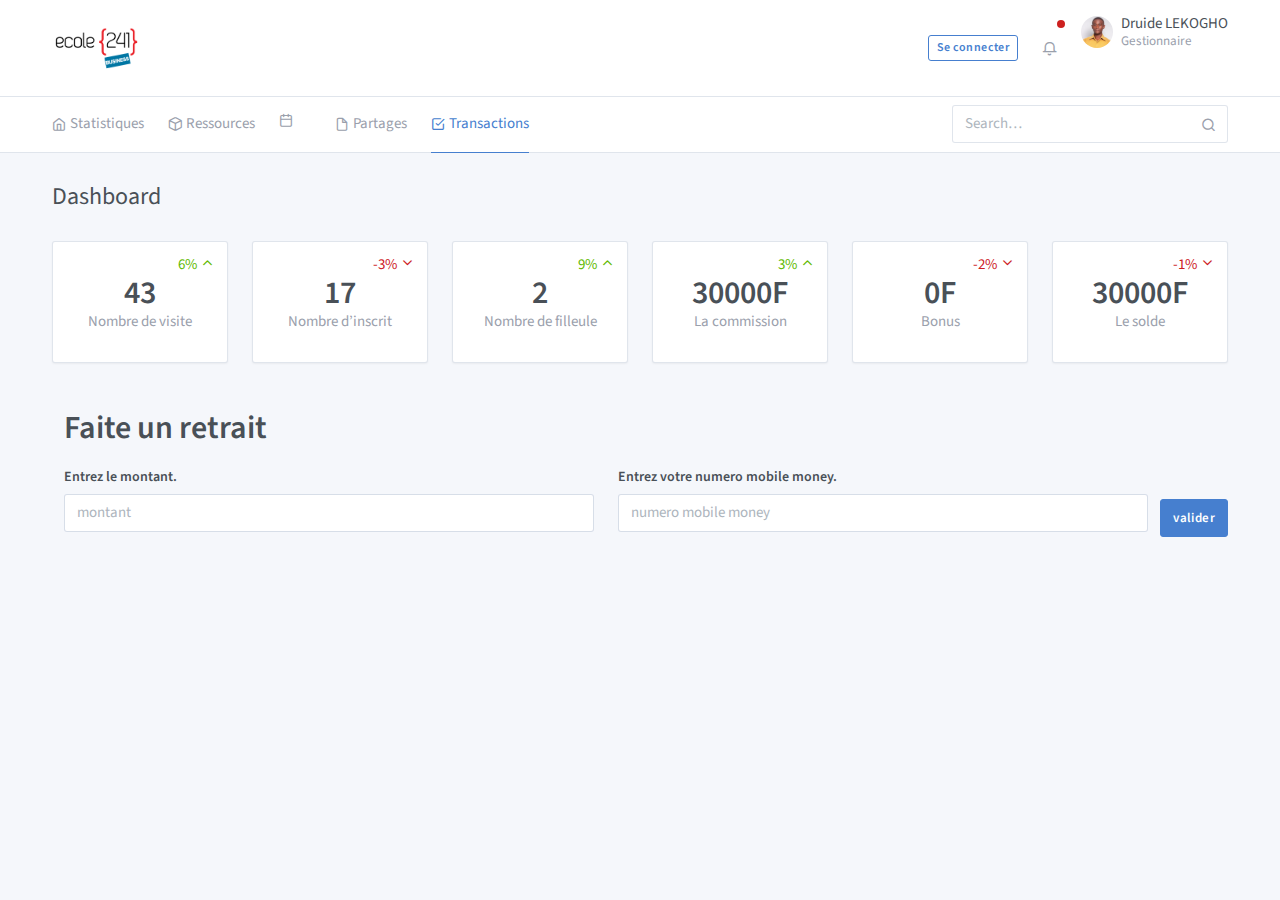
==== commit dc16cf1a: "Rubrique statistique" ====
--- a/index.html
+++ b/index.html
@@ -38,7 +38,6 @@
   </head>
   <body class="">
 
-
     <div class="page-main">
         <div class="header py-4">
           <div class="container">
--- a/assets/css/dashboard.css
+++ b/assets/css/dashboard.css
@@ -10323,8 +10323,8 @@
 }
 
 .header-brand-img {
-  height: 2rem;
-  line-height: 2rem;
+  height: 4rem;
+  line-height: 4rem;
   vertical-align: bottom;
   margin-right: .5rem;
   width: auto;
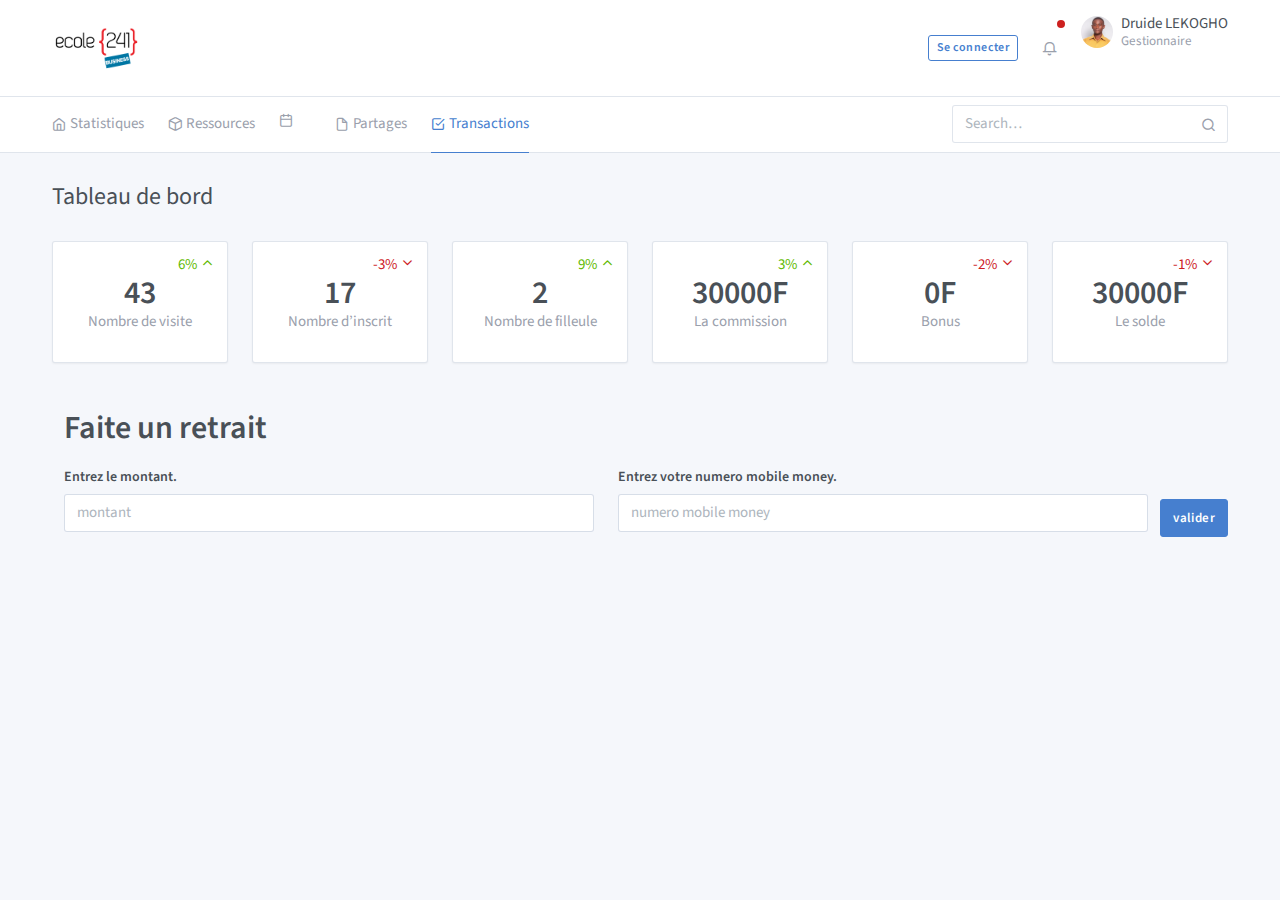
==== commit 4c6c32df: "Rubrique Statistique" ====
--- a/index.html
+++ b/index.html
@@ -189,7 +189,7 @@
           <div class="container">
             <div class="page-header">
               <h1 class="page-title">
-                Dashboard
+                Tableau de bord
               </h1>
             </div>
             <div class="row row-cards">
--- a/assets/css/dashboard.css
+++ b/assets/css/dashboard.css
@@ -3924,7 +3924,7 @@
 .tab-content > .active {
   display: block;
 }
-
+/*############ *****   START :The Navbar : All section of the Dashboard Rubrique **** #########*/
 .navbar {
   position: relative;
   display: -ms-flexbox;
@@ -4463,7 +4463,7 @@
 .card-deck .card {
   margin-bottom: 0.75rem;
 }
-
+/*############ *****   END :The Navbar : All section of the Dashboard Rubrique **** #########*/
 @media (min-width: 576px) {
   .card-deck {
     -ms-flex-flow: row wrap;
@@ -10321,7 +10321,7 @@
   color: inherit;
   text-decoration: none;
 }
-
+/*################ The firt section to img : header-brand-img #####################*/
 .header-brand-img {
   height: 4rem;
   line-height: 4rem;
@@ -10329,7 +10329,6 @@
   margin-right: .5rem;
   width: auto;
 }
-
 .header-avatar {
   width: 2rem;
   height: 2rem;
@@ -10337,7 +10336,6 @@
   vertical-align: bottom;
   border-radius: 50%;
 }
-
 .header-btn {
   display: inline-block;
   width: 2rem;
@@ -10346,7 +10344,6 @@
   text-align: center;
   font-size: 1rem;
 }
-
 .header-btn.has-new {
   position: relative;
 }
@@ -12096,7 +12093,7 @@
   background-color: #6383a8;
   border-color: #6383a8;
 }
-
+/*#################################################################################################*/
 .btn-vk:not(:disabled):not(.disabled):active, .btn-vk:not(:disabled):not(.disabled).active,
 .show > .btn-vk.dropdown-toggle {
   color: #fff;
@@ -12108,6 +12105,8 @@
 .show > .btn-vk.dropdown-toggle:focus {
   box-shadow: 0 0 0 2px rgba(99, 131, 168, 0.5);
 }
+
+/*#################################################################################################*/
 
 .btn-rss {
   color: #fff;
@@ -17545,6 +17544,7 @@
   /* iOS 4.1- */
 }
 
+/*############ *****   START :The fa fa-icons : All icons of the Dashboard **** #########*/
 .fe {
   font-family: 'feather' !important;
   speak: none;
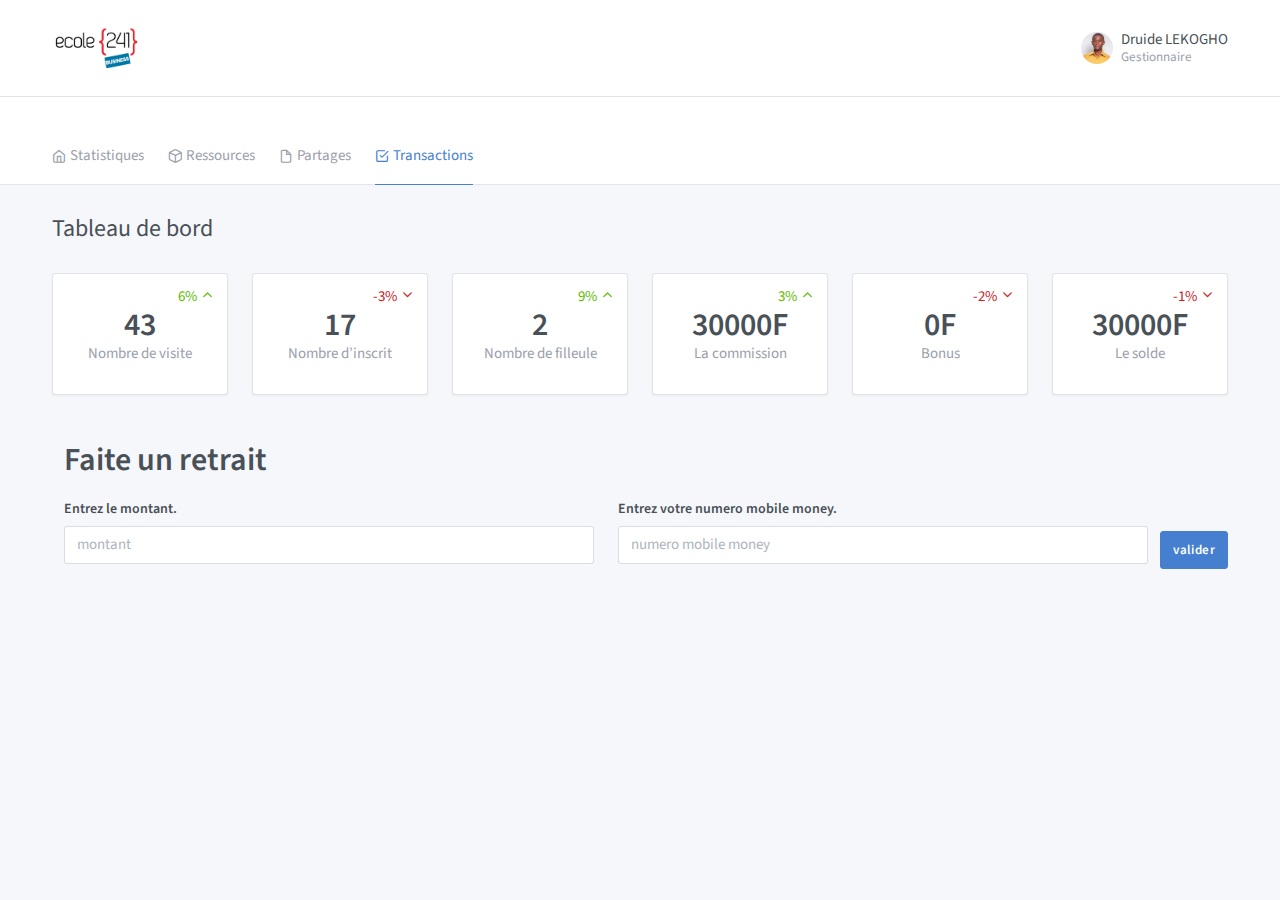
==== commit f263e313: "modification" ====
--- a/index.html
+++ b/index.html
@@ -47,13 +47,13 @@
               </a>
               <div class="d-flex order-lg-2 ml-auto">
                 <div class="nav-item d-none d-md-flex">
-                  <a href="https://github.com/tabler/tabler" class="btn btn-sm btn-outline-primary" target="_blank">Se connecter</a>
+                  <!-- <a href="https://github.com/tabler/tabler" class="btn btn-sm btn-outline-primary" target="_blank">Se connecter</a> -->
                 </div>
                 <div class="dropdown d-none d-md-flex">
-                  <a class="nav-link icon" data-toggle="dropdown">
+                  <!-- <a class="nav-link icon" data-toggle="dropdown">
                     <i class="fe fe-bell"></i>
                     <span class="nav-unread"></span>
-                  </a>
+                  </a> -->
                   <div class="dropdown-menu dropdown-menu-right dropdown-menu-arrow">
                     <a href="#" class="dropdown-item d-flex">
                       <span class="avatar mr-3 align-self-center" style="background-image: url(demo/faces/male/41.jpg)"></span>
@@ -89,10 +89,10 @@
                     </span>
                   </a>
                   <div class="dropdown-menu dropdown-menu-right dropdown-menu-arrow">
-                    <a class="dropdown-item" href="#">
+                    <!-- <a class="dropdown-item" href="#">
                       <i class="dropdown-icon fe fe-user"></i> Profile
-                    </a>
-                    <a class="dropdown-item" href="#">
+                    </a> -->
+                    <!-- <a class="dropdown-item" href="#">
                       <i class="dropdown-icon fe fe-settings"></i> Settings
                     </a>
                     <a class="dropdown-item" href="#">
@@ -105,9 +105,9 @@
                     <div class="dropdown-divider"></div>
                     <a class="dropdown-item" href="#">
                       <i class="dropdown-icon fe fe-help-circle"></i> Need help?
-                    </a>
-                    <a class="dropdown-item" href="#">
-                      <i class="dropdown-icon fe fe-log-out"></i> Sign out
+                    </a> -->
+                    <a class="dropdown-item" href="#">
+                      <i class="dropdown-icon fe fe-log-out"></i> Déconnexion
                     </a>
                   </div>
                 </div>
@@ -122,12 +122,12 @@
           <div class="container">
             <div class="row align-items-center">
               <div class="col-lg-3 ml-auto">
-                <form class="input-icon my-3 my-lg-0">
+                <!-- <form class="input-icon my-3 my-lg-0">
                   <input type="search" class="form-control header-search" placeholder="Search&hellip;" tabindex="1">
                   <div class="input-icon-addon">
                     <i class="fe fe-search"></i>
                   </div>
-                </form>
+                </form> -->
               </div>
              
               <div class="col-lg order-lg-first">
@@ -143,16 +143,7 @@
                       <a href="./pricing-cards.html" class="dropdown-item ">Pricing cards</a>
                     </div>
                   </li>
-                  <li class="nav-item dropdown">
-                    <a href="javascript:void(0)" class="nav-link" data-toggle="dropdown"><i class="fe fe-calendar"></i></a>
-                    <div class="dropdown-menu dropdown-menu-arrow">
-                      <a href="./maps.html" class="dropdown-item ">Maps</a>
-                      <a href="./icons.html" class="dropdown-item ">Icons</a>
-                      <a href="./store.html" class="dropdown-item ">Store</a>
-                      <a href="./blog.html" class="dropdown-item ">Blog</a>
-                      <a href="./carousel.html" class="dropdown-item ">Carousel</a>
-                    </div>
-                  </li>
+
                   <li class="nav-item dropdown">
                     <a href="javascript:void(0)" class="nav-link" data-toggle="dropdown"><i class="fe fe-file"></i> Partages</a>
                     <div class="dropdown-menu dropdown-menu-arrow">
--- a/assets/css/dashboard.css
+++ b/assets/css/dashboard.css
@@ -11606,6 +11606,7 @@
   display: flex;
   -ms-flex-align: center;
   align-items: center;
+  margin-top: 1rem;
 }
 
 .nav-link .badge,
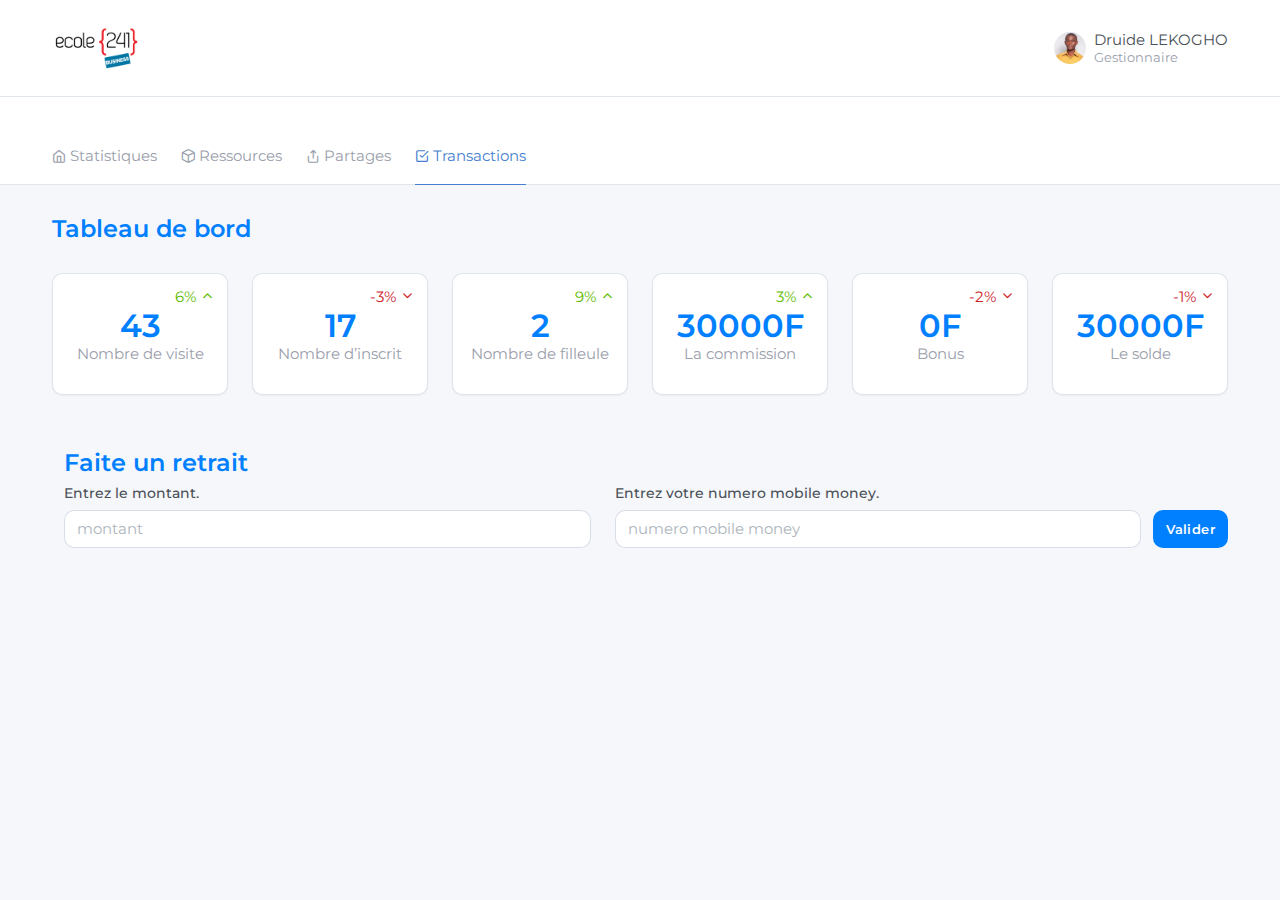
==== commit 3df78ac6: "changement de couleurs, ajout du bold dans la section des chiffres" ====
--- a/index.html
+++ b/index.html
@@ -89,9 +89,9 @@
                     </span>
                   </a>
                   <div class="dropdown-menu dropdown-menu-right dropdown-menu-arrow">
-                    <!-- <a class="dropdown-item" href="#">
+                    <a class="dropdown-item" href="#">
                       <i class="dropdown-icon fe fe-user"></i> Profile
-                    </a> -->
+                    </a> 
                     <!-- <a class="dropdown-item" href="#">
                       <i class="dropdown-icon fe fe-settings"></i> Settings
                     </a>
@@ -145,7 +145,7 @@
                   </li>
 
                   <li class="nav-item dropdown">
-                    <a href="javascript:void(0)" class="nav-link" data-toggle="dropdown"><i class="fe fe-file"></i> Partages</a>
+                    <a href="javascript:void(0)" class="nav-link" data-toggle="dropdown"><i class="fe fe-share"></i> Partages</a>
                     <div class="dropdown-menu dropdown-menu-arrow">
                       <a href="./profile.html" class="dropdown-item ">Profile</a>
                       <a href="./login.html" class="dropdown-item ">Login</a>
@@ -265,7 +265,7 @@
               <!-- ajout de la zone champ de saisi du retrait -->
               <div style="width: 50%;" class="card-body s">
                 <form>
-                  <h1>Faite un retrait</h1>
+                  <h1 class="page-title">Faite un retrait</h1>
                   <div class="row">
                     <div class="col">
                       <div class="form-group">
@@ -282,7 +282,7 @@
                     </div>
                   
                   <div class="form-footer">
-                    <button class="btn btn-primary btn-block">valider</button>
+                    <button class="btn btn-primary btn-block ">Valider</button>
                   </div>
                 </form>
               </div>
--- a/assets/css/dashboard.css
+++ b/assets/css/dashboard.css
@@ -1,4 +1,5 @@
 @charset "UTF-8";
+@import url('https://fonts.googleapis.com/css?family=Montserrat:400,800');
 /**
 Dashboard UI
  */
@@ -66,7 +67,9 @@
 
 body {
   margin: 0;
-  font-family: "Source Sans Pro", -apple-system, BlinkMacSystemFont, "Segoe UI", "Helvetica Neue", Arial, sans-serif;
+	font-family: 'Montserrat', sans-serif;
+
+  /* font-family: "Source Sans Pro", -apple-system, BlinkMacSystemFont, "Segoe UI", "Helvetica Neue", Arial, sans-serif; */
   font-size: 0.9375rem;
   font-weight: 400;
   line-height: 1.5;
@@ -370,7 +373,7 @@
   font-family: inherit;
   font-weight: 600;
   line-height: 1.1;
-  color: inherit;
+  color: #007fff;
 }
 
 h1, .h1 {
@@ -430,7 +433,7 @@
   margin-top: 1rem;
   margin-bottom: 1rem;
   border: 0;
-  border-top: 1px solid rgba(0, 40, 100, 0.12);
+  border-top: 2px solid #000;
 }
 
 small,
@@ -1834,7 +1837,7 @@
   background-color: #fff;
   background-clip: padding-box;
   border: 1px solid rgba(0, 40, 100, 0.12);
-  border-radius: 3px;
+  border-radius: 10px;
   transition: border-color 0.15s ease-in-out, box-shadow 0.15s ease-in-out;
 }
 
@@ -2367,14 +2370,17 @@
 
 .btn-primary {
   color: #fff;
-  background-color: #467fcf;
-  border-color: #467fcf;
+  appearance: none;
+  margin-top: -.3rem;
+  border-radius: 10px;
+  background-color: #007fff;
+  /* border-color: #467fcf; */
 }
 
 .btn-primary:hover {
   color: #fff;
-  background-color: #316cbe;
-  border-color: #2f66b3;
+  background-color: #74d0f1;
+  /* border-color: #2f66b3; */
 }
 
 .btn-primary:focus, .btn-primary.focus {
@@ -3603,7 +3609,7 @@
   display: inline-block;
   width: 100%;
   height: 2.375rem;
-  padding: 0.5rem 1.75rem 0.5rem 0.75rem;
+  /* padding: 0.5rem 1.75rem 0.5rem 0.75rem; */
   line-height: 1.5;
   color: #495057;
   vertical-align: middle;
@@ -3614,6 +3620,8 @@
   -webkit-appearance: none;
   -moz-appearance: none;
   appearance: none;
+  margin-top: -.3rem;
+  border-radius: 15px;
 }
 
 .custom-select:focus {
@@ -4345,7 +4353,7 @@
   background-color: #fff;
   background-clip: border-box;
   border: 1px solid rgba(0, 40, 100, 0.12);
-  border-radius: 3px;
+  border-radius: 10px;
 }
 
 .card > hr {
@@ -10170,7 +10178,7 @@
 .page-title {
   margin: 0;
   font-size: 1.5rem;
-  font-weight: 400;
+  /* font-weight: 400; */
   line-height: 2.5rem;
 }
 
@@ -13980,7 +13988,7 @@
 .form-label {
   display: block;
   margin-bottom: .375rem;
-  font-weight: 600;
+  font-weight: 500;
   font-size: 0.875rem;
 }
 
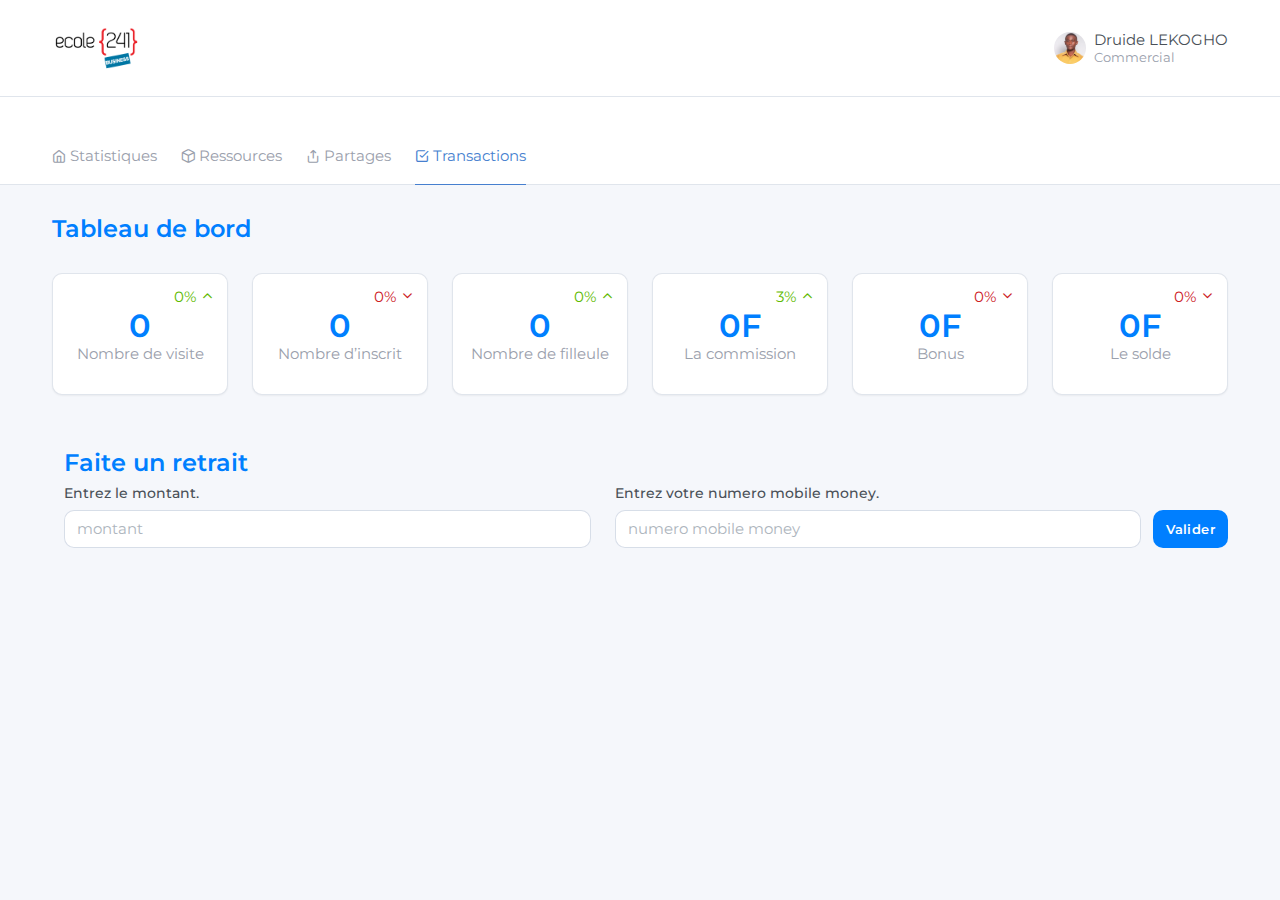
==== commit 32e900ba: "remise des compteurs a zero et changement de nom de gestionnaire en commercial" ====
--- a/index.html
+++ b/index.html
@@ -85,27 +85,13 @@
                     <span class="avatar" style="background-image: url(./demo/faces/female/Druide.jpg)"></span>
                     <span class="ml-2 d-none d-lg-block">
                       <span class="text-default">Druide LEKOGHO</span>
-                      <small class="text-muted d-block mt-1">Gestionnaire</small>
+                      <small class="text-muted d-block mt-1">Commercial</small>
                     </span>
                   </a>
                   <div class="dropdown-menu dropdown-menu-right dropdown-menu-arrow">
                     <a class="dropdown-item" href="#">
                       <i class="dropdown-icon fe fe-user"></i> Profile
                     </a> 
-                    <!-- <a class="dropdown-item" href="#">
-                      <i class="dropdown-icon fe fe-settings"></i> Settings
-                    </a>
-                    <a class="dropdown-item" href="#">
-                      <span class="float-right"><span class="badge badge-primary">6</span></span>
-                      <i class="dropdown-icon fe fe-mail"></i> Inbox
-                    </a>
-                    <a class="dropdown-item" href="#">
-                      <i class="dropdown-icon fe fe-send"></i> Message
-                    </a>
-                    <div class="dropdown-divider"></div>
-                    <a class="dropdown-item" href="#">
-                      <i class="dropdown-icon fe fe-help-circle"></i> Need help?
-                    </a> -->
                     <a class="dropdown-item" href="#">
                       <i class="dropdown-icon fe fe-log-out"></i> Déconnexion
                     </a>
@@ -188,10 +174,10 @@
                 <div class="card">
                   <div class="card-body p-3 text-center">
                     <div class="text-right text-green">
-                      6%
+                      0%
                       <i class="fe fe-chevron-up"></i>
                     </div>
-                    <div class="h1 m-0">43</div>
+                    <div class="h1 m-0">0</div>
                     <div class="text-muted mb-4">Nombre de visite
                     </div>
                   </div>
@@ -201,10 +187,10 @@
                 <div class="card">
                   <div class="card-body p-3 text-center">
                     <div class="text-right text-red">
-                      -3%
+                      0%
                       <i class="fe fe-chevron-down"></i>
                     </div>
-                    <div class="h1 m-0">17</div>
+                    <div class="h1 m-0">0</div>
                     <div class="text-muted mb-4">Nombre d’inscrit
                     </div>
                   </div>
@@ -214,10 +200,10 @@
                 <div class="card">
                   <div class="card-body p-3 text-center">
                     <div class="text-right text-green">
-                      9%
+                      0%
                       <i class="fe fe-chevron-up"></i>
                     </div>
-                    <div class="h1 m-0">2</div>
+                    <div class="h1 m-0">0</div>
                     <div class="text-muted mb-4">Nombre de filleule 
                     </div>
                   </div>
@@ -230,7 +216,7 @@
                       3%
                       <i class="fe fe-chevron-up"></i>
                     </div>
-                    <div class="h1 m-0">30000F</div>
+                    <div class="h1 m-0">0F</div>
                     <div class="text-muted mb-4">La commission
                     </div>
                   </div>
@@ -240,7 +226,7 @@
                 <div class="card">
                   <div class="card-body p-3 text-center">
                     <div class="text-right text-red">
-                      -2%
+                      0%
                       <i class="fe fe-chevron-down"></i>
                     </div>
                     <div class="h1 m-0">0F</div>
@@ -253,10 +239,10 @@
                 <div class="card">
                   <div class="card-body p-3 text-center">
                     <div class="text-right text-red">
-                      -1%
+                      0%
                       <i class="fe fe-chevron-down"></i>
                     </div>
-                    <div class="h1 m-0">30000F</div>
+                    <div class="h1 m-0">0F</div>
                     <div class="text-muted mb-4">Le solde 
                     </div>
                   </div>
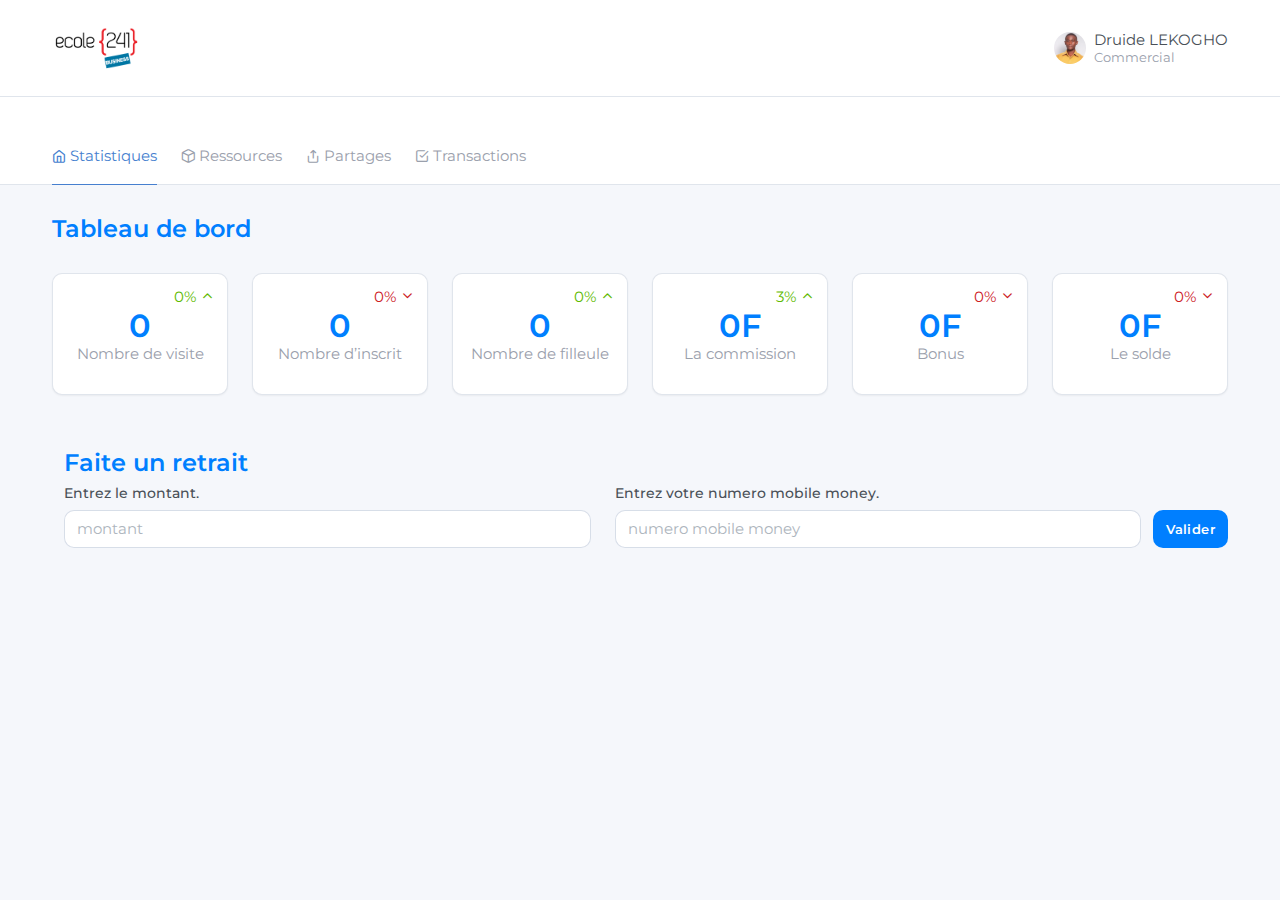
==== commit 4e5cff7e: "modification du lien active sur la section statistique" ====
--- a/index.html
+++ b/index.html
@@ -119,7 +119,7 @@
               <div class="col-lg order-lg-first">
                 <ul class="nav nav-tabs border-0 flex-column flex-lg-row">
                   <li class="nav-item">
-                    <a href="./index.html" class="nav-link"><i class="fe fe-home"></i>Statistiques</a>
+                    <a href="./index.html" class="nav-link active"><i class="fe fe-home"></i>Statistiques</a>
                   </li>
                   <li class="nav-item">
                     <a href="javascript:void(0)" class="nav-link" data-toggle="dropdown"><i class="fe fe-box"></i>Ressources</a>
@@ -149,7 +149,7 @@
                     </div>
                   </li>
                   <li class="nav-item dropdown">
-                    <a href="./form-elements.html" class="nav-link active"><i class="fe fe-check-square"></i> Transactions</a>
+                    <a href="./form-elements.html" class="nav-link"><i class="fe fe-check-square"></i> Transactions</a>
                   </li>
                   <!-- <li class="nav-item">
                     <a href="./gallery.html" class="nav-link"><i class="fe fe-image"></i> Gallery</a>
